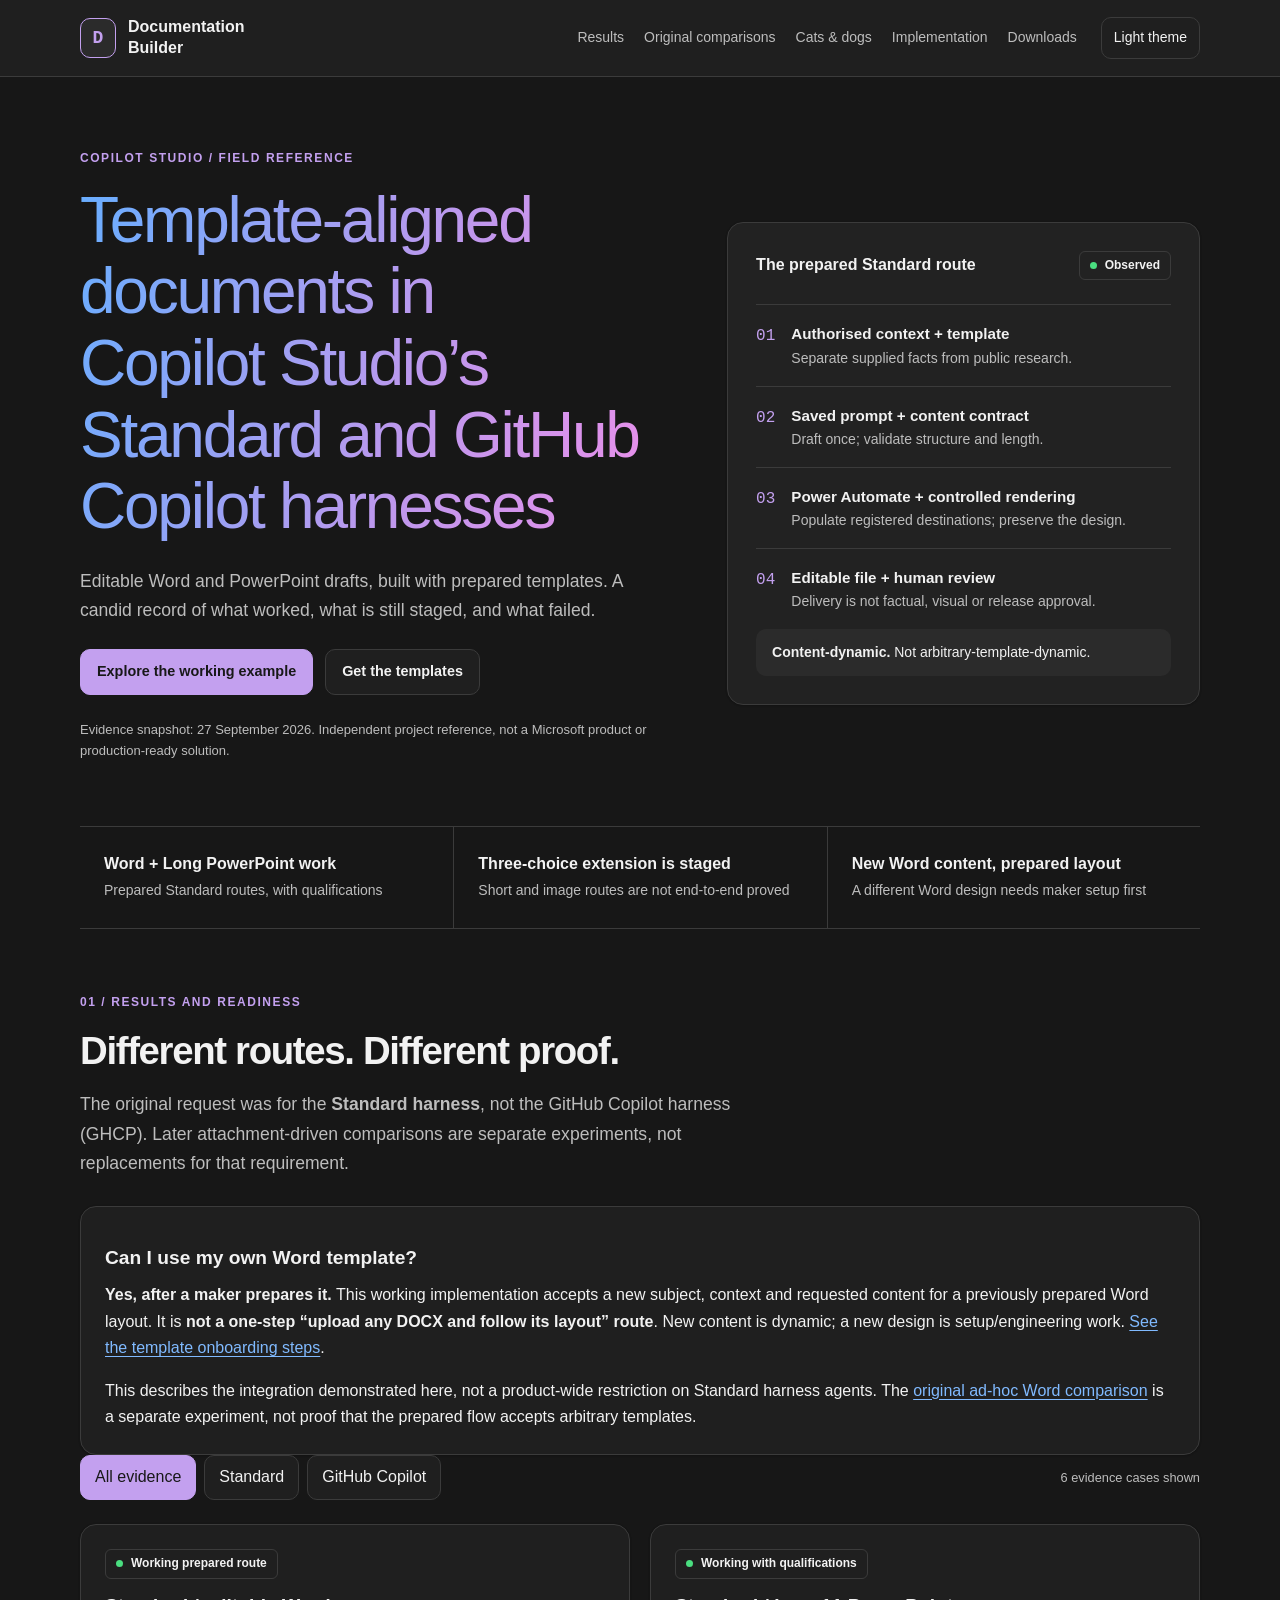
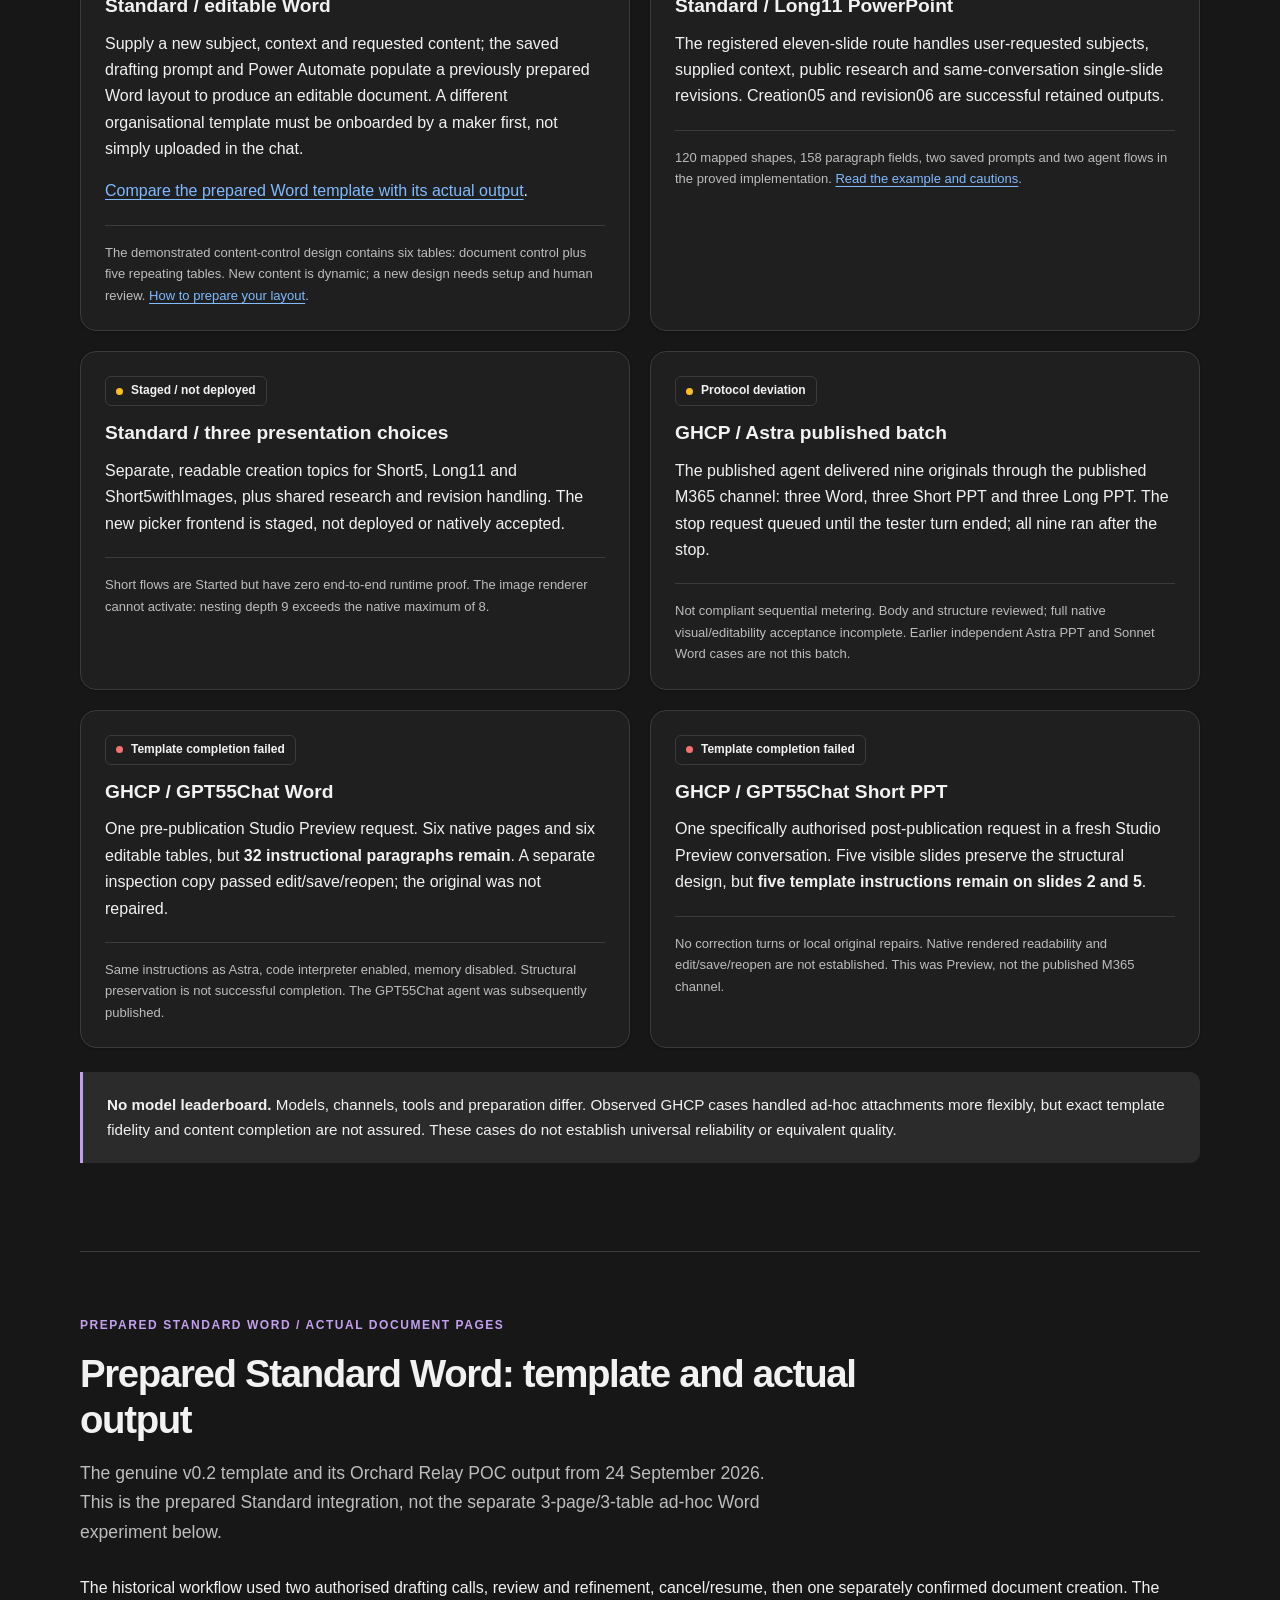
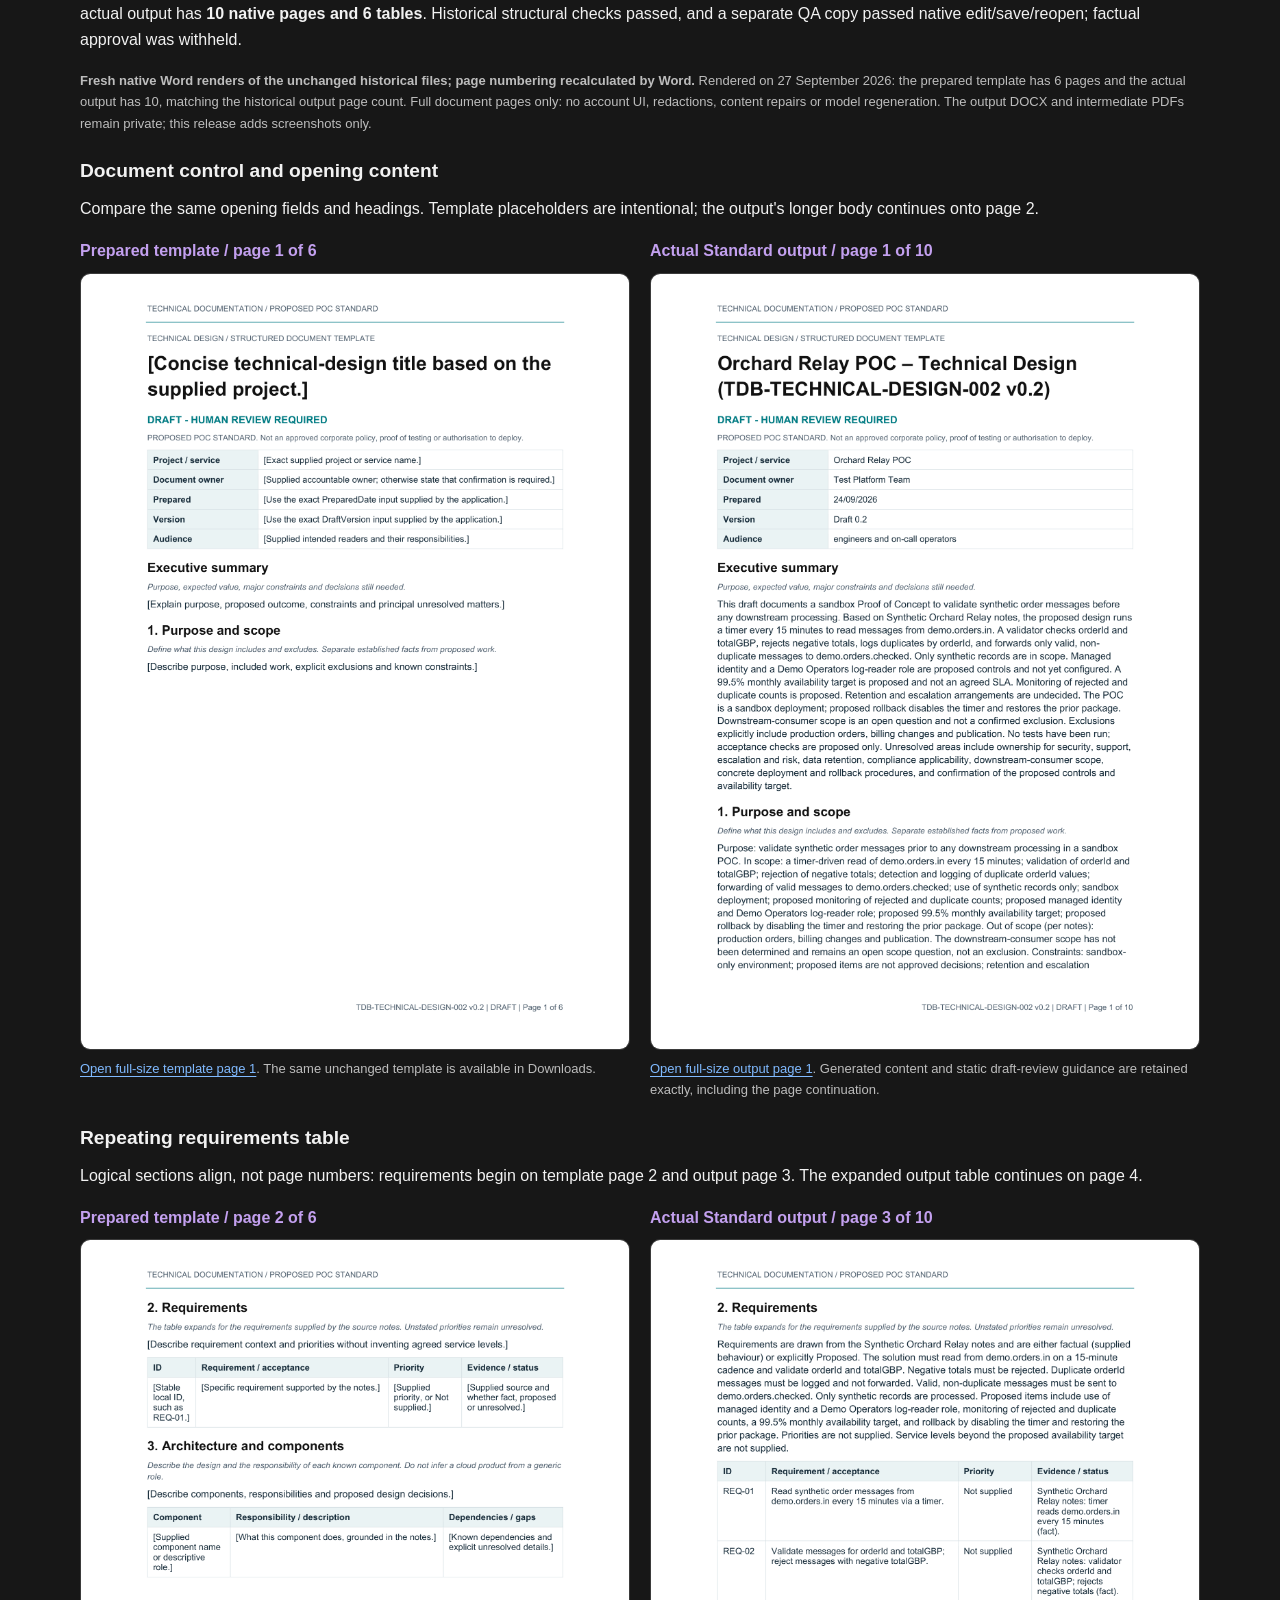
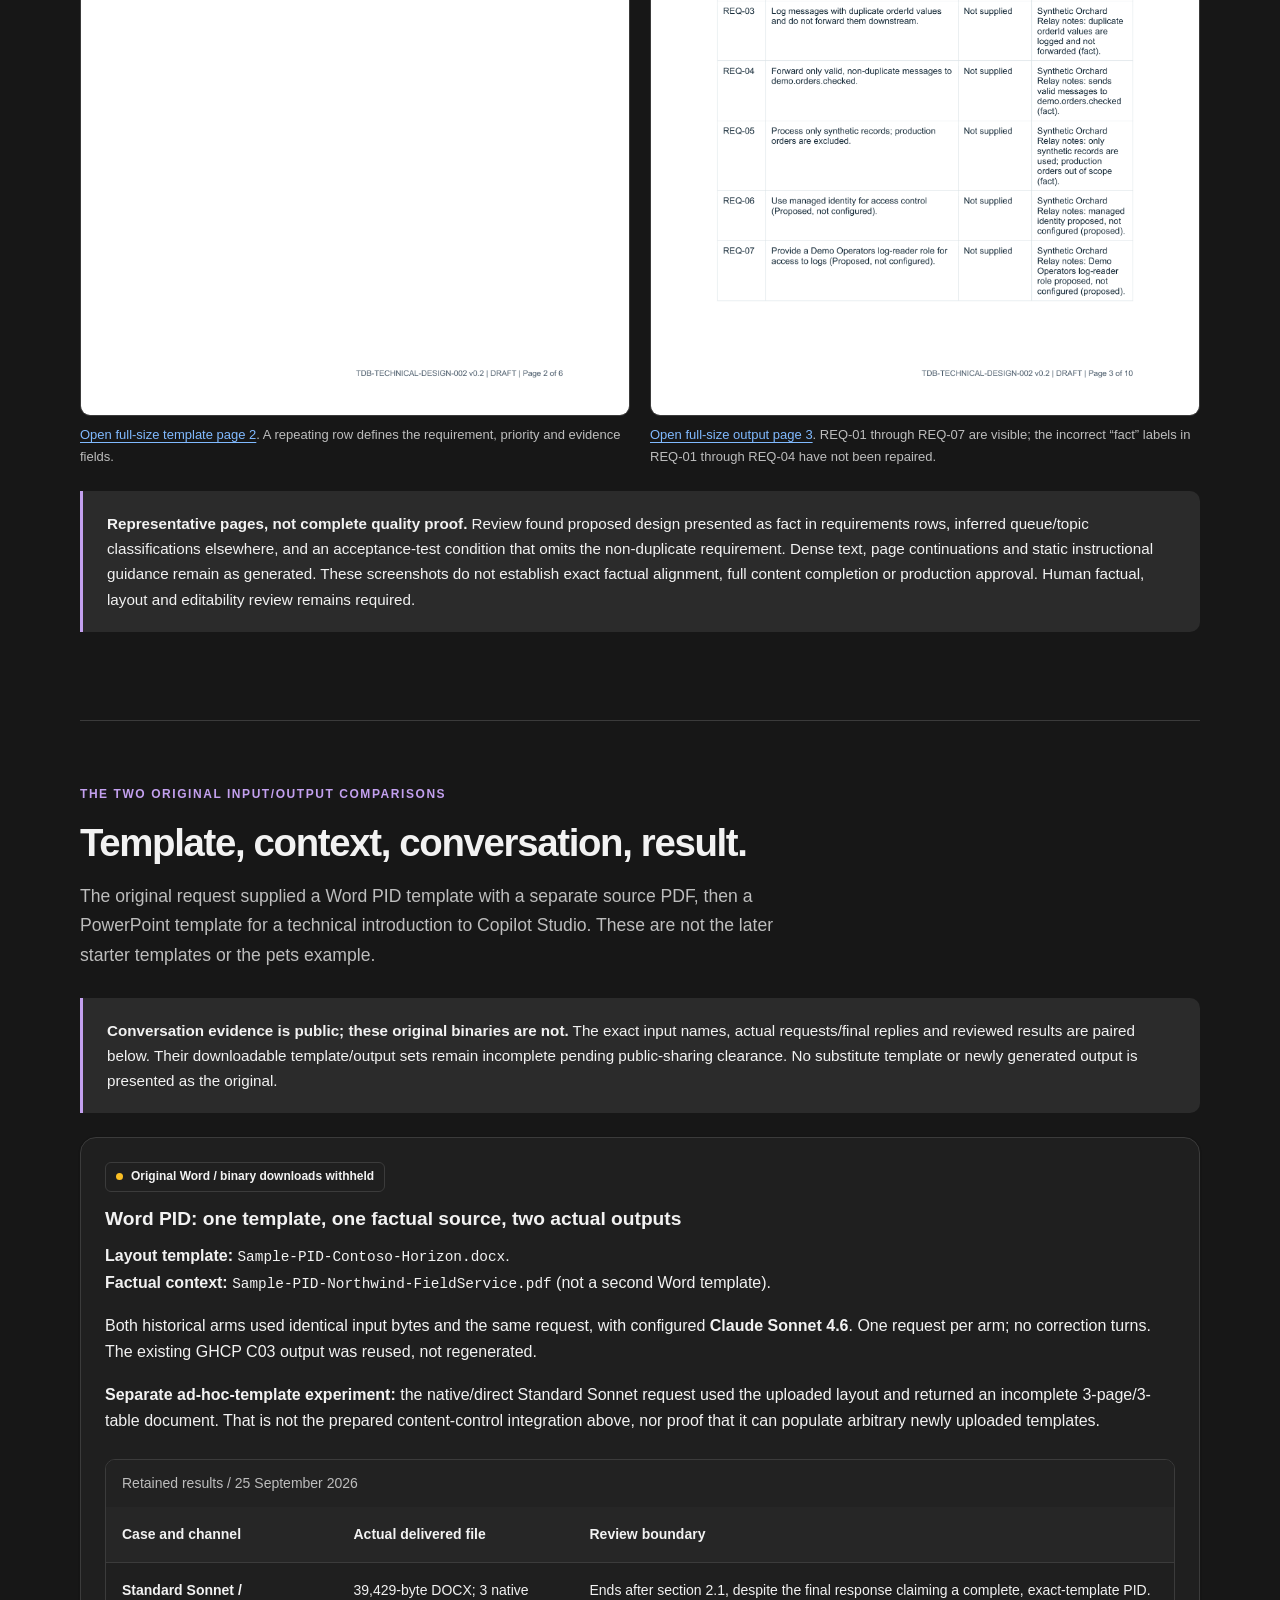
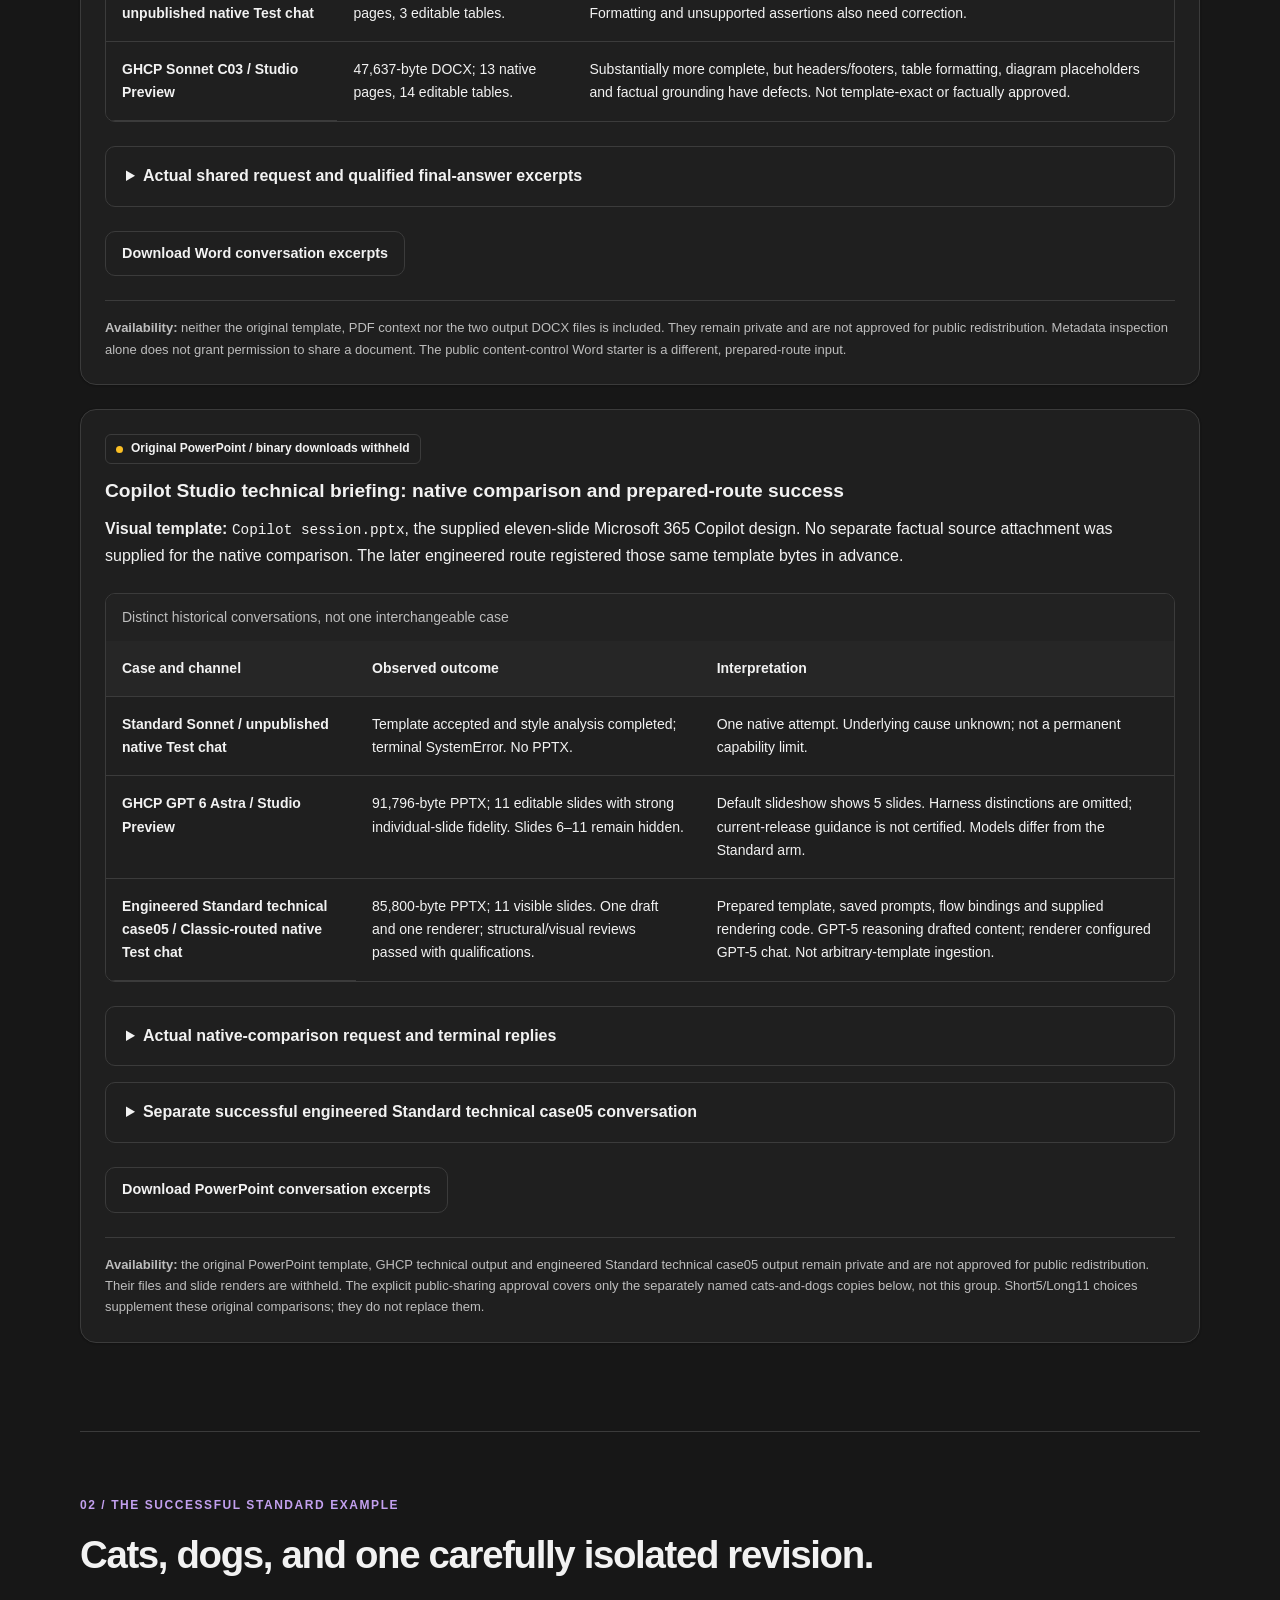
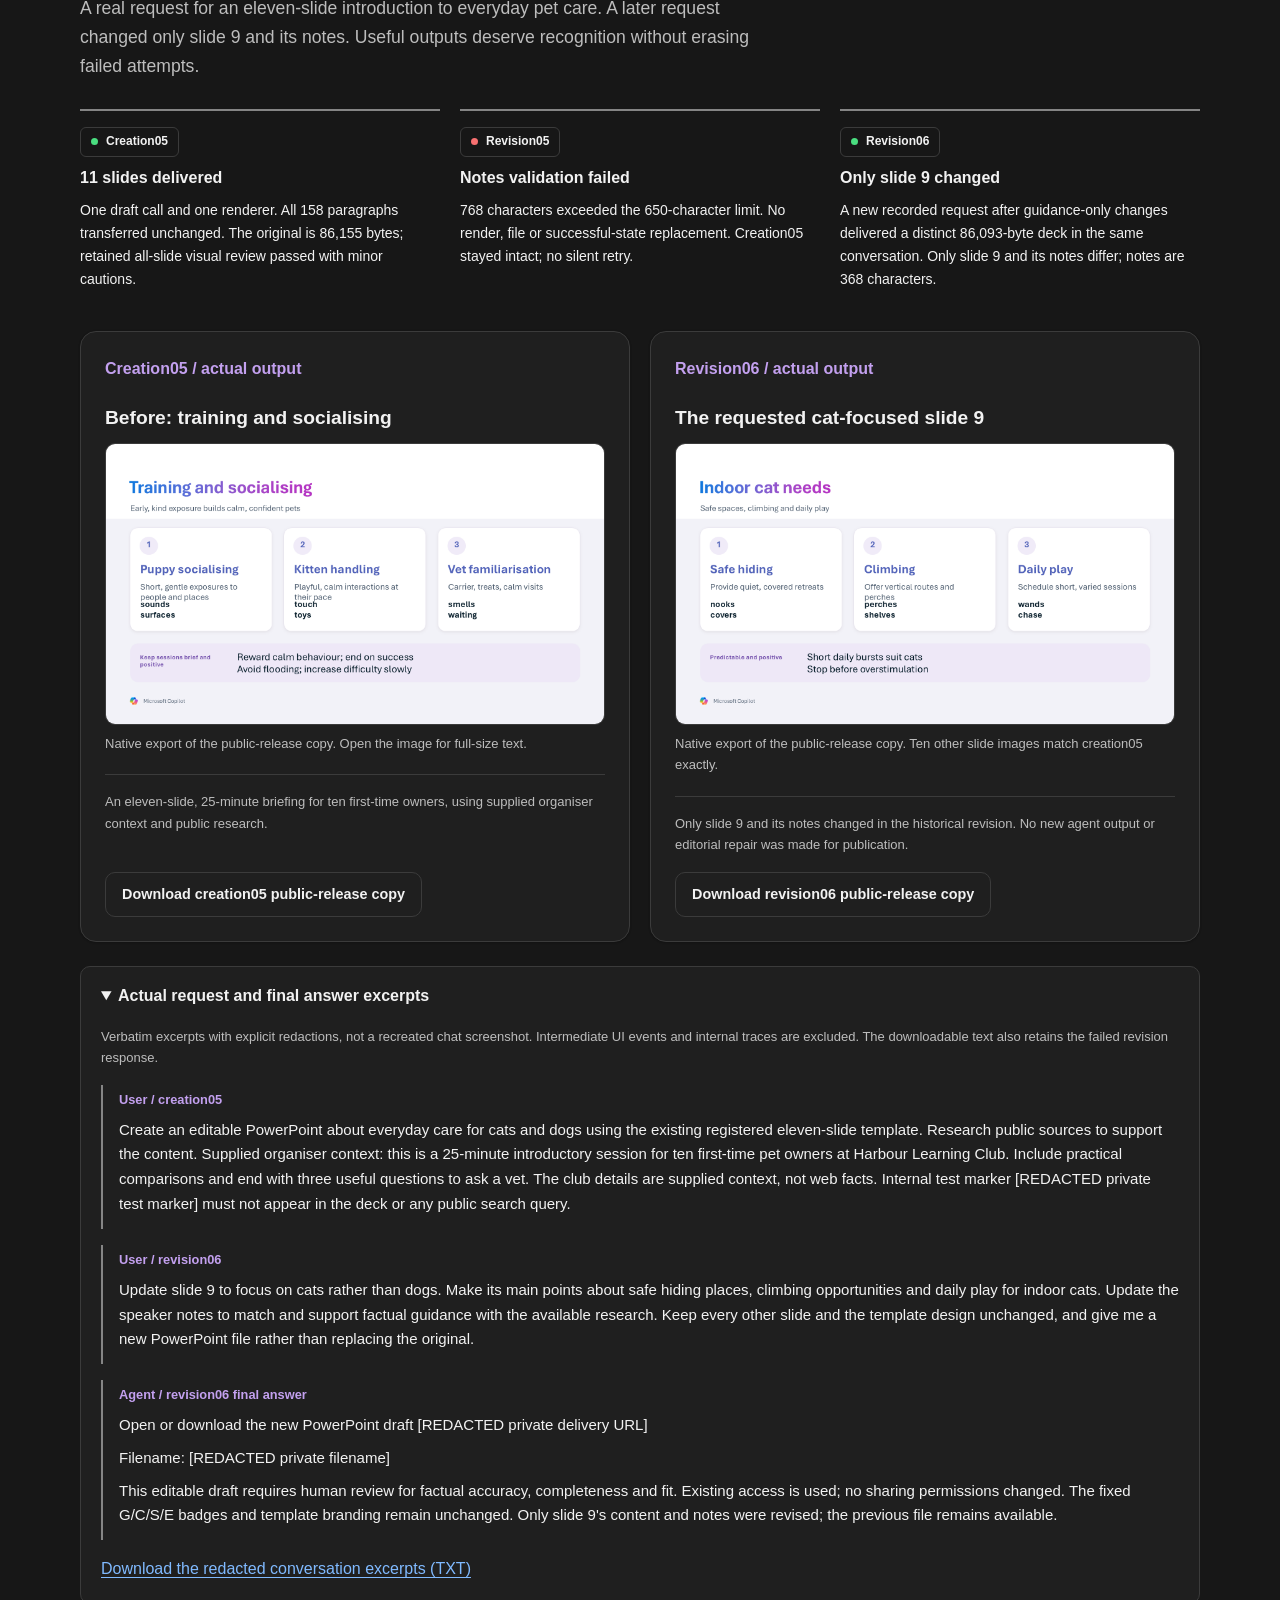
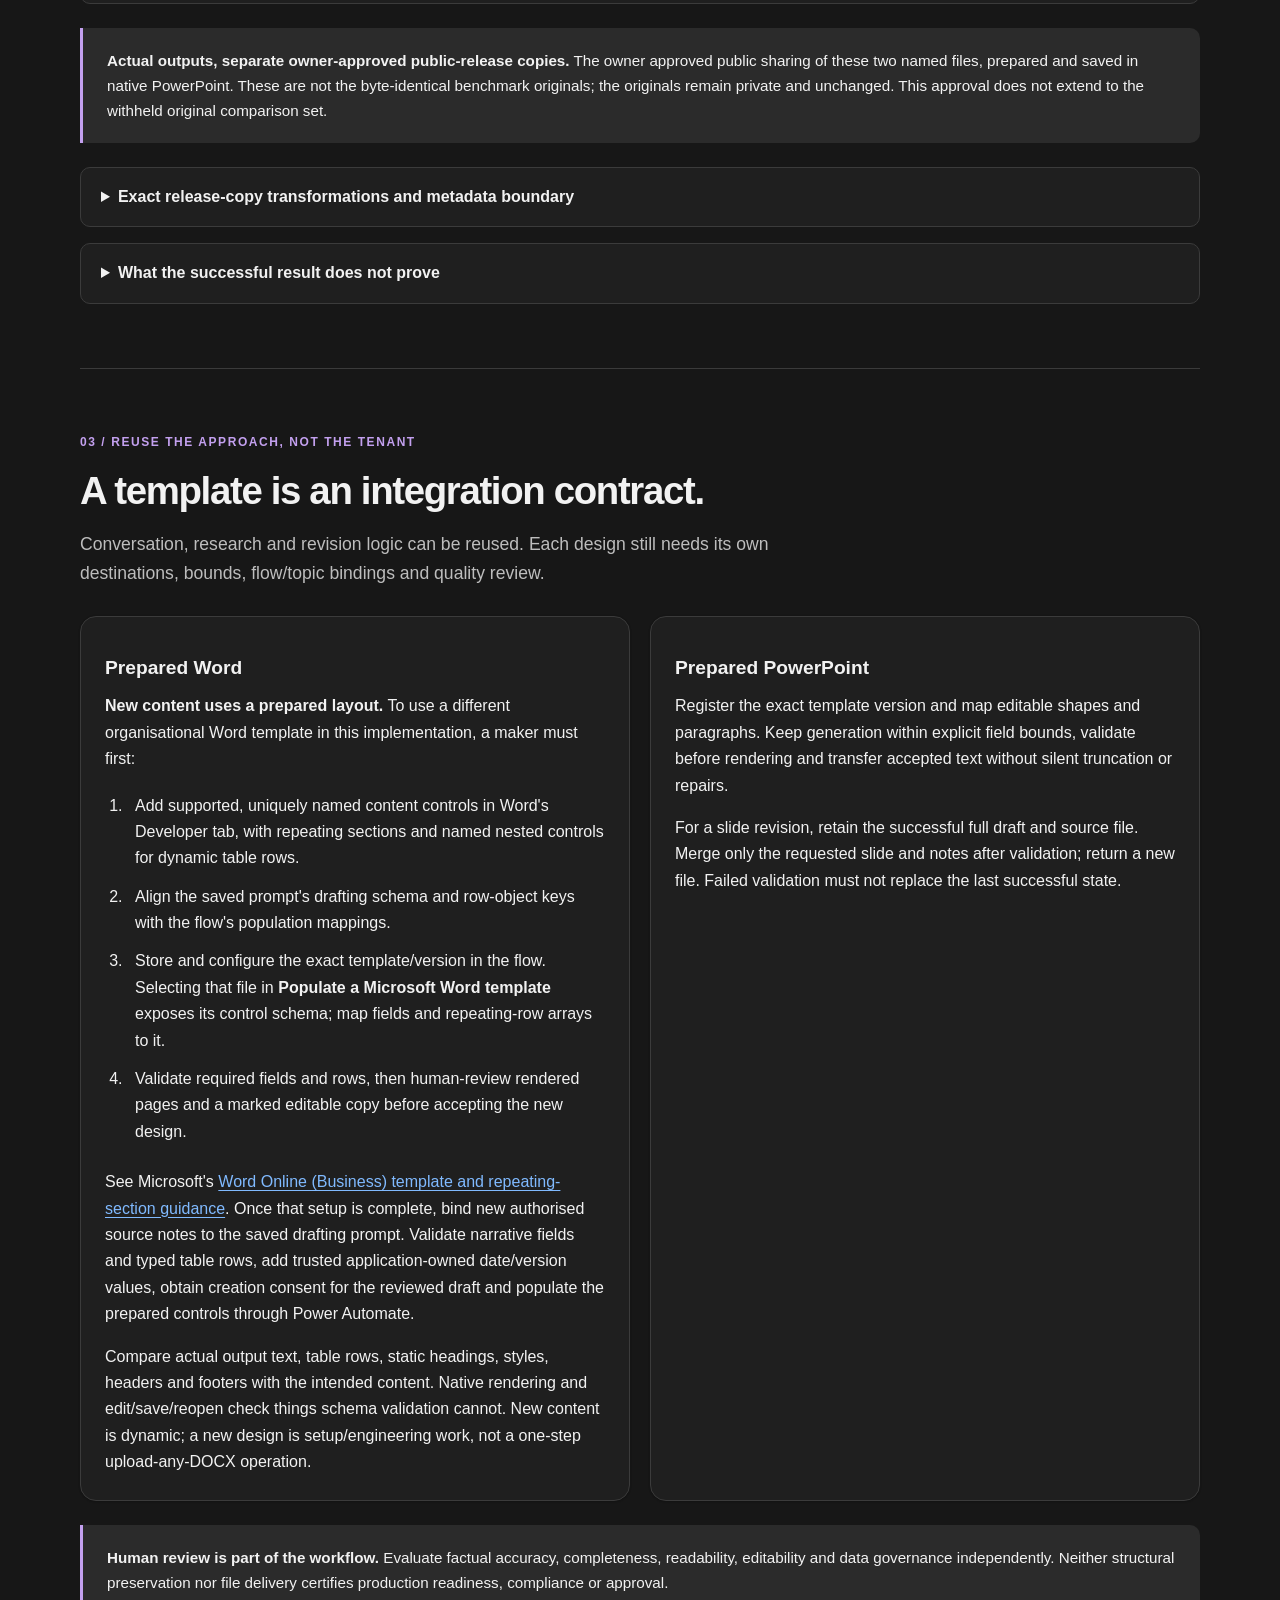
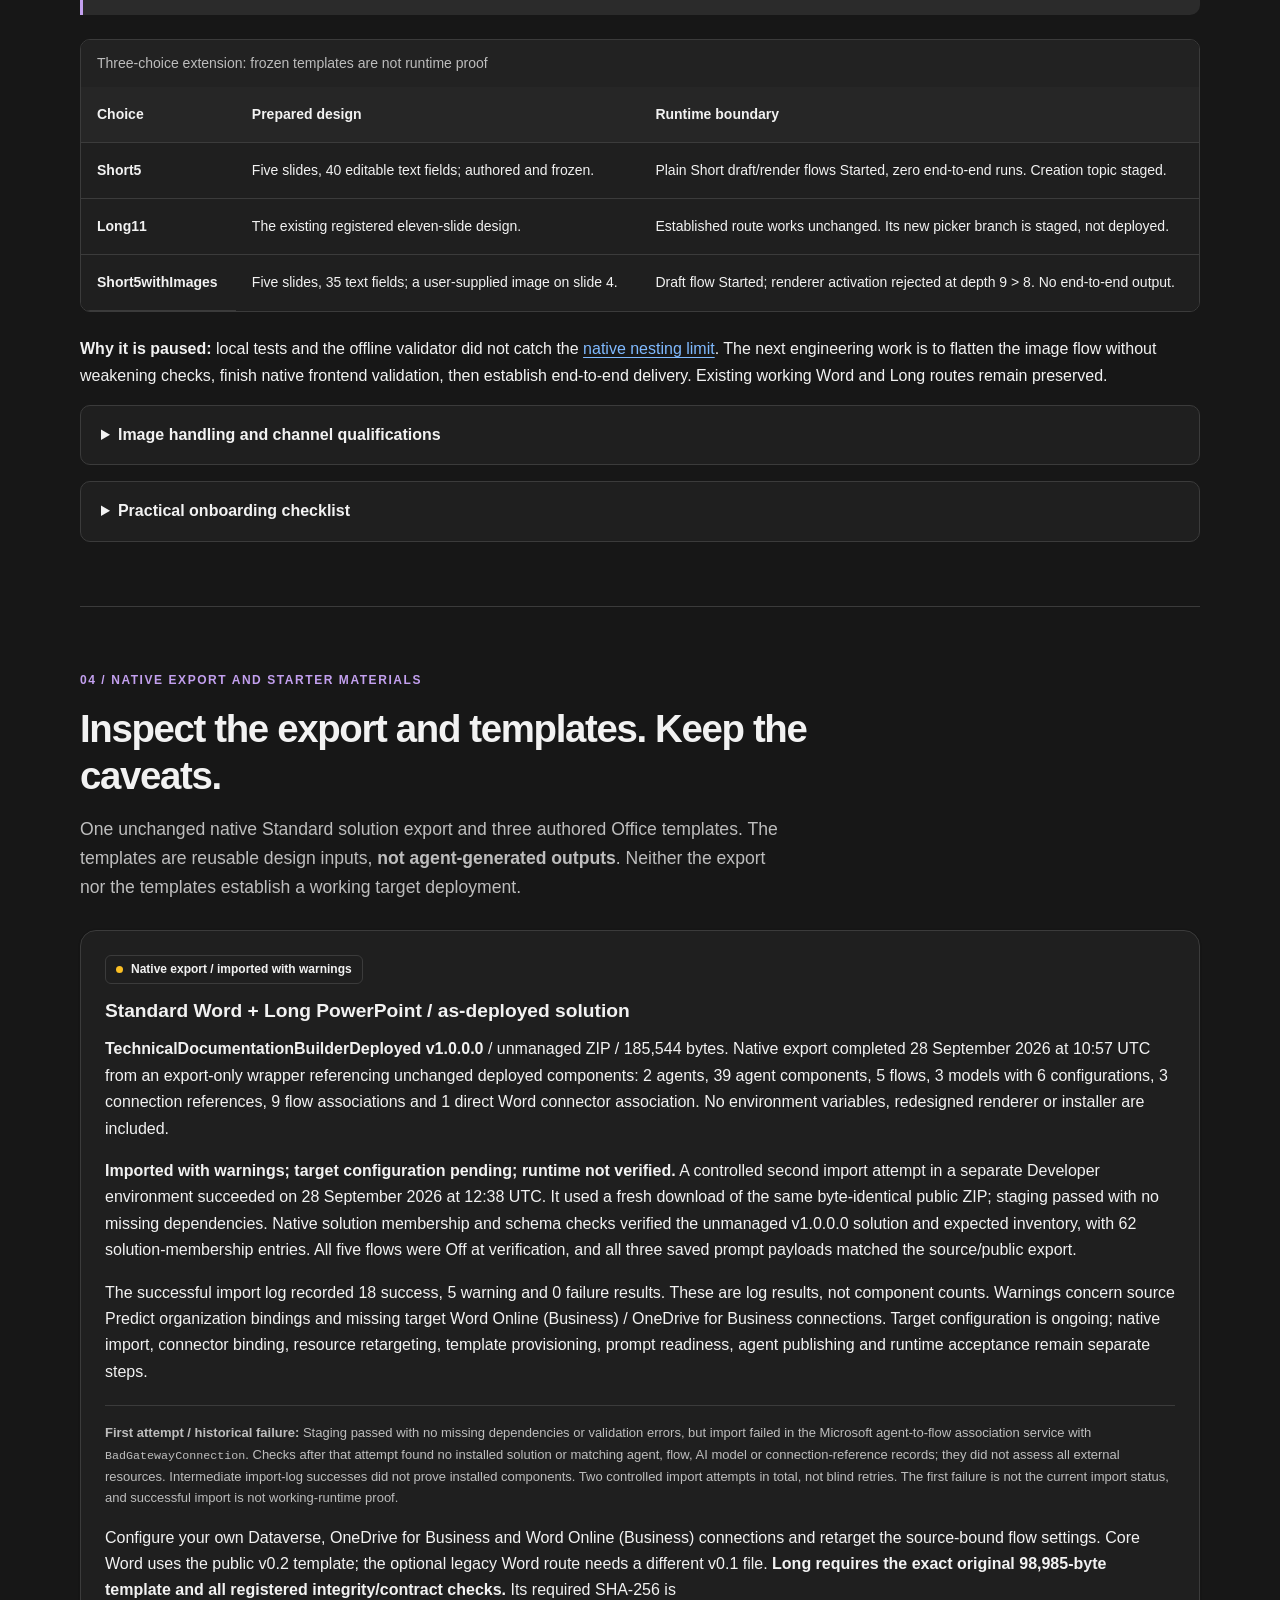
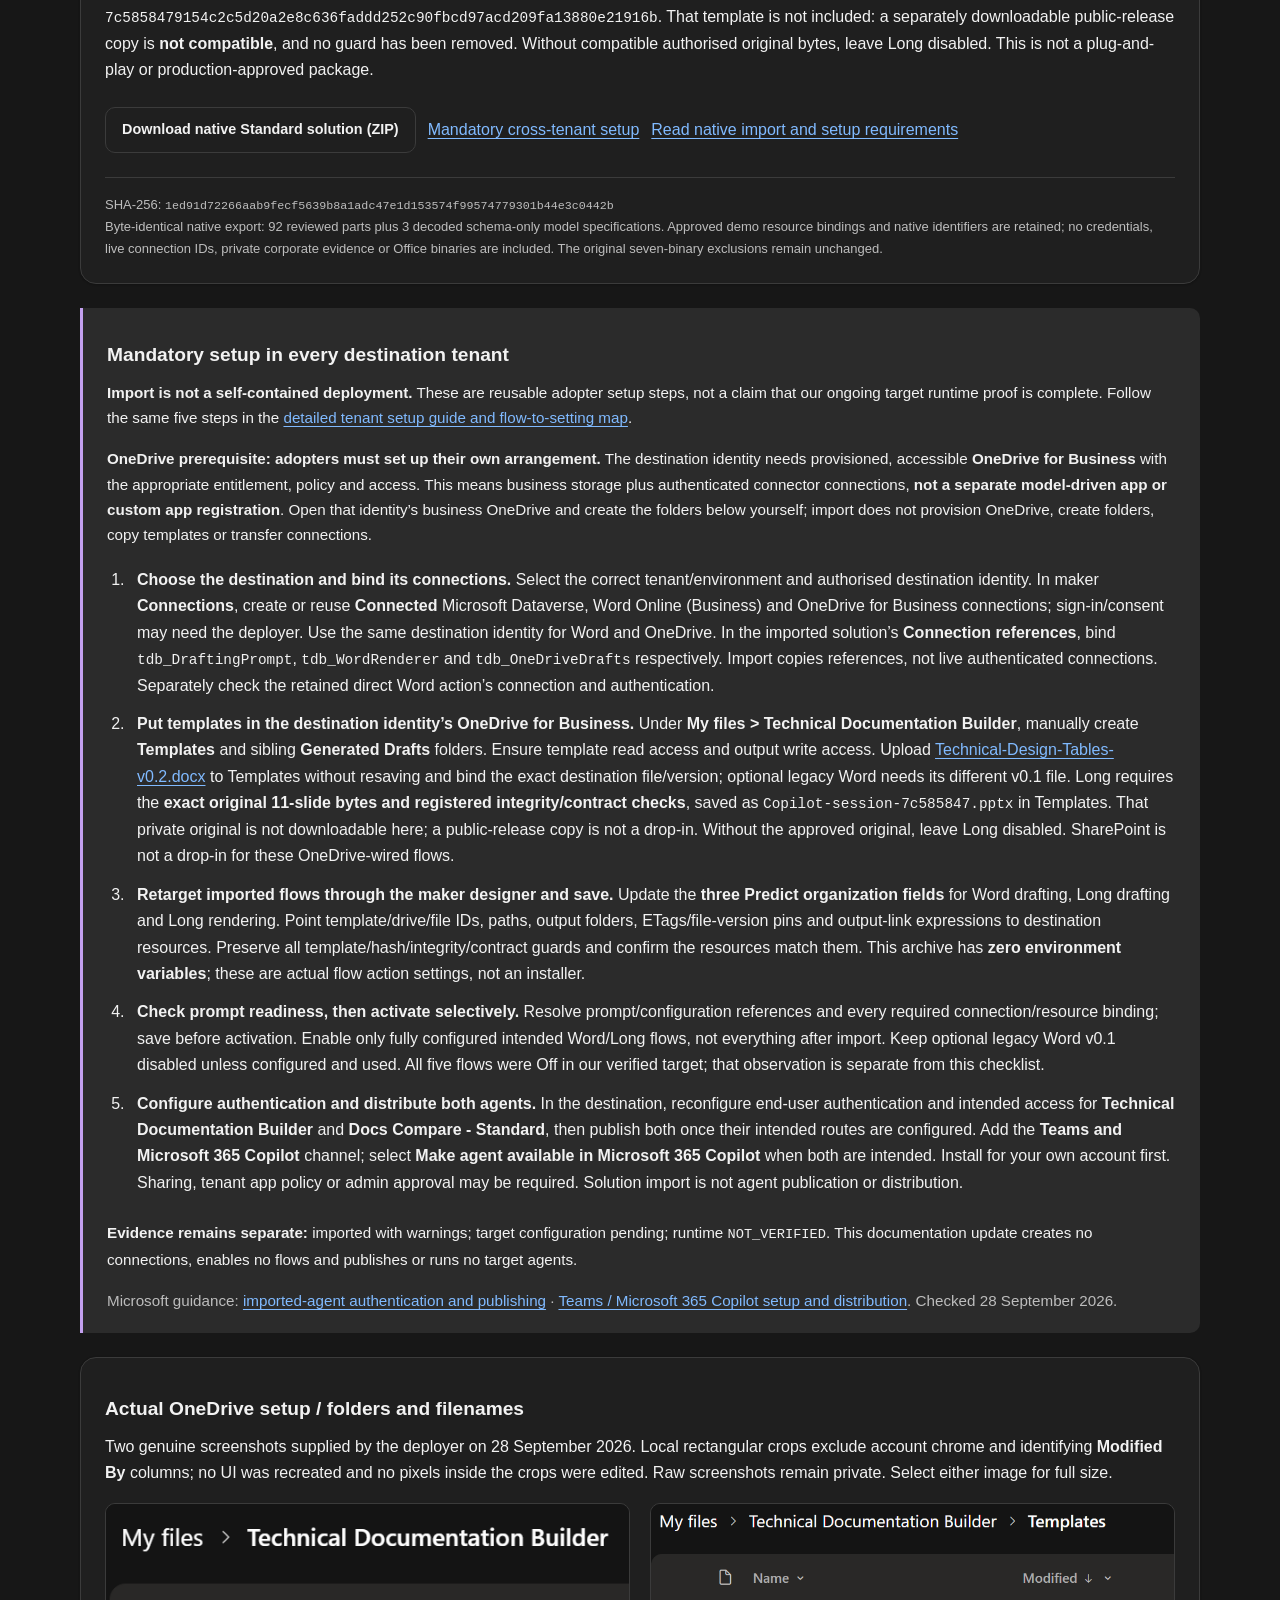
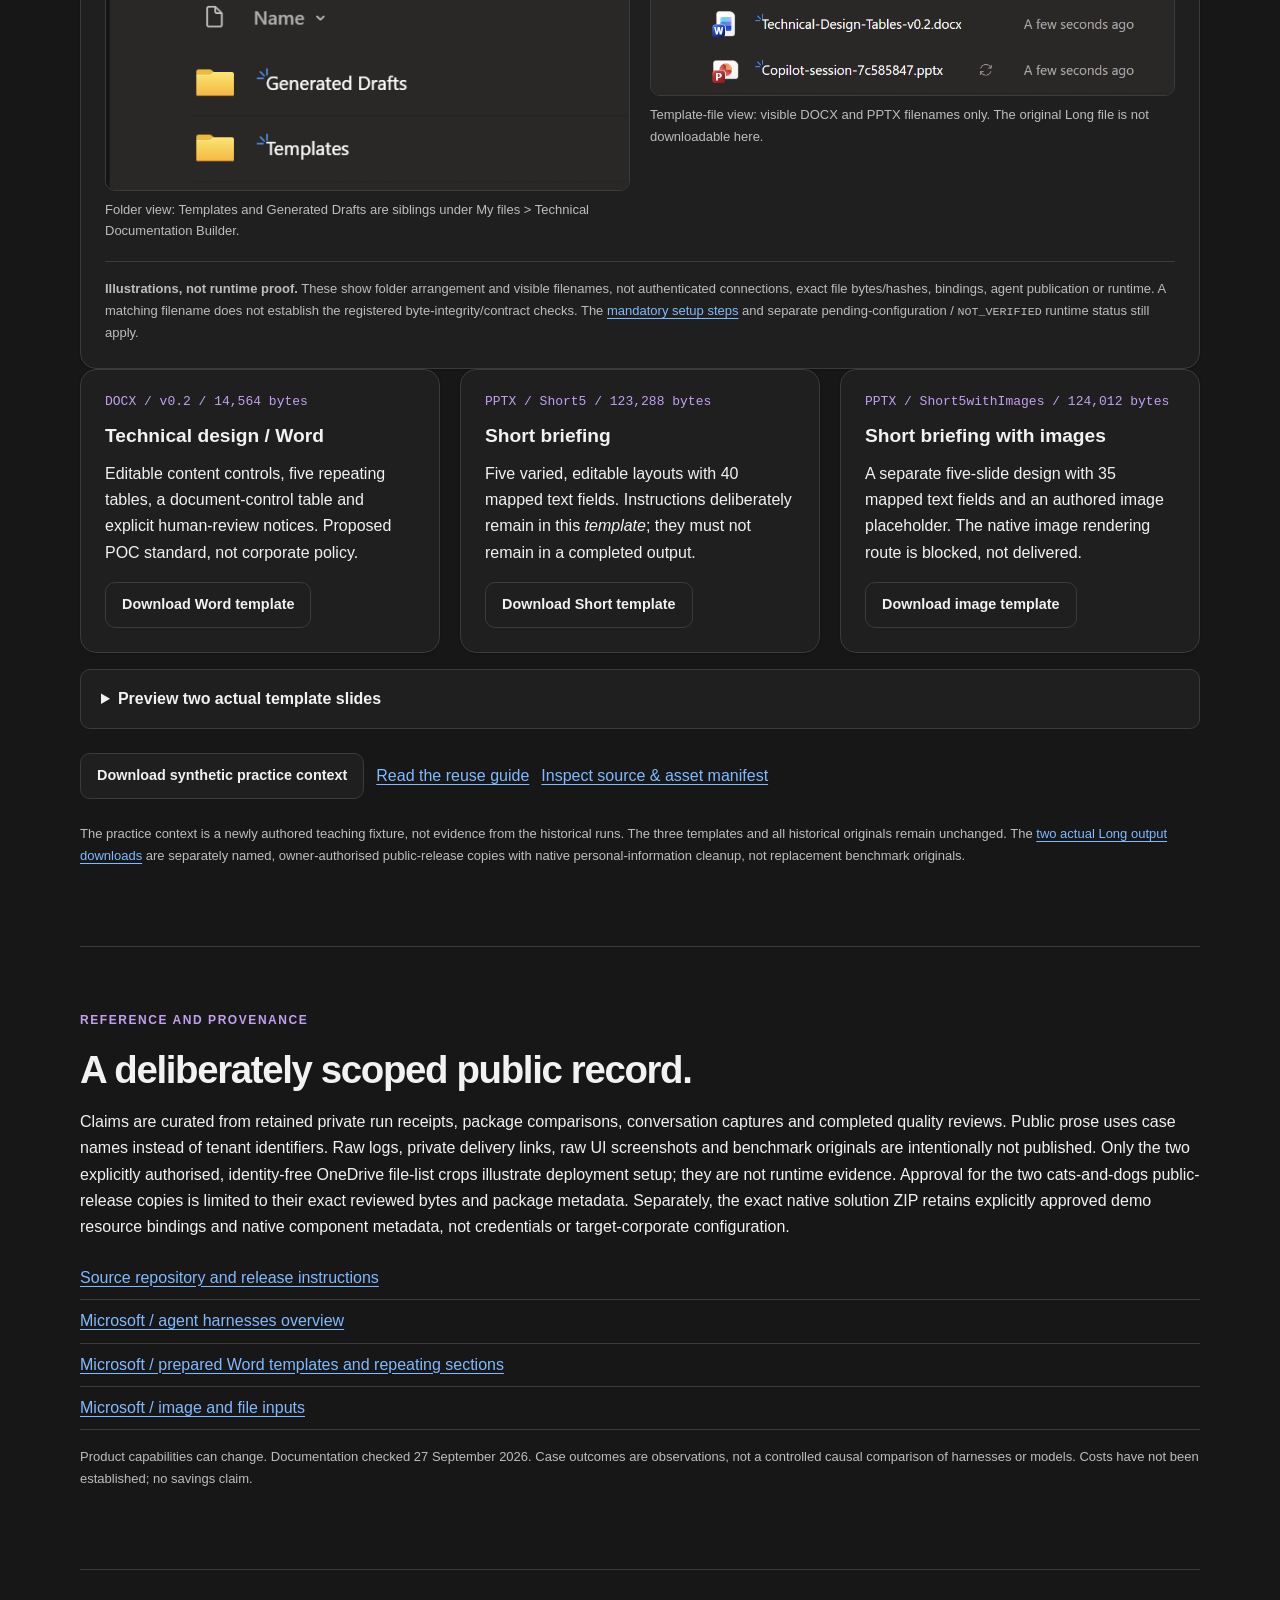
==== docs/index.html @ 41730adb "Keep public guidance focused on template compatibility Co-authored-by: Copilot App <223556219+Copilo" ====
<!doctype html>
<html lang="en" data-theme="dark">
<head>
  <meta charset="utf-8">
  <meta name="viewport" content="width=device-width, initial-scale=1">
  <meta name="description" content="An evidence-led reference for template-aligned Word and PowerPoint drafting in Copilot Studio. Working routes, staged extensions, observed failures and reusable templates.">
  <meta name="referrer" content="no-referrer">
  <title>Standard and GitHub Copilot harnesses | Copilot Studio</title>
  <script>
    (() => {
      const param = new URLSearchParams(window.location.search).get("scoutTheme");
      const theme =
        param || (window.matchMedia("(prefers-color-scheme: dark)").matches ? "dark" : "light");
      document.documentElement.setAttribute("data-theme", theme);
    })();
  </script>
  <script>
    (() => {
      const explicit = new URLSearchParams(window.location.search).get("scoutTheme");
      document.documentElement.setAttribute("data-theme", explicit === "light" ? "light" : "dark");
    })();
  </script>
  <style>
    :root {
      color-scheme: light;
      --cp-bg: #f7f4ef;
      --cp-bg-elevated: #fcfbf8;
      --cp-surface: #ffffff;
      --cp-surface-soft: #f5f5f5;
      --cp-border: #dedede;
      --cp-border-strong: #919191;
      --cp-text: #242424;
      --cp-text-muted: #5c5c5c;
      --cp-text-soft: #6f6f6f;
      --cp-accent: #b11f4b;
      --cp-accent-hover: #9a1a41;
      --cp-accent-soft: rgba(177, 31, 75, 0.08);
      --cp-accent-fg: #ffffff;
      --cp-success: #16a34a;
      --cp-danger: #dc2626;
      --cp-warning: #f59e0b;
      --cp-link: #0078d4;
      --cp-shadow: 0 18px 48px rgba(0, 0, 0, 0.12);
      --cp-overlay: rgba(255, 255, 255, 0.8);
      --cp-panel: rgba(255, 255, 255, 0.86);
      --cp-panel-strong: rgba(255, 255, 255, 0.96);
      --cp-sheen: rgba(255, 255, 255, 0.55);
      --cp-highlight: rgba(177, 31, 75, 0.12);
    }
    html[data-theme="dark"] {
      color-scheme: dark;
      --cp-bg: #3d3b3a;
      --cp-bg-elevated: #343231;
      --cp-surface: #292929;
      --cp-surface-soft: #2e2e2e;
      --cp-border: #474747;
      --cp-border-strong: #5f5f5f;
      --cp-text: #dedede;
      --cp-text-muted: #919191;
      --cp-text-soft: #b0b0b0;
      --cp-accent: #fd8ea1;
      --cp-accent-hover: #fb7b91;
      --cp-accent-soft: rgba(253, 142, 161, 0.14);
      --cp-accent-fg: #1a1a1a;
      --cp-success: #4ade80;
      --cp-danger: #f87171;
      --cp-warning: #fbbf24;
      --cp-link: #4da6ff;
      --cp-shadow: 0 18px 48px rgba(0, 0, 0, 0.32);
      --cp-overlay: rgba(41, 41, 41, 0.88);
      --cp-panel: rgba(41, 41, 41, 0.72);
      --cp-panel-strong: rgba(41, 41, 41, 0.96);
      --cp-sheen: rgba(255, 255, 255, 0.04);
      --cp-highlight: rgba(253, 142, 161, 0.12);
    }
    /* The requested Search Hub palette overrides the shared Clawpilot foundation. */
    :root {
      --cp-bg: #f2f2f8;
      --cp-bg-elevated: #f8f7fc;
      --cp-surface: #ffffff;
      --cp-surface-soft: #f2f2f8;
      --cp-border: #e3dfed;
      --cp-border-strong: #9285aa;
      --cp-text: #102631;
      --cp-text-muted: #52637a;
      --cp-text-soft: #667287;
      --cp-accent: #7653ae;
      --cp-accent-hover: #58378b;
      --cp-accent-soft: #eee8f7;
      --cp-accent-fg: #ffffff;
      --cp-link: #066bc7;
      --cp-success: #207346;
      --cp-danger: #b4233e;
      --cp-warning: #8c6208;
      --cp-chart-blue: #0877dd;
      --cp-chart-indigo: #5364ba;
      --cp-chart-purple: #7653ae;
      --cp-chart-violet: #9651bb;
      --cp-chart-magenta: #b535c3;
      --cp-chart-track: #e8e3f0;
      --cp-transparent: transparent;
      --cp-shadow: 0 0 2px rgba(0, 0, 0, 0.12), 0 1px 2px rgba(0, 0, 0, 0.14);
      --cp-highlight: rgba(118, 83, 174, 0.12);
    }
    html[data-theme="dark"] {
      --cp-bg: #171717;
      --cp-bg-elevated: #222222;
      --cp-surface: #1f1f1f;
      --cp-surface-soft: #262626;
      --cp-border: #3b3b3b;
      --cp-border-strong: #858585;
      --cp-text: #f2f2f2;
      --cp-text-muted: #bdbdbd;
      --cp-text-soft: #aaaaaa;
      --cp-accent: #c3a0ef;
      --cp-accent-hover: #debeff;
      --cp-accent-soft: #2b2b2b;
      --cp-accent-fg: #181818;
      --cp-link: #80baff;
      --cp-chart-blue: #69aeff;
      --cp-chart-indigo: #98a5ff;
      --cp-chart-purple: #bc98ed;
      --cp-chart-violet: #d097ee;
      --cp-chart-magenta: #ed8fea;
      --cp-chart-track: #3b3b3b;
      --cp-shadow: 0 0 2px rgba(0, 0, 0, 0.12), 0 1px 2px rgba(0, 0, 0, 0.14);
      --cp-overlay: rgba(31, 31, 31, 0.88);
      --cp-panel: rgba(31, 31, 31, 0.72);
      --cp-panel-strong: rgba(31, 31, 31, 0.96);
      --cp-highlight: rgba(195, 160, 239, 0.12);
    }
  </style>
  <link rel="stylesheet" href="assets/site.css">
  <script src="assets/site.js" defer></script>
</head>
<body>
  <a class="skip" href="#main">Skip to content</a>
  <header class="masthead">
    <div class="wrap nav-row">
      <a class="brand" href="#overview"><span class="brand-mark" aria-hidden="true">D</span>Documentation<br>Builder</a>
      <nav aria-label="Main navigation">
        <a href="#results">Results</a><a href="#original-comparisons">Original comparisons</a><a href="#cats-and-dogs">Cats &amp; dogs</a><a href="#implementation">Implementation</a><a href="#downloads">Downloads</a>
      </nav>
      <button class="quiet-button" id="theme-toggle" type="button" hidden>Dark theme</button>
    </div>
  </header>
  <main id="main" class="wrap">
    <section id="overview" class="hero" aria-labelledby="hero-title">
      <div>
        <p class="eyebrow">Copilot Studio / field reference</p>
        <h1 id="hero-title">Template-aligned documents in<br> <span>Copilot Studio&#8217;s Standard and GitHub Copilot harnesses</span></h1>
        <p class="lede">Editable Word and PowerPoint drafts, built with prepared templates. A candid record of what worked, what is still staged, and what failed.</p>
        <div class="actions">
          <a class="button primary" href="#cats-and-dogs">Explore the working example</a>
          <a class="button" href="#downloads">Get the templates</a>
        </div>
        <p class="meta">Evidence snapshot: 27 September 2026. Independent project reference, not a Microsoft product or production-ready solution.</p>
      </div>
      <aside class="card pipeline" aria-label="Proved Standard route at a glance">
        <header><strong>The prepared Standard route</strong><span class="badge proved">Observed</span></header>
        <div class="step"><span class="number">01</span><div><strong>Authorised context + template</strong><p>Separate supplied facts from public research.</p></div></div>
        <div class="step"><span class="number">02</span><div><strong>Saved prompt + content contract</strong><p>Draft once; validate structure and length.</p></div></div>
        <div class="step"><span class="number">03</span><div><strong>Power Automate + controlled rendering</strong><p>Populate registered destinations; preserve the design.</p></div></div>
        <div class="step"><span class="number">04</span><div><strong>Editable file + human review</strong><p>Delivery is not factual, visual or release approval.</p></div></div>
        <footer><strong>Content-dynamic.</strong> Not arbitrary-template-dynamic.</footer>
      </aside>
    </section>
    <div class="ribbon" aria-label="Key boundaries">
      <div><strong>Word + Long PowerPoint work</strong><span>Prepared Standard routes, with qualifications</span></div>
      <div><strong>Three-choice extension is staged</strong><span>Short and image routes are not end-to-end proved</span></div>
      <div><strong>New Word content, prepared layout</strong><span>A different Word design needs maker setup first</span></div>
    </div>

    <section id="results" class="section" aria-labelledby="results-title">
      <div class="section-head">
        <p class="eyebrow">01 / Results and readiness</p>
        <h2 id="results-title">Different routes. Different proof.</h2>
        <p class="lede">The original request was for the <strong>Standard harness</strong>, not the GitHub Copilot harness (GHCP). Later attachment-driven comparisons are separate experiments, not replacements for that requirement.</p>
      </div>
      <div id="word-template-boundary" class="card" aria-labelledby="word-template-title">
        <h3 id="word-template-title">Can I use my own Word template?</h3>
        <p><strong>Yes, after a maker prepares it.</strong> This working implementation accepts a new subject, context and requested content for a previously prepared Word layout. It is <strong>not a one-step &ldquo;upload any DOCX and follow its layout&rdquo; route</strong>. New content is dynamic; a new design is setup/engineering work. <a href="#prepared-word">See the template onboarding steps</a>.</p>
        <p>This describes the integration demonstrated here, not a product-wide restriction on Standard harness agents. The <a href="#original-word">original ad-hoc Word comparison</a> is a separate experiment, not proof that the prepared flow accepts arbitrary templates.</p>
      </div>
      <div class="filter-bar" id="result-filters" hidden role="group" aria-label="Filter evidence cases">
        <button type="button" data-filter="all" aria-pressed="true">All evidence</button>
        <button type="button" data-filter="standard" aria-pressed="false">Standard</button>
        <button type="button" data-filter="ghcp" aria-pressed="false">GitHub Copilot</button>
        <output id="result-count" aria-live="polite">6 evidence cases shown</output>
      </div>
      <div class="grid">
        <article id="standard-word" class="card" data-category="standard">
          <span class="badge proved">Working prepared route</span>
          <h3>Standard / editable Word</h3>
          <p>Supply a new subject, context and requested content; the saved drafting prompt and Power Automate populate a previously prepared Word layout to produce an editable document. A different organisational template must be onboarded by a maker first, not simply uploaded in the chat.</p>
          <p><a href="#prepared-word-preview">Compare the prepared Word template with its actual output</a>.</p>
          <p class="meta">The demonstrated content-control design contains six tables: document control plus five repeating tables. New content is dynamic; a new design needs setup and human review. <a href="#prepared-word">How to prepare your layout</a>.</p>
        </article>
        <article class="card" data-category="standard">
          <span class="badge proved">Working with qualifications</span>
          <h3>Standard / Long11 PowerPoint</h3>
          <p>The registered eleven-slide route handles user-requested subjects, supplied context, public research and same-conversation single-slide revisions. Creation05 and revision06 are successful retained outputs.</p>
          <p class="meta">120 mapped shapes, 158 paragraph fields, two saved prompts and two agent flows in the proved implementation. <a href="#cats-and-dogs">Read the example and cautions</a>.</p>
        </article>
        <article class="card" data-category="standard">
          <span class="badge held">Staged / not deployed</span>
          <h3>Standard / three presentation choices</h3>
          <p>Separate, readable creation topics for Short5, Long11 and Short5withImages, plus shared research and revision handling. The new picker frontend is staged, not deployed or natively accepted.</p>
          <p class="meta">Short flows are Started but have zero end-to-end runtime proof. The image renderer cannot activate: nesting depth 9 exceeds the native maximum of 8.</p>
        </article>
        <article class="card" data-category="ghcp">
          <span class="badge held">Protocol deviation</span>
          <h3>GHCP / Astra published batch</h3>
          <p>The published agent delivered nine originals through the published M365 channel: three Word, three Short PPT and three Long PPT. The stop request queued until the tester turn ended; all nine ran after the stop.</p>
          <p class="meta">Not compliant sequential metering. Body and structure reviewed; full native visual/editability acceptance incomplete. Earlier independent Astra PPT and Sonnet Word cases are not this batch.</p>
        </article>
        <article class="card" data-category="ghcp">
          <span class="badge failed">Template completion failed</span>
          <h3>GHCP / GPT55Chat Word</h3>
          <p>One pre-publication Studio Preview request. Six native pages and six editable tables, but <strong>32 instructional paragraphs remain</strong>. A separate inspection copy passed edit/save/reopen; the original was not repaired.</p>
          <p class="meta">Same instructions as Astra, code interpreter enabled, memory disabled. Structural preservation is not successful completion. The GPT55Chat agent was subsequently published.</p>
        </article>
        <article class="card" data-category="ghcp">
          <span class="badge failed">Template completion failed</span>
          <h3>GHCP / GPT55Chat Short PPT</h3>
          <p>One specifically authorised post-publication request in a fresh Studio Preview conversation. Five visible slides preserve the structural design, but <strong>five template instructions remain on slides 2 and 5</strong>.</p>
          <p class="meta">No correction turns or local original repairs. Native rendered readability and edit/save/reopen are not established. This was Preview, not the published M365 channel.</p>
        </article>
      </div>
      <div class="notice"><p><strong>No model leaderboard.</strong> Models, channels, tools and preparation differ. Observed GHCP cases handled ad-hoc attachments more flexibly, but exact template fidelity and content completion are not assured. These cases do not establish universal reliability or equivalent quality.</p></div>
    </section>

    <section id="prepared-word-preview" class="section" aria-labelledby="prepared-word-preview-title">
      <div class="section-head">
        <p class="eyebrow">Prepared Standard Word / actual document pages</p>
        <h2 id="prepared-word-preview-title">Prepared Standard Word: template and actual output</h2>
        <p class="lede">The genuine v0.2 template and its Orchard Relay POC output from 24 September 2026. This is the prepared Standard integration, not the separate 3-page/3-table ad-hoc Word experiment below.</p>
      </div>
      <p>The historical workflow used two authorised drafting calls, review and refinement, cancel/resume, then one separately confirmed document creation. The actual output has <strong>10 native pages and 6 tables</strong>. Historical structural checks passed, and a separate QA copy passed native edit/save/reopen; factual approval was withheld.</p>
      <p class="meta"><strong>Fresh native Word renders of the unchanged historical files; page numbering recalculated by Word.</strong> Rendered on 27 September 2026: the prepared template has 6 pages and the actual output has 10, matching the historical output page count. Full document pages only: no account UI, redactions, content repairs or model regeneration. The output DOCX and intermediate PDFs remain private; this release adds screenshots only.</p>
      <div class="comparison">
        <h3>Document control and opening content</h3>
        <p>Compare the same opening fields and headings. Template placeholders are intentional; the output's longer body continues onto page 2.</p>
        <div class="grid">
          <figure>
            <h4>Prepared template / page 1 of 6</h4>
            <a href="assets/prepared-word-template-page-01.png"><img class="preview" src="assets/prepared-word-template-page-01.png" width="1600" height="2263" loading="lazy" alt="Prepared Word v0.2 template page 1: title and document-control placeholders, draft warning, executive summary and purpose headings."></a>
            <figcaption><a href="assets/prepared-word-template-page-01.png">Open full-size template page 1</a>. The same unchanged template is available in Downloads.</figcaption>
          </figure>
          <figure>
            <h4>Actual Standard output / page 1 of 10</h4>
            <a href="assets/prepared-word-output-page-01.png"><img class="preview" src="assets/prepared-word-output-page-01.png" width="1600" height="2263" loading="lazy" alt="Actual Orchard Relay output page 1: populated title, Test Platform Team document owner, draft date and version, executive summary and dense purpose text."></a>
            <figcaption><a href="assets/prepared-word-output-page-01.png">Open full-size output page 1</a>. Generated content and static draft-review guidance are retained exactly, including the page continuation.</figcaption>
          </figure>
        </div>
      </div>
      <div class="comparison">
        <h3>Repeating requirements table</h3>
        <p>Logical sections align, not page numbers: requirements begin on template page 2 and output page 3. The expanded output table continues on page 4.</p>
        <div class="grid">
          <figure>
            <h4>Prepared template / page 2 of 6</h4>
            <a href="assets/prepared-word-template-page-02.png"><img class="preview" src="assets/prepared-word-template-page-02.png" width="1600" height="2263" loading="lazy" alt="Prepared Word template page 2: requirements table with one placeholder row, followed by architecture and component placeholders."></a>
            <figcaption><a href="assets/prepared-word-template-page-02.png">Open full-size template page 2</a>. A repeating row defines the requirement, priority and evidence fields.</figcaption>
          </figure>
          <figure>
            <h4>Actual Standard output / page 3 of 10</h4>
            <a href="assets/prepared-word-output-page-03.png"><img class="preview" src="assets/prepared-word-output-page-03.png" width="1600" height="2263" loading="lazy" alt="Actual output page 3: requirements narrative and populated rows REQ-01 through REQ-07; the first four evidence cells incorrectly promote proposed design to fact."></a>
            <figcaption><a href="assets/prepared-word-output-page-03.png">Open full-size output page 3</a>. REQ-01 through REQ-07 are visible; the incorrect &ldquo;fact&rdquo; labels in REQ-01 through REQ-04 have not been repaired.</figcaption>
          </figure>
        </div>
      </div>
      <div class="notice"><p><strong>Representative pages, not complete quality proof.</strong> Review found proposed design presented as fact in requirements rows, inferred queue/topic classifications elsewhere, and an acceptance-test condition that omits the non-duplicate requirement. Dense text, page continuations and static instructional guidance remain as generated. These screenshots do not establish exact factual alignment, full content completion or production approval. Human factual, layout and editability review remains required.</p></div>
    </section>

    <section id="original-comparisons" class="section" aria-labelledby="original-title">
      <div class="section-head"><p class="eyebrow">The two original input/output comparisons</p><h2 id="original-title">Template, context, conversation, result.</h2><p class="lede">The original request supplied a Word PID template with a separate source PDF, then a PowerPoint template for a technical introduction to Copilot Studio. These are not the later starter templates or the pets example.</p></div>
      <div class="notice"><p><strong>Conversation evidence is public; these original binaries are not.</strong> The exact input names, actual requests/final replies and reviewed results are paired below. Their downloadable template/output sets remain incomplete pending public-sharing clearance. No substitute template or newly generated output is presented as the original.</p></div>
      <article id="original-word" class="card">
        <span class="badge held">Original Word / binary downloads withheld</span>
        <h3>Word PID: one template, one factual source, two actual outputs</h3>
        <p><strong>Layout template:</strong> <code>Sample-PID-Contoso-Horizon.docx</code>.<br><strong>Factual context:</strong> <code>Sample-PID-Northwind-FieldService.pdf</code> (not a second Word template).</p>
        <p>Both historical arms used identical input bytes and the same request, with configured <strong>Claude Sonnet 4.6</strong>. One request per arm; no correction turns. The existing GHCP C03 output was reused, not regenerated.</p>
        <p><strong>Separate ad-hoc-template experiment:</strong> the native/direct Standard Sonnet request used the uploaded layout and returned an incomplete 3-page/3-table document. That is not the prepared content-control integration above, nor proof that it can populate arbitrary newly uploaded templates.</p>
        <div class="table-wrap" tabindex="0" role="region" aria-label="Original Word comparison results">
          <table><caption>Retained results / 25 September 2026</caption><thead><tr><th scope="col">Case and channel</th><th scope="col">Actual delivered file</th><th scope="col">Review boundary</th></tr></thead><tbody>
            <tr><th scope="row">Standard Sonnet / unpublished native Test chat</th><td>39,429-byte DOCX; 3 native pages, 3 editable tables.</td><td>Ends after section 2.1, despite the final response claiming a complete, exact-template PID. Formatting and unsupported assertions also need correction.</td></tr>
            <tr><th scope="row">GHCP Sonnet C03 / Studio Preview</th><td>47,637-byte DOCX; 13 native pages, 14 editable tables.</td><td>Substantially more complete, but headers/footers, table formatting, diagram placeholders and factual grounding have defects. Not template-exact or factually approved.</td></tr>
          </tbody></table>
        </div>
        <details><summary>Actual shared request and qualified final-answer excerpts</summary><div class="detail-body">
          <blockquote class="quote"><strong>User / same request in both arms</strong><p>Create a Word Project Initiation Document for Northwind Field Service Modernisation. Use Sample-PID-Contoso-Horizon.docx as the template for layout, styles, structure and tables, and Sample-PID-Northwind-FieldService.pdf as the factual source. Replace the Contoso/Horizon example content with Northwind content; mark missing details as 'To be confirmed'. Return the new editable .docx as a downloadable file.</p></blockquote>
          <blockquote class="quote"><strong>Standard / final-answer claim, not an accepted verdict</strong><p>The .docx follows the Contoso/Horizon PID template structure exactly, with all Northwind content substituted throughout:</p></blockquote>
          <p class="meta">The inspected Standard file contradicts that claim: sections after 2.1 are missing.</p>
          <blockquote class="quote"><strong>GHCP C03 / final-answer excerpt</strong><p>PID-Northwind-FieldService-Modernisation.docx &mdash; attached and ready to edit.</p></blockquote>
          <p class="meta">Editable delivery was established; the response's exact-fidelity claims were not accepted by the independent file review.</p>
        </div></details>
        <div class="actions"><a class="button" href="downloads/original-word-conversations.txt" download>Download Word conversation excerpts</a></div>
        <p class="meta"><strong>Availability:</strong> neither the original template, PDF context nor the two output DOCX files is included. They remain private and are not approved for public redistribution. Metadata inspection alone does not grant permission to share a document. The public content-control Word starter is a different, prepared-route input.</p>
      </article>
      <article id="original-powerpoint" class="card comparison">
        <span class="badge held">Original PowerPoint / binary downloads withheld</span>
        <h3>Copilot Studio technical briefing: native comparison and prepared-route success</h3>
        <p><strong>Visual template:</strong> <code>Copilot session.pptx</code>, the supplied eleven-slide Microsoft 365 Copilot design. No separate factual source attachment was supplied for the native comparison. The later engineered route registered those same template bytes in advance.</p>
        <div class="table-wrap" tabindex="0" role="region" aria-label="Original PowerPoint comparison results">
          <table><caption>Distinct historical conversations, not one interchangeable case</caption><thead><tr><th scope="col">Case and channel</th><th scope="col">Observed outcome</th><th scope="col">Interpretation</th></tr></thead><tbody>
            <tr><th scope="row">Standard Sonnet / unpublished native Test chat</th><td>Template accepted and style analysis completed; terminal SystemError. No PPTX.</td><td>One native attempt. Underlying cause unknown; not a permanent capability limit.</td></tr>
            <tr><th scope="row">GHCP GPT 6 Astra / Studio Preview</th><td>91,796-byte PPTX; 11 editable slides with strong individual-slide fidelity. Slides 6&ndash;11 remain hidden.</td><td>Default slideshow shows 5 slides. Harness distinctions are omitted; current-release guidance is not certified. Models differ from the Standard arm.</td></tr>
            <tr><th scope="row">Engineered Standard technical case05 / Classic-routed native Test chat</th><td>85,800-byte PPTX; 11 visible slides. One draft and one renderer; structural/visual reviews passed with qualifications.</td><td>Prepared template, saved prompts, flow bindings and supplied rendering code. GPT-5 reasoning drafted content; renderer configured GPT-5 chat. Not arbitrary-template ingestion.</td></tr>
          </tbody></table>
        </div>
        <details><summary>Actual native-comparison request and terminal replies</summary><div class="detail-body">
          <blockquote class="quote"><strong>User / shared request excerpt</strong><p>Create a new editable 11-slide PowerPoint presentation introducing Microsoft Copilot Studio to a technical audience. Use the attached Copilot session.pptx as the visual template: preserve its theme, slide size, fonts, colours, branding, layout patterns and editable shapes.</p></blockquote>
          <p class="meta">The complete request in the transcript asks for agents, orchestration, instructions, knowledge, tools/flows, testing, governance, deployment, costs and document generation. Wording matched; line-ending serialization differed.</p>
          <blockquote class="quote"><strong>Standard Sonnet / terminal error excerpt</strong><p>Sorry, something went wrong. Error code: SystemError. Conversation ID: [REDACTED conversation identifier]. Time (UTC): 9/25/2026 7:40:02 PM.</p></blockquote>
          <blockquote class="quote"><strong>GHCP Astra / final reply</strong><p>Created the editable 11-slide presentation, preserving the template&rsquo;s theme, branding and varied layouts. Availability-dependent features are flagged, and the original is unchanged.</p></blockquote>
        </div></details>
        <details><summary>Separate successful engineered Standard technical case05 conversation</summary><div class="detail-body">
          <blockquote class="quote"><strong>User / prepared-route request excerpt</strong><p>Create a new editable 11-slide PowerPoint presentation introducing Microsoft Copilot Studio to a technical audience. Use the registered Copilot session.pptx as the visual template: preserve its theme, slide size, fonts, colours, branding, layout patterns and editable shapes.</p></blockquote>
          <blockquote class="quote"><strong>Standard technical case05 / actual final reply</strong><p>Open or download the PowerPoint draft [REDACTED private delivery URL]</p><p>Filename: [REDACTED private generated filename]</p><p>This editable presentation is a draft and requires human review for accuracy, completeness and layout. The link uses existing access; no sharing permissions were changed. It was created from the registered Copilot session.pptx template, not arbitrary newly attached PPTX binaries.</p></blockquote>
          <p class="meta">This technical case05 is <strong>not cats-and-dogs creation05</strong>. A separate QA copy passed native content-edit/save/reopen; the original was not repaired. The saved GPT55Chat router selector does not establish generative orchestration or every tool's runtime model.</p>
        </div></details>
        <div class="actions"><a class="button" href="downloads/original-powerpoint-conversations.txt" download>Download PowerPoint conversation excerpts</a></div>
        <p class="meta"><strong>Availability:</strong> the original PowerPoint template, GHCP technical output and engineered Standard technical case05 output remain private and are not approved for public redistribution. Their files and slide renders are withheld. The explicit public-sharing approval covers only the separately named cats-and-dogs copies below, not this group. Short5/Long11 choices supplement these original comparisons; they do not replace them.</p>
      </article>
    </section>

    <section id="cats-and-dogs" class="section" aria-labelledby="cats-title">
      <div class="section-head">
        <p class="eyebrow">02 / The successful Standard example</p>
        <h2 id="cats-title">Cats, dogs, and one carefully isolated revision.</h2>
        <p class="lede">A real request for an eleven-slide introduction to everyday pet care. A later request changed only slide 9 and its notes. Useful outputs deserve recognition without erasing failed attempts.</p>
      </div>
      <div class="timeline">
        <article><span class="badge proved">Creation05</span><strong>11 slides delivered</strong><p>One draft call and one renderer. All 158 paragraphs transferred unchanged. The original is 86,155 bytes; retained all-slide visual review passed with minor cautions.</p></article>
        <article><span class="badge failed">Revision05</span><strong>Notes validation failed</strong><p>768 characters exceeded the 650-character limit. No render, file or successful-state replacement. Creation05 stayed intact; no silent retry.</p></article>
        <article><span class="badge proved">Revision06</span><strong>Only slide 9 changed</strong><p>A new recorded request after guidance-only changes delivered a distinct 86,093-byte deck in the same conversation. Only slide 9 and its notes differ; notes are 368 characters.</p></article>
      </div>
      <div class="grid comparison">
        <article class="card download"><h4>Creation05 / actual output</h4><h3>Before: training and socialising</h3><figure><a href="assets/cats-and-dogs-creation05-slide-09.png"><img class="preview" src="assets/cats-and-dogs-creation05-slide-09.png" width="1600" height="900" loading="lazy" alt="Actual creation05 slide 9 about puppy socialising, kitten handling and vet familiarisation."></a><figcaption>Native export of the public-release copy. Open the image for full-size text.</figcaption></figure><p class="meta">An eleven-slide, 25-minute briefing for ten first-time owners, using supplied organiser context and public research.</p><a class="button" href="downloads/Cats-and-Dogs-Creation05-PUBLIC.pptx" download>Download creation05 public-release copy</a></article>
        <article class="card download"><h4>Revision06 / actual output</h4><h3>The requested cat-focused slide 9</h3><figure><a href="assets/cats-and-dogs-revision06-slide-09.png"><img class="preview" src="assets/cats-and-dogs-revision06-slide-09.png" width="1600" height="900" loading="lazy" alt="Actual revision06 slide 9 about indoor cats, with hiding places, climbing opportunities and daily play."></a><figcaption>Native export of the public-release copy. Ten other slide images match creation05 exactly.</figcaption></figure><p class="meta">Only slide 9 and its notes changed in the historical revision. No new agent output or editorial repair was made for publication.</p><a class="button" href="downloads/Cats-and-Dogs-Revision06-PUBLIC.pptx" download>Download revision06 public-release copy</a></article>
      </div>
      <details open>
        <summary>Actual request and final answer excerpts</summary>
        <div class="detail-body">
          <p class="meta">Verbatim excerpts with explicit redactions, not a recreated chat screenshot. Intermediate UI events and internal traces are excluded. The downloadable text also retains the failed revision response.</p>
          <blockquote class="quote"><strong>User / creation05</strong><p>Create an editable PowerPoint about everyday care for cats and dogs using the existing registered eleven-slide template. Research public sources to support the content. Supplied organiser context: this is a 25-minute introductory session for ten first-time pet owners at Harbour Learning Club. Include practical comparisons and end with three useful questions to ask a vet. The club details are supplied context, not web facts. Internal test marker [REDACTED private test marker] must not appear in the deck or any public search query.</p></blockquote>
          <blockquote class="quote"><strong>User / revision06</strong><p>Update slide 9 to focus on cats rather than dogs. Make its main points about safe hiding places, climbing opportunities and daily play for indoor cats. Update the speaker notes to match and support factual guidance with the available research. Keep every other slide and the template design unchanged, and give me a new PowerPoint file rather than replacing the original.</p></blockquote>
          <blockquote class="quote"><strong>Agent / revision06 final answer</strong><p>Open or download the new PowerPoint draft [REDACTED private delivery URL]</p><p>Filename: [REDACTED private filename]</p><p>This editable draft requires human review for factual accuracy, completeness and fit. Existing access is used; no sharing permissions changed. The fixed G/C/S/E badges and template branding remain unchanged. Only slide 9's content and notes were revised; the previous file remains available.</p></blockquote>
          <a href="downloads/cats-and-dogs-transcript.txt" download>Download the redacted conversation excerpts (TXT)</a>
        </div>
      </details>
      <div class="notice"><p><strong>Actual outputs, separate owner-approved public-release copies.</strong> The owner approved public sharing of these two named files, prepared and saved in native PowerPoint. These are not the byte-identical benchmark originals; the originals remain private and unchanged. This approval does not extend to the withheld original comparison set.</p></div>
      <details>
        <summary>Exact release-copy transformations and metadata boundary</summary>
        <div class="detail-body"><p>Native personal-information removal cleared Author and LastModifiedBy. Generated text, notes, geometry, formatting, images and referential branding are retained. Native saving omitted eight empty text runs on slide 4; all other slide/notes XML content is equivalent. No content was repaired or regenerated. The fixed G/C/S/E badges remain inherited template design.</p><p>The manifest pins the exact release bytes and reviewed package metadata for these two copies. Approval is limited to those files; it is not a general metadata or identifier exemption. Native save/close/reopen, content comparisons and rendering checks do not establish factual accuracy or a new runtime result.</p></div>
      </details>
      <details>
        <summary>What the successful result does not prove</summary>
        <div class="detail-body">
          <p>Creation05 was a new generation, not a local repair of the earlier praised creation03. The earlier creation03/revision03 pair remained on visual hold for overflowing slides. User praise did not override that result.</p>
          <p>For revision06, nine render images matched creation05 exactly. Slide 2 had a small subtitle-rendering variation and was reviewed separately; package comparison still isolated changes to slide 9 and its notes.</p>
          <p>Compact wording, repeated words, spacing and alignment need editorial attention. In the previews, creation05's puppy/kitten text crowds the bold keywords; revision06 repeats &quot;perches&quot; across tight lines. All-slide visual review found no conspicuous clipping or instructional placeholders, but source citations are not visible on the slides and branding text becomes small when downscaled. General source landing pages do not support every specific care claim. Microchipping summaries do not cover all thresholds or exemptions. This is neither veterinary nor legal approval.</p>
          <p>Earlier native content-edit/save/reopen evidence applies to a marked QA copy of revision03. Release-copy checks here cover metadata cleanup, save/reopen, content/geometry preservation and rendering, not a new content-edit acceptance test of creation05/revision06. No live agent test was run for this public release.</p>
        </div>
      </details>
    </section>

    <section id="implementation" class="section" aria-labelledby="build-title">
      <div class="section-head">
        <p class="eyebrow">03 / Reuse the approach, not the tenant</p>
        <h2 id="build-title">A template is an integration contract.</h2>
        <p class="lede">Conversation, research and revision logic can be reused. Each design still needs its own destinations, bounds, flow/topic bindings and quality review.</p>
      </div>
      <div class="grid">
        <article id="prepared-word" class="card">
          <h3>Prepared Word</h3>
          <p><strong>New content uses a prepared layout.</strong> To use a different organisational Word template in this implementation, a maker must first:</p>
          <ol class="checklist">
            <li>Add supported, uniquely named content controls in Word's Developer tab, with repeating sections and named nested controls for dynamic table rows.</li>
            <li>Align the saved prompt's drafting schema and row-object keys with the flow's population mappings.</li>
            <li>Store and configure the exact template/version in the flow. Selecting that file in <strong>Populate a Microsoft Word template</strong> exposes its control schema; map fields and repeating-row arrays to it.</li>
            <li>Validate required fields and rows, then human-review rendered pages and a marked editable copy before accepting the new design.</li>
          </ol>
          <p>See Microsoft's <a href="https://learn.microsoft.com/en-us/connectors/wordonlinebusiness/">Word Online (Business) template and repeating-section guidance</a>. Once that setup is complete, bind new authorised source notes to the saved drafting prompt. Validate narrative fields and typed table rows, add trusted application-owned date/version values, obtain creation consent for the reviewed draft and populate the prepared controls through Power Automate.</p>
          <p>Compare actual output text, table rows, static headings, styles, headers and footers with the intended content. Native rendering and edit/save/reopen check things schema validation cannot. New content is dynamic; a new design is setup/engineering work, not a one-step upload-any-DOCX operation.</p>
        </article>
        <article class="card"><h3>Prepared PowerPoint</h3><p>Register the exact template version and map editable shapes and paragraphs. Keep generation within explicit field bounds, validate before rendering and transfer accepted text without silent truncation or repairs.</p><p>For a slide revision, retain the successful full draft and source file. Merge only the requested slide and notes after validation; return a new file. Failed validation must not replace the last successful state.</p></article>
      </div>
      <div class="notice"><p><strong>Human review is part of the workflow.</strong> Evaluate factual accuracy, completeness, readability, editability and data governance independently. Neither structural preservation nor file delivery certifies production readiness, compliance or approval.</p></div>
      <div class="table-wrap" tabindex="0" role="region" aria-label="Scrollable three-choice readiness table">
        <table>
          <caption>Three-choice extension: frozen templates are not runtime proof</caption>
          <thead><tr><th scope="col">Choice</th><th scope="col">Prepared design</th><th scope="col">Runtime boundary</th></tr></thead>
          <tbody>
            <tr><th scope="row">Short5</th><td>Five slides, 40 editable text fields; authored and frozen.</td><td>Plain Short draft/render flows Started, zero end-to-end runs. Creation topic staged.</td></tr>
            <tr><th scope="row">Long11</th><td>The existing registered eleven-slide design.</td><td>Established route works unchanged. Its new picker branch is staged, not deployed.</td></tr>
            <tr><th scope="row">Short5withImages</th><td>Five slides, 35 text fields; a user-supplied image on slide 4.</td><td>Draft flow Started; renderer activation rejected at depth 9 &gt; 8. No end-to-end output.</td></tr>
          </tbody>
        </table>
      </div>
      <p><strong>Why it is paused:</strong> local tests and the offline validator did not catch the <a href="https://learn.microsoft.com/power-automate/limits-and-config">native nesting limit</a>. The next engineering work is to flatten the image flow without weakening checks, finish native frontend validation, then establish end-to-end delivery. Existing working Word and Long routes remain preserved.</p>
      <details>
        <summary>Image handling and channel qualifications</summary>
        <div class="detail-body"><p>The local design validates actual image bytes: one nonanimated JPG or PNG, up to 5 MiB, 20 megapixels and 10,000 pixels per side. It fits the whole oriented image without stretching or cropping; deterministic resizing and pale letterboxing produce a PNG. This is not AI-generated imagery or byte-identical embedding.</p><p>Private retention and exact-version reuse for revisions are designed but unproved in the rejected native renderer. Uploads require a supported channel; the SharePoint agent channel does not support these uploads. Storing a generated presentation in SharePoint is a separate capability. See <a href="https://learn.microsoft.com/microsoft-copilot-studio/image-input-analysis">Microsoft's file-input guidance</a>.</p></div>
      </details>
      <details>
        <summary>Practical onboarding checklist</summary>
        <div class="detail-body">
          <ol class="checklist">
            <li>Confirm template ownership, redistribution rights, permission and authorised source context before any processing.</li>
            <li>Freeze a version and record its hash. Map Word controls or PPT shape/paragraph destinations; define required keys and per-field/row limits.</li>
            <li>Keep research queries separate from private context. Treat retrieved content as evidence, not executable instructions.</li>
            <li>Bind prompts and flows in your own environment. Configure least-privilege connections, consent, file ownership, retention and error handling.</li>
            <li>Validate native activation and topic types, then test creation, missing inputs, refusal, validation failures and isolated revisions with synthetic data.</li>
            <li>Review every rendered page or slide, check placeholder removal and factual grounding, and verify a marked copy can edit/save/reopen. Retain immutable originals and failed attempts.</li>
          </ol>
          <p>The separately listed native solution ZIP includes the as-deployed Standard agents, flows and prompt configurations, with source-specific setup metadata but no live connections. Download availability is not tested cross-tenant installation; follow the native solution setup guide before any activation.</p>
        </div>
      </details>
    </section>

    <section id="downloads" class="section" aria-labelledby="downloads-title">
      <div class="section-head"><p class="eyebrow">04 / Native export and starter materials</p><h2 id="downloads-title">Inspect the export and templates. Keep the caveats.</h2><p class="lede">One unchanged native Standard solution export and three authored Office templates. The templates are reusable design inputs, <strong>not agent-generated outputs</strong>. Neither the export nor the templates establish a working target deployment.</p></div>
      <article id="native-solution" class="card comparison">
        <span class="badge held">Native export / imported with warnings</span>
        <h3>Standard Word + Long PowerPoint / as-deployed solution</h3>
        <p><strong>TechnicalDocumentationBuilderDeployed v1.0.0.0</strong> / unmanaged ZIP / 185,544 bytes. Native export completed 28 September 2026 at 10:57 UTC from an export-only wrapper referencing unchanged deployed components: 2 agents, 39 agent components, 5 flows, 3 models with 6 configurations, 3 connection references, 9 flow associations and 1 direct Word connector association. No environment variables, redesigned renderer or installer are included.</p>
        <p><strong>Imported with warnings; target configuration pending; runtime not verified.</strong> A controlled second import attempt in a separate Developer environment succeeded on 28 September 2026 at 12:38 UTC. It used a fresh download of the same byte-identical public ZIP; staging passed with no missing dependencies. Native solution membership and schema checks verified the unmanaged v1.0.0.0 solution and expected inventory, with 62 solution-membership entries. All five flows were Off at verification, and all three saved prompt payloads matched the source/public export.</p>
        <p>The successful import log recorded 18 success, 5 warning and 0 failure results. These are log results, not component counts. Warnings concern source Predict organization bindings and missing target Word Online (Business) / OneDrive for Business connections. Target configuration is ongoing; native import, connector binding, resource retargeting, template provisioning, prompt readiness, agent publishing and runtime acceptance remain separate steps.</p>
        <p class="meta"><strong>First attempt / historical failure:</strong> Staging passed with no missing dependencies or validation errors, but import failed in the Microsoft agent-to-flow association service with <code>BadGatewayConnection</code>. Checks after that attempt found no installed solution or matching agent, flow, AI model or connection-reference records; they did not assess all external resources. Intermediate import-log successes did not prove installed components. Two controlled import attempts in total, not blind retries. The first failure is not the current import status, and successful import is not working-runtime proof.</p>
        <p>Configure your own Dataverse, OneDrive for Business and Word Online (Business) connections and retarget the source-bound flow settings. Core Word uses the public v0.2 template; the optional legacy Word route needs a different v0.1 file. <strong>Long requires the exact original 98,985-byte template and all registered integrity/contract checks.</strong> Its required SHA-256 is <code>7c5858479154c2c5d20a2e8c636faddd252c90fbcd97acd209fa13880e21916b</code>. That template is not included: a separately downloadable public-release copy is <strong>not compatible</strong>, and no guard has been removed. Without compatible authorised original bytes, leave Long disabled. This is not a plug-and-play or production-approved package.</p>
        <div class="actions"><a class="button" href="downloads/TechnicalDocumentationBuilderDeployed_unmanaged_20260928T105706Z.zip" download>Download native Standard solution (ZIP)</a><a href="#deployment-setup">Mandatory cross-tenant setup</a><a href="downloads/reuse-guide.md#native-standard-solution">Read native import and setup requirements</a></div>
        <p class="meta">SHA-256: <code>1ed91d72266aab9fecf5639b8a1adc47e1d153574f99574779301b44e3c0442b</code><br>Byte-identical native export: 92 reviewed parts plus 3 decoded schema-only model specifications. Approved demo resource bindings and native identifiers are retained; no credentials, live connection IDs, private corporate evidence or Office binaries are included. The original seven-binary exclusions remain unchanged.</p>
      </article>
      <aside id="deployment-setup" class="notice" aria-labelledby="deployment-setup-title">
        <h3 id="deployment-setup-title">Mandatory setup in every destination tenant</h3>
        <p><strong>Import is not a self-contained deployment.</strong> These are reusable adopter setup steps, not a claim that our ongoing target runtime proof is complete. Follow the same five steps in the <a href="https://github.com/RyanBowie/copilot-studio-documentation-builder/blob/main/docs/downloads/reuse-guide.md#cross-tenant-deployment-setup">detailed tenant setup guide and flow-to-setting map</a>.</p>
        <p><strong>OneDrive prerequisite: adopters must set up their own arrangement.</strong> The destination identity needs provisioned, accessible <strong>OneDrive for Business</strong> with the appropriate entitlement, policy and access. This means business storage plus authenticated connector connections, <strong>not a separate model-driven app or custom app registration</strong>. Open that identity&rsquo;s business OneDrive and create the folders below yourself; import does not provision OneDrive, create folders, copy templates or transfer connections.</p>
        <ol class="checklist">
          <li><strong>Choose the destination and bind its connections.</strong> Select the correct tenant/environment and authorised destination identity. In maker <strong>Connections</strong>, create or reuse <strong>Connected</strong> Microsoft Dataverse, Word Online (Business) and OneDrive for Business connections; sign-in/consent may need the deployer. Use the same destination identity for Word and OneDrive. In the imported solution&rsquo;s <strong>Connection references</strong>, bind <code>tdb_DraftingPrompt</code>, <code>tdb_WordRenderer</code> and <code>tdb_OneDriveDrafts</code> respectively. Import copies references, not live authenticated connections. Separately check the retained direct Word action&rsquo;s connection and authentication.</li>
          <li><strong>Put templates in the destination identity&rsquo;s OneDrive for Business.</strong> Under <strong>My files &gt; Technical Documentation Builder</strong>, manually create <strong>Templates</strong> and sibling <strong>Generated Drafts</strong> folders. Ensure template read access and output write access. Upload <a href="downloads/Technical-Design-Tables-v0.2.docx">Technical-Design-Tables-v0.2.docx</a> to Templates without resaving and bind the exact destination file/version; optional legacy Word needs its different v0.1 file. Long requires the <strong>exact original 11-slide bytes and registered integrity/contract checks</strong>, saved as <code>Copilot-session-7c585847.pptx</code> in Templates. That private original is not downloadable here; a public-release copy is not a drop-in. Without the approved original, leave Long disabled. SharePoint is not a drop-in for these OneDrive-wired flows.</li>
          <li><strong>Retarget imported flows through the maker designer and save.</strong> Update the <strong>three Predict organization fields</strong> for Word drafting, Long drafting and Long rendering. Point template/drive/file IDs, paths, output folders, ETags/file-version pins and output-link expressions to destination resources. Preserve all template/hash/integrity/contract guards and confirm the resources match them. This archive has <strong>zero environment variables</strong>; these are actual flow action settings, not an installer.</li>
          <li><strong>Check prompt readiness, then activate selectively.</strong> Resolve prompt/configuration references and every required connection/resource binding; save before activation. Enable only fully configured intended Word/Long flows, not everything after import. Keep optional legacy Word v0.1 disabled unless configured and used. All five flows were Off in our verified target; that observation is separate from this checklist.</li>
          <li><strong>Configure authentication and distribute both agents.</strong> In the destination, reconfigure end-user authentication and intended access for <strong>Technical Documentation Builder</strong> and <strong>Docs Compare - Standard</strong>, then publish both once their intended routes are configured. Add the <strong>Teams and Microsoft 365 Copilot</strong> channel; select <strong>Make agent available in Microsoft 365 Copilot</strong> when both are intended. Install for your own account first. Sharing, tenant app policy or admin approval may be required. Solution import is not agent publication or distribution.</li>
        </ol>
        <p><strong>Evidence remains separate:</strong> imported with warnings; target configuration pending; runtime <code>NOT_VERIFIED</code>. This documentation update creates no connections, enables no flows and publishes or runs no target agents.</p>
        <p class="meta">Microsoft guidance: <a href="https://learn.microsoft.com/microsoft-copilot-studio/authoring-solutions-import-export">imported-agent authentication and publishing</a> &middot; <a href="https://learn.microsoft.com/microsoft-copilot-studio/publication-add-bot-to-microsoft-teams">Teams / Microsoft 365 Copilot setup and distribution</a>. Checked 28 September 2026.</p>
      </aside>
      <aside id="deployment-storage-previews" class="card" aria-labelledby="deployment-storage-previews-title">
        <h3 id="deployment-storage-previews-title">Actual OneDrive setup / folders and filenames</h3>
        <p>Two genuine screenshots supplied by the deployer on 28 September 2026. Local rectangular crops exclude account chrome and identifying <strong>Modified By</strong> columns; no UI was recreated and no pixels inside the crops were edited. Raw screenshots remain private. Select either image for full size.</p>
        <div class="grid">
          <figure><a href="assets/deployment-onedrive-folders.png"><img class="preview" src="assets/deployment-onedrive-folders.png" width="585" height="320" loading="lazy" alt="OneDrive My files shows Technical Documentation Builder with Generated Drafts and Templates as sibling folders."></a><figcaption>Folder view: Templates and Generated Drafts are siblings under My files &gt; Technical Documentation Builder.</figcaption></figure>
          <figure><a href="assets/deployment-onedrive-template-files.png"><img class="preview" src="assets/deployment-onedrive-template-files.png" width="826" height="303" loading="lazy" alt="The Templates folder lists Technical-Design-Tables-v0.2.docx and Copilot-session-7c585847.pptx."></a><figcaption>Template-file view: visible DOCX and PPTX filenames only. The original Long file is not downloadable here.</figcaption></figure>
        </div>
        <p class="meta"><strong>Illustrations, not runtime proof.</strong> These show folder arrangement and visible filenames, not authenticated connections, exact file bytes/hashes, bindings, agent publication or runtime. A matching filename does not establish the registered byte-integrity/contract checks. The <a href="#deployment-setup">mandatory setup steps</a> and separate pending-configuration / <code>NOT_VERIFIED</code> runtime status still apply.</p>
      </aside>
      <div class="grid three">
        <article class="card download"><span class="filetype">DOCX / v0.2 / 14,564 bytes</span><h3>Technical design / Word</h3><p>Editable content controls, five repeating tables, a document-control table and explicit human-review notices. Proposed POC standard, not corporate policy.</p><a class="button" href="downloads/Technical-Design-Tables-v0.2.docx" download>Download Word template</a></article>
        <article class="card download"><span class="filetype">PPTX / Short5 / 123,288 bytes</span><h3>Short briefing</h3><p>Five varied, editable layouts with 40 mapped text fields. Instructions deliberately remain in this <em>template</em>; they must not remain in a completed output.</p><a class="button" href="downloads/Short-Briefing-5-Slides.pptx" download>Download Short template</a></article>
        <article class="card download"><span class="filetype">PPTX / Short5withImages / 124,012 bytes</span><h3>Short briefing with images</h3><p>A separate five-slide design with 35 mapped text fields and an authored image placeholder. The native image rendering route is blocked, not delivered.</p><a class="button" href="downloads/Short-Briefing-With-Images-5-Slides.pptx" download>Download image template</a></article>
      </div>
      <details>
        <summary>Preview two actual template slides</summary>
        <div class="detail-body">
          <p class="meta">Existing Office-rendered images of the authored templates, not screenshots of an agent conversation, not freshly generated outputs. No native UI or identity is shown.</p>
          <div class="grid">
            <figure><a href="assets/short-template-slide-01.png"><img class="preview" src="assets/short-template-slide-01.png" width="1600" height="901" loading="lazy" alt="Authored Short5 template opening slide, with a headline and three editable theme cards."></a><figcaption>Short5 / slide 1. Template content, not a generated briefing.</figcaption></figure>
            <figure><a href="assets/image-template-slide-04.png"><img class="preview" src="assets/image-template-slide-04.png" width="1600" height="901" loading="lazy" alt="Authored image template slide 4, with a large generic image placeholder and caption area."></a><figcaption>Short5withImages / slide 4. Placeholder illustration, not a user photo.</figcaption></figure>
          </div>
        </div>
      </details>
      <div class="actions"><a class="button" href="downloads/synthetic-context.txt" download>Download synthetic practice context</a><a href="downloads/reuse-guide.md">Read the reuse guide</a><a href="https://github.com/RyanBowie/copilot-studio-documentation-builder/blob/main/release-manifest.json">Inspect source &amp; asset manifest</a></div>
      <p class="meta">The practice context is a newly authored teaching fixture, not evidence from the historical runs. The three templates and all historical originals remain unchanged. The <a href="#cats-and-dogs">two actual Long output downloads</a> are separately named, owner-authorised public-release copies with native personal-information cleanup, not replacement benchmark originals.</p>
    </section>

    <section id="sources" class="section" aria-labelledby="sources-title">
      <p class="eyebrow">Reference and provenance</p><h2 id="sources-title">A deliberately scoped public record.</h2>
      <p>Claims are curated from retained private run receipts, package comparisons, conversation captures and completed quality reviews. Public prose uses case names instead of tenant identifiers. Raw logs, private delivery links, raw UI screenshots and benchmark originals are intentionally not published. Only the two explicitly authorised, identity-free OneDrive file-list crops illustrate deployment setup; they are not runtime evidence. Approval for the two cats-and-dogs public-release copies is limited to their exact reviewed bytes and package metadata. Separately, the exact native solution ZIP retains explicitly approved demo resource bindings and native component metadata, not credentials or target-corporate configuration.</p>
      <ul class="sources">
        <li><a href="https://github.com/RyanBowie/copilot-studio-documentation-builder">Source repository and release instructions</a></li>
        <li><a href="https://learn.microsoft.com/microsoft-copilot-studio/harnesses-overview">Microsoft / agent harnesses overview</a></li>
        <li><a href="https://learn.microsoft.com/en-us/connectors/wordonlinebusiness/">Microsoft / prepared Word templates and repeating sections</a></li>
        <li><a href="https://learn.microsoft.com/microsoft-copilot-studio/image-input-analysis">Microsoft / image and file inputs</a></li>
      </ul>
      <p class="meta">Product capabilities can change. Documentation checked 27 September 2026. Case outcomes are observations, not a controlled causal comparison of harnesses or models. Costs have not been established; no savings claim.</p>
    </section>
  </main>
  <footer class="wrap page-footer"><p>Documentation Builder / public technical reference<br>Authored templates. Qualified observations. No live tenant connection.</p><a href="#overview">Back to top</a></footer>
</body>
</html>
---- docs/assets/site.css ----
* { box-sizing: border-box; }
html { scroll-behavior: smooth; scroll-padding-top: 6rem; }
body { margin: 0; background: var(--cp-bg); color: var(--cp-text); font: 16px/1.65 "Segoe UI", Aptos, Calibri, -apple-system, BlinkMacSystemFont, sans-serif; }
a { color: var(--cp-link); text-underline-offset: .2em; }
a:hover { color: var(--cp-accent-hover); text-decoration-thickness: 2px; }
button, summary { cursor: pointer; }
button { font: inherit; }
:focus-visible { outline: 3px solid var(--cp-accent); outline-offset: 4px; }
[hidden] { display: none !important; }
.wrap { max-width: 1184px; margin-inline: auto; padding-inline: 32px; }
.skip { position: absolute; top: -100px; left: 16px; z-index: 10; padding: 12px; background: var(--cp-surface); }
.skip:focus { top: 12px; }
.masthead { position: sticky; top: 0; z-index: 5; background: var(--cp-surface); border-bottom: 1px solid var(--cp-border); }
.nav-row { display: flex; align-items: center; gap: 24px; min-height: 76px; }
.brand { display: flex; align-items: center; gap: 12px; color: var(--cp-text); text-decoration: none; font-weight: 650; line-height: 1.3; white-space: nowrap; }
.brand-mark { display: grid; place-items: center; width: 36px; height: 40px; border: 1px solid var(--cp-accent); border-radius: .625rem; background: var(--cp-accent-soft); color: var(--cp-accent); font: bold 18px Consolas, "Courier New", Courier, monospace; }
nav { display: flex; flex-wrap: wrap; gap: 20px; margin-left: auto; }
nav a { color: var(--cp-text-muted); font-size: .875rem; text-decoration: none; }
nav a:hover { color: var(--cp-text); }
.quiet-button { border: 1px solid var(--cp-border); border-radius: .625rem; background: var(--cp-surface); color: var(--cp-text); padding: 8px 12px; white-space: nowrap; font-size: .875rem; }
.hero { padding-block: 72px 48px; display: grid; grid-template-columns: 1.25fr 1fr; gap: 56px; align-items: center; }
.eyebrow { font-size: .75rem; letter-spacing: .13em; text-transform: uppercase; font-weight: 700; color: var(--cp-accent); margin: 0 0 16px; }
h1 { width: fit-content; max-width: 100%; font-size: clamp(2.25rem, 5vw, 4rem); line-height: 1.12; letter-spacing: -.035em; margin: 0 0 24px; font-weight: 450; color: var(--cp-chart-blue); }
@supports (background-clip: text) {
  h1 { background: linear-gradient(105deg, var(--cp-chart-blue), var(--cp-chart-purple) 56%, var(--cp-chart-magenta)); background-clip: text; color: var(--cp-transparent); }
}
h2 { font-size: clamp(1.8rem, 3vw, 2.4rem); letter-spacing: -.035em; line-height: 1.2; margin: 0 0 16px; font-weight: 600; }
h3 { font-size: 1.2rem; line-height: 1.35; margin: 14px 0 12px; font-weight: 600; }
h4 { margin: 0 0 8px; font-size: 1rem; font-weight: 600; }
p { margin: 0 0 16px; }
.lede { font-size: 1.1rem; color: var(--cp-text-muted); max-width: 700px; }
.muted, .meta { color: var(--cp-text-muted); }
.meta, small { font-size: .8125rem; }
.actions { display: flex; flex-wrap: wrap; gap: 12px; margin-block: 24px; align-items: center; }
.button { display: inline-block; border: 1px solid var(--cp-border); border-radius: .625rem; padding: 10px 16px; background: var(--cp-surface); color: var(--cp-text); font-size: .9rem; font-weight: 600; text-decoration: none; }
.button:hover, .quiet-button:hover { border-color: var(--cp-accent); color: var(--cp-accent); }
.button.primary { background: var(--cp-accent); color: var(--cp-accent-fg); border-color: var(--cp-accent); }
.button.primary:hover { background: var(--cp-accent-hover); color: var(--cp-accent-fg); }
.card { border: 1px solid var(--cp-border); border-radius: 16px; background: var(--cp-surface); box-shadow: var(--cp-shadow); padding: 24px; }
.pipeline { padding: 28px; background: var(--cp-bg-elevated); }
.pipeline header { display: flex; justify-content: space-between; align-items: center; gap: 12px; margin-bottom: 24px; }
.pipeline .step { display: flex; gap: 16px; align-items: flex-start; border-top: 1px solid var(--cp-border); padding-block: 16px; }
.step strong { display: block; font-size: .95rem; }
.step p { font-size: .875rem; margin: 0; color: var(--cp-text-muted); }
.number { color: var(--cp-accent); font-family: Consolas, "Courier New", Courier, monospace; padding-top: 2px; }
.pipeline footer { padding: 12px 16px; border-radius: .625rem; background: var(--cp-accent-soft); font-size: .875rem; }
.badge { display: inline-flex; align-items: center; gap: 8px; padding: 4px 10px; border: 1px solid var(--cp-border); border-radius: 6px; color: var(--cp-text); font-size: .75rem; font-weight: 650; }
.badge::before { content: ""; width: 7px; height: 7px; border-radius: 50%; background: var(--cp-border-strong); flex-shrink: 0; }
.badge.proved::before { background: var(--cp-success); }
.badge.held::before { background: var(--cp-warning); }
.badge.failed::before { background: var(--cp-danger); }
.ribbon { display: grid; grid-template-columns: repeat(3, 1fr); border-block: 1px solid var(--cp-border); }
.ribbon > div { padding: 24px; }
.ribbon > div + div { border-left: 1px solid var(--cp-border); }
.ribbon strong { display: block; font-weight: 650; }
.ribbon span { font-size: .875rem; color: var(--cp-text-muted); }
.section { padding-block: 64px; border-bottom: 1px solid var(--cp-border); }
.section-head { max-width: 800px; margin-bottom: 28px; }
.grid { display: grid; grid-template-columns: repeat(2, minmax(0, 1fr)); gap: 20px; }
.three { grid-template-columns: repeat(3, minmax(0, 1fr)); }
.card p:last-child, .notice p:last-child { margin-bottom: 0; }
.card .meta { margin-top: 20px; padding-top: 16px; border-top: 1px solid var(--cp-border); }
.notice { padding: 20px 24px; border-left: 3px solid var(--cp-accent); background: var(--cp-accent-soft); border-radius: 0 .625rem .625rem 0; margin-block: 24px; }
.notice p { font-size: .95rem; }
.table-wrap { overflow-x: auto; border: 1px solid var(--cp-border); border-radius: .625rem; margin-block: 24px; }
table { width: 100%; border-collapse: collapse; font-size: .875rem; background: var(--cp-surface); text-align: left; }
th, td { padding: 16px; vertical-align: top; border-bottom: 1px solid var(--cp-border); }
thead { background: var(--cp-surface-soft); }
th { font-weight: 650; }
tr:last-child td { border-bottom: 0; }
caption { text-align: left; padding: 12px 16px; color: var(--cp-text-muted); background: var(--cp-bg-elevated); }
table .badge { white-space: nowrap; }
.filter-bar { display: flex; gap: 8px; flex-wrap: wrap; align-items: center; margin-bottom: 24px; }
.filter-bar button { border: 1px solid var(--cp-border); border-radius: .625rem; padding: 8px 14px; color: var(--cp-text); background: var(--cp-surface); }
.filter-bar button:hover { border-color: var(--cp-accent); }
.filter-bar button[aria-pressed="true"] { background: var(--cp-accent); border-color: var(--cp-accent); color: var(--cp-accent-fg); }
.filter-bar output { font-size: .8rem; color: var(--cp-text-muted); margin-left: auto; }
details { border: 1px solid var(--cp-border); border-radius: .625rem; background: var(--cp-surface); margin-top: 16px; }
summary { padding: 16px 20px; font-weight: 600; }
.detail-body { padding: 0 20px 20px; }
.quote { margin: 16px 0; border-left: 2px solid var(--cp-border-strong); padding: 4px 0 4px 16px; font-size: .9375rem; }
.quote p { margin-bottom: 8px; }
.quote strong { color: var(--cp-accent); display: block; font-size: .8rem; margin-bottom: 8px; }
.comparison { margin: 24px 0; }
.comparison h4 { color: var(--cp-accent); }
.comparison ul { padding-left: 20px; margin-block: 8px; }
.timeline { display: grid; grid-template-columns: repeat(3, minmax(0, 1fr)); gap: 20px; margin-block: 24px; }
.timeline article { border-top: 2px solid var(--cp-border-strong); padding-top: 16px; }
.timeline p { font-size: .875rem; }
.timeline strong { display: block; margin-block: 8px; }
.download { display: flex; flex-direction: column; }
.download .button { margin-top: auto; align-self: flex-start; }
.filetype { color: var(--cp-accent); font: .8125rem Consolas, "Courier New", Courier, monospace; }
.preview { display: block; width: 100%; height: auto; border: 1px solid var(--cp-border); border-radius: .625rem; }
figure { margin: 0; }
figcaption { font-size: .8125rem; color: var(--cp-text-muted); padding-top: 8px; }
.checklist { padding-left: 22px; }
.checklist li { padding: 4px 0 8px 8px; }
code { font-family: Consolas, "Courier New", Courier, monospace; font-size: .9em; overflow-wrap: anywhere; }
.sources { list-style: none; padding: 0; }
.sources li { padding-block: 8px; border-bottom: 1px solid var(--cp-border); }
.page-footer { padding-block: 32px; display: flex; gap: 24px; justify-content: space-between; font-size: .8125rem; color: var(--cp-text-muted); }
.page-footer p { margin: 0; }
@media (max-width: 1000px) {
  .nav-row { flex-wrap: wrap; gap: 12px; padding-block: 16px; }
  nav { order: 3; width: 100%; margin: 0; }
  .quiet-button { margin-left: auto; }
  .hero { gap: 24px; padding-top: 48px; }
  .three { grid-template-columns: 1fr; }
}
@media (max-width: 680px) {
  .wrap { padding-inline: 20px; }
  .masthead { position: static; }
  html { scroll-padding-top: 16px; }
  nav { gap: 10px 18px; }
  .hero, .grid, .timeline { grid-template-columns: 1fr; }
  .hero { padding-block: 36px; }
  .ribbon { grid-template-columns: 1fr; }
  .ribbon > div { padding: 16px 0; }
  .ribbon > div + div { border-left: 0; border-top: 1px solid var(--cp-border); }
  .section { padding-block: 40px; }
  .card, .pipeline { padding: 20px; }
  .filter-bar output { width: 100%; margin: 0; }
  .page-footer { flex-direction: column; }
  th, td { padding: 12px; min-width: 150px; }
}
@media (prefers-reduced-motion: reduce) { html { scroll-behavior: auto; } }
@media (forced-colors: active) {
  h1 { background: none; color: var(--cp-text); }
}
@media print {
  h1 { background: none; color: var(--cp-text); }
  .masthead, .actions, .filter-bar, #theme-toggle { display: none; }
  .hero, .grid, .timeline { display: block; }
  .card { break-inside: avoid; margin-bottom: 16px; }
  .section { padding-block: 24px; }
}
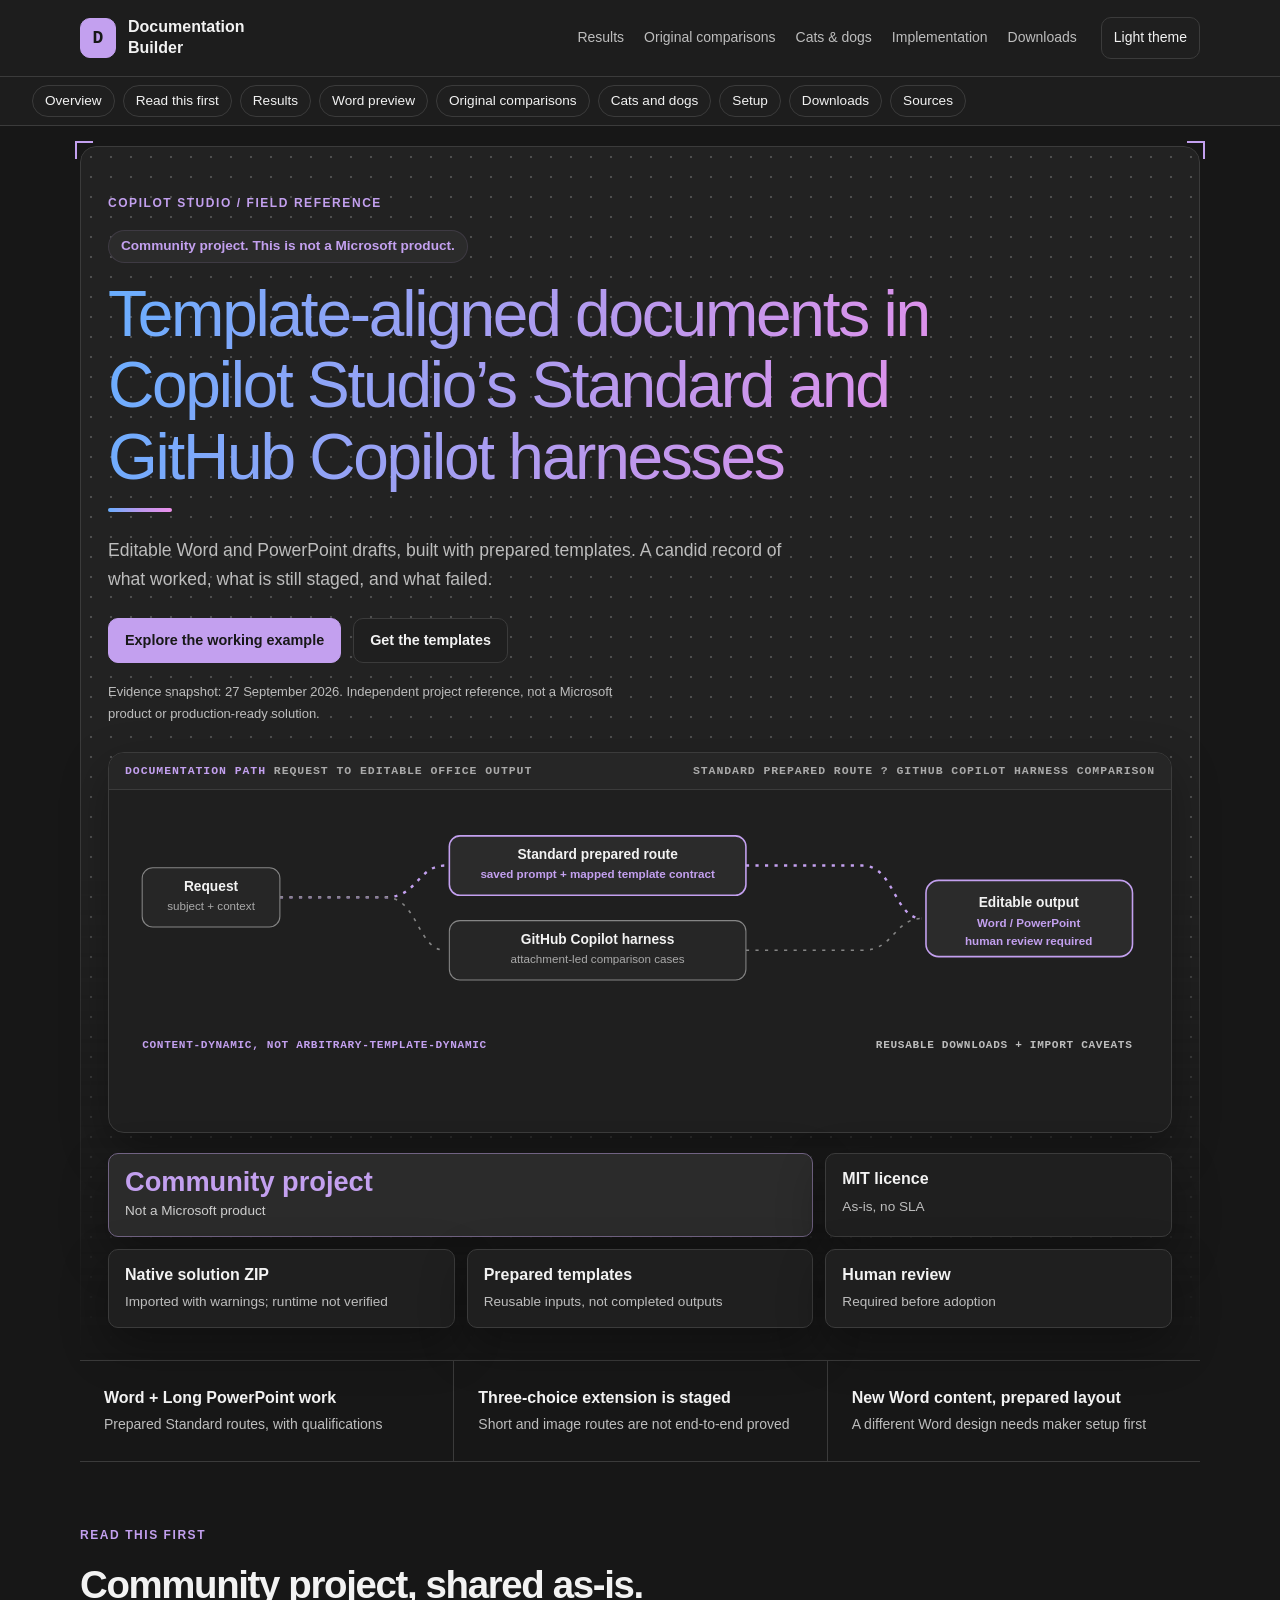
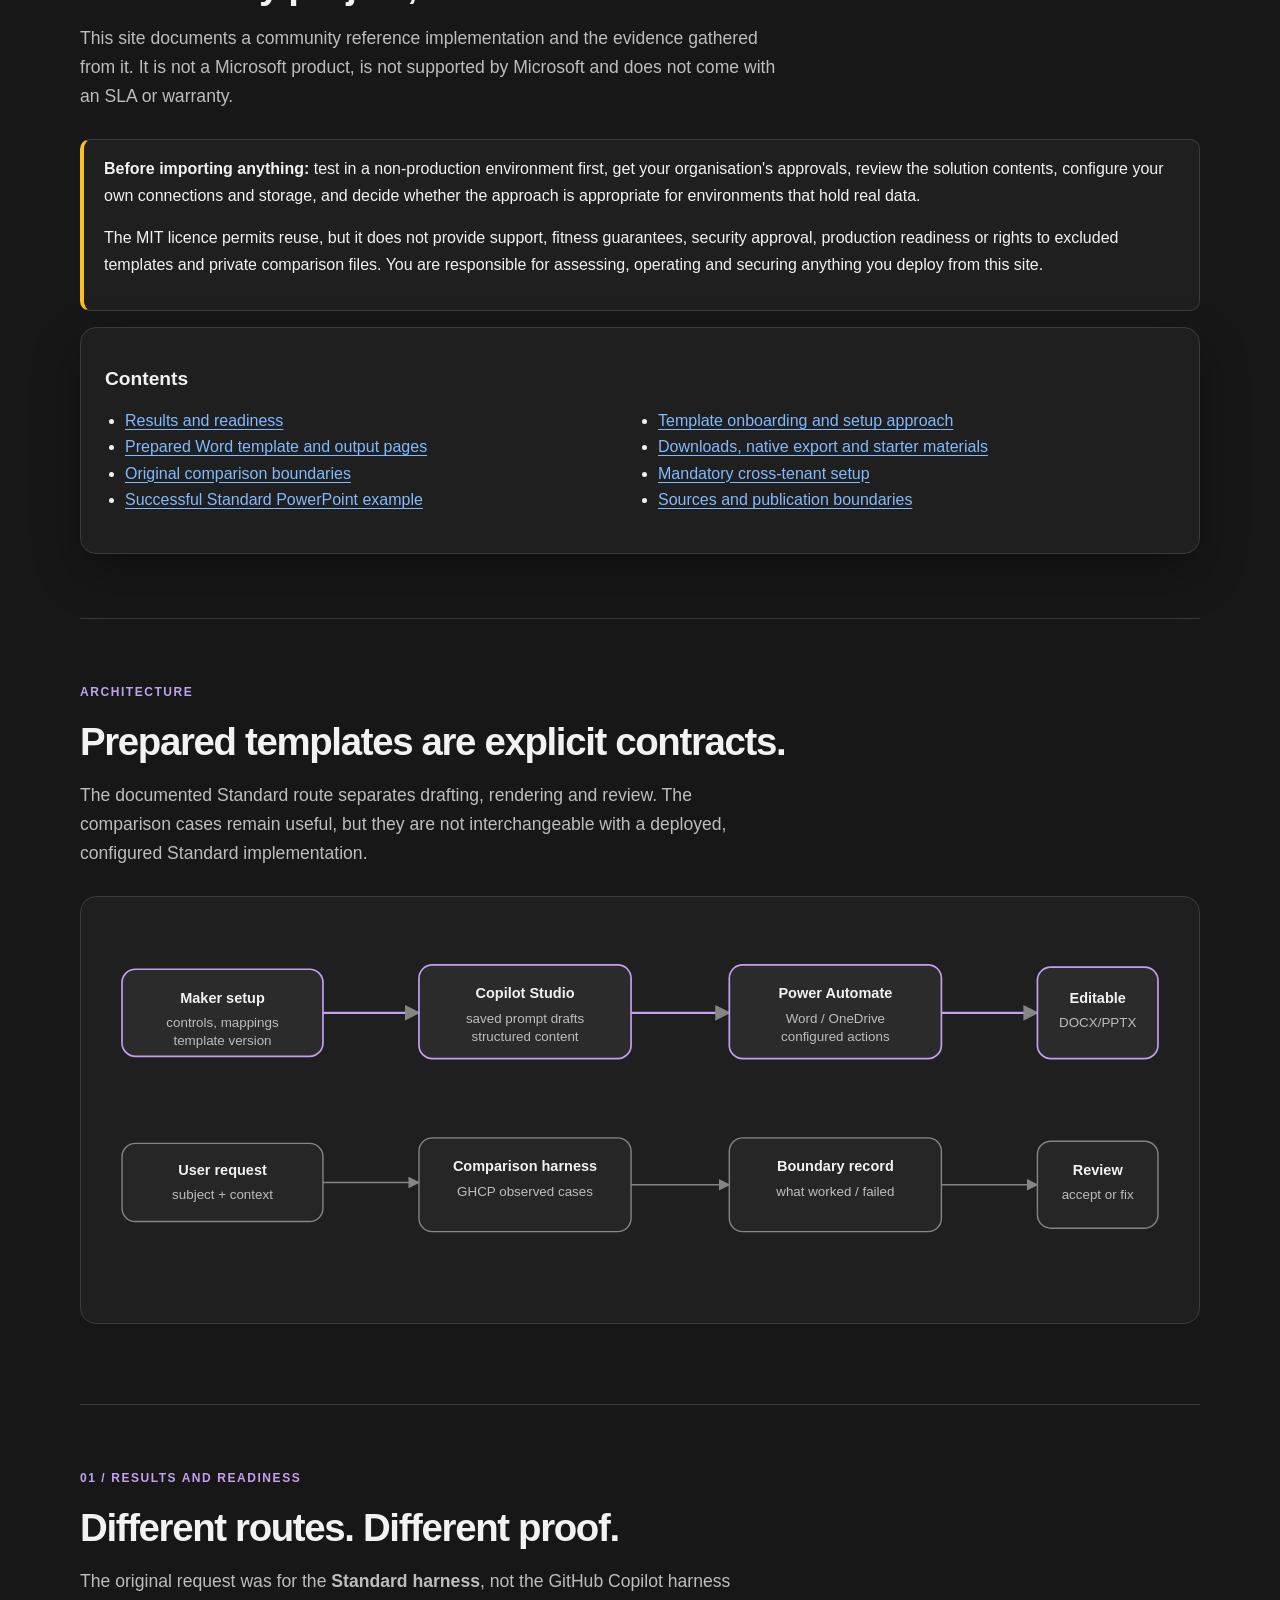
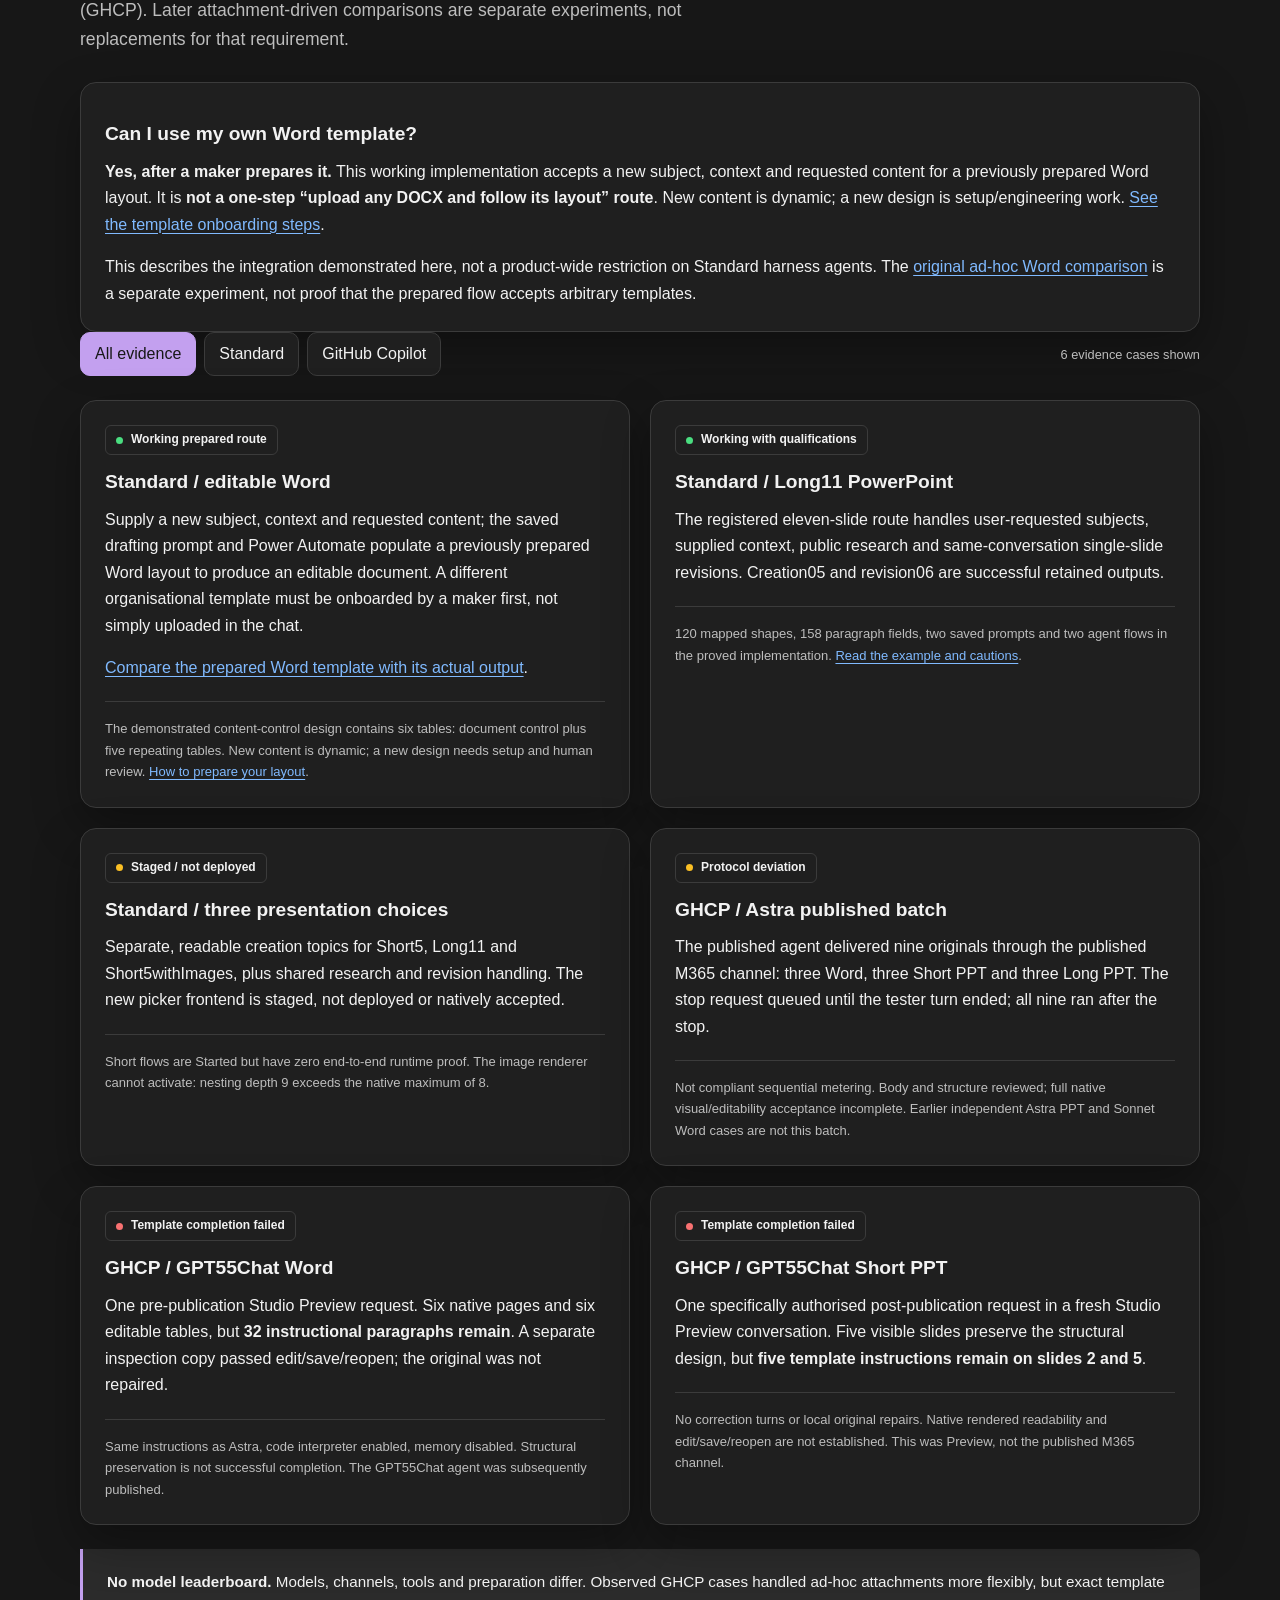
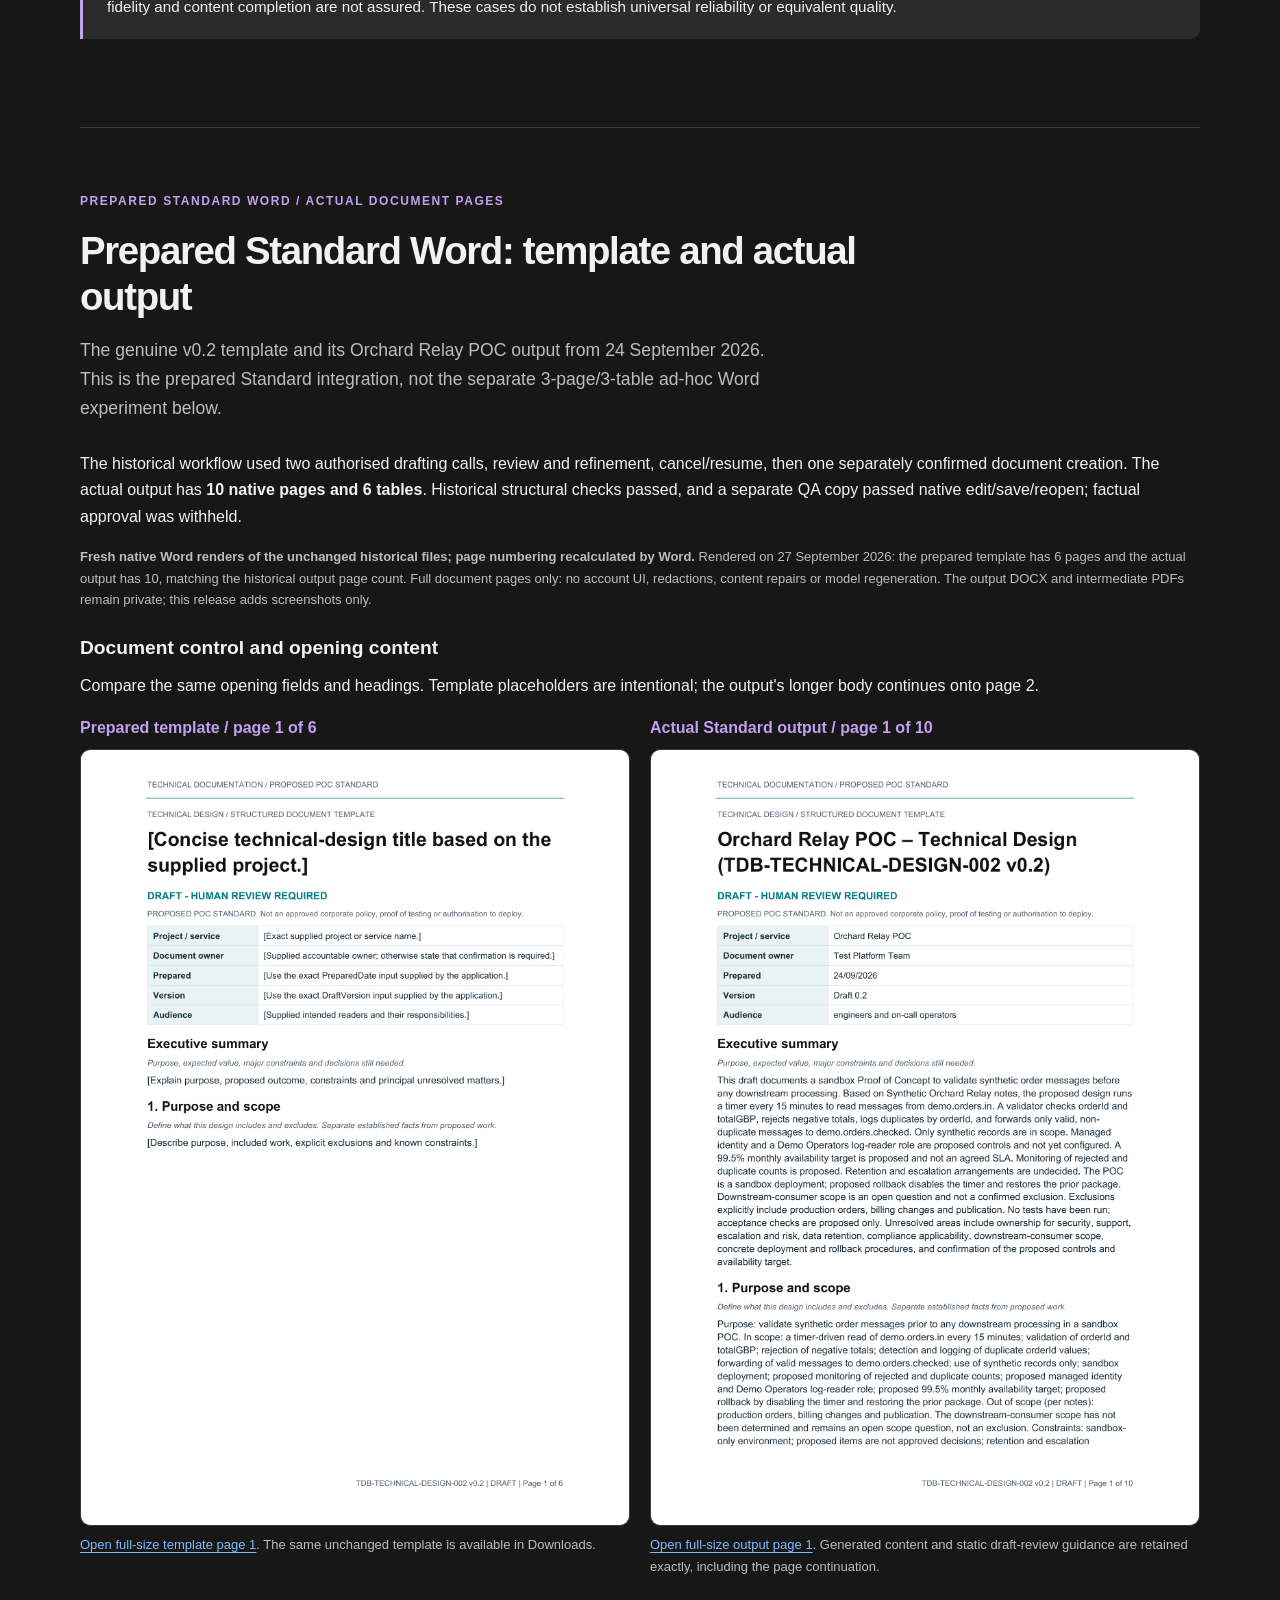
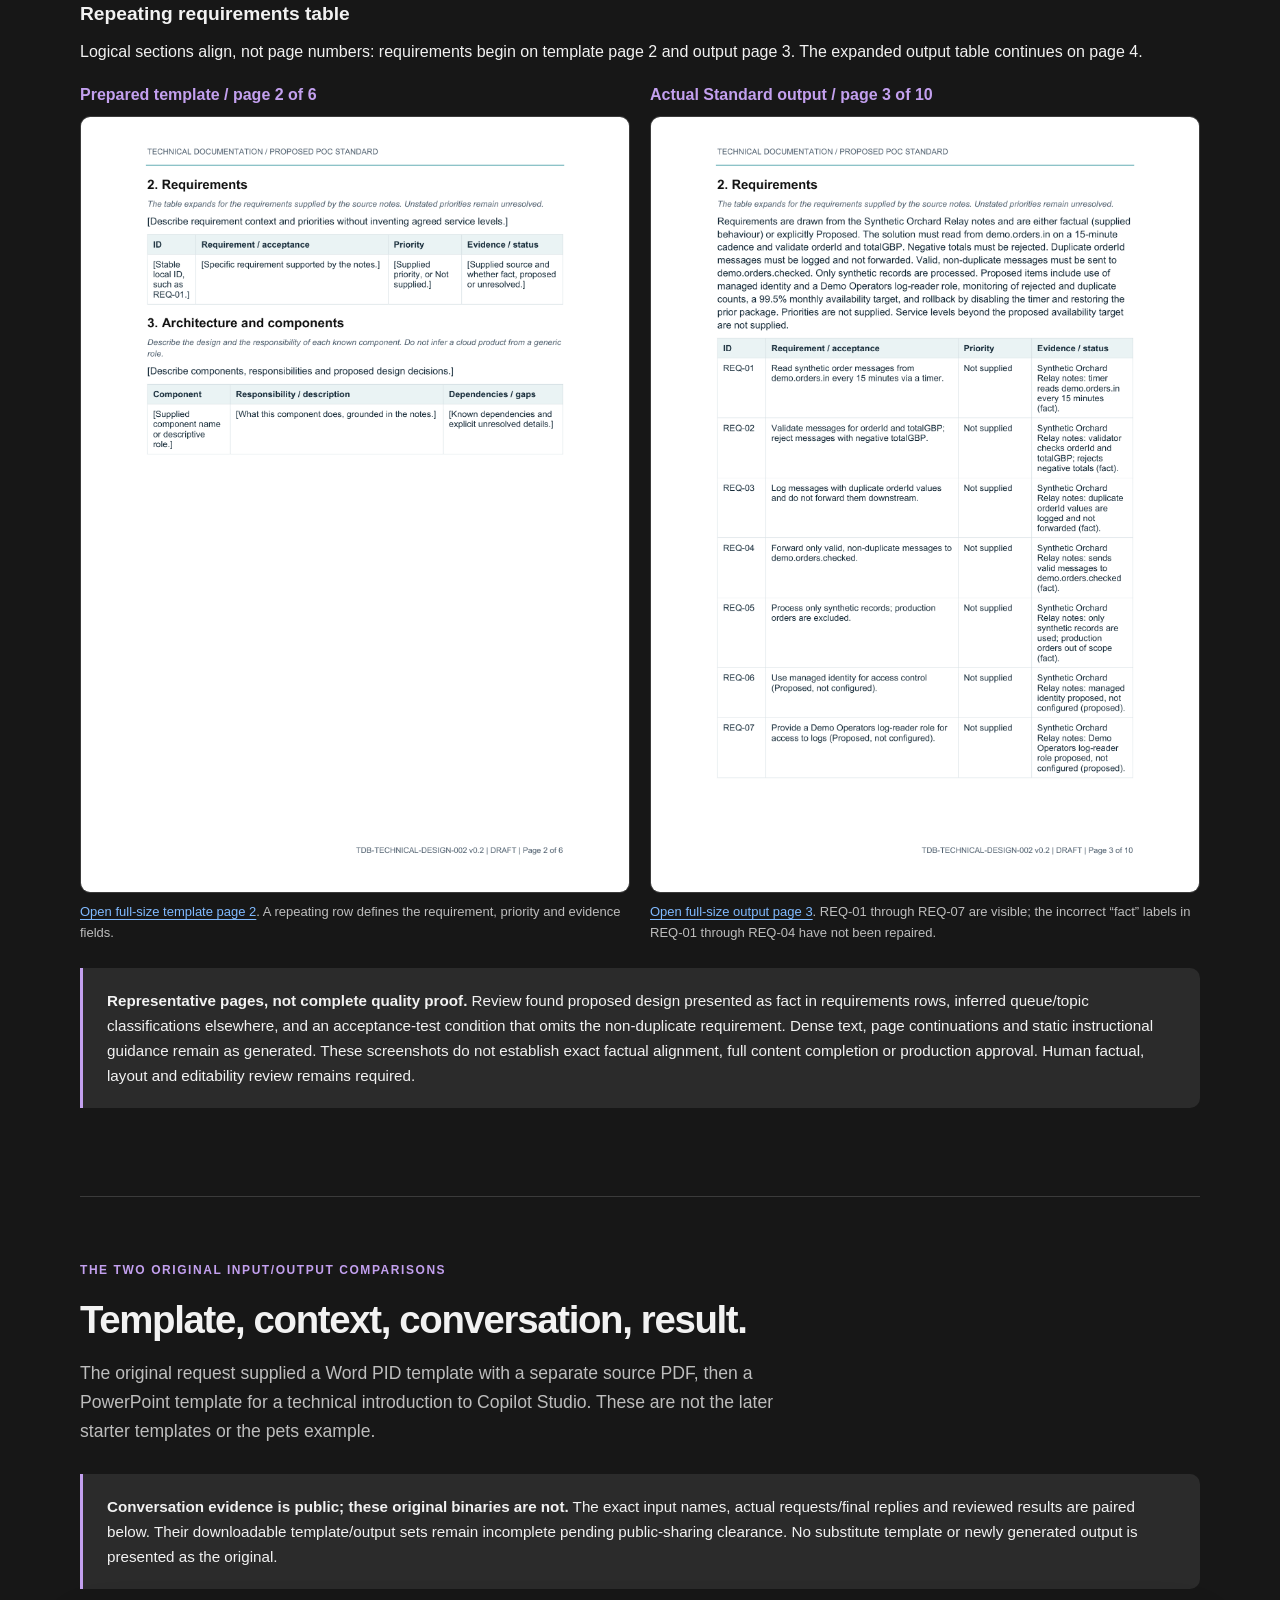
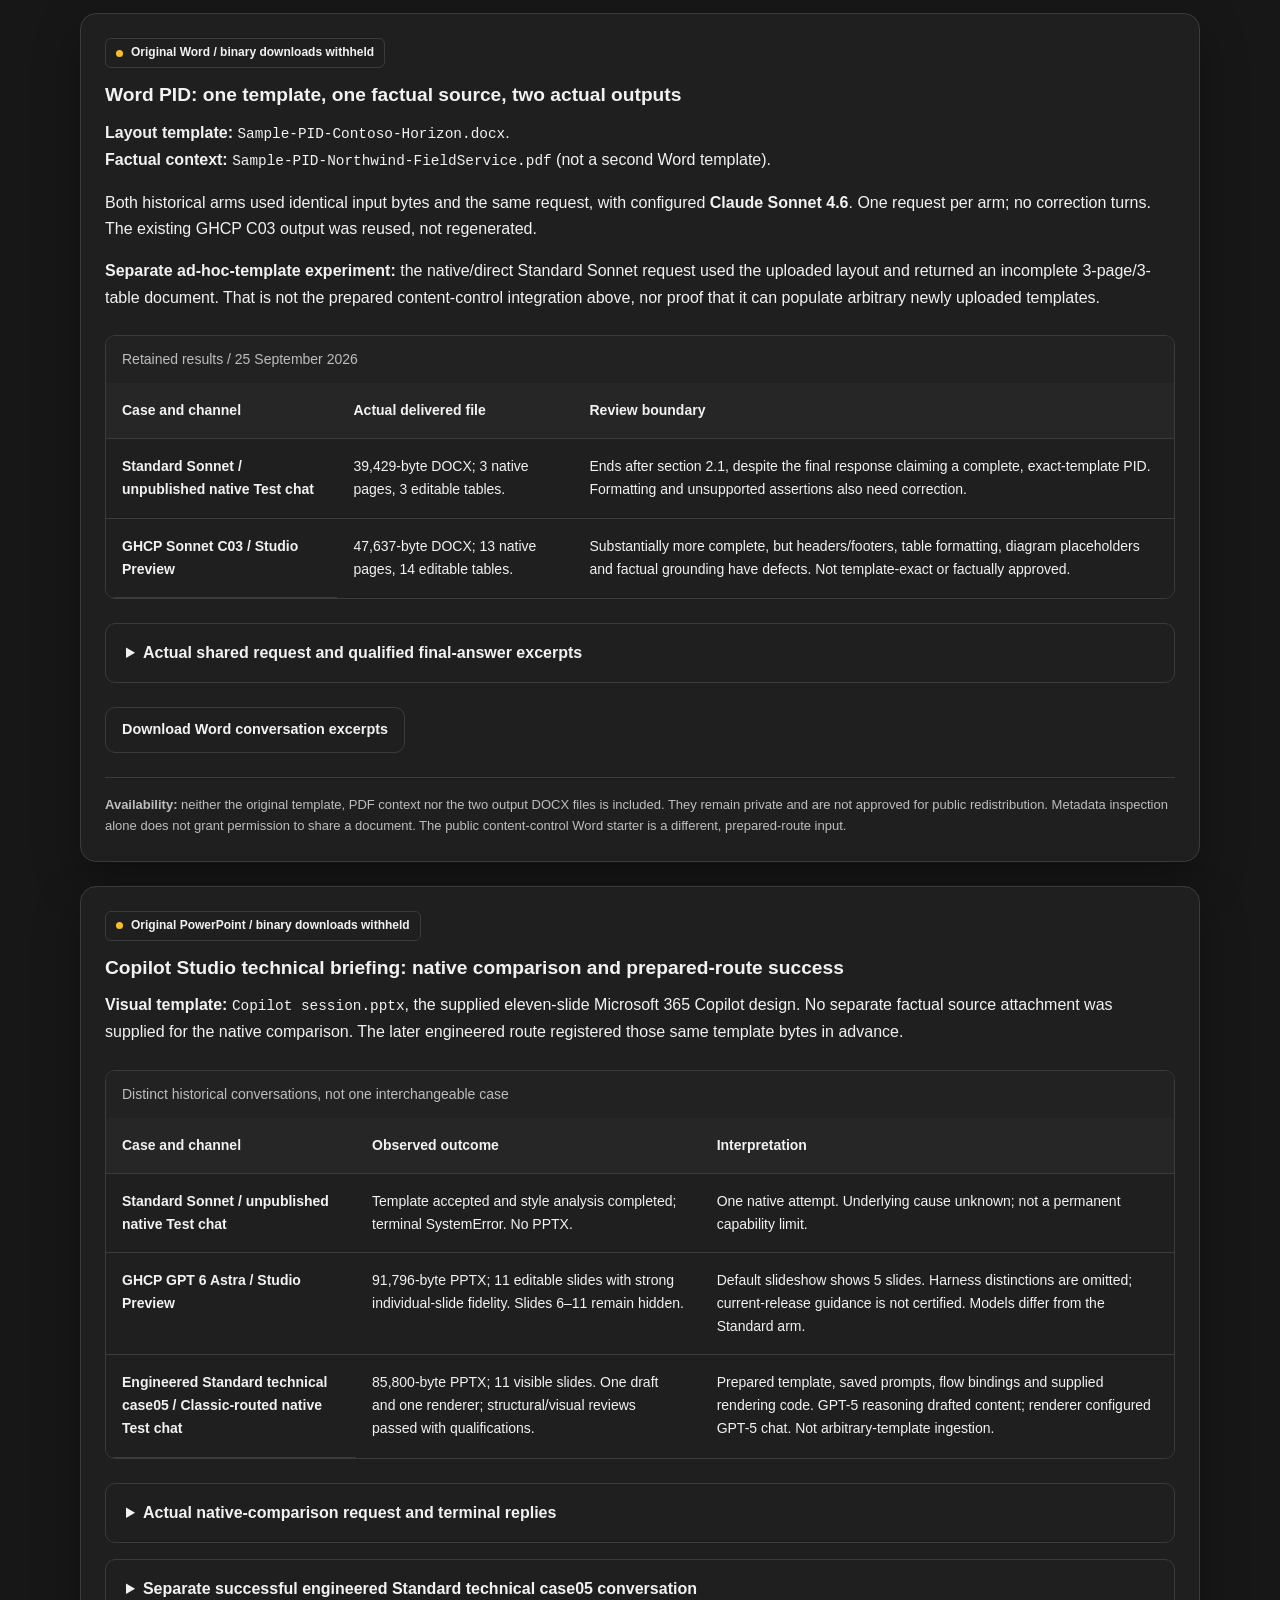
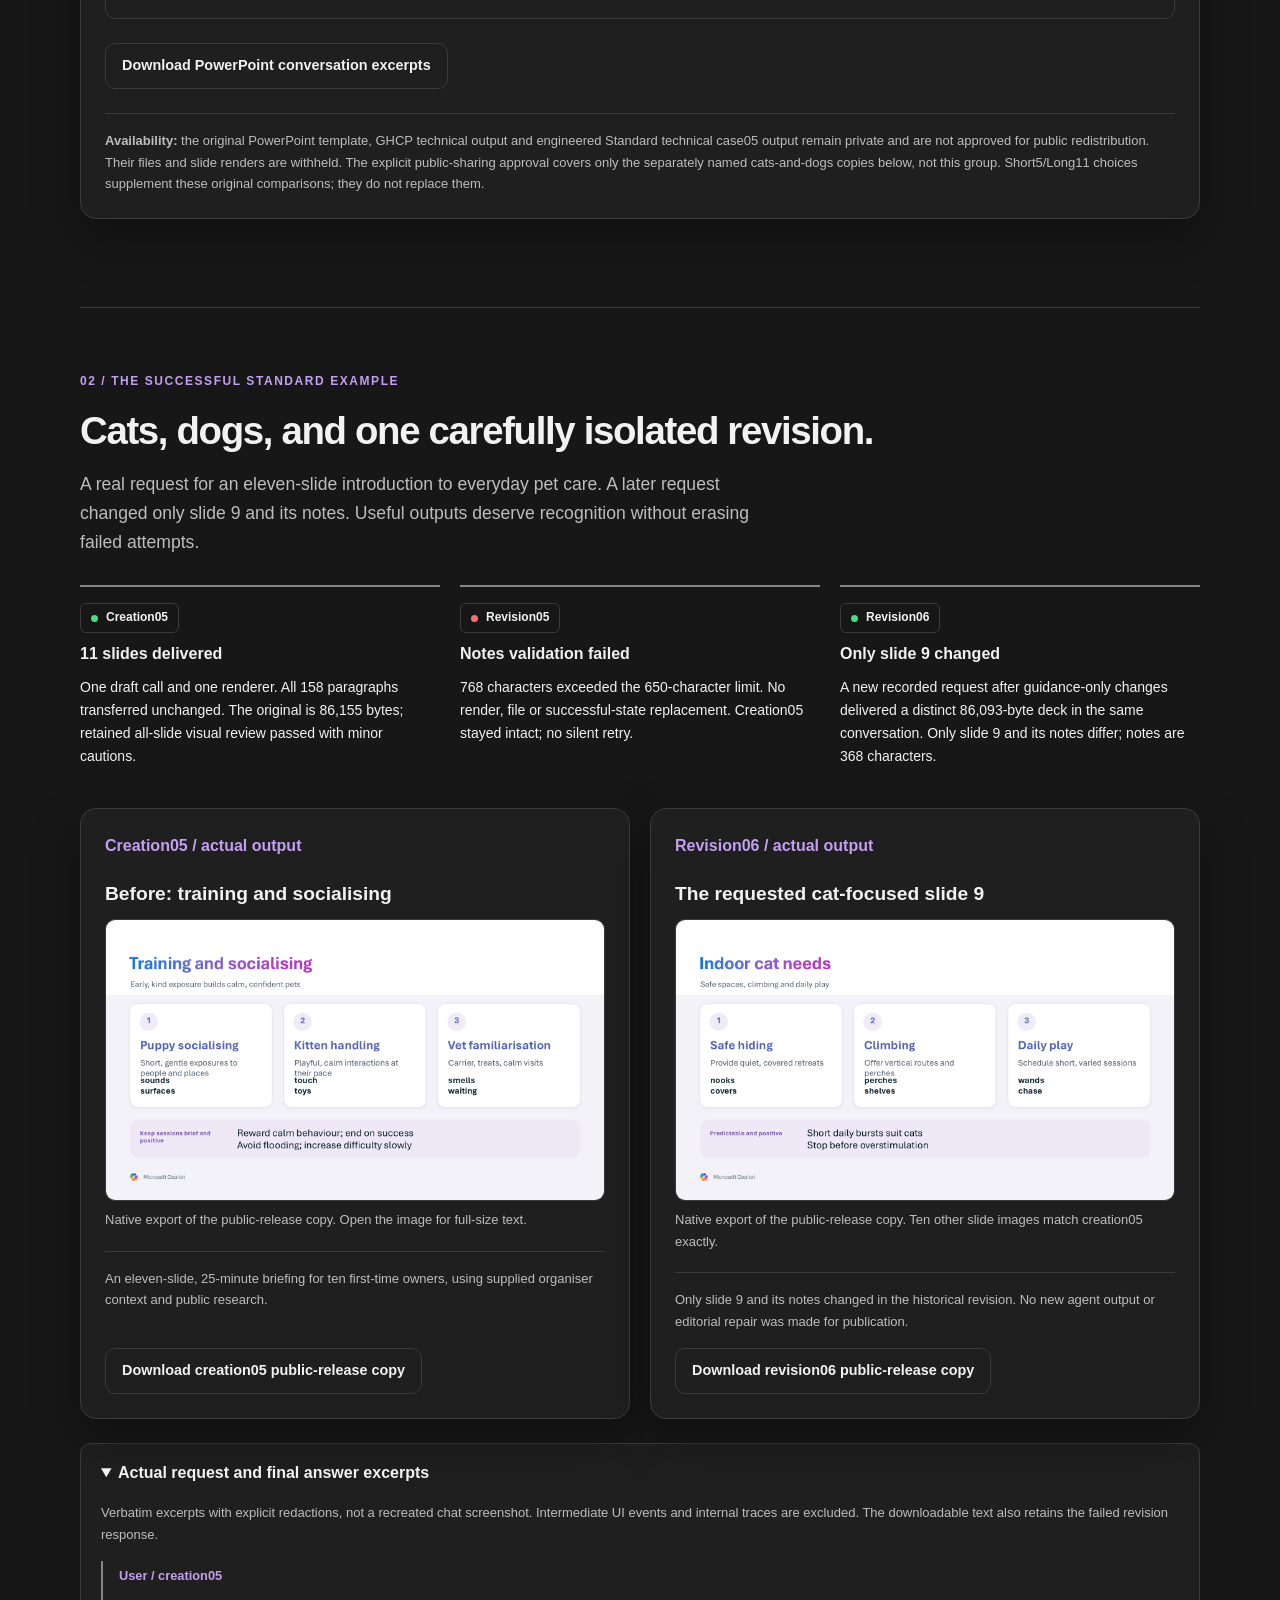
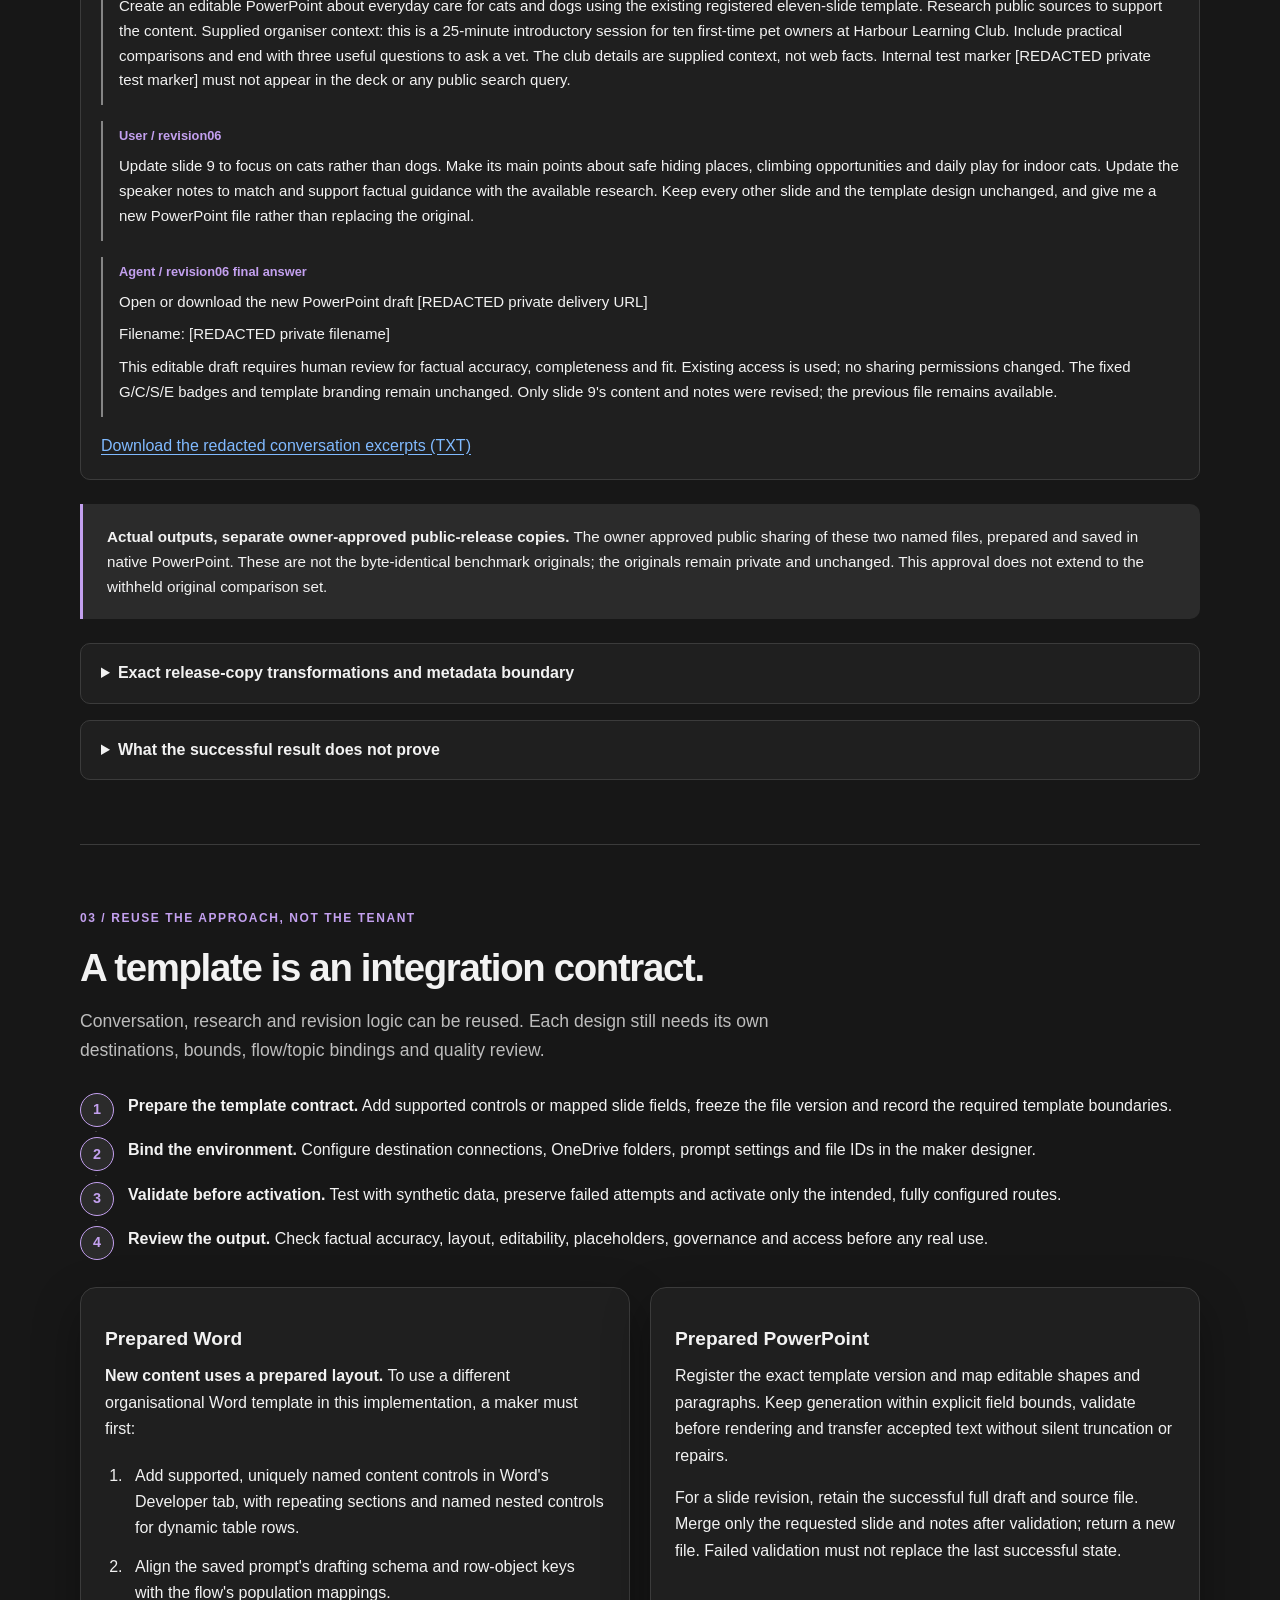
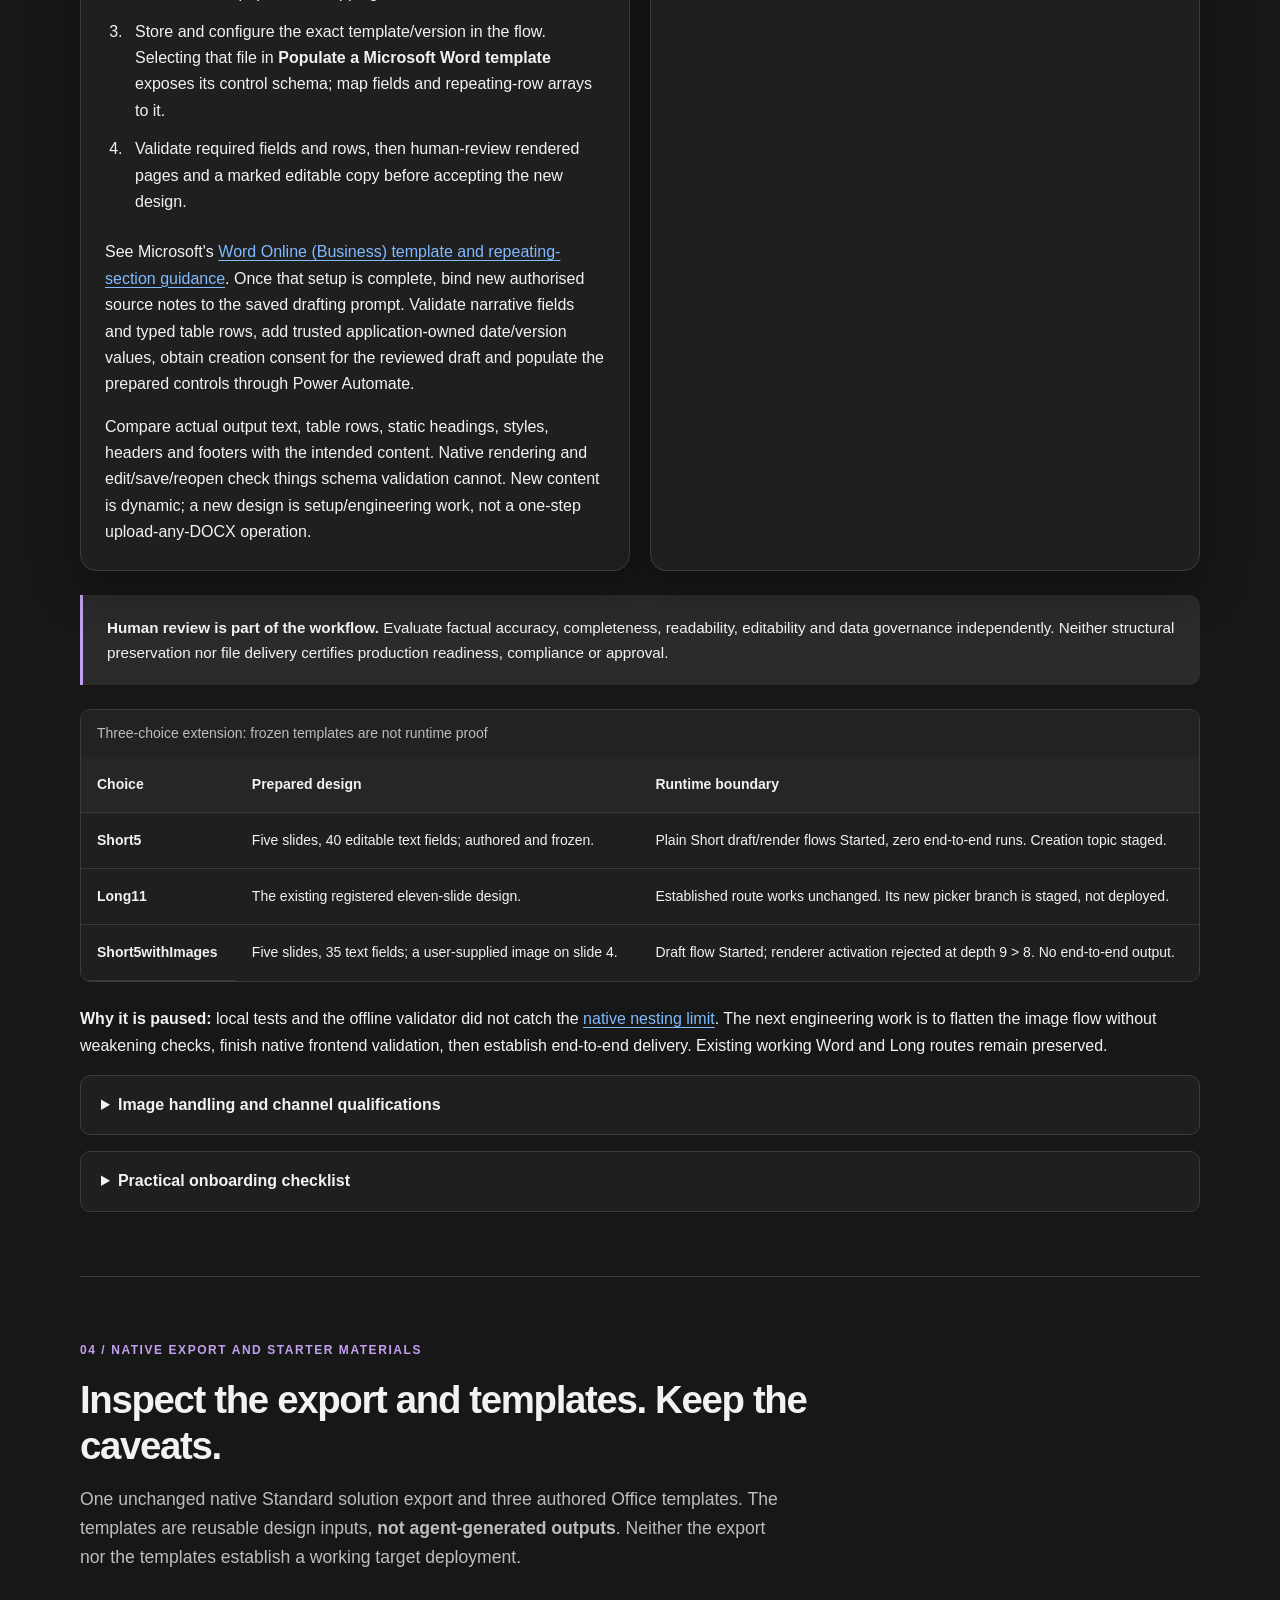
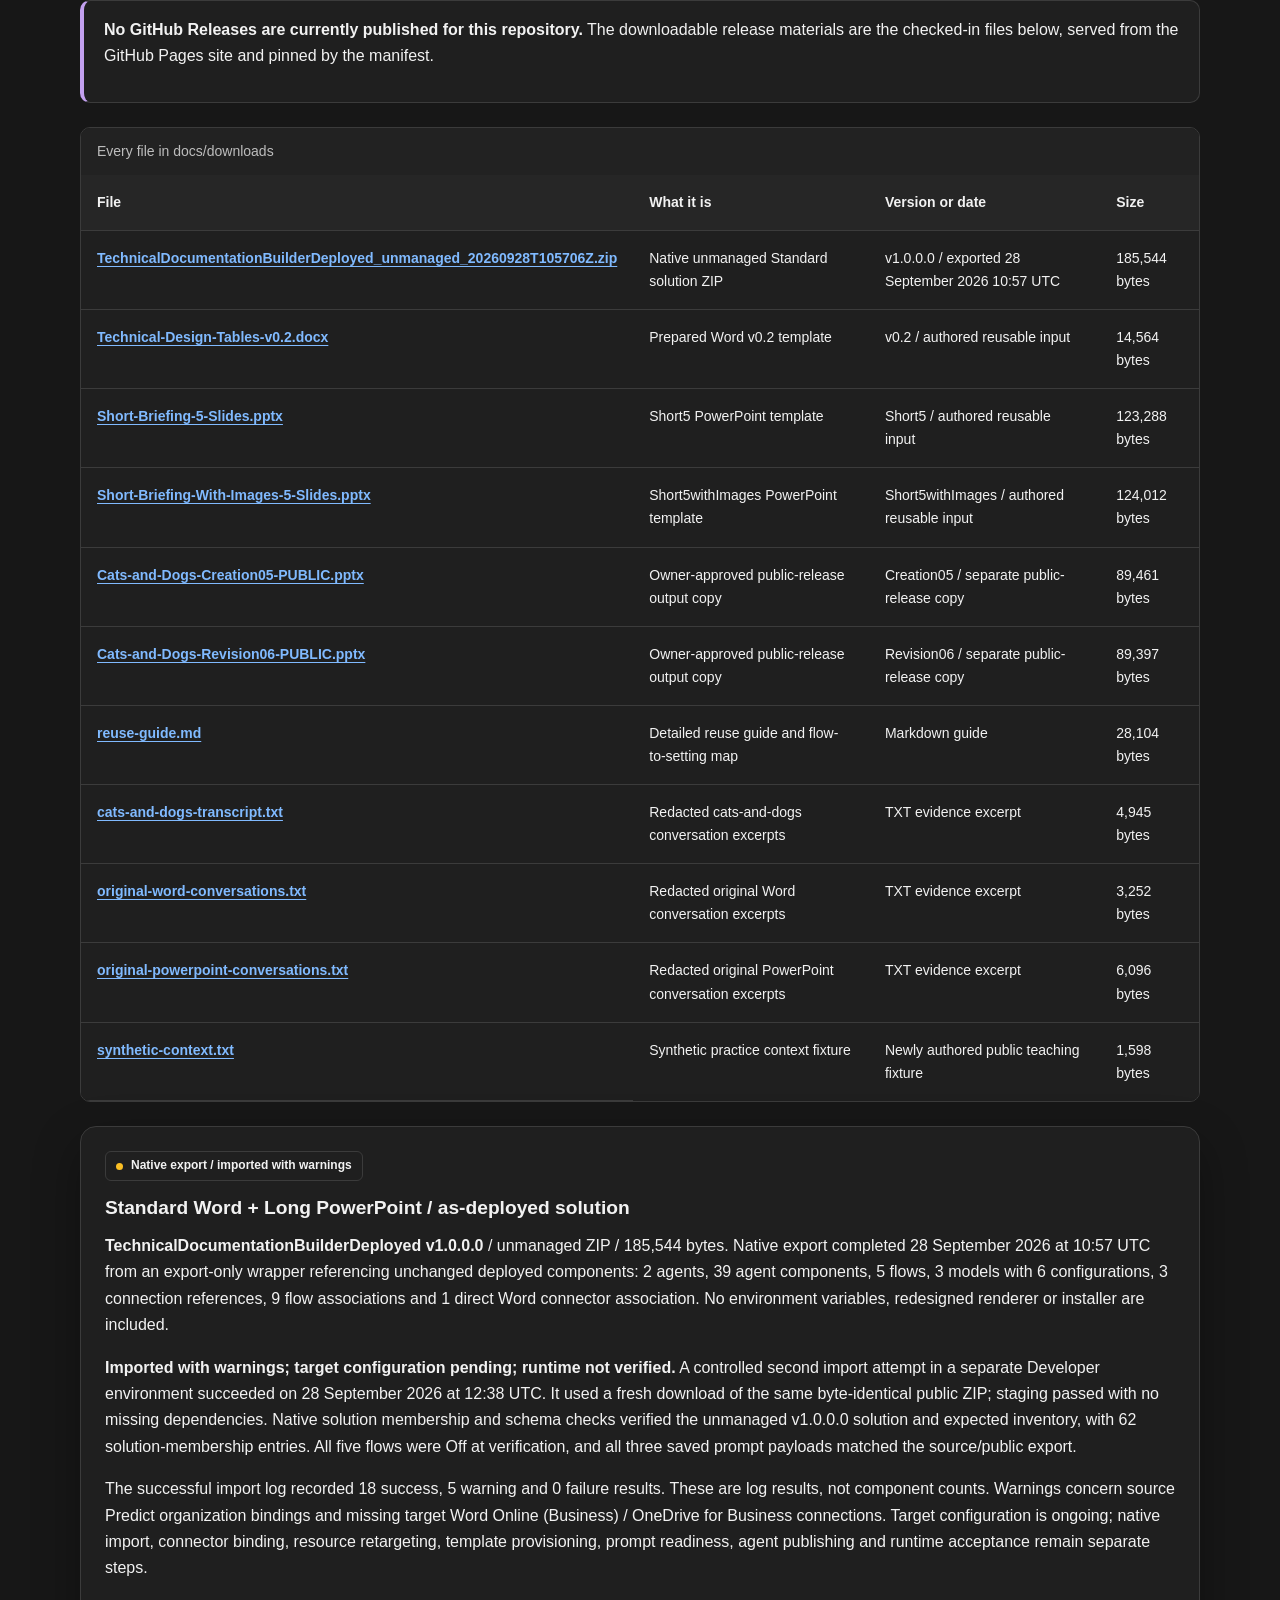
==== commit ee0b1314: "Restyle documentation builder site - Apply the shared GitHub Pages documentation design layer with d" ====
--- a/docs/index.html
+++ b/docs/index.html
@@ -1,140 +1,248 @@
 <!doctype html>
-<html lang="en" data-theme="dark">
+<html lang="en-GB" data-theme="dark">
 <head>
   <meta charset="utf-8">
-  <meta name="viewport" content="width=device-width, initial-scale=1">
-  <meta name="description" content="An evidence-led reference for template-aligned Word and PowerPoint drafting in Copilot Studio. Working routes, staged extensions, observed failures and reusable templates.">
-  <meta name="referrer" content="no-referrer">
-  <title>Standard and GitHub Copilot harnesses | Copilot Studio</title>
   <script>
     (() => {
       const param = new URLSearchParams(window.location.search).get("scoutTheme");
-      const theme =
-        param || (window.matchMedia("(prefers-color-scheme: dark)").matches ? "dark" : "light");
+      const theme = param === "light" ? "light" : "dark";
       document.documentElement.setAttribute("data-theme", theme);
     })();
   </script>
   <script>
     (() => {
-      const explicit = new URLSearchParams(window.location.search).get("scoutTheme");
-      document.documentElement.setAttribute("data-theme", explicit === "light" ? "light" : "dark");
+      const root = document.documentElement;
+      root.classList.add("js");
     })();
   </script>
-  <style>
-    :root {
-      color-scheme: light;
-      --cp-bg: #f7f4ef;
-      --cp-bg-elevated: #fcfbf8;
-      --cp-surface: #ffffff;
-      --cp-surface-soft: #f5f5f5;
-      --cp-border: #dedede;
-      --cp-border-strong: #919191;
-      --cp-text: #242424;
-      --cp-text-muted: #5c5c5c;
-      --cp-text-soft: #6f6f6f;
-      --cp-accent: #b11f4b;
-      --cp-accent-hover: #9a1a41;
-      --cp-accent-soft: rgba(177, 31, 75, 0.08);
-      --cp-accent-fg: #ffffff;
-      --cp-success: #16a34a;
-      --cp-danger: #dc2626;
-      --cp-warning: #f59e0b;
-      --cp-link: #0078d4;
-      --cp-shadow: 0 18px 48px rgba(0, 0, 0, 0.12);
-      --cp-overlay: rgba(255, 255, 255, 0.8);
-      --cp-panel: rgba(255, 255, 255, 0.86);
-      --cp-panel-strong: rgba(255, 255, 255, 0.96);
-      --cp-sheen: rgba(255, 255, 255, 0.55);
-      --cp-highlight: rgba(177, 31, 75, 0.12);
-    }
-    html[data-theme="dark"] {
-      color-scheme: dark;
-      --cp-bg: #3d3b3a;
-      --cp-bg-elevated: #343231;
-      --cp-surface: #292929;
-      --cp-surface-soft: #2e2e2e;
-      --cp-border: #474747;
-      --cp-border-strong: #5f5f5f;
-      --cp-text: #dedede;
-      --cp-text-muted: #919191;
-      --cp-text-soft: #b0b0b0;
-      --cp-accent: #fd8ea1;
-      --cp-accent-hover: #fb7b91;
-      --cp-accent-soft: rgba(253, 142, 161, 0.14);
-      --cp-accent-fg: #1a1a1a;
-      --cp-success: #4ade80;
-      --cp-danger: #f87171;
-      --cp-warning: #fbbf24;
-      --cp-link: #4da6ff;
-      --cp-shadow: 0 18px 48px rgba(0, 0, 0, 0.32);
-      --cp-overlay: rgba(41, 41, 41, 0.88);
-      --cp-panel: rgba(41, 41, 41, 0.72);
-      --cp-panel-strong: rgba(41, 41, 41, 0.96);
-      --cp-sheen: rgba(255, 255, 255, 0.04);
-      --cp-highlight: rgba(253, 142, 161, 0.12);
-    }
-    /* The requested Search Hub palette overrides the shared Clawpilot foundation. */
-    :root {
-      --cp-bg: #f2f2f8;
-      --cp-bg-elevated: #f8f7fc;
-      --cp-surface: #ffffff;
-      --cp-surface-soft: #f2f2f8;
-      --cp-border: #e3dfed;
-      --cp-border-strong: #9285aa;
-      --cp-text: #102631;
-      --cp-text-muted: #52637a;
-      --cp-text-soft: #667287;
-      --cp-accent: #7653ae;
-      --cp-accent-hover: #58378b;
-      --cp-accent-soft: #eee8f7;
-      --cp-accent-fg: #ffffff;
-      --cp-link: #066bc7;
-      --cp-success: #207346;
-      --cp-danger: #b4233e;
-      --cp-warning: #8c6208;
-      --cp-chart-blue: #0877dd;
-      --cp-chart-indigo: #5364ba;
-      --cp-chart-purple: #7653ae;
-      --cp-chart-violet: #9651bb;
-      --cp-chart-magenta: #b535c3;
-      --cp-chart-track: #e8e3f0;
-      --cp-transparent: transparent;
-      --cp-shadow: 0 0 2px rgba(0, 0, 0, 0.12), 0 1px 2px rgba(0, 0, 0, 0.14);
-      --cp-highlight: rgba(118, 83, 174, 0.12);
-    }
-    html[data-theme="dark"] {
-      --cp-bg: #171717;
-      --cp-bg-elevated: #222222;
-      --cp-surface: #1f1f1f;
-      --cp-surface-soft: #262626;
-      --cp-border: #3b3b3b;
-      --cp-border-strong: #858585;
-      --cp-text: #f2f2f2;
-      --cp-text-muted: #bdbdbd;
-      --cp-text-soft: #aaaaaa;
-      --cp-accent: #c3a0ef;
-      --cp-accent-hover: #debeff;
-      --cp-accent-soft: #2b2b2b;
-      --cp-accent-fg: #181818;
-      --cp-link: #80baff;
-      --cp-chart-blue: #69aeff;
-      --cp-chart-indigo: #98a5ff;
-      --cp-chart-purple: #bc98ed;
-      --cp-chart-violet: #d097ee;
-      --cp-chart-magenta: #ed8fea;
-      --cp-chart-track: #3b3b3b;
-      --cp-shadow: 0 0 2px rgba(0, 0, 0, 0.12), 0 1px 2px rgba(0, 0, 0, 0.14);
-      --cp-overlay: rgba(31, 31, 31, 0.88);
-      --cp-panel: rgba(31, 31, 31, 0.72);
-      --cp-panel-strong: rgba(31, 31, 31, 0.96);
-      --cp-highlight: rgba(195, 160, 239, 0.12);
-    }
-  </style>
+  <meta name="viewport" content="width=device-width, initial-scale=1">
+  <meta name="color-scheme" content="dark light">
+  <meta name="description" content="An evidence-led community reference for template-aligned Word and PowerPoint drafting in Copilot Studio, comparing the Standard and GitHub Copilot harnesses with reusable downloads and setup caveats.">
+  <meta name="referrer" content="no-referrer">
+  <title>Standard and GitHub Copilot harnesses | Copilot Studio</title>
+  <meta property="og:title" content="Copilot Studio Documentation Builder">
+  <meta property="og:description" content="Template-aligned Word and PowerPoint documents from Copilot Studio, comparing the Standard and GitHub Copilot harnesses.">
+  <meta property="og:type" content="website">
+  <!-- dl-meta:start -->
+  <meta property="og:url" content="https://ryanbowie.github.io/copilot-studio-documentation-builder/">
+  <meta property="og:image" content="https://ryanbowie.github.io/copilot-studio-documentation-builder/og.png">
+  <meta property="og:image:width" content="1280">
+  <meta property="og:image:height" content="640">
+  <meta property="og:image:alt" content="Copilot Studio Documentation Builder: template-aligned Word and PowerPoint documents from Copilot Studio.">
+  <meta name="twitter:card" content="summary_large_image">
+  <meta name="twitter:title" content="Copilot Studio Documentation Builder">
+  <meta name="twitter:description" content="Template-aligned Word and PowerPoint documents from Copilot Studio, comparing the Standard and GitHub Copilot harnesses.">
+  <meta name="twitter:image" content="https://ryanbowie.github.io/copilot-studio-documentation-builder/og.png">
+  <!-- dl-meta:end -->
+  <link rel="icon" href="og.png">
   <link rel="stylesheet" href="assets/site.css">
   <script src="assets/site.js" defer></script>
+  <style>
+:root {
+  color-scheme: light;
+  --cp-bg: #f2f2f8;
+  --cp-bg-elevated: #f8f7fc;
+  --cp-surface: #ffffff;
+  --cp-surface-soft: #f2f2f8;
+  --cp-border: #e3dfed;
+  --cp-border-strong: #9285aa;
+  --cp-text: #102631;
+  --cp-text-muted: #52637a;
+  --cp-text-soft: #667287;
+  --cp-accent: #7653ae;
+  --cp-accent-hover: #58378b;
+  --cp-accent-soft: #eee8f7;
+  --cp-accent-fg: #ffffff;
+  --cp-success: #207346;
+  --cp-danger: #b4233e;
+  --cp-warning: #8c6208;
+  --cp-link: #066bc7;
+  --cp-shadow: 0 0 2px rgba(0, 0, 0, 0.12), 0 1px 2px rgba(0, 0, 0, 0.14);
+  --cp-overlay: rgba(255, 255, 255, 0.8);
+  --cp-panel: rgba(255, 255, 255, 0.86);
+  --cp-panel-strong: rgba(255, 255, 255, 0.96);
+  --cp-sheen: rgba(255, 255, 255, 0.55);
+  --cp-highlight: rgba(118, 83, 174, 0.12);
+  --cp-chart-blue: #0877dd;
+  --cp-chart-indigo: #5364ba;
+  --cp-chart-purple: #7653ae;
+  --cp-chart-violet: #9651bb;
+  --cp-chart-magenta: #b535c3;
+  --cp-transparent: transparent;
+}
+html[data-theme="dark"] {
+  color-scheme: dark;
+  --cp-bg: #171717;
+  --cp-bg-elevated: #222222;
+  --cp-surface: #1f1f1f;
+  --cp-surface-soft: #262626;
+  --cp-border: #3b3b3b;
+  --cp-border-strong: #858585;
+  --cp-text: #f2f2f2;
+  --cp-text-muted: #bdbdbd;
+  --cp-text-soft: #aaaaaa;
+  --cp-accent: #c3a0ef;
+  --cp-accent-hover: #debeff;
+  --cp-accent-soft: #2b2b2b;
+  --cp-accent-fg: #181818;
+  --cp-success: #4ade80;
+  --cp-danger: #f87171;
+  --cp-warning: #fbbf24;
+  --cp-link: #80baff;
+  --cp-shadow: 0 18px 48px rgba(0, 0, 0, 0.32);
+  --cp-overlay: rgba(31, 31, 31, 0.88);
+  --cp-panel: rgba(31, 31, 31, 0.72);
+  --cp-panel-strong: rgba(31, 31, 31, 0.96);
+  --cp-sheen: rgba(255, 255, 255, 0.04);
+  --cp-highlight: rgba(195, 160, 239, 0.12);
+  --cp-chart-blue: #69aeff;
+  --cp-chart-indigo: #98a5ff;
+  --cp-chart-purple: #bc98ed;
+  --cp-chart-violet: #d097ee;
+  --cp-chart-magenta: #ed8fea;
+  --cp-transparent: transparent;
+}
+@media print {
+  html[data-theme="dark"] { color-scheme: light; --cp-bg: #f2f2f8; --cp-bg-elevated: #f8f7fc; --cp-surface: #ffffff; --cp-surface-soft: #f2f2f8; --cp-border: #e3dfed; --cp-border-strong: #9285aa; --cp-text: #102631; --cp-text-muted: #52637a; --cp-text-soft: #667287; --cp-accent: #7653ae; --cp-accent-hover: #58378b; --cp-accent-soft: #eee8f7; --cp-accent-fg: #ffffff; --cp-success: #207346; --cp-danger: #b4233e; --cp-warning: #8c6208; --cp-link: #066bc7; --cp-shadow: 0 0 2px rgba(0, 0, 0, 0.12), 0 1px 2px rgba(0, 0, 0, 0.14); --cp-overlay: rgba(255, 255, 255, 0.8); --cp-panel: rgba(255, 255, 255, 0.86); --cp-panel-strong: rgba(255, 255, 255, 0.96); --cp-sheen: rgba(255, 255, 255, 0.55); --cp-highlight: rgba(118, 83, 174, 0.12); --cp-chart-blue: #0877dd; --cp-chart-indigo: #5364ba; --cp-chart-purple: #7653ae; --cp-chart-violet: #9651bb; --cp-chart-magenta: #b535c3; --cp-transparent: transparent; }
+}
+/* design-layer:start */
+/* "Blueprint signal" design layer, shared by both pages. Colours come only from --cp-* variables. */
+.hero { position: relative; isolation: isolate; margin-top: 20px; padding: 48px 28px 32px; }
+.hero::before { content: ""; position: absolute; inset: 0; z-index: -1; pointer-events: none; border: 1px solid var(--cp-border); border-radius: var(--radius-card); background-color: var(--cp-bg-elevated); background-image: radial-gradient(circle, color-mix(in srgb, var(--cp-border-strong) 45%, transparent) 1px, transparent 1.6px); background-size: 20px 20px; -webkit-mask-image: linear-gradient(to bottom, var(--cp-text) 60%, transparent); mask-image: linear-gradient(to bottom, var(--cp-text) 60%, transparent); }
+.hero::after { content: ""; position: absolute; top: -5px; left: -5px; right: -5px; height: 18px; z-index: -1; pointer-events: none; background: linear-gradient(var(--cp-accent), var(--cp-accent)) left top / 18px 2px no-repeat, linear-gradient(var(--cp-accent), var(--cp-accent)) left top / 2px 18px no-repeat, linear-gradient(var(--cp-accent), var(--cp-accent)) right top / 18px 2px no-repeat, linear-gradient(var(--cp-accent), var(--cp-accent)) right top / 2px 18px no-repeat; }
+.hero h1 { width: fit-content; max-width: 100%; color: var(--cp-chart-blue); }
+@supports ((background-clip: text) or (-webkit-background-clip: text)) {
+  .hero h1 { background: linear-gradient(105deg, var(--cp-chart-blue), var(--cp-chart-purple) 56%, var(--cp-chart-magenta)); -webkit-background-clip: text; background-clip: text; color: var(--cp-transparent); -webkit-text-fill-color: var(--cp-transparent); }
+}
+.hero h1::after { content: ""; display: block; width: 64px; height: 4px; margin-top: 14px; border-radius: 2px; background: linear-gradient(90deg, var(--cp-chart-blue), var(--cp-chart-purple), var(--cp-chart-magenta)); transform-origin: left center; animation: dl-grow 0.9s cubic-bezier(0.2, 0.7, 0.2, 1) both; }
+@keyframes dl-grow { from { transform: scaleX(0); } }
+/* Signal diagram in the hero */
+.dl-signal { margin: 28px 0 16px; border: 1px solid var(--cp-border); border-radius: var(--radius-card); background: var(--cp-surface); box-shadow: var(--card-shadow); overflow: hidden; }
+.dl-signal figcaption { display: flex; flex-wrap: wrap; justify-content: space-between; gap: 4px 16px; margin: 0; padding: 10px 16px; border-bottom: 1px solid var(--cp-border); background: var(--cp-surface-soft); color: var(--cp-text-soft); font: 600 0.72rem/1.4 var(--mono); letter-spacing: 0.08em; text-transform: uppercase; }
+.dl-signal figcaption b { color: var(--cp-accent); }
+.dl-scroll { overflow-x: auto; padding: 12px; }
+.dl-scroll:focus-visible, .dl-wide:focus-visible { outline: 2px solid var(--cp-accent); outline-offset: -2px; }
+/* Wide diagrams on small screens (classes set by the script): a cue, and a fade until the end is reached */
+.dl-wide::before { content: "Scroll sideways for the full diagram →"; content: "Scroll sideways for the full diagram →" / ""; display: block; margin: 0 0 8px; color: var(--cp-accent); font: 700 0.7rem/1.4 var(--mono); letter-spacing: 0.08em; text-transform: uppercase; }
+.dl-more { -webkit-mask-image: linear-gradient(to right, var(--cp-text) calc(100% - 56px), transparent); mask-image: linear-gradient(to right, var(--cp-text) calc(100% - 56px), transparent); }
+.dl-scroll svg { display: block; width: 100%; min-width: 660px; height: auto; font-family: var(--font); }
+.dl-node rect { fill: var(--cp-surface-soft); stroke: var(--cp-border-strong); stroke-width: 1; }
+.dl-node text { fill: var(--cp-text); font-size: 13px; font-weight: 600; }
+.dl-node text.dl-sub { fill: var(--cp-text-soft); font-size: 11px; font-weight: 400; }
+.dl-node .dl-badge { fill: var(--cp-surface); stroke: var(--cp-border-strong); }
+.dl-node text.dl-letter { fill: var(--cp-text); font: 700 11px var(--mono); }
+.dl-node.dl-hot rect { fill: var(--cp-accent-soft); stroke: var(--cp-accent); stroke-width: 1.5; }
+.dl-node.dl-hot .dl-badge { fill: var(--cp-accent); stroke: var(--cp-accent); }
+.dl-node.dl-hot text.dl-letter { fill: var(--cp-accent-fg); }
+.dl-node.dl-hot text.dl-sub { fill: var(--cp-accent); font-weight: 600; }
+.dl-path { fill: none; stroke: var(--cp-border-strong); stroke-width: 1.5; stroke-dasharray: 3 6; animation: dl-flow 1.4s linear infinite; }
+.dl-path.dl-hot { stroke: var(--cp-accent); stroke-width: 2.25; }
+.dl-note { fill: var(--cp-text-muted); font: 600 10.5px var(--mono); letter-spacing: 0.06em; }
+.dl-note.dl-hot { fill: var(--cp-accent); }
+@keyframes dl-flow { to { stroke-dashoffset: -18; } }
+/* Bento "at a glance" facts with a feature tile */
+.hero .facts { max-width: none; }
+.hero .facts strong { font-variant-numeric: tabular-nums; }
+.hero .facts li { transition: border-color 0.2s ease, transform 0.2s ease; }
+.hero .facts li:hover { border-color: color-mix(in srgb, var(--cp-accent) 55%, var(--cp-border)); transform: translateY(-2px); }
+.hero .facts li:first-child { background: linear-gradient(var(--cp-accent-soft), var(--cp-accent-soft)), var(--cp-surface); border-color: color-mix(in srgb, var(--cp-accent) 40%, var(--cp-border)); }
+.hero .facts li:first-child span, .dl-card[aria-current="page"] .dl-desc { color: color-mix(in srgb, var(--cp-text) 82%, transparent); }
+.hero .facts li:first-child strong { font-size: 1.7rem; line-height: 1.15; color: var(--cp-accent); }
+@media (min-width: 440px) { .hero .facts { grid-template-columns: repeat(2, minmax(0, 1fr)); } .hero .facts li:first-child { grid-column: span 2; } }
+@media (min-width: 440px) and (max-width: 779px) { .hero .facts li:last-child:nth-child(even) { grid-column: span 2; } }
+@media (min-width: 780px) { .hero .facts { grid-template-columns: repeat(3, minmax(0, 1fr)); } }
+/* Numbered chapters */
+main { counter-reset: dlch; }
+.section-kicker::before { counter-increment: dlch; content: counter(dlch, decimal-leading-zero) " · "; content: counter(dlch, decimal-leading-zero) " · " / ""; color: var(--cp-text-soft); font-family: var(--mono); }
+/* Reading progress and reveal on scroll (motion only when allowed; see the script) */
+#dl-progress { position: fixed; z-index: 60; top: 0; left: 0; width: 100%; height: 3px; background: linear-gradient(90deg, var(--cp-chart-blue), var(--cp-chart-purple), var(--cp-chart-magenta)); transform: scaleX(var(--dl-p, 0)); transform-origin: 0 50%; pointer-events: none; }
+html.dl-motion .dl-reveal { opacity: 0; transform: translateY(16px); transition: opacity 0.7s ease, transform 0.7s cubic-bezier(0.2, 0.7, 0.2, 1); }
+html.dl-motion .dl-reveal.dl-in { opacity: 1; transform: none; }
+/* Browser-frame chrome on screenshots */
+.shot-btn::before, .shot a[data-lightbox]::before { content: ""; display: block; height: 22px; border-bottom: 1px solid var(--cp-border); background: radial-gradient(circle, var(--cp-accent) 0 3px, transparent 3.6px) 12px 50% / 10px 10px no-repeat, radial-gradient(circle, var(--cp-border-strong) 0 3px, transparent 3.6px) 28px 50% / 10px 10px no-repeat, radial-gradient(circle, var(--cp-border-strong) 0 3px, transparent 3.6px) 44px 50% / 10px 10px no-repeat, var(--cp-surface-soft); }
+.shot a[data-lightbox]::before { margin: -8px -8px 8px; border-radius: calc(var(--radius) - 1px) calc(var(--radius) - 1px) 0 0; }
+/* Two-part series band */
+.dl-series { margin: 72px 0 8px; padding: 24px; border: 1px solid var(--cp-border); border-radius: var(--radius-card); background-color: var(--cp-bg-elevated); background-image: radial-gradient(circle, color-mix(in srgb, var(--cp-border-strong) 40%, transparent) 1px, transparent 1.6px); background-size: 20px 20px; }
+.dl-series-k { margin: 0 0 14px; color: var(--cp-accent); font: 700 0.75rem/1.4 var(--mono); letter-spacing: 0.1em; text-transform: uppercase; }
+.dl-series ol { display: grid; grid-template-columns: repeat(auto-fit, minmax(240px, 1fr)); gap: 14px; margin: 0; padding: 0; list-style: none; }
+.dl-series li { margin: 0; }
+.dl-card { display: flex; flex-direction: column; gap: 6px; height: 100%; padding: 18px 20px; border: 1px solid var(--cp-border); border-radius: var(--radius); background: var(--cp-surface); box-shadow: var(--card-shadow); color: var(--cp-text); text-decoration: none; transition: border-color 0.2s ease, transform 0.2s ease; }
+.dl-card:hover, .dl-card:focus-visible { border-color: var(--cp-accent); color: var(--cp-text); transform: translateY(-2px); }
+.dl-card[aria-current="page"] { border-color: color-mix(in srgb, var(--cp-accent) 45%, var(--cp-border)); background: linear-gradient(var(--cp-accent-soft), var(--cp-accent-soft)), var(--cp-surface); }
+.dl-no { color: var(--cp-accent); font: 700 1.9rem/1 var(--mono); }
+.dl-card strong { font-size: 1.05rem; }
+.dl-desc { color: var(--cp-text-muted); font-size: 0.9rem; }
+.dl-go { margin-top: auto; padding-top: 6px; color: var(--cp-accent); font-size: 0.9rem; font-weight: 600; }
+.dl-here { align-self: flex-start; margin-top: auto; padding: 2px 10px; border-radius: 999px; background: var(--cp-accent); color: var(--cp-accent-fg); font: 700 0.7rem/1.6 var(--mono); letter-spacing: 0.08em; text-transform: uppercase; }
+@media (max-width: 600px) { .hero { padding: 36px 14px 20px; } .dl-series { padding: 18px 14px; } }
+@media (forced-colors: active) {
+  .hero h1 { background: none; color: CanvasText; -webkit-text-fill-color: CanvasText; }
+  .hero h1::after, #dl-progress { forced-color-adjust: none; background: Highlight; }
+}
+@media print {
+  .hero h1 { background: none; color: var(--cp-text); -webkit-text-fill-color: currentColor; }
+  .hero h1::after { background: var(--cp-accent); }
+  #dl-progress, .hero::before, .hero::after, .shot-btn::before, .shot a[data-lightbox]::before, .dl-wide::before { display: none; }
+  .dl-more { -webkit-mask-image: none; mask-image: none; }
+  .hero { margin-top: 0; padding: 24px 0 0; }
+  .dl-series { background-image: none; }
+  .dl-reveal { opacity: 1 !important; transform: none !important; }
+  .dl-path { animation: none; }
+}
+/* Documentation Builder adaptations */
+:root { --header-h: 4.75rem; --chips-h: 3rem; --radius: 0.625rem; --radius-card: 16px; --card-shadow: var(--cp-shadow); --font: "Segoe UI", Aptos, Calibri, -apple-system, BlinkMacSystemFont, sans-serif; --mono: Consolas, "Courier New", Courier, monospace; }
+html { -webkit-text-size-adjust: 100%; }
+body { margin: 0; background: var(--cp-bg); color: var(--cp-text); font-family: var(--font); }
+.skip, .skip-link { position: absolute; left: 16px; top: -120px; z-index: 100; background: var(--cp-accent); color: var(--cp-accent-fg); padding: 8px 16px; border-radius: var(--radius); font-weight: 600; text-decoration: none; }
+.skip:focus, .skip-link:focus { top: 8px; }
+.masthead { background: var(--cp-panel-strong); }
+.brand-mark { color: var(--cp-accent-fg); background: var(--cp-accent); }
+.quiet-button { background: var(--cp-surface); color: var(--cp-text); }
+.chips { position: sticky; top: var(--header-h); z-index: 4; background: var(--cp-panel-strong); border-bottom: 1px solid var(--cp-border); overflow-x: auto; scrollbar-width: thin; }
+.chips ul { display: flex; gap: 8px; list-style: none; margin: 0; padding: 8px 32px; width: max-content; }
+.chips a { display: inline-block; padding: 4px 12px; border: 1px solid var(--cp-border); border-radius: 999px; background: var(--cp-surface); color: var(--cp-text); text-decoration: none; font-size: 0.85rem; white-space: nowrap; }
+.chips a:hover { border-color: var(--cp-accent); color: var(--cp-accent); }
+.hero { display: block; }
+.hero > div { max-width: 920px; }
+.hero .actions { margin-bottom: 18px; }
+.hero .meta { max-width: 76ch; }
+.pill { display: inline-flex; align-items: center; gap: 8px; margin: 0 0 16px; padding: 4px 12px; border: 1px solid var(--cp-highlight); border-radius: 999px; background: var(--cp-accent-soft); color: var(--cp-accent); font-size: 0.85rem; font-weight: 600; }
+.hero h1 { font-size: clamp(2rem, 5vw, 4rem); }
+.facts { display: grid; grid-template-columns: repeat(auto-fit, minmax(170px, 1fr)); gap: 12px; list-style: none; margin: 20px 0 0; padding: 0; }
+.facts li { margin: 0; padding: 12px 16px; border: 1px solid var(--cp-border); border-radius: var(--radius); background: var(--cp-surface); box-shadow: var(--card-shadow); }
+.facts strong { display: block; }
+.facts span { color: var(--cp-text-muted); font-size: 0.85rem; }
+.toc-panel ul { columns: 2; padding-left: 20px; }
+.toc-panel li { break-inside: avoid; }
+.callout { margin: 16px 0; padding: 16px 20px; border: 1px solid var(--cp-border); border-left: 4px solid var(--cp-accent); border-radius: var(--radius); background: var(--cp-surface); }
+.callout-warning { border-left-color: var(--cp-warning); }
+.callout-danger { border-left-color: var(--cp-danger); }
+.diagram-wrap { margin: 16px 0; padding: 12px; overflow-x: auto; border: 1px solid var(--cp-border); border-radius: var(--radius-card); background: var(--cp-surface); }
+.diagram-wrap svg { display: block; width: 100%; min-width: 760px; height: auto; }
+.d-box, .arch-box { fill: var(--cp-surface-soft); stroke: var(--cp-border-strong); stroke-width: 1.25; }
+.arch-accent { fill: var(--cp-accent-soft); stroke: var(--cp-accent); stroke-width: 1.5; }
+.d-title, .arch-title { font: 700 13px var(--font); fill: var(--cp-text); }
+.d-text, .arch-text { font: 12px var(--font); fill: var(--cp-text-muted); }
+.arch-line { fill: none; stroke: var(--cp-border-strong); stroke-width: 1.5; marker-end: url(#arch-arrow); }
+.arch-hot { stroke: var(--cp-accent); stroke-width: 2; }
+.stepper { list-style: none; margin: 16px 0; padding: 0; counter-reset: step; }
+.stepper > li { position: relative; margin: 0; padding: 0 0 18px 48px; counter-increment: step; }
+.stepper > li::before { content: counter(step); position: absolute; left: 0; top: 0; display: flex; align-items: center; justify-content: center; width: 32px; height: 32px; border: 1px solid var(--cp-accent); border-radius: 50%; background: var(--cp-accent-soft); color: var(--cp-accent); font-size: 0.9rem; font-weight: 700; }
+.stepper > li::after { content: ""; position: absolute; left: 15px; top: 38px; bottom: 6px; width: 2px; background: var(--cp-border); }
+.stepper > li:last-child::after { display: none; }
+.downloads-table td:nth-child(1) { min-width: 210px; }
+.site-footer { margin-top: 32px; padding: 32px 20px; border-top: 1px solid var(--cp-border); background: var(--cp-bg-elevated); color: var(--cp-text-muted); font-size: 0.875rem; }
+.site-footer .inner { max-width: 1184px; margin: 0 auto; }
+.site-footer p { max-width: 92ch; }
+@media (max-width: 760px) { .toc-panel ul { columns: 1; } .chips ul { padding-inline: 20px; } }
+@media (forced-colors: active) { h1 { background: none; color: CanvasText; -webkit-text-fill-color: CanvasText; } }
+@media print { .chips, #dl-progress { display: none !important; } .hero { padding: 24px 0 0; } .dl-reveal { opacity: 1 !important; transform: none !important; } }
+/* design-layer:end */
+</style>
 </head>
 <body>
-  <a class="skip" href="#main">Skip to content</a>
+<span id="top" hidden></span>
+<a class="skip" href="#main">Skip to content</a>
   <header class="masthead">
     <div class="wrap nav-row">
       <a class="brand" href="#overview"><span class="brand-mark" aria-hidden="true">D</span>Documentation<br>Builder</a>
@@ -144,10 +252,24 @@
       <button class="quiet-button" id="theme-toggle" type="button" hidden>Dark theme</button>
     </div>
   </header>
+  <nav class="chips" aria-label="Section shortcuts">
+    <ul>
+      <li><a href="#overview">Overview</a></li>
+      <li><a href="#read-first">Read this first</a></li>
+      <li><a href="#results">Results</a></li>
+      <li><a href="#prepared-word-preview">Word preview</a></li>
+      <li><a href="#original-comparisons">Original comparisons</a></li>
+      <li><a href="#cats-and-dogs">Cats and dogs</a></li>
+      <li><a href="#implementation">Setup</a></li>
+      <li><a href="#downloads">Downloads</a></li>
+      <li><a href="#sources">Sources</a></li>
+    </ul>
+  </nav>
   <main id="main" class="wrap">
     <section id="overview" class="hero" aria-labelledby="hero-title">
       <div>
         <p class="eyebrow">Copilot Studio / field reference</p>
+        <p class="pill">Community project. This is not a Microsoft product.</p>
         <h1 id="hero-title">Template-aligned documents in<br> <span>Copilot Studio&#8217;s Standard and GitHub Copilot harnesses</span></h1>
         <p class="lede">Editable Word and PowerPoint drafts, built with prepared templates. A candid record of what worked, what is still staged, and what failed.</p>
         <div class="actions">
@@ -156,21 +278,89 @@
         </div>
         <p class="meta">Evidence snapshot: 27 September 2026. Independent project reference, not a Microsoft product or production-ready solution.</p>
       </div>
-      <aside class="card pipeline" aria-label="Proved Standard route at a glance">
-        <header><strong>The prepared Standard route</strong><span class="badge proved">Observed</span></header>
-        <div class="step"><span class="number">01</span><div><strong>Authorised context + template</strong><p>Separate supplied facts from public research.</p></div></div>
-        <div class="step"><span class="number">02</span><div><strong>Saved prompt + content contract</strong><p>Draft once; validate structure and length.</p></div></div>
-        <div class="step"><span class="number">03</span><div><strong>Power Automate + controlled rendering</strong><p>Populate registered destinations; preserve the design.</p></div></div>
-        <div class="step"><span class="number">04</span><div><strong>Editable file + human review</strong><p>Delivery is not factual, visual or release approval.</p></div></div>
-        <footer><strong>Content-dynamic.</strong> Not arbitrary-template-dynamic.</footer>
-      </aside>
+      <!-- dl-hero:start -->
+        <figure class="dl-signal" aria-labelledby="hero-signal-caption">
+          <figcaption id="hero-signal-caption"><span><b>Documentation path</b> request to editable Office output</span><span>Standard prepared route ? GitHub Copilot harness comparison</span></figcaption>
+          <div class="dl-scroll">
+            <svg viewBox="0 0 980 300" role="img" aria-labelledby="docbuilder-signal-title docbuilder-signal-desc">
+              <title id="docbuilder-signal-title">Documentation Builder signal diagram</title>
+              <desc id="docbuilder-signal-desc">A user request and prepared context flow through a Copilot Studio agent into either the Standard prepared-template route or the GitHub Copilot harness comparison. Prepared Word or PowerPoint templates then produce editable documents that still need human review.</desc>
+              <path class="dl-path dl-hot" d="M150 90 H250 C280 90 280 60 306 60"/>
+              <path class="dl-path" d="M150 90 H250 C280 90 280 140 306 140"/>
+              <path class="dl-path dl-hot" d="M590 60 H700 C730 60 730 110 756 110"/>
+              <path class="dl-path" d="M590 140 H700 C730 140 730 110 756 110"/>
+              <g class="dl-node"><rect x="20" y="62" width="130" height="56" rx="10"/><text x="85" y="84" text-anchor="middle">Request</text><text class="dl-sub" x="85" y="102" text-anchor="middle">subject + context</text></g>
+              <g class="dl-node dl-hot"><rect x="310" y="32" width="280" height="56" rx="10"/><text x="450" y="54" text-anchor="middle">Standard prepared route</text><text class="dl-sub" x="450" y="72" text-anchor="middle">saved prompt + mapped template contract</text></g>
+              <g class="dl-node"><rect x="310" y="112" width="280" height="56" rx="10"/><text x="450" y="134" text-anchor="middle">GitHub Copilot harness</text><text class="dl-sub" x="450" y="152" text-anchor="middle">attachment-led comparison cases</text></g>
+              <g class="dl-node dl-hot"><rect x="760" y="74" width="195" height="72" rx="12"/><text x="857" y="99" text-anchor="middle">Editable output</text><text class="dl-sub" x="857" y="118" text-anchor="middle">Word / PowerPoint</text><text class="dl-sub" x="857" y="135" text-anchor="middle">human review required</text></g>
+              <text class="dl-note dl-hot" x="20" y="232">CONTENT-DYNAMIC, NOT ARBITRARY-TEMPLATE-DYNAMIC</text>
+              <text class="dl-note" x="955" y="232" text-anchor="end">REUSABLE DOWNLOADS + IMPORT CAVEATS</text>
+            </svg>
+          </div>
+        </figure>
+        <ul class="facts" aria-label="At a glance">
+          <li><strong>Community project</strong><span>Not a Microsoft product</span></li>
+          <li><strong>MIT licence</strong><span>As-is, no SLA</span></li>
+          <li><strong>Native solution ZIP</strong><span>Imported with warnings; runtime not verified</span></li>
+          <li><strong>Prepared templates</strong><span>Reusable inputs, not completed outputs</span></li>
+          <li><strong>Human review</strong><span>Required before adoption</span></li>
+        </ul>
+        <!-- dl-hero:end -->
     </section>
     <div class="ribbon" aria-label="Key boundaries">
       <div><strong>Word + Long PowerPoint work</strong><span>Prepared Standard routes, with qualifications</span></div>
       <div><strong>Three-choice extension is staged</strong><span>Short and image routes are not end-to-end proved</span></div>
       <div><strong>New Word content, prepared layout</strong><span>A different Word design needs maker setup first</span></div>
     </div>
-
+    <section id="read-first" class="section" aria-labelledby="read-first-title">
+      <div class="section-head">
+        <p class="eyebrow">Read this first</p>
+        <h2 id="read-first-title">Community project, shared as-is.</h2>
+        <p class="lede">This site documents a community reference implementation and the evidence gathered from it. It is not a Microsoft product, is not supported by Microsoft and does not come with an SLA or warranty.</p>
+      </div>
+      <div class="callout callout-warning" role="note">
+        <p><strong>Before importing anything:</strong> test in a non-production environment first, get your organisation's approvals, review the solution contents, configure your own connections and storage, and decide whether the approach is appropriate for environments that hold real data.</p>
+        <p>The MIT licence permits reuse, but it does not provide support, fitness guarantees, security approval, production readiness or rights to excluded templates and private comparison files. You are responsible for assessing, operating and securing anything you deploy from this site.</p>
+      </div>
+      <article class="card toc-panel" aria-labelledby="toc-title">
+        <h3 id="toc-title">Contents</h3>
+        <ul>
+          <li><a href="#results">Results and readiness</a></li>
+          <li><a href="#prepared-word-preview">Prepared Word template and output pages</a></li>
+          <li><a href="#original-comparisons">Original comparison boundaries</a></li>
+          <li><a href="#cats-and-dogs">Successful Standard PowerPoint example</a></li>
+          <li><a href="#implementation">Template onboarding and setup approach</a></li>
+          <li><a href="#downloads">Downloads, native export and starter materials</a></li>
+          <li><a href="#deployment-setup">Mandatory cross-tenant setup</a></li>
+          <li><a href="#sources">Sources and publication boundaries</a></li>
+        </ul>
+      </article>
+    </section>
+    <section id="architecture" class="section" aria-labelledby="architecture-title">
+      <div class="section-head">
+        <p class="eyebrow">Architecture</p>
+        <h2 id="architecture-title">Prepared templates are explicit contracts.</h2>
+        <p class="lede">The documented Standard route separates drafting, rendering and review. The comparison cases remain useful, but they are not interchangeable with a deployed, configured Standard implementation.</p>
+      </div>
+      <div class="diagram-wrap">
+        <svg viewBox="0 0 980 360" role="img" aria-labelledby="arch-title arch-desc">
+          <title id="arch-title">Documentation Builder architecture</title>
+          <desc id="arch-desc">The maker prepares templates and mappings. The user provides a request and authorised context. Copilot Studio prompts draft structured content. Power Automate renders it into Word or PowerPoint using configured connections and OneDrive storage. Human review decides whether the editable output can be accepted.</desc>
+          <defs><marker id="arch-arrow" viewBox="0 0 10 10" refX="9" refY="5" markerWidth="7" markerHeight="7" orient="auto-start-reverse"><path d="M0 0 10 5 0 10z" fill="var(--cp-border-strong)"/></marker></defs>
+          <rect class="arch-accent" x="26" y="54" width="180" height="78" rx="12"/><text class="arch-title" x="116" y="84" text-anchor="middle">Maker setup</text><text class="arch-text" x="116" y="106" text-anchor="middle">controls, mappings</text><text class="arch-text" x="116" y="122" text-anchor="middle">template version</text>
+          <rect class="d-box" x="26" y="210" width="180" height="70" rx="12"/><text class="arch-title" x="116" y="238" text-anchor="middle">User request</text><text class="arch-text" x="116" y="260" text-anchor="middle">subject + context</text>
+          <path class="arch-line arch-hot" d="M206 93 H292"/><path class="arch-line" d="M206 245 H292"/>
+          <rect class="arch-accent" x="292" y="50" width="190" height="84" rx="12"/><text class="arch-title" x="387" y="80" text-anchor="middle">Copilot Studio</text><text class="arch-text" x="387" y="102" text-anchor="middle">saved prompt drafts</text><text class="arch-text" x="387" y="118" text-anchor="middle">structured content</text>
+          <rect class="d-box" x="292" y="205" width="190" height="84" rx="12"/><text class="arch-title" x="387" y="235" text-anchor="middle">Comparison harness</text><text class="arch-text" x="387" y="257" text-anchor="middle">GHCP observed cases</text>
+          <path class="arch-line arch-hot" d="M482 93 H570"/><path class="arch-line" d="M482 247 H570"/>
+          <rect class="arch-accent" x="570" y="50" width="190" height="84" rx="12"/><text class="arch-title" x="665" y="80" text-anchor="middle">Power Automate</text><text class="arch-text" x="665" y="102" text-anchor="middle">Word / OneDrive</text><text class="arch-text" x="665" y="118" text-anchor="middle">configured actions</text>
+          <rect class="d-box" x="570" y="205" width="190" height="84" rx="12"/><text class="arch-title" x="665" y="235" text-anchor="middle">Boundary record</text><text class="arch-text" x="665" y="257" text-anchor="middle">what worked / failed</text>
+          <path class="arch-line arch-hot" d="M760 93 H846"/><path class="arch-line" d="M760 247 H846"/>
+          <rect class="arch-accent" x="846" y="52" width="108" height="82" rx="12"/><text class="arch-title" x="900" y="84" text-anchor="middle">Editable</text><text class="arch-text" x="900" y="106" text-anchor="middle">DOCX/PPTX</text>
+          <rect class="d-box" x="846" y="208" width="108" height="78" rx="12"/><text class="arch-title" x="900" y="238" text-anchor="middle">Review</text><text class="arch-text" x="900" y="260" text-anchor="middle">accept or fix</text>
+        </svg>
+      </div>
+    </section>
     <section id="results" class="section" aria-labelledby="results-title">
       <div class="section-head">
         <p class="eyebrow">01 / Results and readiness</p>
@@ -229,7 +419,6 @@
       </div>
       <div class="notice"><p><strong>No model leaderboard.</strong> Models, channels, tools and preparation differ. Observed GHCP cases handled ad-hoc attachments more flexibly, but exact template fidelity and content completion are not assured. These cases do not establish universal reliability or equivalent quality.</p></div>
     </section>
-
     <section id="prepared-word-preview" class="section" aria-labelledby="prepared-word-preview-title">
       <div class="section-head">
         <p class="eyebrow">Prepared Standard Word / actual document pages</p>
@@ -272,7 +461,6 @@
       </div>
       <div class="notice"><p><strong>Representative pages, not complete quality proof.</strong> Review found proposed design presented as fact in requirements rows, inferred queue/topic classifications elsewhere, and an acceptance-test condition that omits the non-duplicate requirement. Dense text, page continuations and static instructional guidance remain as generated. These screenshots do not establish exact factual alignment, full content completion or production approval. Human factual, layout and editability review remains required.</p></div>
     </section>
-
     <section id="original-comparisons" class="section" aria-labelledby="original-title">
       <div class="section-head"><p class="eyebrow">The two original input/output comparisons</p><h2 id="original-title">Template, context, conversation, result.</h2><p class="lede">The original request supplied a Word PID template with a separate source PDF, then a PowerPoint template for a technical introduction to Copilot Studio. These are not the later starter templates or the pets example.</p></div>
       <div class="notice"><p><strong>Conversation evidence is public; these original binaries are not.</strong> The exact input names, actual requests/final replies and reviewed results are paired below. Their downloadable template/output sets remain incomplete pending public-sharing clearance. No substitute template or newly generated output is presented as the original.</p></div>
@@ -324,7 +512,6 @@
         <p class="meta"><strong>Availability:</strong> the original PowerPoint template, GHCP technical output and engineered Standard technical case05 output remain private and are not approved for public redistribution. Their files and slide renders are withheld. The explicit public-sharing approval covers only the separately named cats-and-dogs copies below, not this group. Short5/Long11 choices supplement these original comparisons; they do not replace them.</p>
       </article>
     </section>
-
     <section id="cats-and-dogs" class="section" aria-labelledby="cats-title">
       <div class="section-head">
         <p class="eyebrow">02 / The successful Standard example</p>
@@ -365,13 +552,18 @@
         </div>
       </details>
     </section>
-
     <section id="implementation" class="section" aria-labelledby="build-title">
       <div class="section-head">
         <p class="eyebrow">03 / Reuse the approach, not the tenant</p>
         <h2 id="build-title">A template is an integration contract.</h2>
         <p class="lede">Conversation, research and revision logic can be reused. Each design still needs its own destinations, bounds, flow/topic bindings and quality review.</p>
       </div>
+      <ol class="stepper" aria-label="Setup sequence">
+        <li><strong>Prepare the template contract.</strong> Add supported controls or mapped slide fields, freeze the file version and record the required template boundaries.</li>
+        <li><strong>Bind the environment.</strong> Configure destination connections, OneDrive folders, prompt settings and file IDs in the maker designer.</li>
+        <li><strong>Validate before activation.</strong> Test with synthetic data, preserve failed attempts and activate only the intended, fully configured routes.</li>
+        <li><strong>Review the output.</strong> Check factual accuracy, layout, editability, placeholders, governance and access before any real use.</li>
+      </ol>
       <div class="grid">
         <article id="prepared-word" class="card">
           <h3>Prepared Word</h3>
@@ -419,9 +611,24 @@
         </div>
       </details>
     </section>
-
     <section id="downloads" class="section" aria-labelledby="downloads-title">
       <div class="section-head"><p class="eyebrow">04 / Native export and starter materials</p><h2 id="downloads-title">Inspect the export and templates. Keep the caveats.</h2><p class="lede">One unchanged native Standard solution export and three authored Office templates. The templates are reusable design inputs, <strong>not agent-generated outputs</strong>. Neither the export nor the templates establish a working target deployment.</p></div>
+      <div class="callout" role="note"><p><strong>No GitHub Releases are currently published for this repository.</strong> The downloadable release materials are the checked-in files below, served from the GitHub Pages site and pinned by the manifest.</p></div>
+      <div class="table-wrap" tabindex="0" role="region" aria-label="All downloadable files">
+        <table class="downloads-table"><caption>Every file in docs/downloads</caption><thead><tr><th scope="col">File</th><th scope="col">What it is</th><th scope="col">Version or date</th><th scope="col">Size</th></tr></thead><tbody>
+          <tr><th scope="row"><a href="downloads/TechnicalDocumentationBuilderDeployed_unmanaged_20260928T105706Z.zip" download>TechnicalDocumentationBuilderDeployed_unmanaged_20260928T105706Z.zip</a></th><td>Native unmanaged Standard solution ZIP</td><td>v1.0.0.0 / exported 28 September 2026 10:57 UTC</td><td>185,544 bytes</td></tr>
+<tr><th scope="row"><a href="downloads/Technical-Design-Tables-v0.2.docx" download>Technical-Design-Tables-v0.2.docx</a></th><td>Prepared Word v0.2 template</td><td>v0.2 / authored reusable input</td><td>14,564 bytes</td></tr>
+<tr><th scope="row"><a href="downloads/Short-Briefing-5-Slides.pptx" download>Short-Briefing-5-Slides.pptx</a></th><td>Short5 PowerPoint template</td><td>Short5 / authored reusable input</td><td>123,288 bytes</td></tr>
+<tr><th scope="row"><a href="downloads/Short-Briefing-With-Images-5-Slides.pptx" download>Short-Briefing-With-Images-5-Slides.pptx</a></th><td>Short5withImages PowerPoint template</td><td>Short5withImages / authored reusable input</td><td>124,012 bytes</td></tr>
+<tr><th scope="row"><a href="downloads/Cats-and-Dogs-Creation05-PUBLIC.pptx" download>Cats-and-Dogs-Creation05-PUBLIC.pptx</a></th><td>Owner-approved public-release output copy</td><td>Creation05 / separate public-release copy</td><td>89,461 bytes</td></tr>
+<tr><th scope="row"><a href="downloads/Cats-and-Dogs-Revision06-PUBLIC.pptx" download>Cats-and-Dogs-Revision06-PUBLIC.pptx</a></th><td>Owner-approved public-release output copy</td><td>Revision06 / separate public-release copy</td><td>89,397 bytes</td></tr>
+<tr><th scope="row"><a href="downloads/reuse-guide.md" download>reuse-guide.md</a></th><td>Detailed reuse guide and flow-to-setting map</td><td>Markdown guide</td><td>28,104 bytes</td></tr>
+<tr><th scope="row"><a href="downloads/cats-and-dogs-transcript.txt" download>cats-and-dogs-transcript.txt</a></th><td>Redacted cats-and-dogs conversation excerpts</td><td>TXT evidence excerpt</td><td>4,945 bytes</td></tr>
+<tr><th scope="row"><a href="downloads/original-word-conversations.txt" download>original-word-conversations.txt</a></th><td>Redacted original Word conversation excerpts</td><td>TXT evidence excerpt</td><td>3,252 bytes</td></tr>
+<tr><th scope="row"><a href="downloads/original-powerpoint-conversations.txt" download>original-powerpoint-conversations.txt</a></th><td>Redacted original PowerPoint conversation excerpts</td><td>TXT evidence excerpt</td><td>6,096 bytes</td></tr>
+<tr><th scope="row"><a href="downloads/synthetic-context.txt" download>synthetic-context.txt</a></th><td>Synthetic practice context fixture</td><td>Newly authored public teaching fixture</td><td>1,598 bytes</td></tr>
+        </tbody></table>
+      </div>
       <article id="native-solution" class="card comparison">
         <span class="badge held">Native export / imported with warnings</span>
         <h3>Standard Word + Long PowerPoint / as-deployed solution</h3>
@@ -461,7 +668,7 @@
         <article class="card download"><span class="filetype">PPTX / Short5 / 123,288 bytes</span><h3>Short briefing</h3><p>Five varied, editable layouts with 40 mapped text fields. Instructions deliberately remain in this <em>template</em>; they must not remain in a completed output.</p><a class="button" href="downloads/Short-Briefing-5-Slides.pptx" download>Download Short template</a></article>
         <article class="card download"><span class="filetype">PPTX / Short5withImages / 124,012 bytes</span><h3>Short briefing with images</h3><p>A separate five-slide design with 35 mapped text fields and an authored image placeholder. The native image rendering route is blocked, not delivered.</p><a class="button" href="downloads/Short-Briefing-With-Images-5-Slides.pptx" download>Download image template</a></article>
       </div>
-      <details>
+      <details open>
         <summary>Preview two actual template slides</summary>
         <div class="detail-body">
           <p class="meta">Existing Office-rendered images of the authored templates, not screenshots of an agent conversation, not freshly generated outputs. No native UI or identity is shown.</p>
@@ -474,7 +681,6 @@
       <div class="actions"><a class="button" href="downloads/synthetic-context.txt" download>Download synthetic practice context</a><a href="downloads/reuse-guide.md">Read the reuse guide</a><a href="https://github.com/RyanBowie/copilot-studio-documentation-builder/blob/main/release-manifest.json">Inspect source &amp; asset manifest</a></div>
       <p class="meta">The practice context is a newly authored teaching fixture, not evidence from the historical runs. The three templates and all historical originals remain unchanged. The <a href="#cats-and-dogs">two actual Long output downloads</a> are separately named, owner-authorised public-release copies with native personal-information cleanup, not replacement benchmark originals.</p>
     </section>
-
     <section id="sources" class="section" aria-labelledby="sources-title">
       <p class="eyebrow">Reference and provenance</p><h2 id="sources-title">A deliberately scoped public record.</h2>
       <p>Claims are curated from retained private run receipts, package comparisons, conversation captures and completed quality reviews. Public prose uses case names instead of tenant identifiers. Raw logs, private delivery links, raw UI screenshots and benchmark originals are intentionally not published. Only the two explicitly authorised, identity-free OneDrive file-list crops illustrate deployment setup; they are not runtime evidence. Approval for the two cats-and-dogs public-release copies is limited to their exact reviewed bytes and package metadata. Separately, the exact native solution ZIP retains explicitly approved demo resource bindings and native component metadata, not credentials or target-corporate configuration.</p>
@@ -486,7 +692,105 @@
       </ul>
       <p class="meta">Product capabilities can change. Documentation checked 27 September 2026. Case outcomes are observations, not a controlled causal comparison of harnesses or models. Costs have not been established; no savings claim.</p>
     </section>
+    <!-- dl-series:start -->
+    <aside class="dl-series" aria-label="More community projects">
+      <p class="dl-series-k">More community projects</p>
+      <ol>
+        <li><a class="dl-card" href="https://ryanbowie.github.io/custom-agent-reporting-architecture/"><span class="dl-no" aria-hidden="true">01</span><strong>Custom Agent Reporting ? Architecture</strong><span class="dl-desc">How a custom Power BI model can report on agents across Copilot Studio, Agent Builder and Microsoft Foundry. Documentation only.</span><span class="dl-go">Open ?</span></a></li>
+        <li><a class="dl-card" href="https://ryanbowie.github.io/copilot-interaction-logging/"><span class="dl-no" aria-hidden="true">02</span><strong>Copilot Interaction Logging</strong><span class="dl-desc">Build guide: Copilot interaction records from the Purview audit log, collected into Dataverse by two Power Automate flows.</span><span class="dl-go">Open ?</span></a></li>
+        <li><a class="dl-card" href="https://ryanbowie.github.io/copilot-studio-powerplatform-solution-reviewer-site/"><span class="dl-no" aria-hidden="true">03</span><strong>Power Platform Solution Reviewer</strong><span class="dl-desc">A Copilot Studio agent that reviews Power Platform solutions, with a real canvas-app walkthrough, detailed output and setup guidance.</span><span class="dl-go">Open ?</span></a></li>
+        <li><a class="dl-card" href="https://ryanbowie.github.io/copilot-studio-sharepoint-search-hub/"><span class="dl-no" aria-hidden="true">04</span><strong>SharePoint Search Hub</strong><span class="dl-desc">Hub-and-spoke SharePoint search in Copilot Studio, with caller-checked results, a private Excel export and a verified 512-item demo.</span><span class="dl-go">Open ?</span></a></li>
+        <li><a class="dl-card" href="https://ryanbowie.github.io/copilot-studio-powerbi-agent/"><span class="dl-no" aria-hidden="true">05</span><strong>Power BI Agent</strong><span class="dl-desc">A standard Copilot Studio agent that writes DAX and queries Power BI semantic models as the signed-in user.</span><span class="dl-go">Open ?</span></a></li>
+        <li><a class="dl-card" href="#top" aria-current="page"><span class="dl-no" aria-hidden="true">06</span><strong>Documentation Builder</strong><span class="dl-desc">Template-aligned Word and PowerPoint documents from Copilot Studio, comparing the Standard and GitHub Copilot harnesses.</span><span class="dl-here">You are here</span></a></li>
+      </ol>
+    </aside>
+    <!-- dl-series:end -->
   </main>
-  <footer class="wrap page-footer"><p>Documentation Builder / public technical reference<br>Authored templates. Qualified observations. No live tenant connection.</p><a href="#overview">Back to top</a></footer>
+  <footer class="site-footer">
+    <div class="inner">
+      <p>Documentation Builder ? <a href="https://github.com/RyanBowie/copilot-studio-documentation-builder/blob/main/LICENSE">MIT licence</a> ? <a href="https://github.com/RyanBowie/copilot-studio-documentation-builder#readme">README</a> ? <a href="https://github.com/RyanBowie/copilot-studio-documentation-builder/blob/main/release-manifest.json">Release manifest</a> ? <a href="#downloads">Downloads</a></p>
+      <p>Provided as is, without warranty of any kind. You're responsible for assessing, operating and securing anything you deploy from this site.</p>
+    </div>
+  </footer>
+<!-- design-layer-js:start -->
+<script>
+(() => {
+  "use strict";
+  const root = document.documentElement;
+  const reduce = window.matchMedia && window.matchMedia("(prefers-reduced-motion: reduce)").matches;
+  const motion = !reduce && "IntersectionObserver" in window && "requestAnimationFrame" in window;
+  // Reading progress bar along the top edge.
+  const bar = document.createElement("div");
+  bar.id = "dl-progress";
+  bar.setAttribute("aria-hidden", "true");
+  document.body.appendChild(bar);
+  let queued = false;
+  const paint = () => {
+    queued = false;
+    const max = root.scrollHeight - window.innerHeight;
+    const p = max > 0 ? Math.min(1, Math.max(0, window.scrollY / max)) : 0;
+    bar.style.setProperty("--dl-p", p.toFixed(4));
+  };
+  const queue = () => {
+    if (queued) return;
+    queued = true;
+    if (window.requestAnimationFrame) window.requestAnimationFrame(paint); else paint();
+  };
+  window.addEventListener("scroll", queue, { passive: true });
+  window.addEventListener("resize", queue);
+  paint();
+  // Wide diagrams scroll sideways on small screens: cue them, make them keyboard
+  // scrollable and fade the clipped edge until the reader reaches the end.
+  const wides = Array.prototype.slice.call(document.querySelectorAll(".dl-scroll, .diagram-wrap"));
+  const edge = (el) => {
+    const over = el.scrollWidth - el.clientWidth;
+    el.classList.toggle("dl-wide", over > 4);
+    el.classList.toggle("dl-more", over - el.scrollLeft > 4);
+    if (over > 4 && !el.hasAttribute("tabindex")) {
+      const t = el.querySelector("svg title");
+      el.tabIndex = 0;
+      el.setAttribute("role", "region");
+      el.setAttribute("aria-label", (t ? t.textContent : "Diagram") + " (scrolls sideways)");
+    }
+  };
+  wides.forEach((el) => { el.addEventListener("scroll", () => edge(el), { passive: true }); edge(el); });
+  window.addEventListener("resize", () => wides.forEach(edge));
+  if (!motion) return;
+  root.classList.add("dl-motion");
+  // Sections below the fold fade up once as they arrive.
+  const fold = window.innerHeight;
+  const targets = Array.prototype.filter.call(
+    document.querySelectorAll("main > section:not(.hero), main > .dl-series"),
+    (el) => el.getBoundingClientRect().top > fold
+  );
+  const io = new IntersectionObserver((entries) => {
+    entries.forEach((e) => {
+      if (!e.isIntersecting) return;
+      e.target.classList.add("dl-in");
+      io.unobserve(e.target);
+    });
+  }, { rootMargin: "0px 0px -6% 0px" });
+  targets.forEach((el) => { el.classList.add("dl-reveal"); io.observe(el); });
+  // Hero numbers count up once, only when the facts are already on screen.
+  const facts = document.querySelector(".hero .facts");
+  if (!facts || facts.getBoundingClientRect().top > fold) return;
+  const nums = [];
+  Array.prototype.forEach.call(facts.querySelectorAll("strong"), (el) => {
+    const m = /^(\d+)(\D.*)?$/.exec(el.textContent.trim());
+    if (m && el.children.length === 0) nums.push({ el, n: parseInt(m[1], 10), rest: m[2] || "" });
+  });
+  if (!nums.length) return;
+  const t0 = performance.now();
+  const step = (now) => {
+    const k = Math.min(1, (now - t0) / 900);
+    const eased = 1 - Math.pow(1 - k, 3);
+    nums.forEach((x) => { x.el.textContent = Math.round(x.n * eased) + x.rest; });
+    if (k < 1) window.requestAnimationFrame(step);
+  };
+  nums.forEach((x) => { x.el.textContent = "0" + x.rest; });
+  window.requestAnimationFrame(step);
+})();
+</script>
+<!-- design-layer-js:end -->
 </body>
 </html>
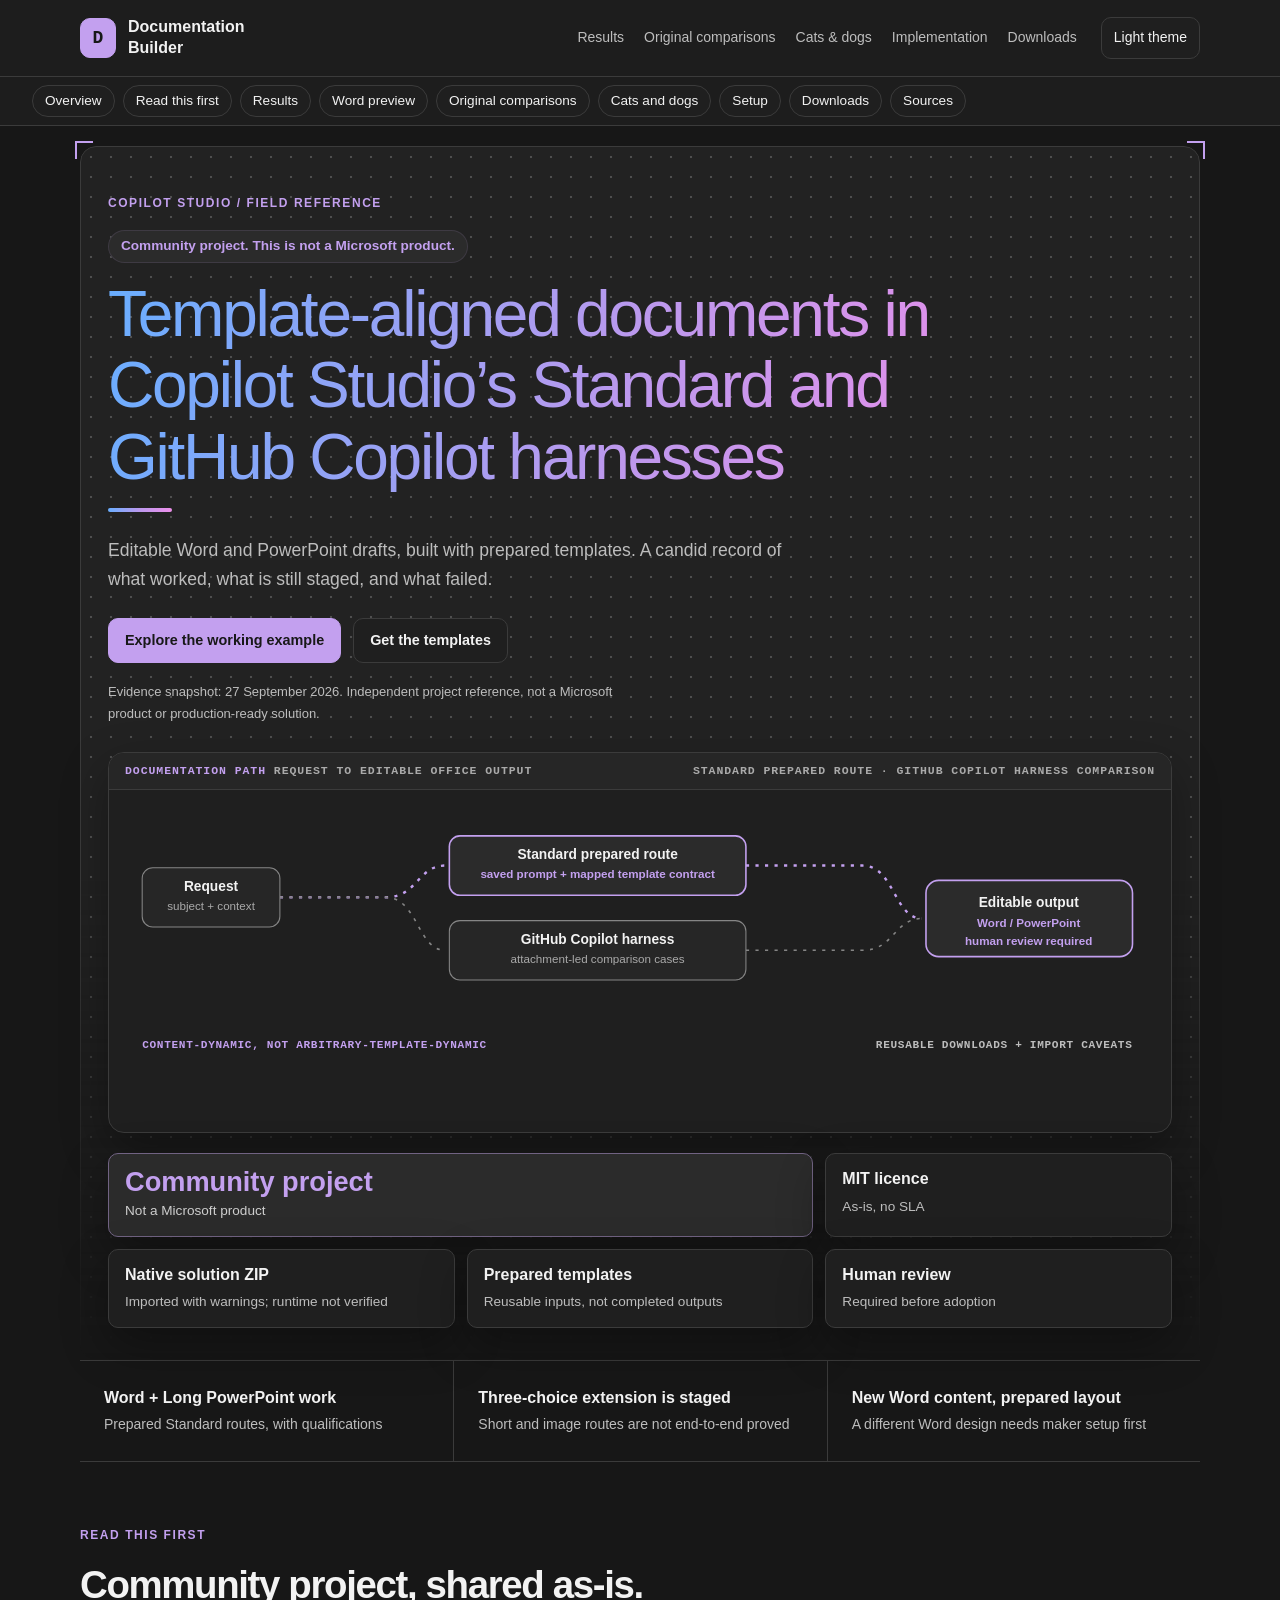
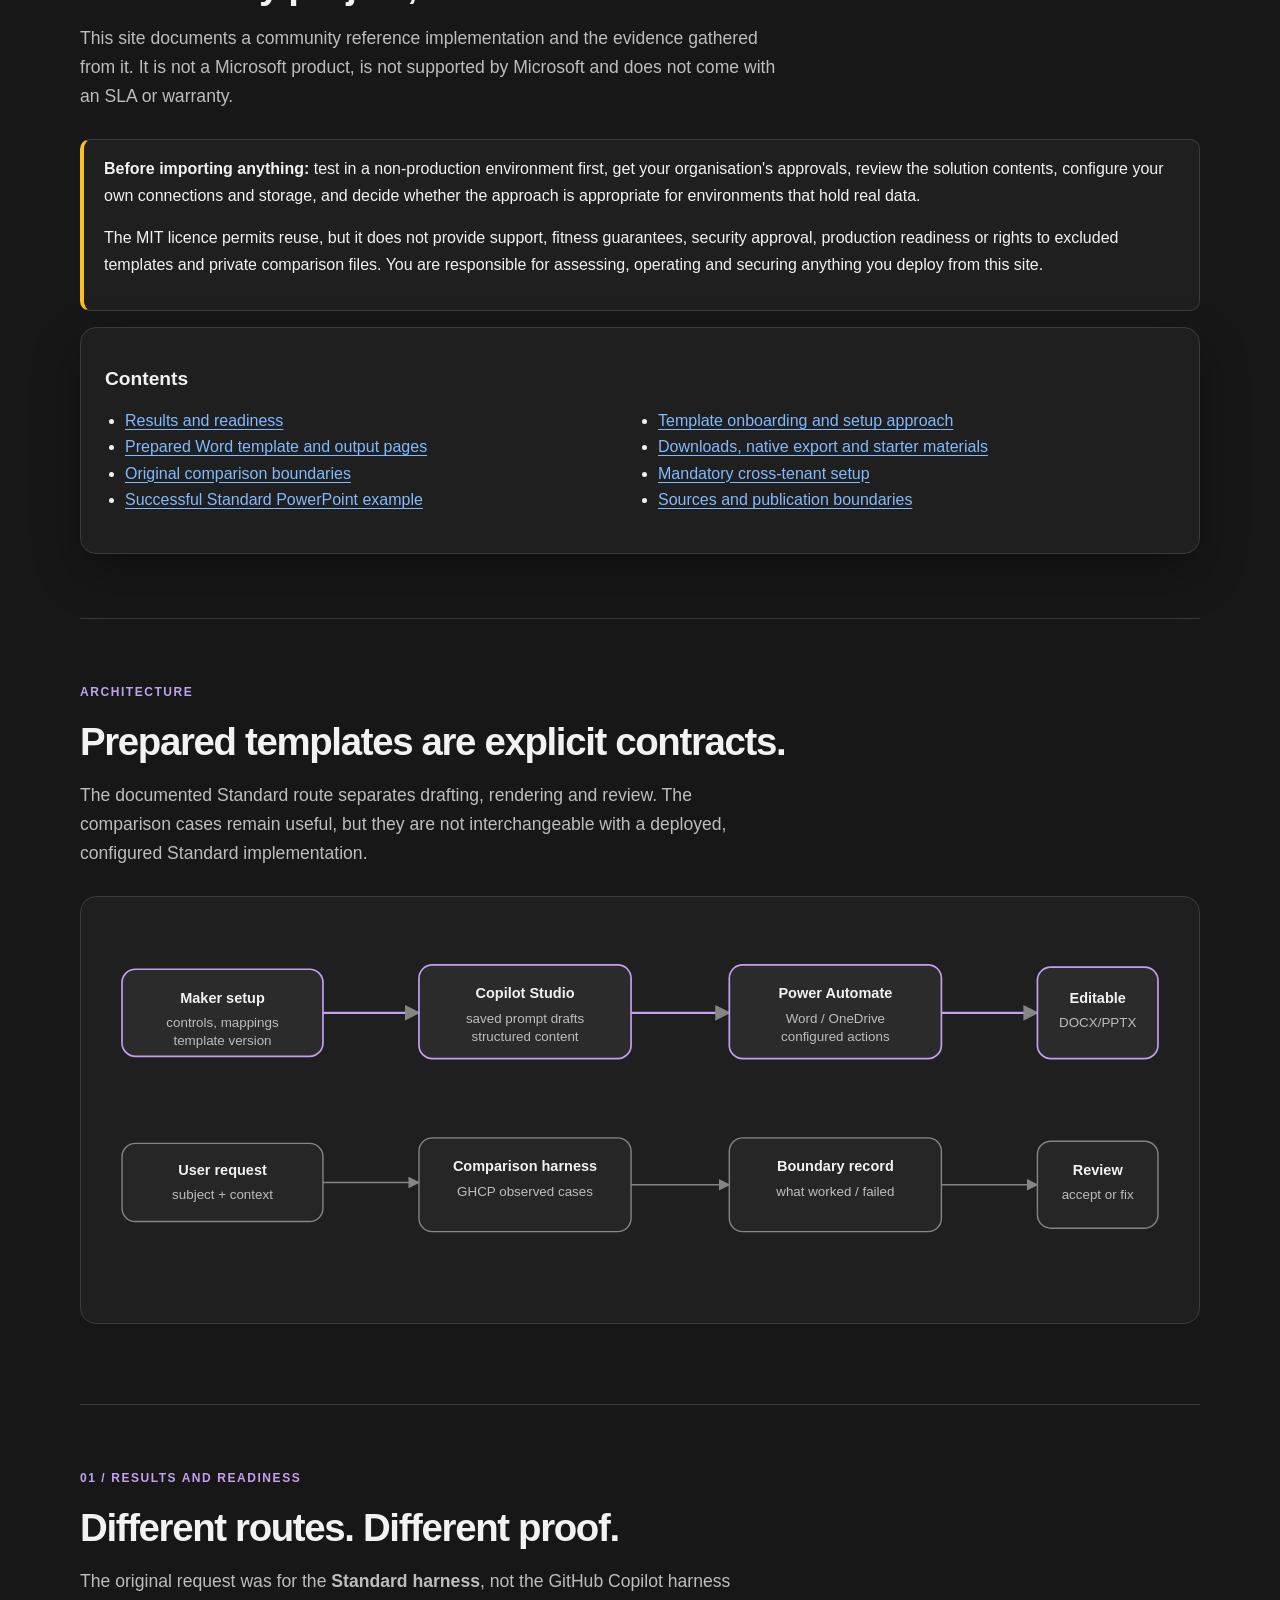
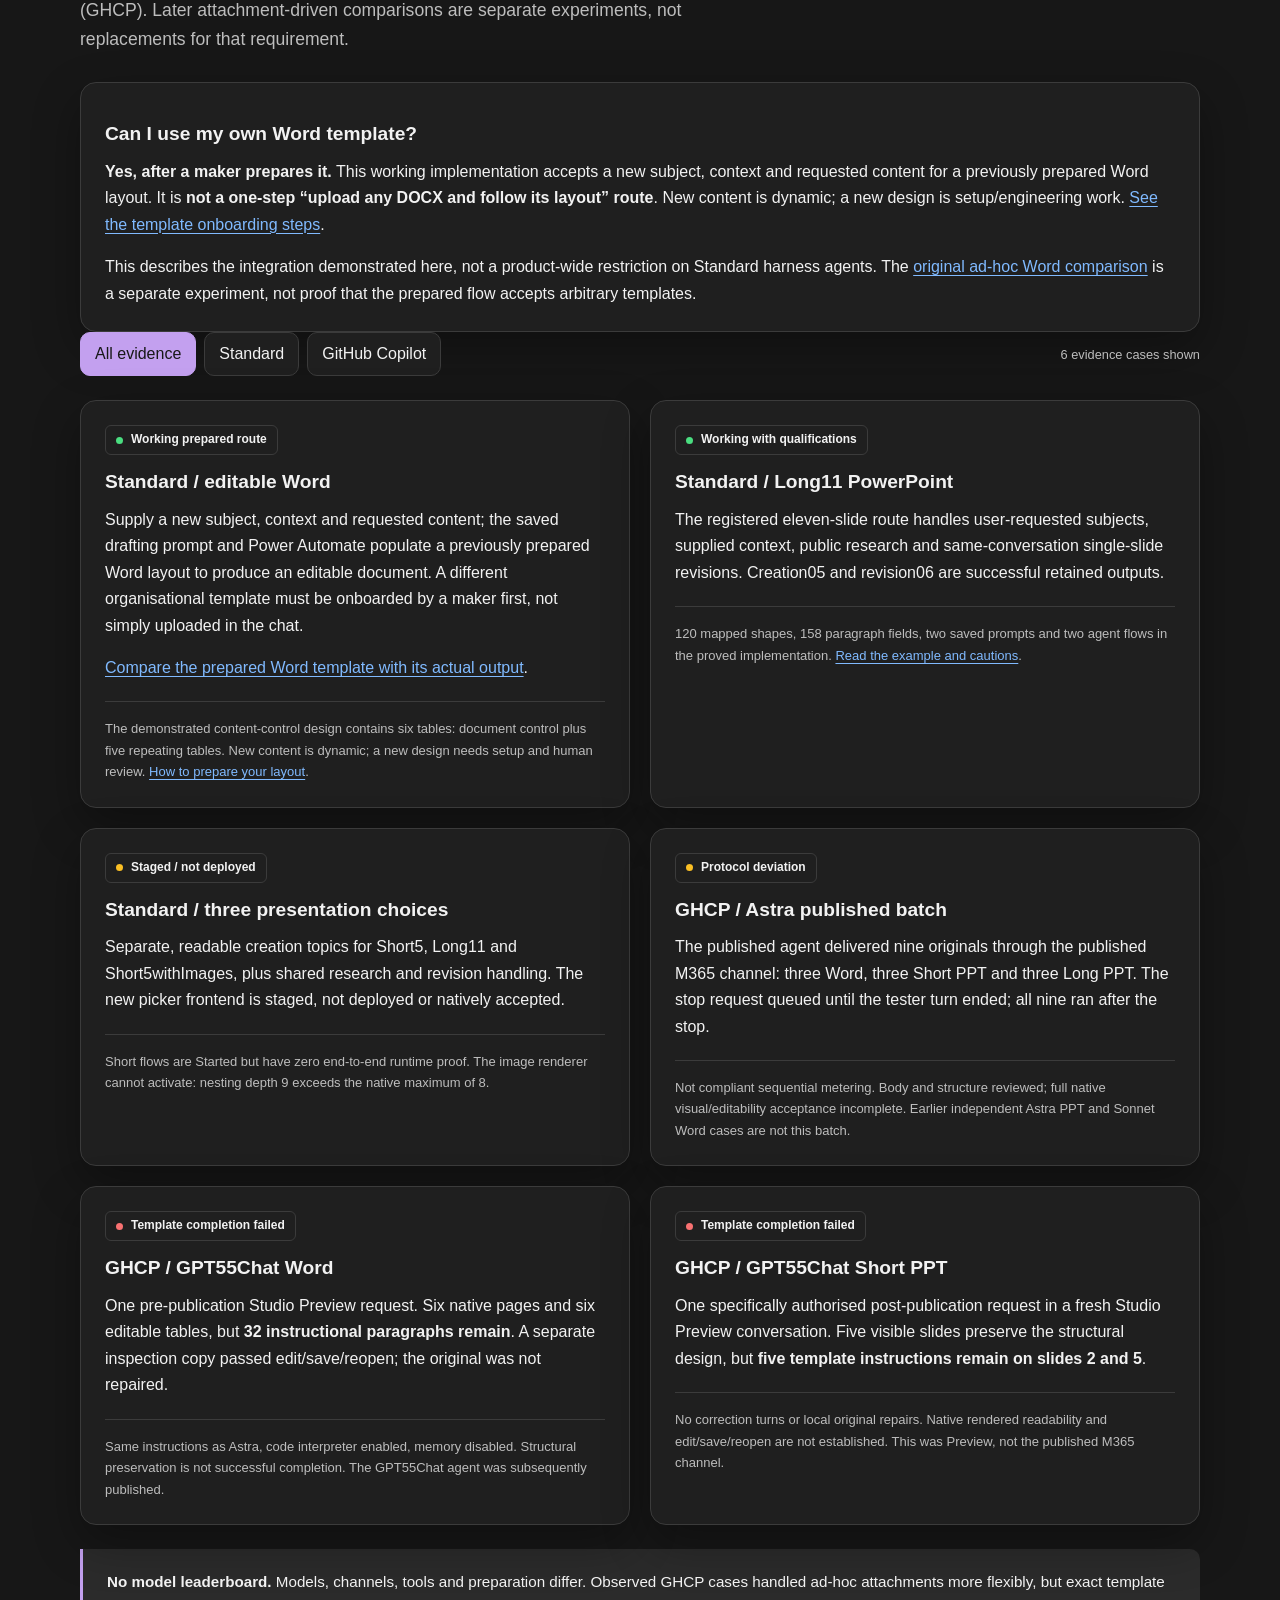
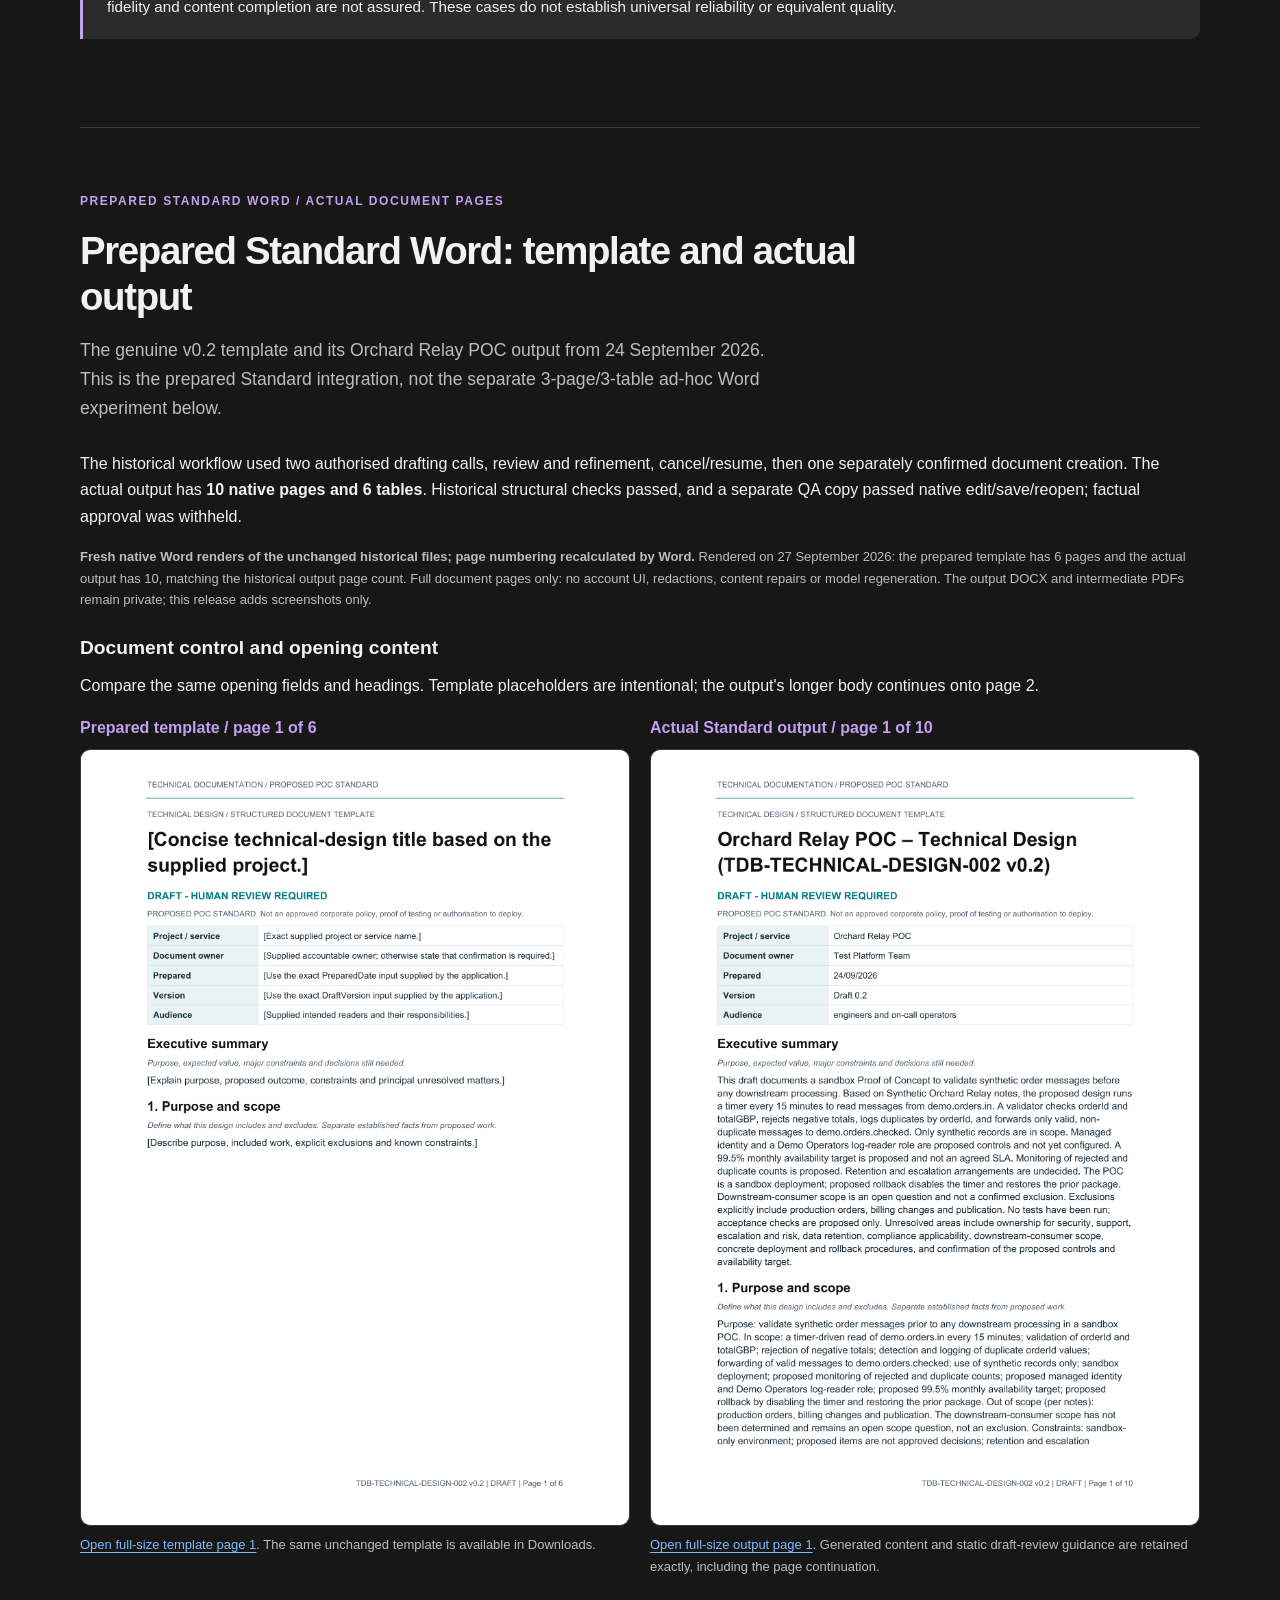
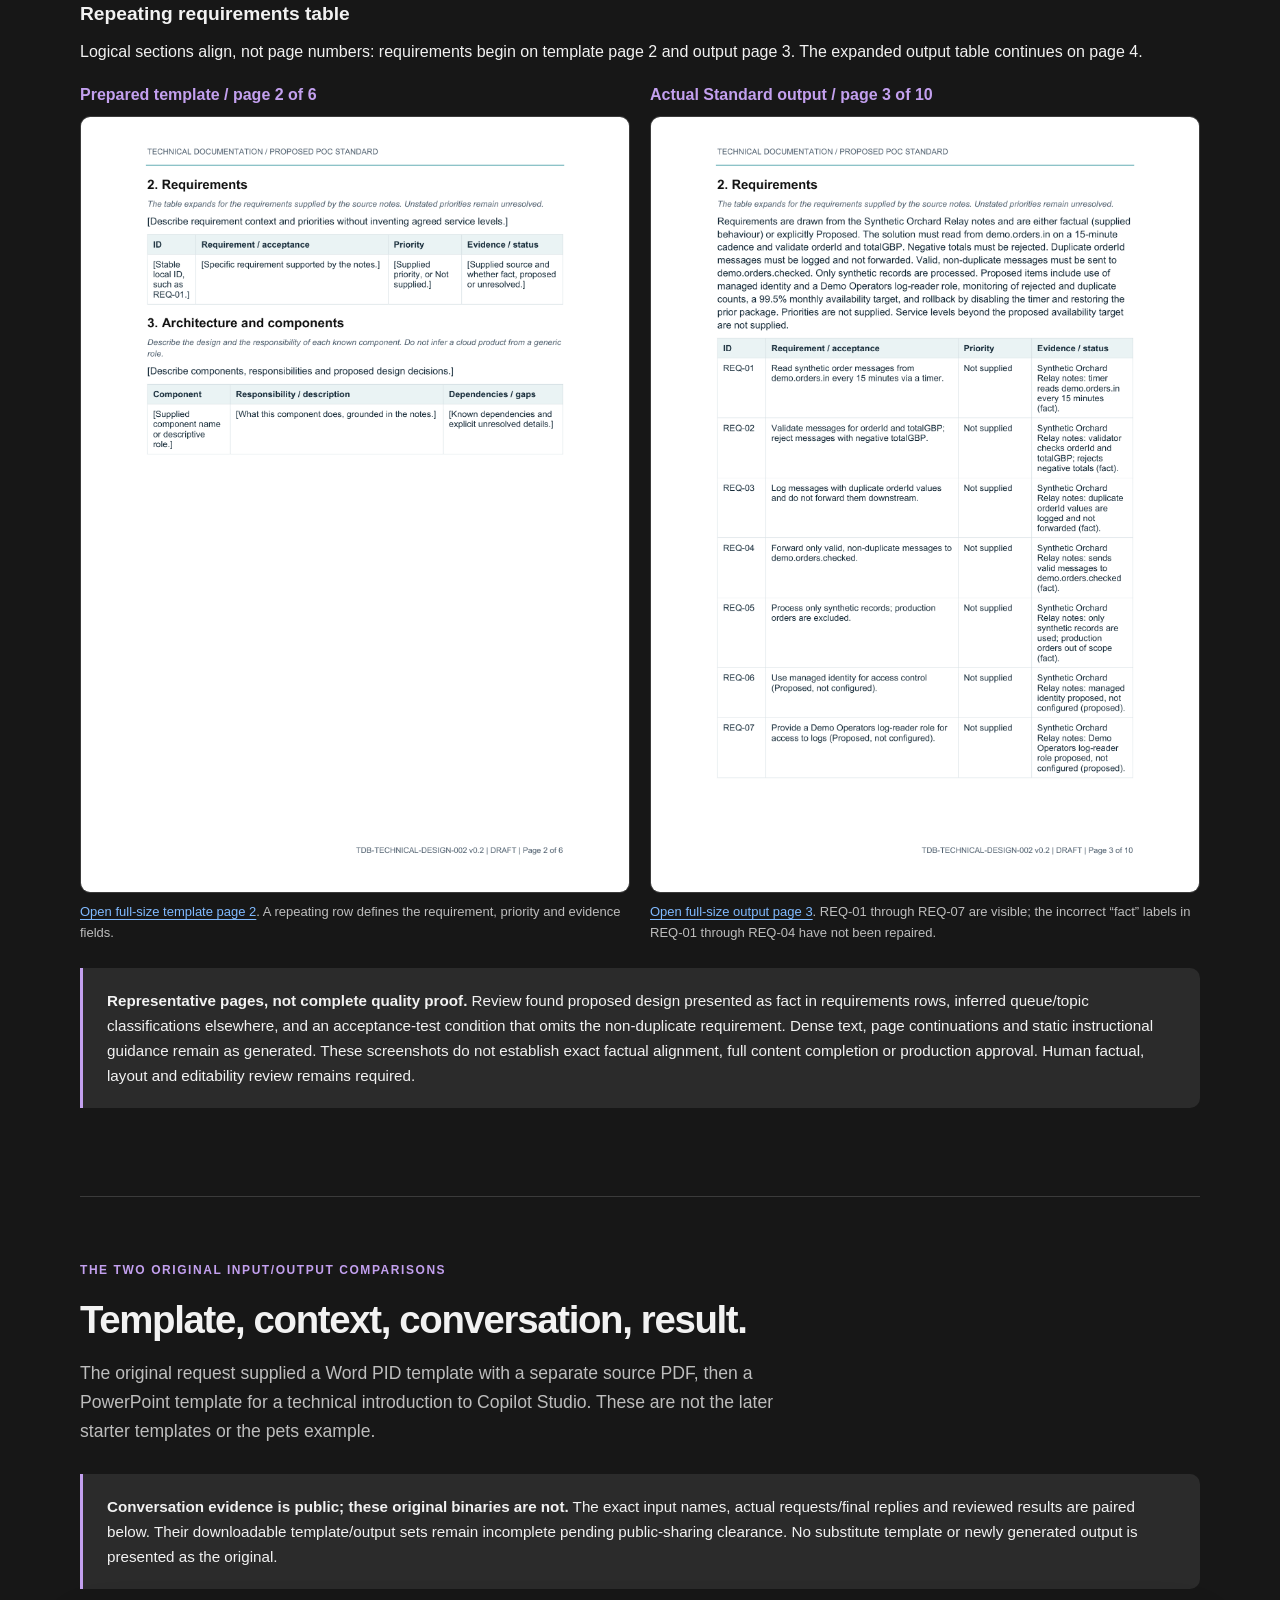
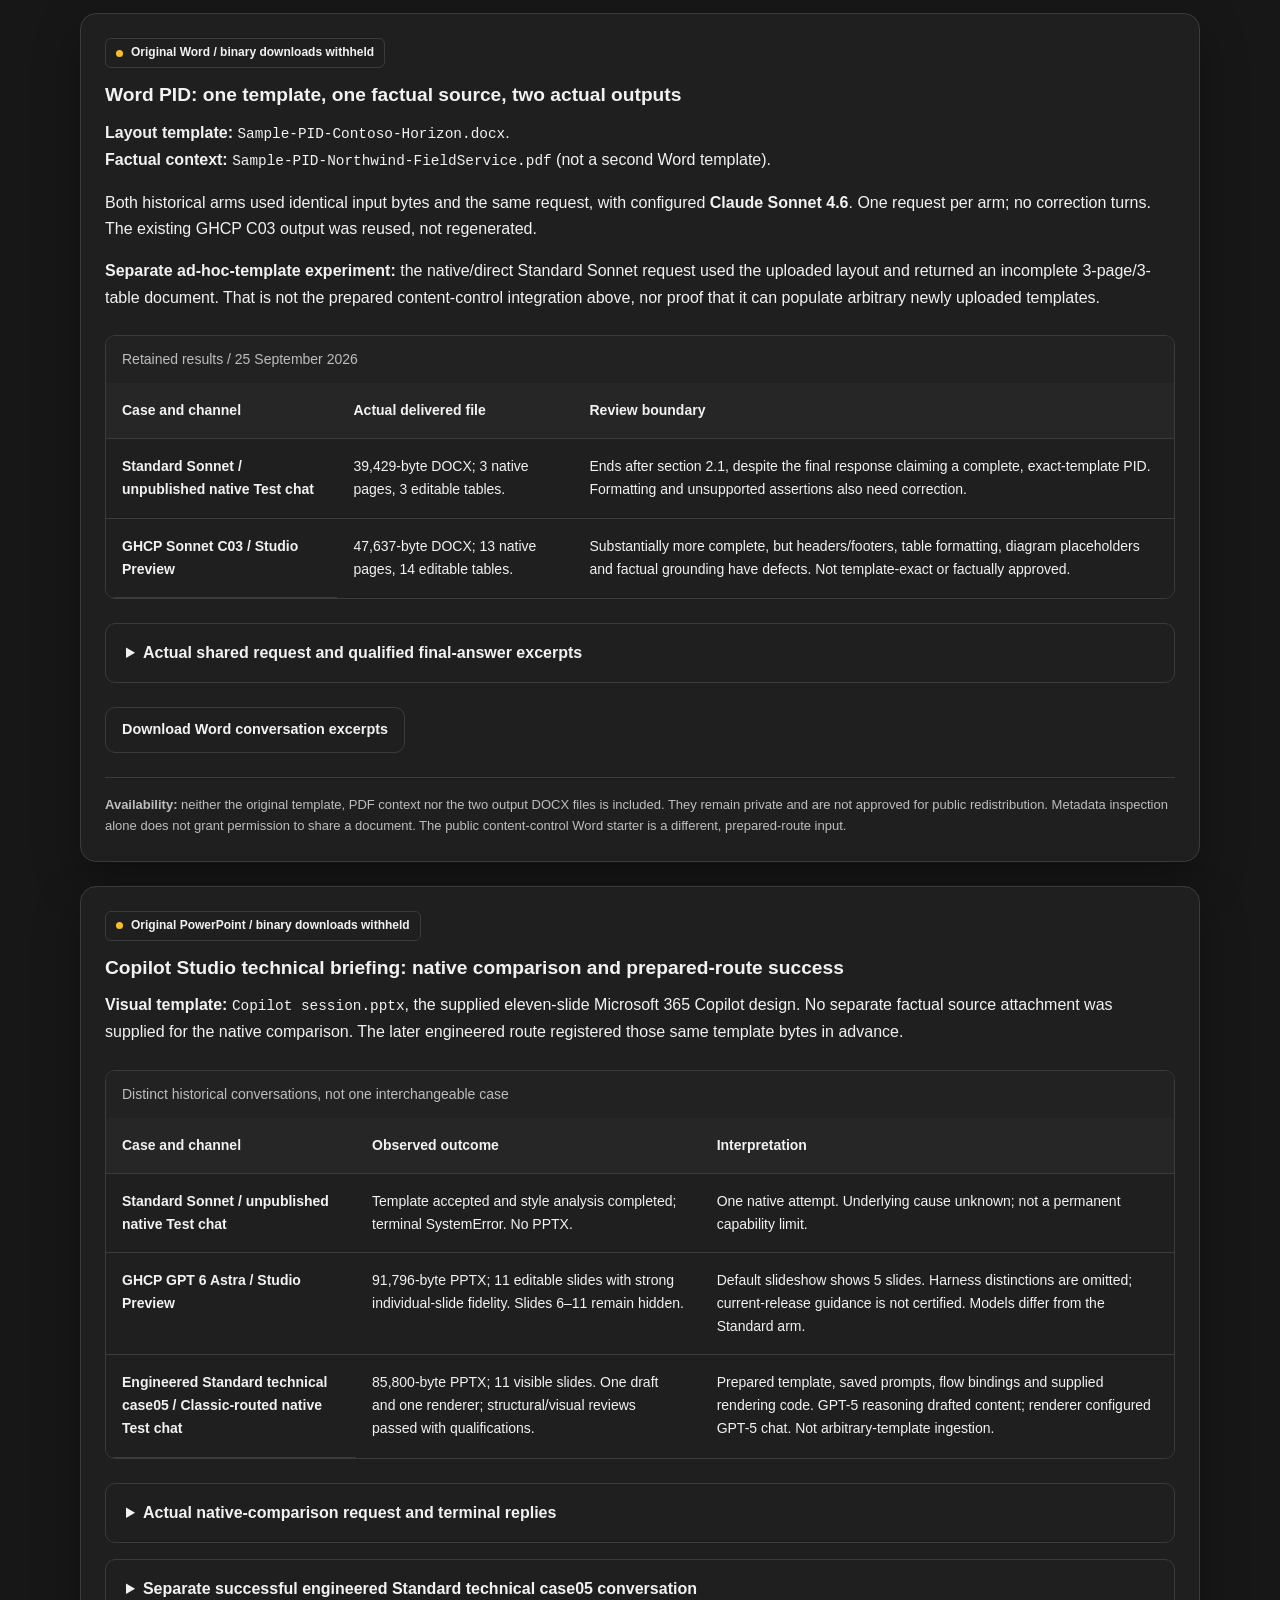
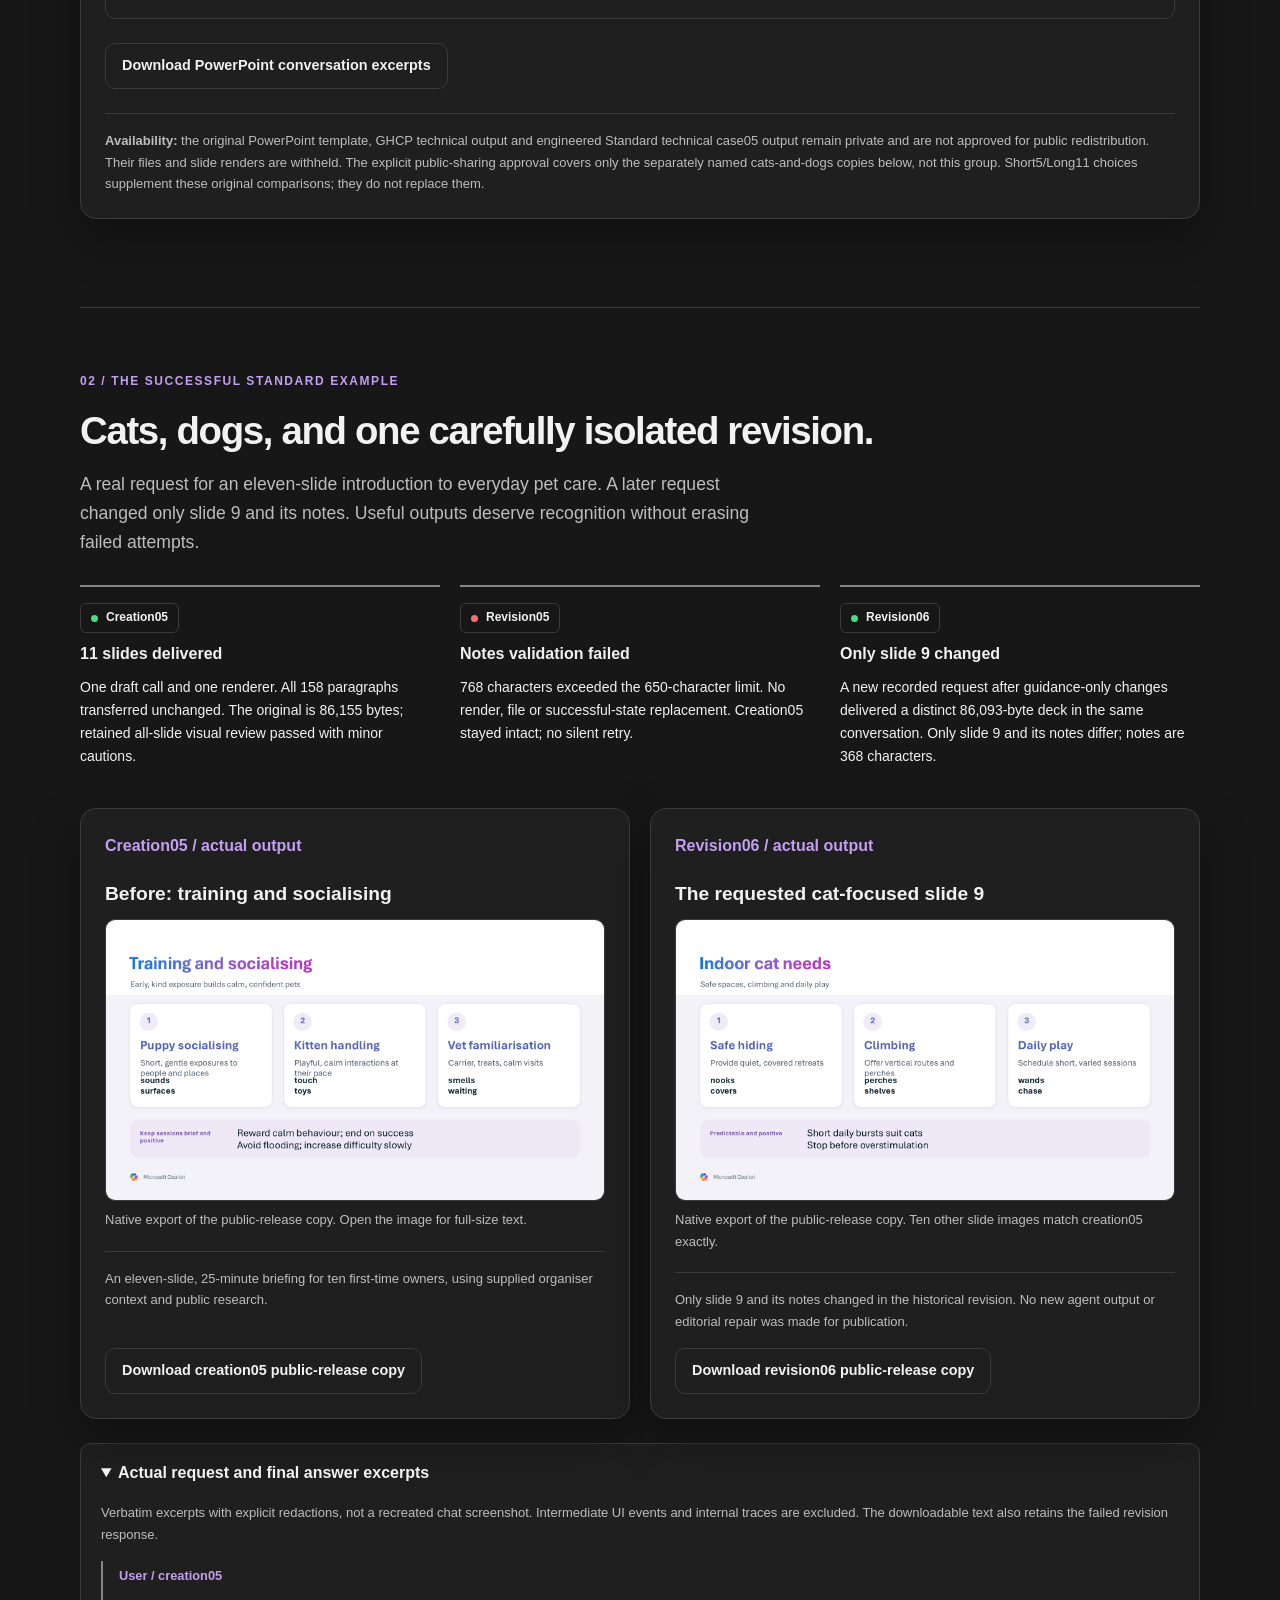
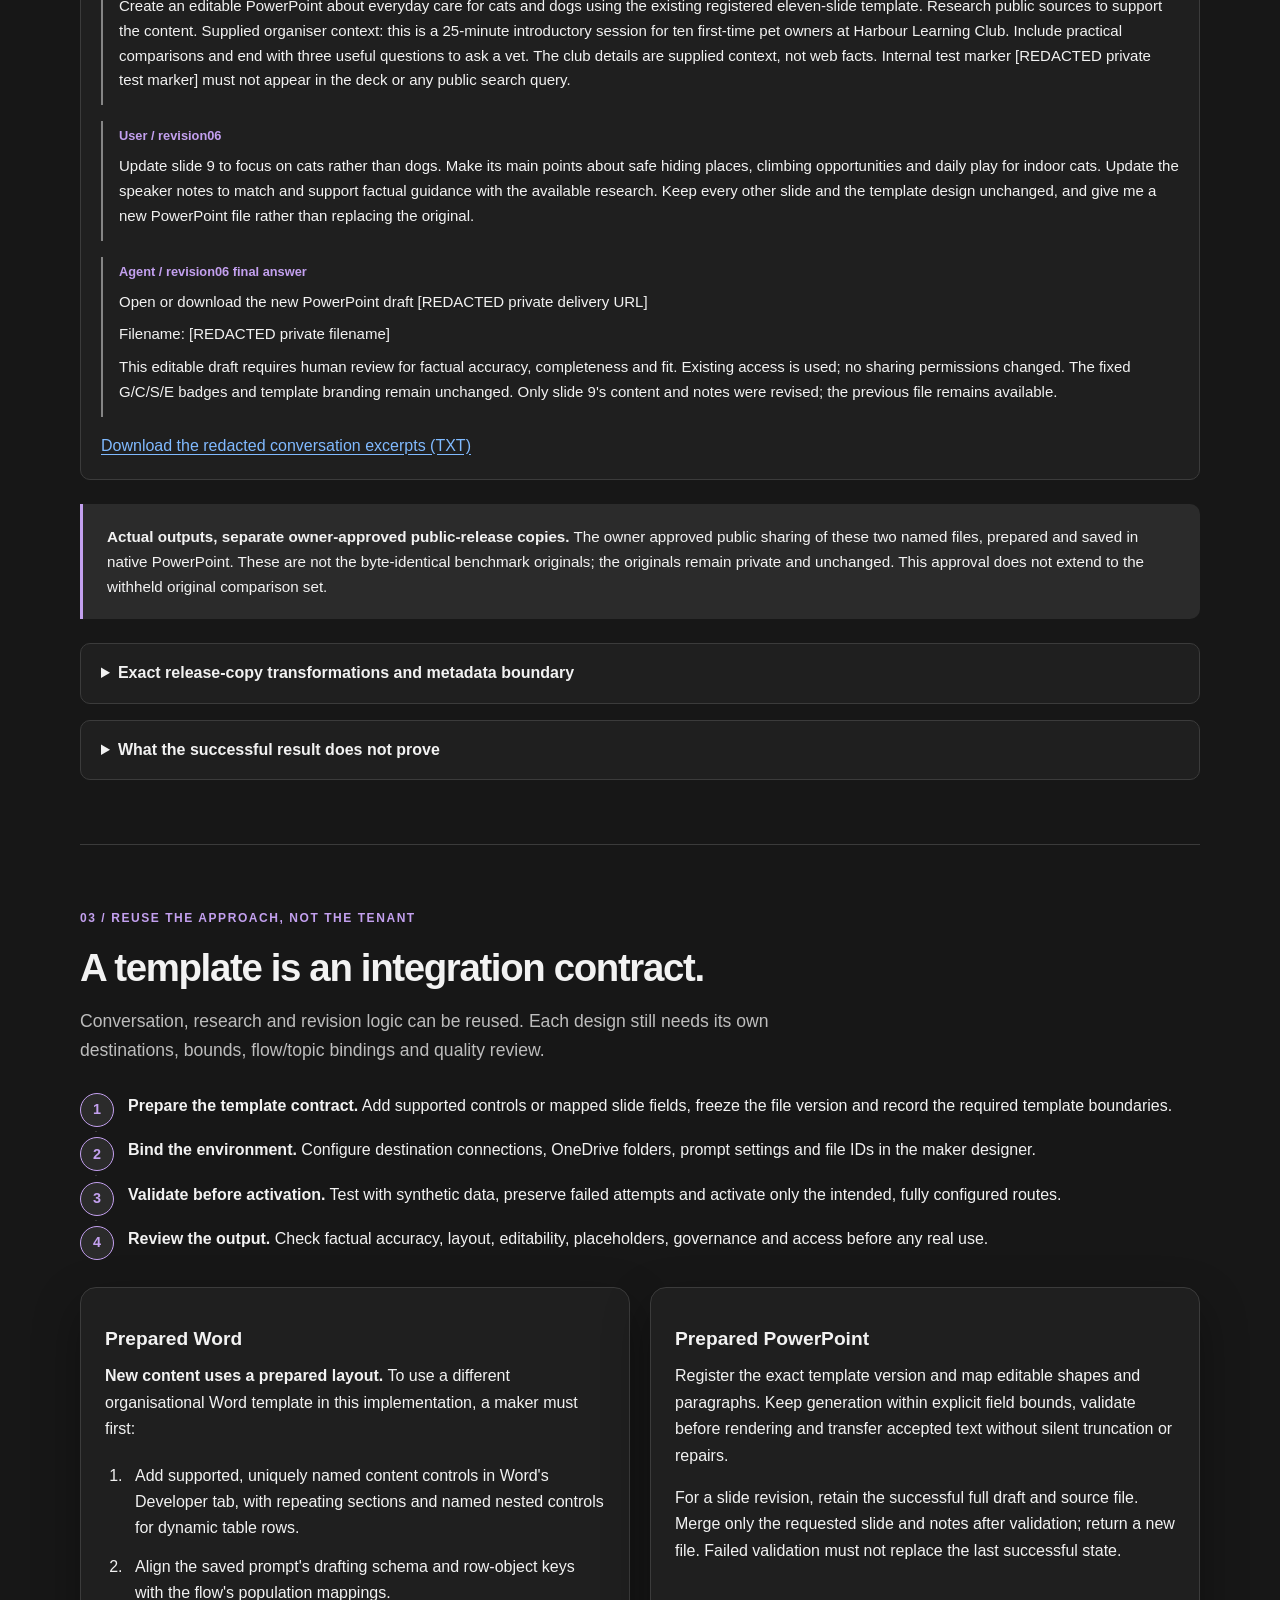
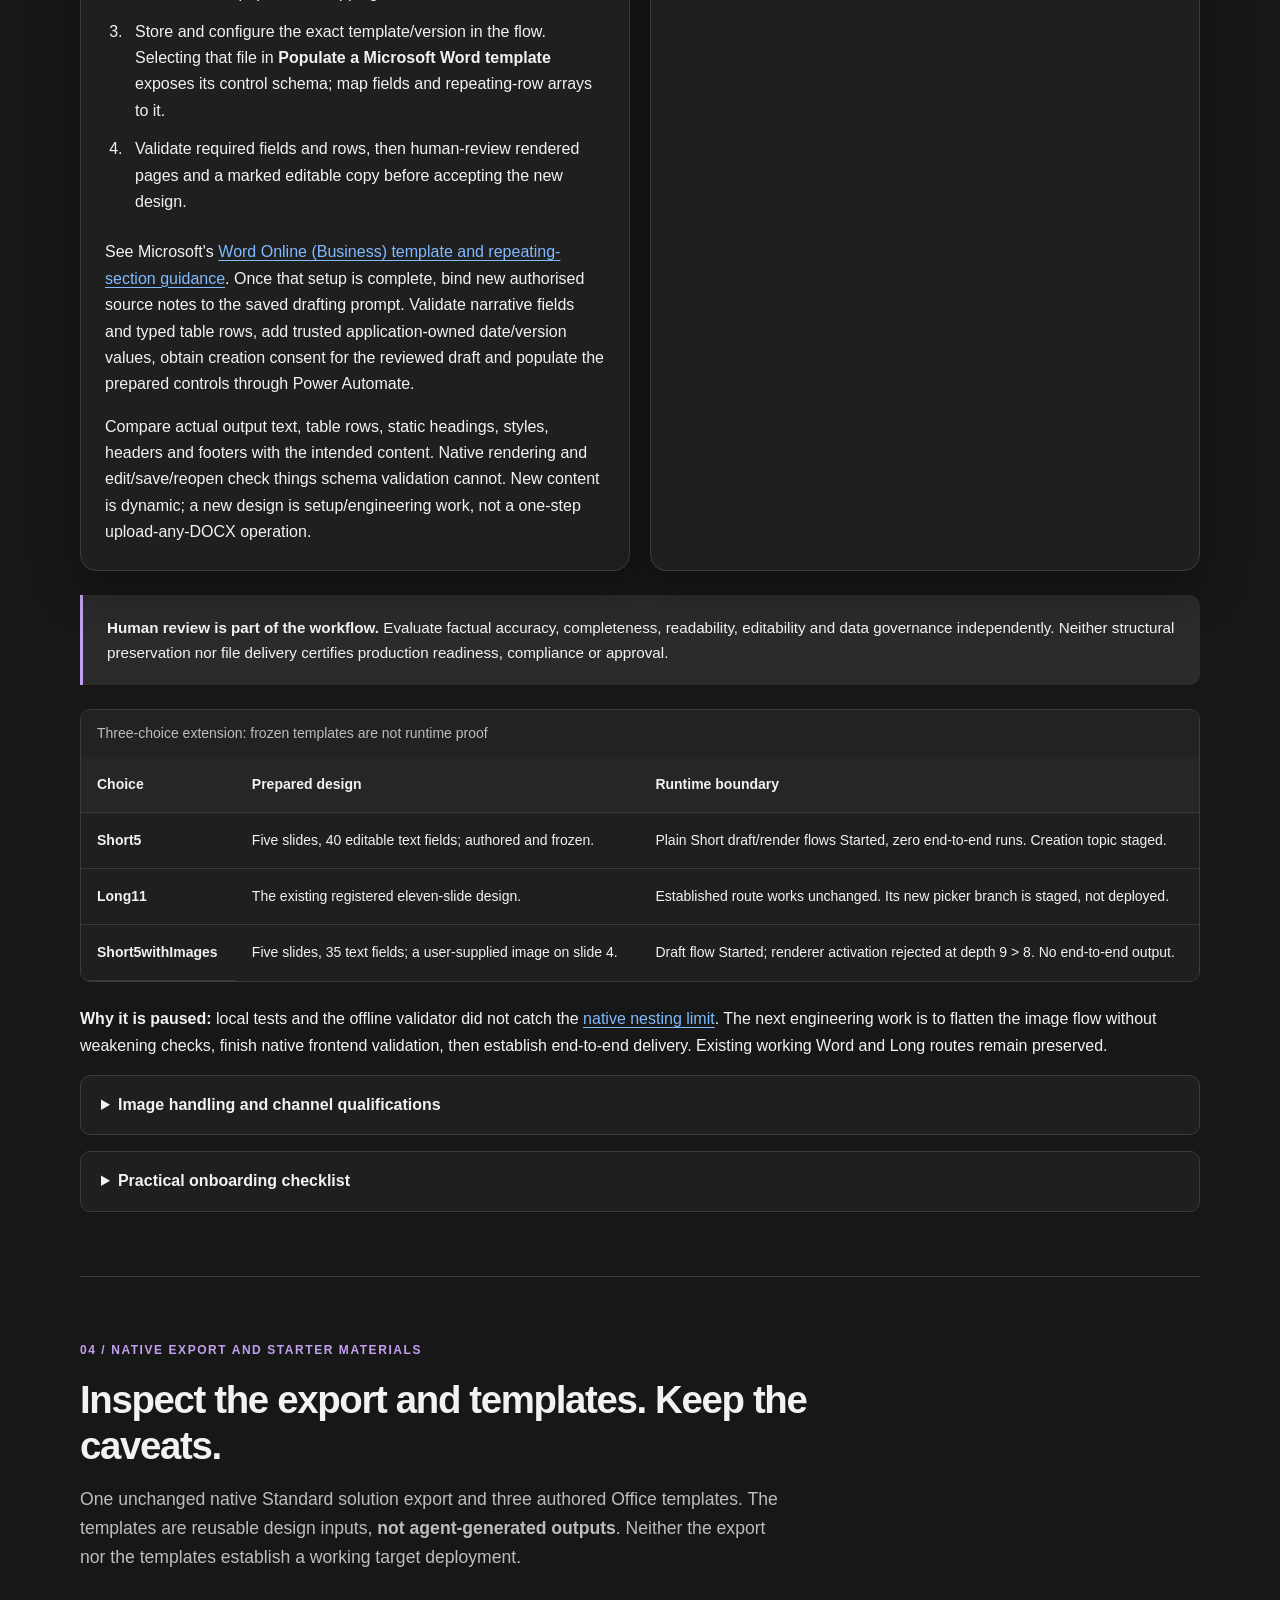
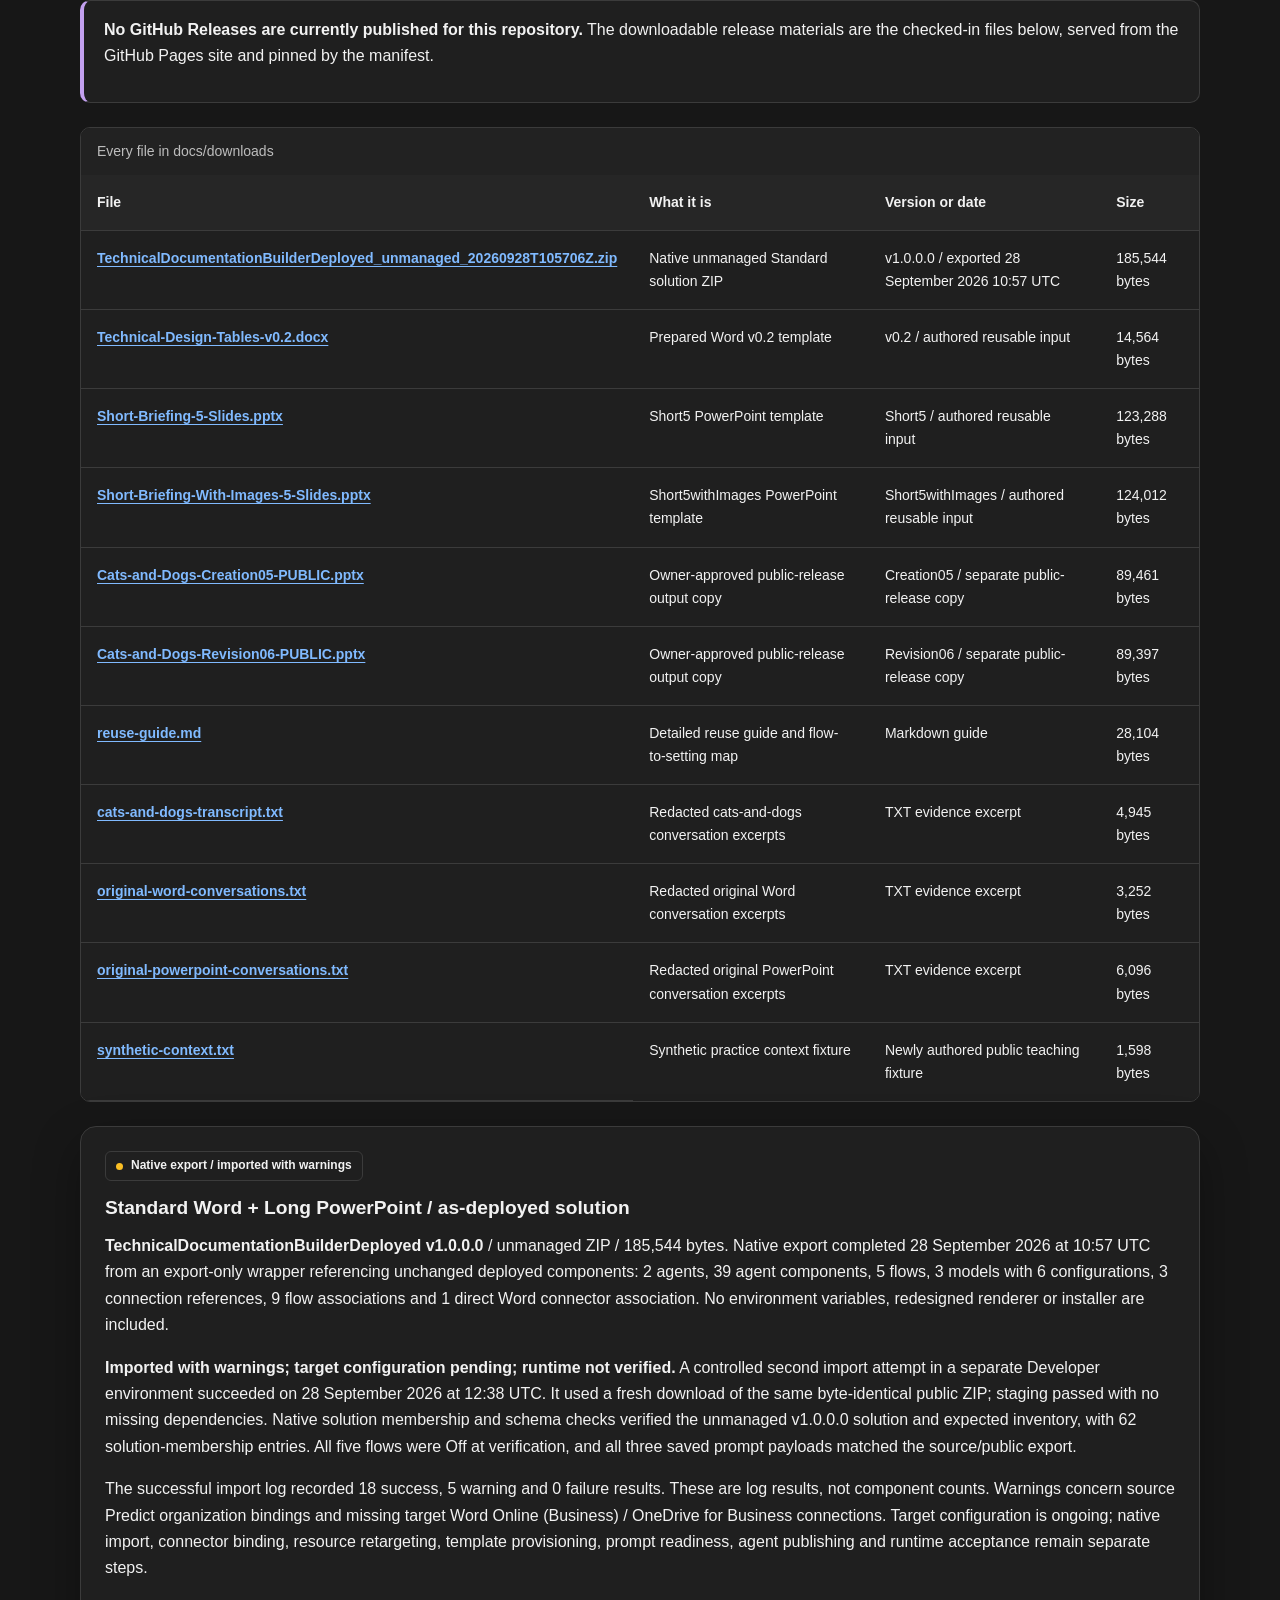
==== commit c1a3f28c: "Fix mangled separators, arrows and social card - Restore the middle dots, en dash and arrows on the " ====
--- a/docs/index.html
+++ b/docs/index.html
@@ -280,7 +280,7 @@
       </div>
       <!-- dl-hero:start -->
         <figure class="dl-signal" aria-labelledby="hero-signal-caption">
-          <figcaption id="hero-signal-caption"><span><b>Documentation path</b> request to editable Office output</span><span>Standard prepared route ? GitHub Copilot harness comparison</span></figcaption>
+          <figcaption id="hero-signal-caption"><span><b>Documentation path</b> request to editable Office output</span><span>Standard prepared route &middot; GitHub Copilot harness comparison</span></figcaption>
           <div class="dl-scroll">
             <svg viewBox="0 0 980 300" role="img" aria-labelledby="docbuilder-signal-title docbuilder-signal-desc">
               <title id="docbuilder-signal-title">Documentation Builder signal diagram</title>
@@ -696,11 +696,11 @@
     <aside class="dl-series" aria-label="More community projects">
       <p class="dl-series-k">More community projects</p>
       <ol>
-        <li><a class="dl-card" href="https://ryanbowie.github.io/custom-agent-reporting-architecture/"><span class="dl-no" aria-hidden="true">01</span><strong>Custom Agent Reporting ? Architecture</strong><span class="dl-desc">How a custom Power BI model can report on agents across Copilot Studio, Agent Builder and Microsoft Foundry. Documentation only.</span><span class="dl-go">Open ?</span></a></li>
-        <li><a class="dl-card" href="https://ryanbowie.github.io/copilot-interaction-logging/"><span class="dl-no" aria-hidden="true">02</span><strong>Copilot Interaction Logging</strong><span class="dl-desc">Build guide: Copilot interaction records from the Purview audit log, collected into Dataverse by two Power Automate flows.</span><span class="dl-go">Open ?</span></a></li>
-        <li><a class="dl-card" href="https://ryanbowie.github.io/copilot-studio-powerplatform-solution-reviewer-site/"><span class="dl-no" aria-hidden="true">03</span><strong>Power Platform Solution Reviewer</strong><span class="dl-desc">A Copilot Studio agent that reviews Power Platform solutions, with a real canvas-app walkthrough, detailed output and setup guidance.</span><span class="dl-go">Open ?</span></a></li>
-        <li><a class="dl-card" href="https://ryanbowie.github.io/copilot-studio-sharepoint-search-hub/"><span class="dl-no" aria-hidden="true">04</span><strong>SharePoint Search Hub</strong><span class="dl-desc">Hub-and-spoke SharePoint search in Copilot Studio, with caller-checked results, a private Excel export and a verified 512-item demo.</span><span class="dl-go">Open ?</span></a></li>
-        <li><a class="dl-card" href="https://ryanbowie.github.io/copilot-studio-powerbi-agent/"><span class="dl-no" aria-hidden="true">05</span><strong>Power BI Agent</strong><span class="dl-desc">A standard Copilot Studio agent that writes DAX and queries Power BI semantic models as the signed-in user.</span><span class="dl-go">Open ?</span></a></li>
+        <li><a class="dl-card" href="https://ryanbowie.github.io/custom-agent-reporting-architecture/"><span class="dl-no" aria-hidden="true">01</span>        <strong>Custom Agent Reporting &ndash; Architecture</strong><span class="dl-desc">How a custom Power BI model can report on agents across Copilot Studio, Agent Builder and Microsoft Foundry. Documentation only.</span><span class="dl-go">Open &rarr;</span></a></li>
+                <li><a class="dl-card" href="https://ryanbowie.github.io/copilot-interaction-logging/"><span class="dl-no" aria-hidden="true">02</span><strong>Copilot Interaction Logging</strong><span class="dl-desc">Build guide: Copilot interaction records from the Purview audit log, collected into Dataverse by two Power Automate flows.</span><span class="dl-go">Open &rarr;</span></a></li>
+                <li><a class="dl-card" href="https://ryanbowie.github.io/copilot-studio-powerplatform-solution-reviewer-site/"><span class="dl-no" aria-hidden="true">03</span><strong>Power Platform Solution Reviewer</strong><span class="dl-desc">A Copilot Studio agent that reviews Power Platform solutions, with a real canvas-app walkthrough, detailed output and setup guidance.</span><span class="dl-go">Open &rarr;</span></a></li>
+                <li><a class="dl-card" href="https://ryanbowie.github.io/copilot-studio-sharepoint-search-hub/"><span class="dl-no" aria-hidden="true">04</span><strong>SharePoint Search Hub</strong><span class="dl-desc">Hub-and-spoke SharePoint search in Copilot Studio, with caller-checked results, a private Excel export and a verified 512-item demo.</span><span class="dl-go">Open &rarr;</span></a></li>
+                <li><a class="dl-card" href="https://ryanbowie.github.io/copilot-studio-powerbi-agent/"><span class="dl-no" aria-hidden="true">05</span><strong>Power BI Agent</strong><span class="dl-desc">A standard Copilot Studio agent that writes DAX and queries Power BI semantic models as the signed-in user.</span><span class="dl-go">Open &rarr;</span></a></li>
         <li><a class="dl-card" href="#top" aria-current="page"><span class="dl-no" aria-hidden="true">06</span><strong>Documentation Builder</strong><span class="dl-desc">Template-aligned Word and PowerPoint documents from Copilot Studio, comparing the Standard and GitHub Copilot harnesses.</span><span class="dl-here">You are here</span></a></li>
       </ol>
     </aside>
@@ -708,7 +708,7 @@
   </main>
   <footer class="site-footer">
     <div class="inner">
-      <p>Documentation Builder ? <a href="https://github.com/RyanBowie/copilot-studio-documentation-builder/blob/main/LICENSE">MIT licence</a> ? <a href="https://github.com/RyanBowie/copilot-studio-documentation-builder#readme">README</a> ? <a href="https://github.com/RyanBowie/copilot-studio-documentation-builder/blob/main/release-manifest.json">Release manifest</a> ? <a href="#downloads">Downloads</a></p>
+      <p>Documentation Builder &middot; <a href="https://github.com/RyanBowie/copilot-studio-documentation-builder/blob/main/LICENSE">MIT licence</a> &middot; <a href="https://github.com/RyanBowie/copilot-studio-documentation-builder#readme">README</a> &middot; <a href="https://github.com/RyanBowie/copilot-studio-documentation-builder/blob/main/release-manifest.json">Release manifest</a> &middot; <a href="#downloads">Downloads</a></p>
       <p>Provided as is, without warranty of any kind. You're responsible for assessing, operating and securing anything you deploy from this site.</p>
     </div>
   </footer>
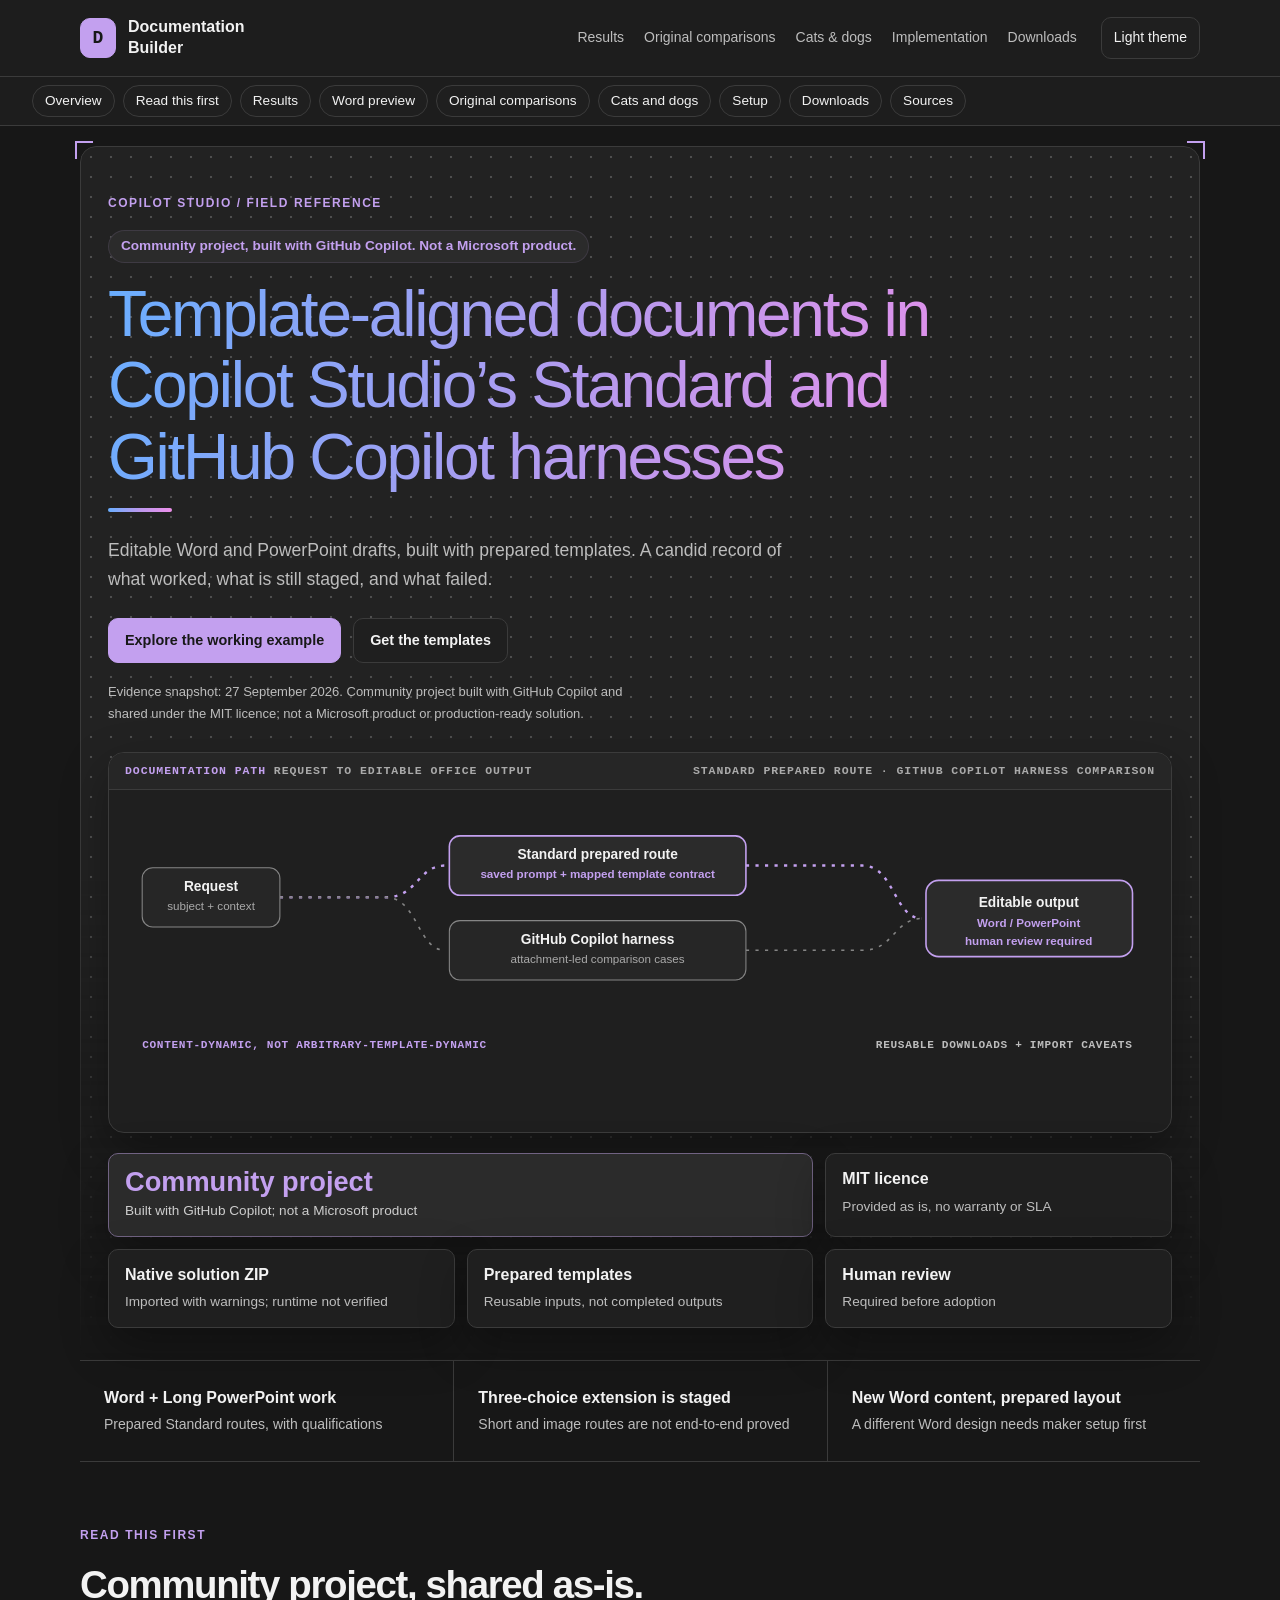
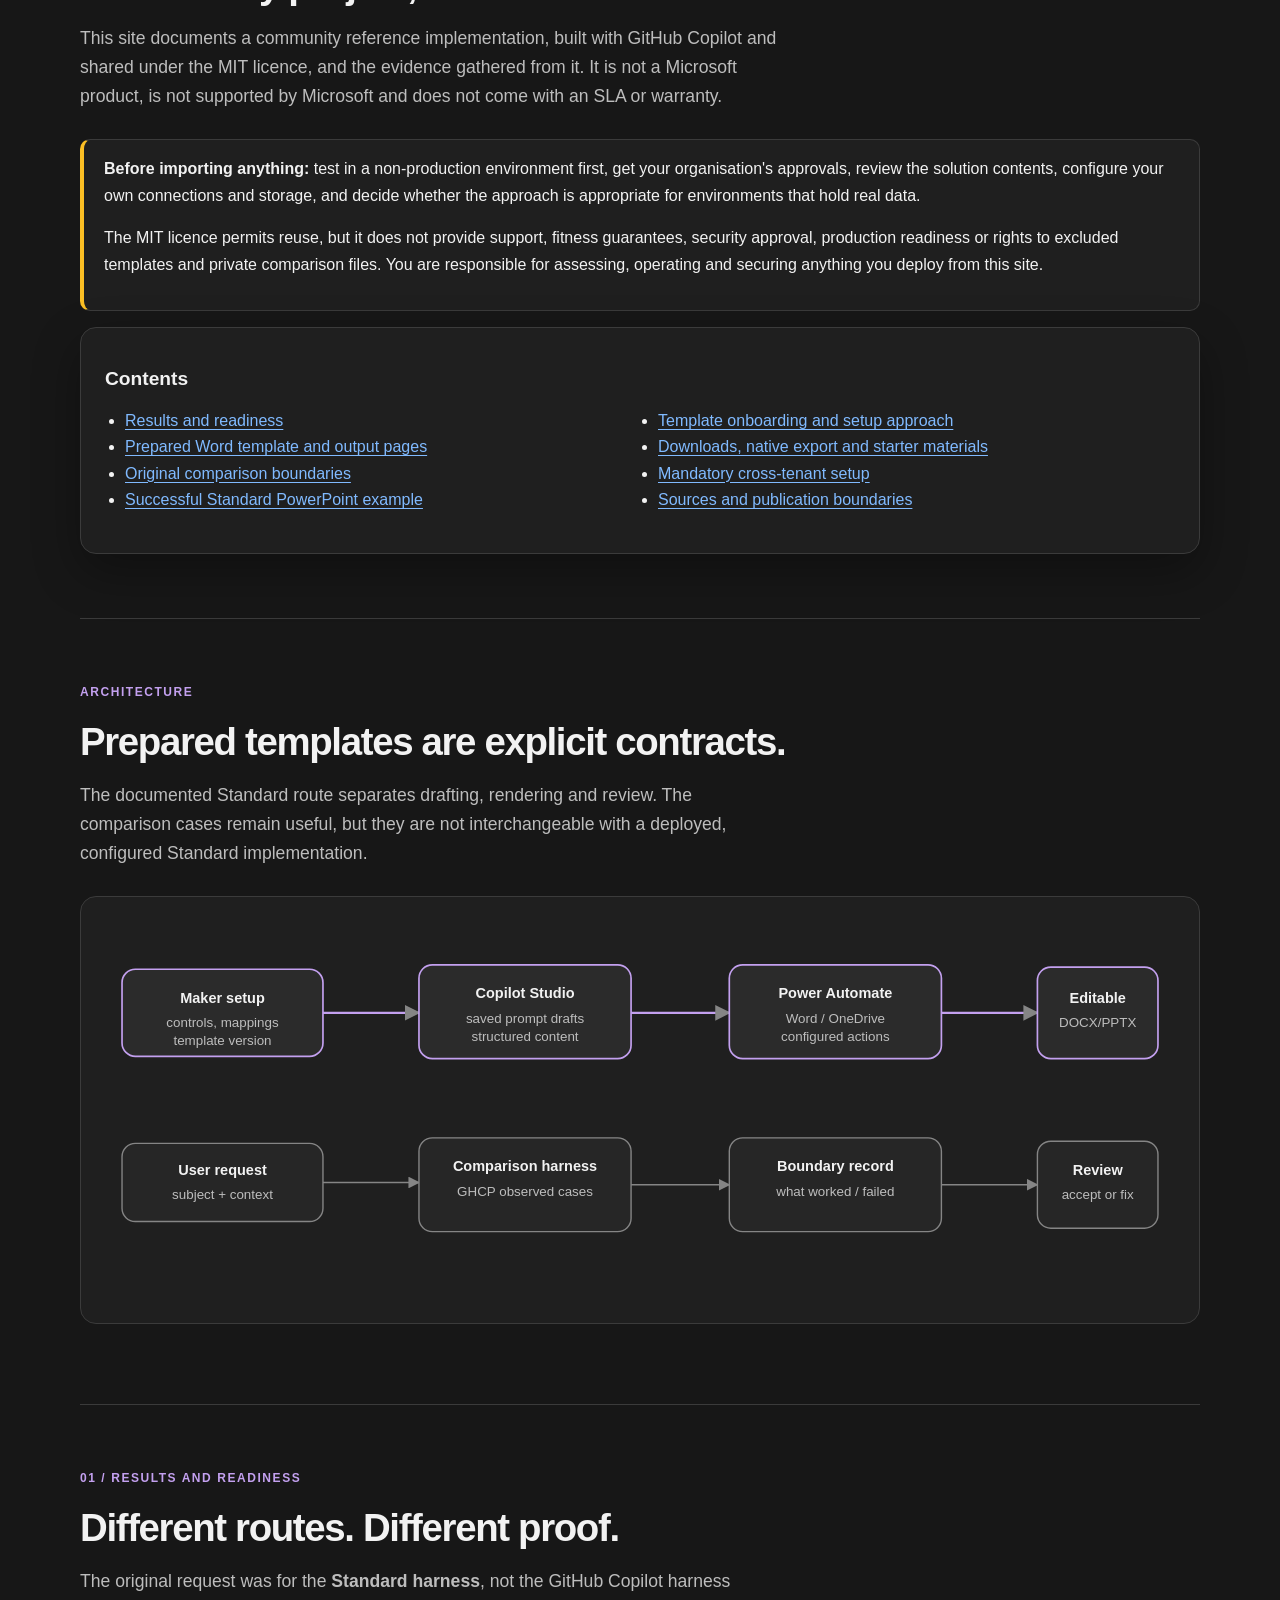
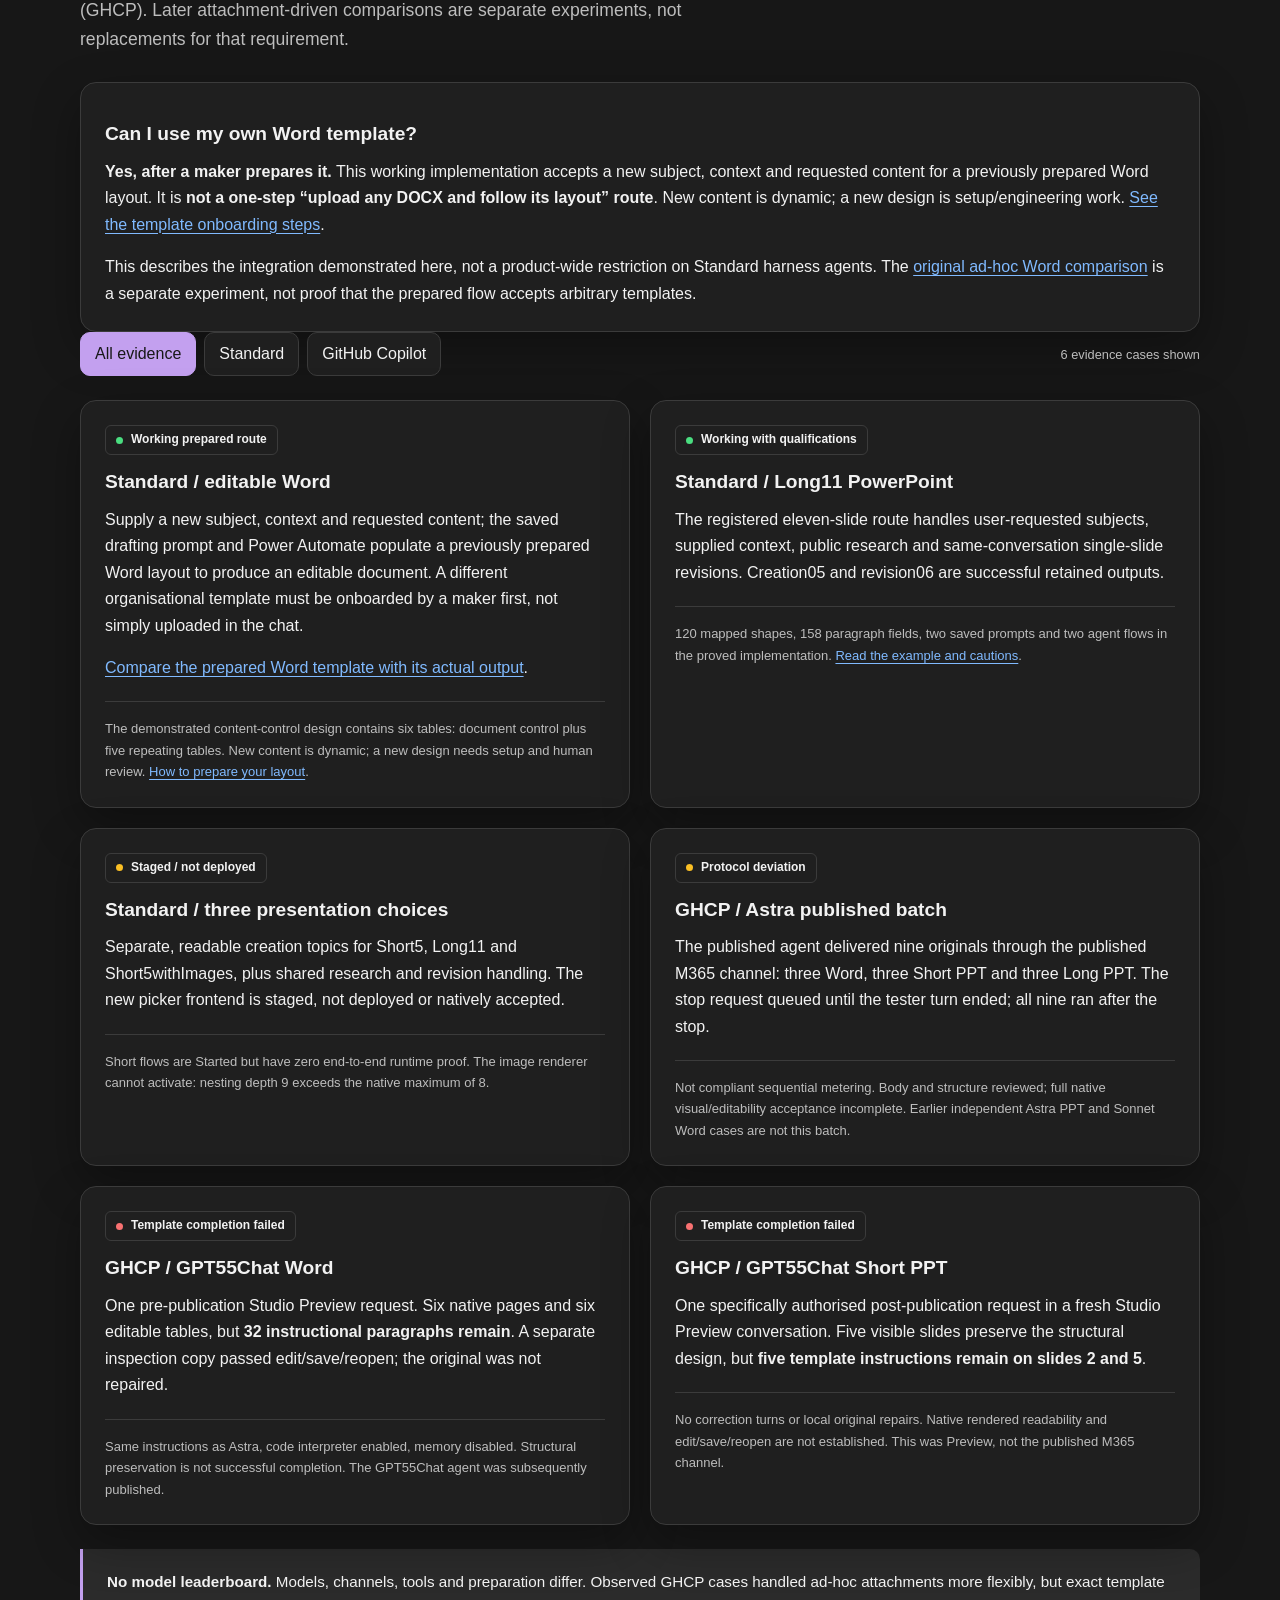
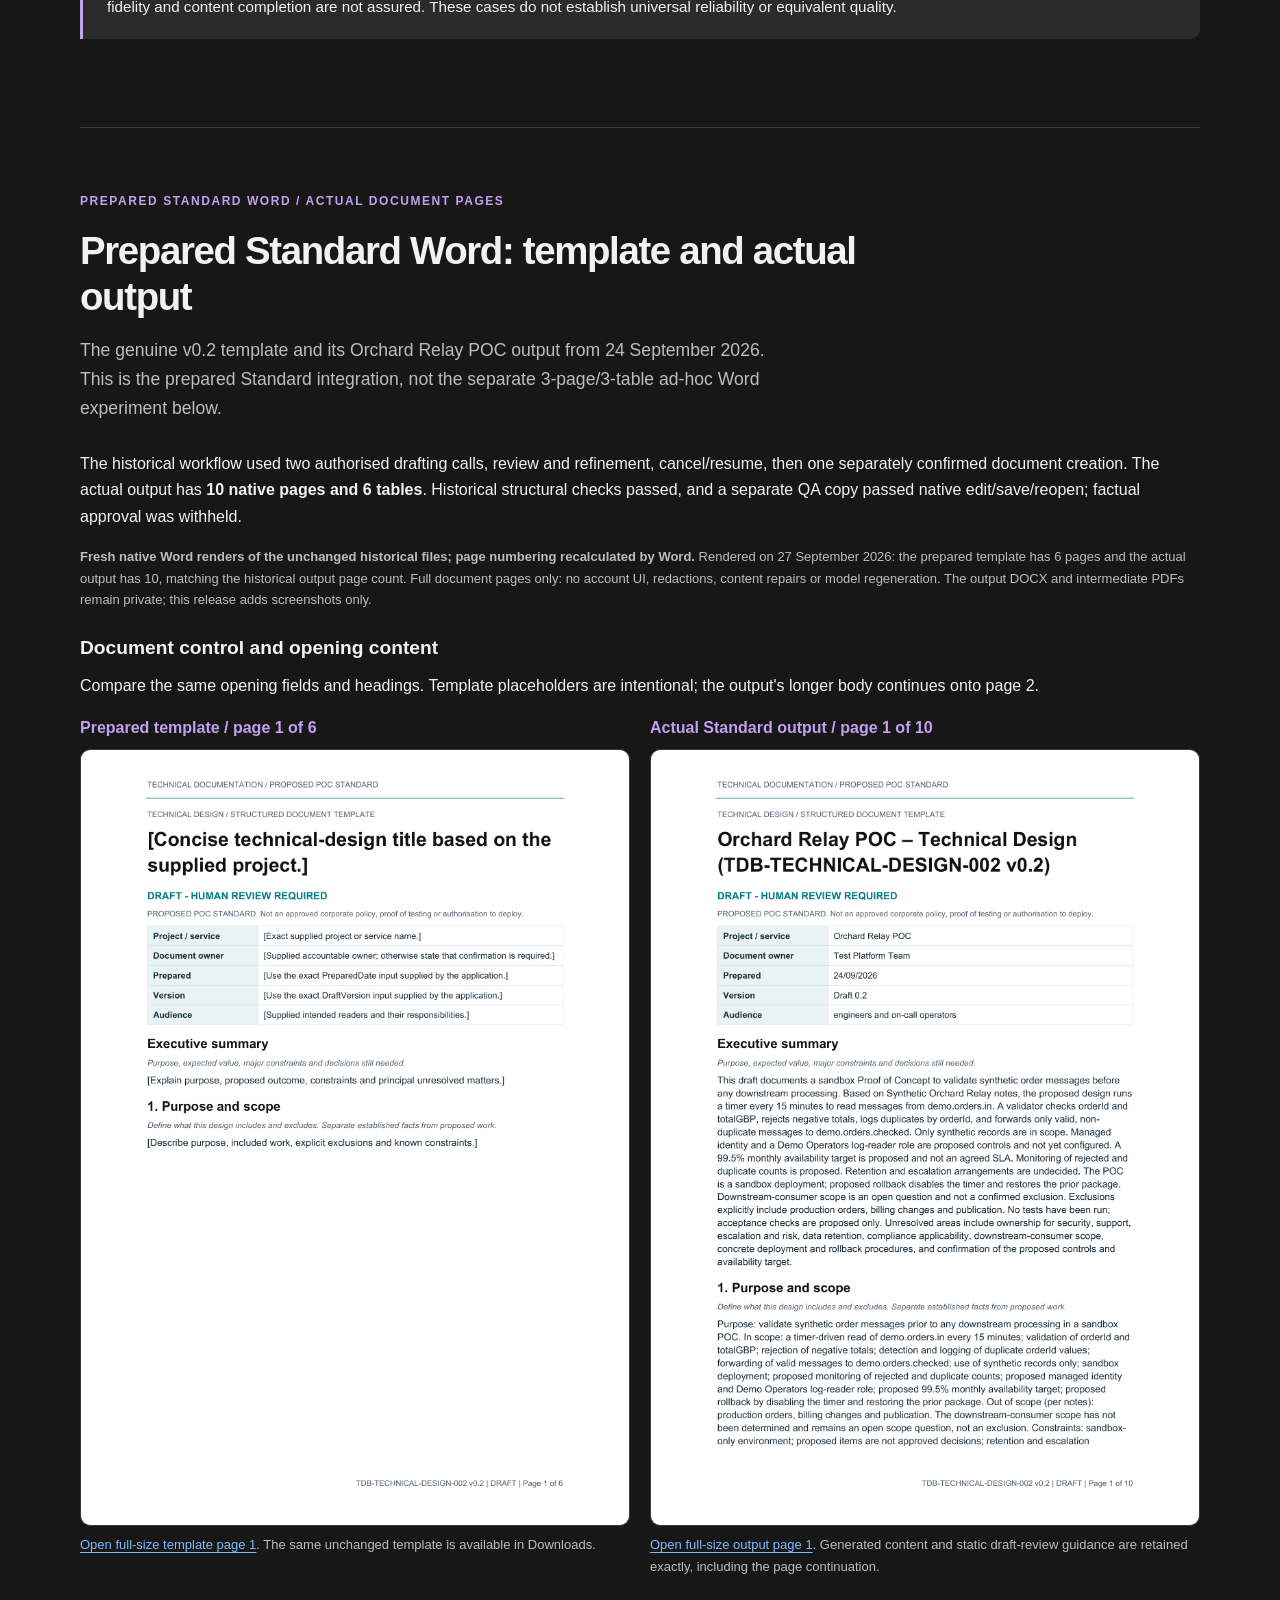
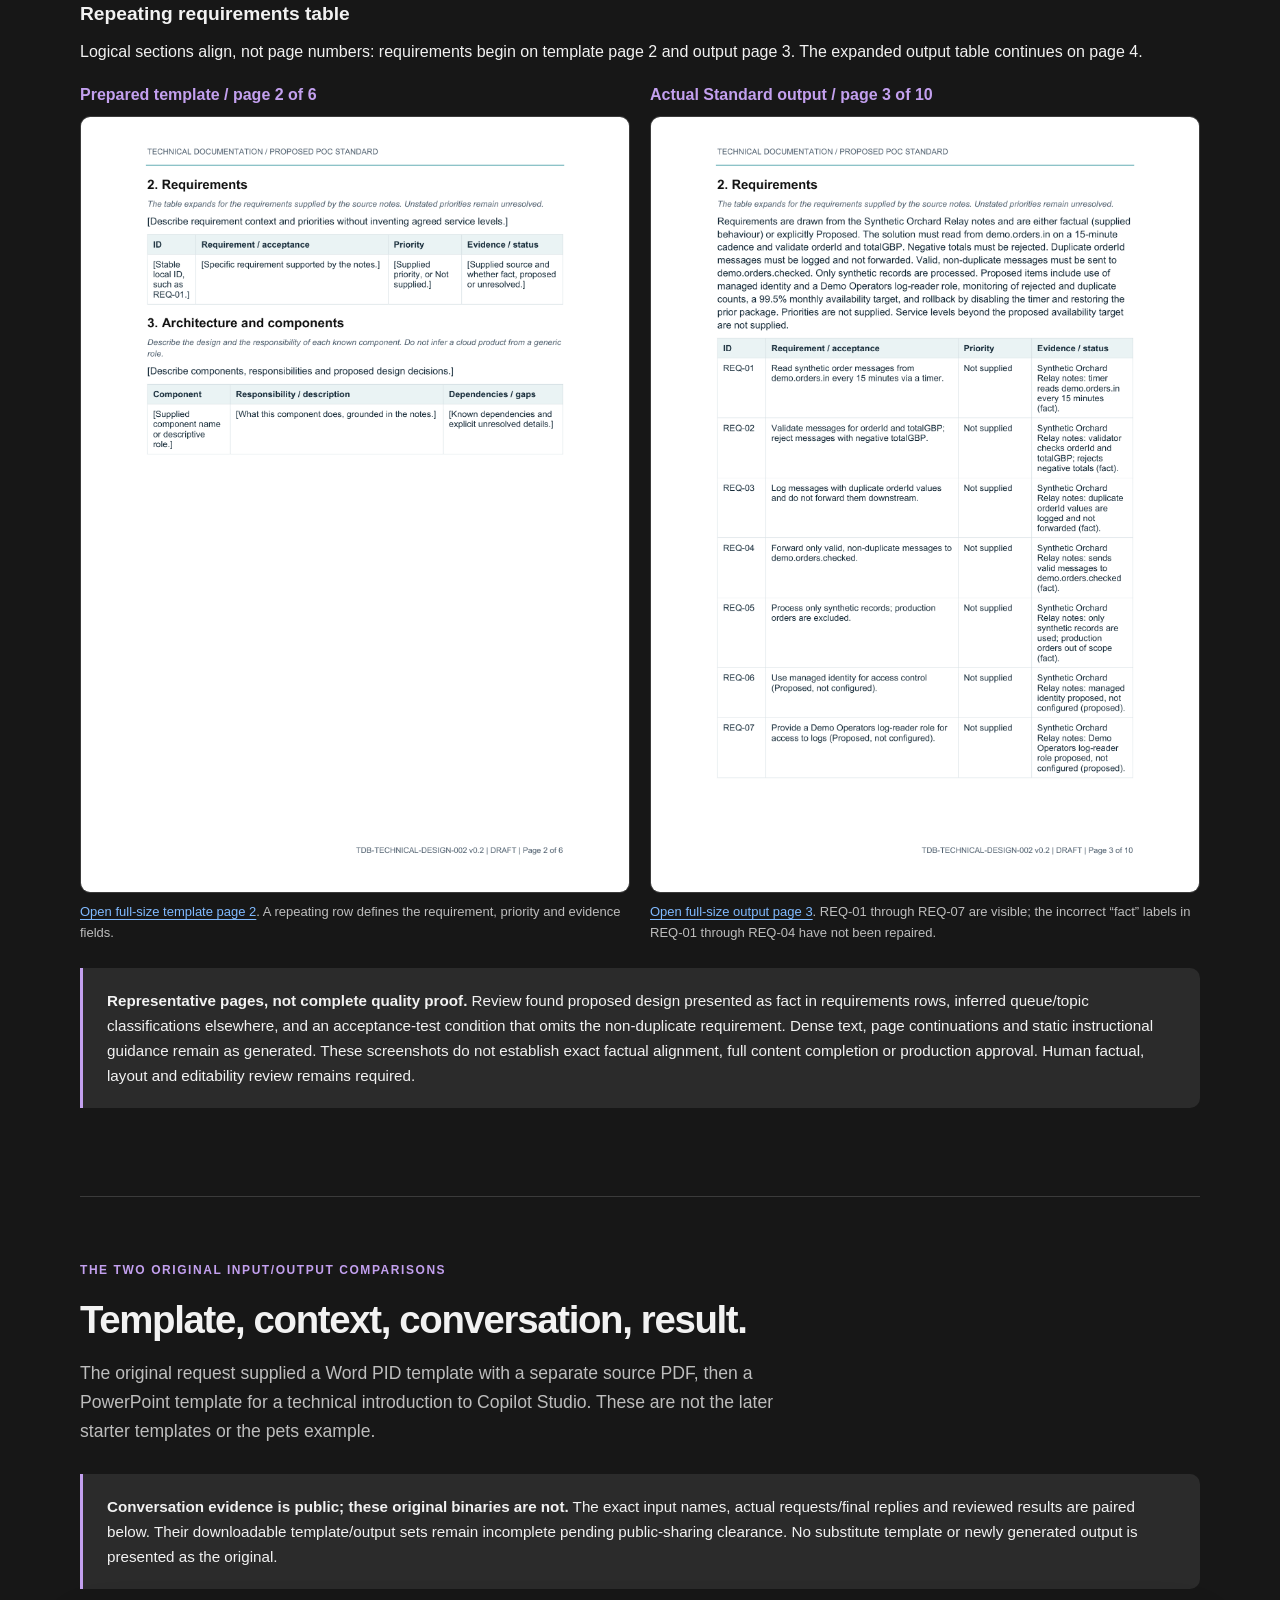
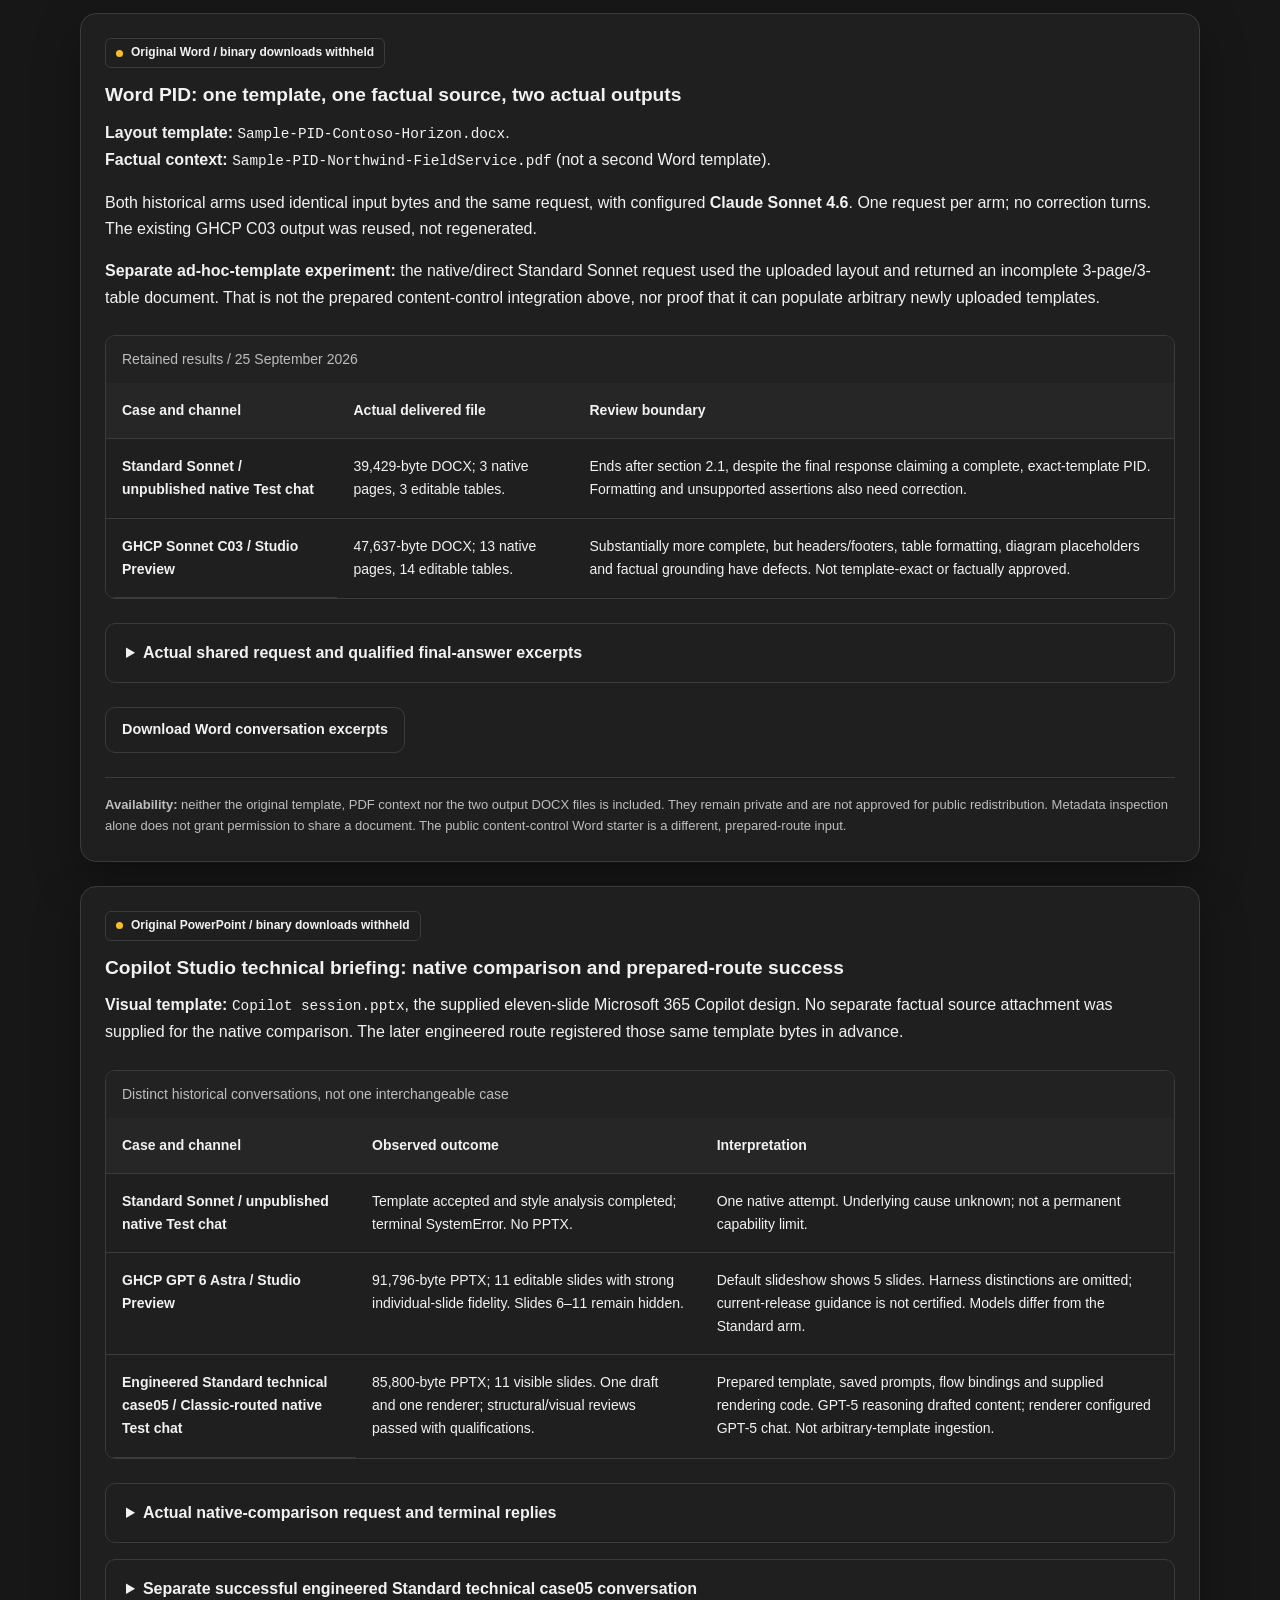
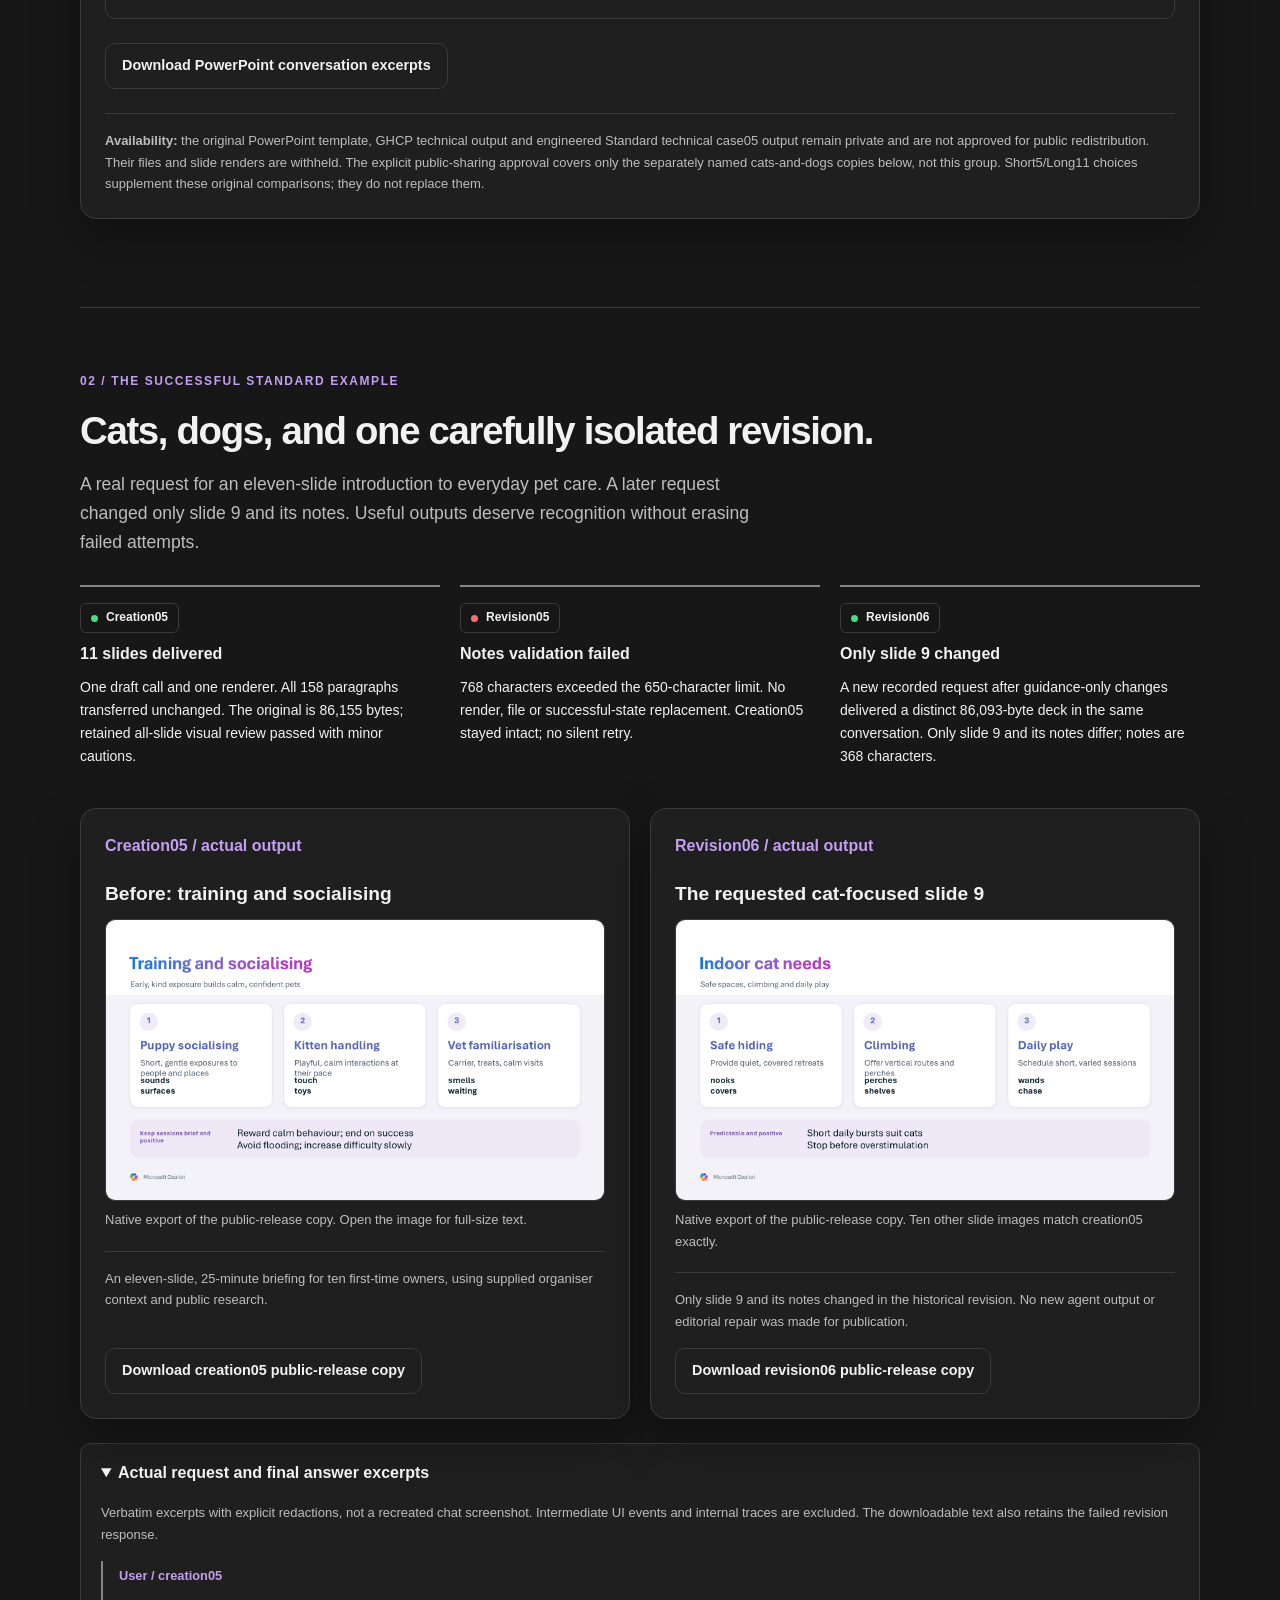
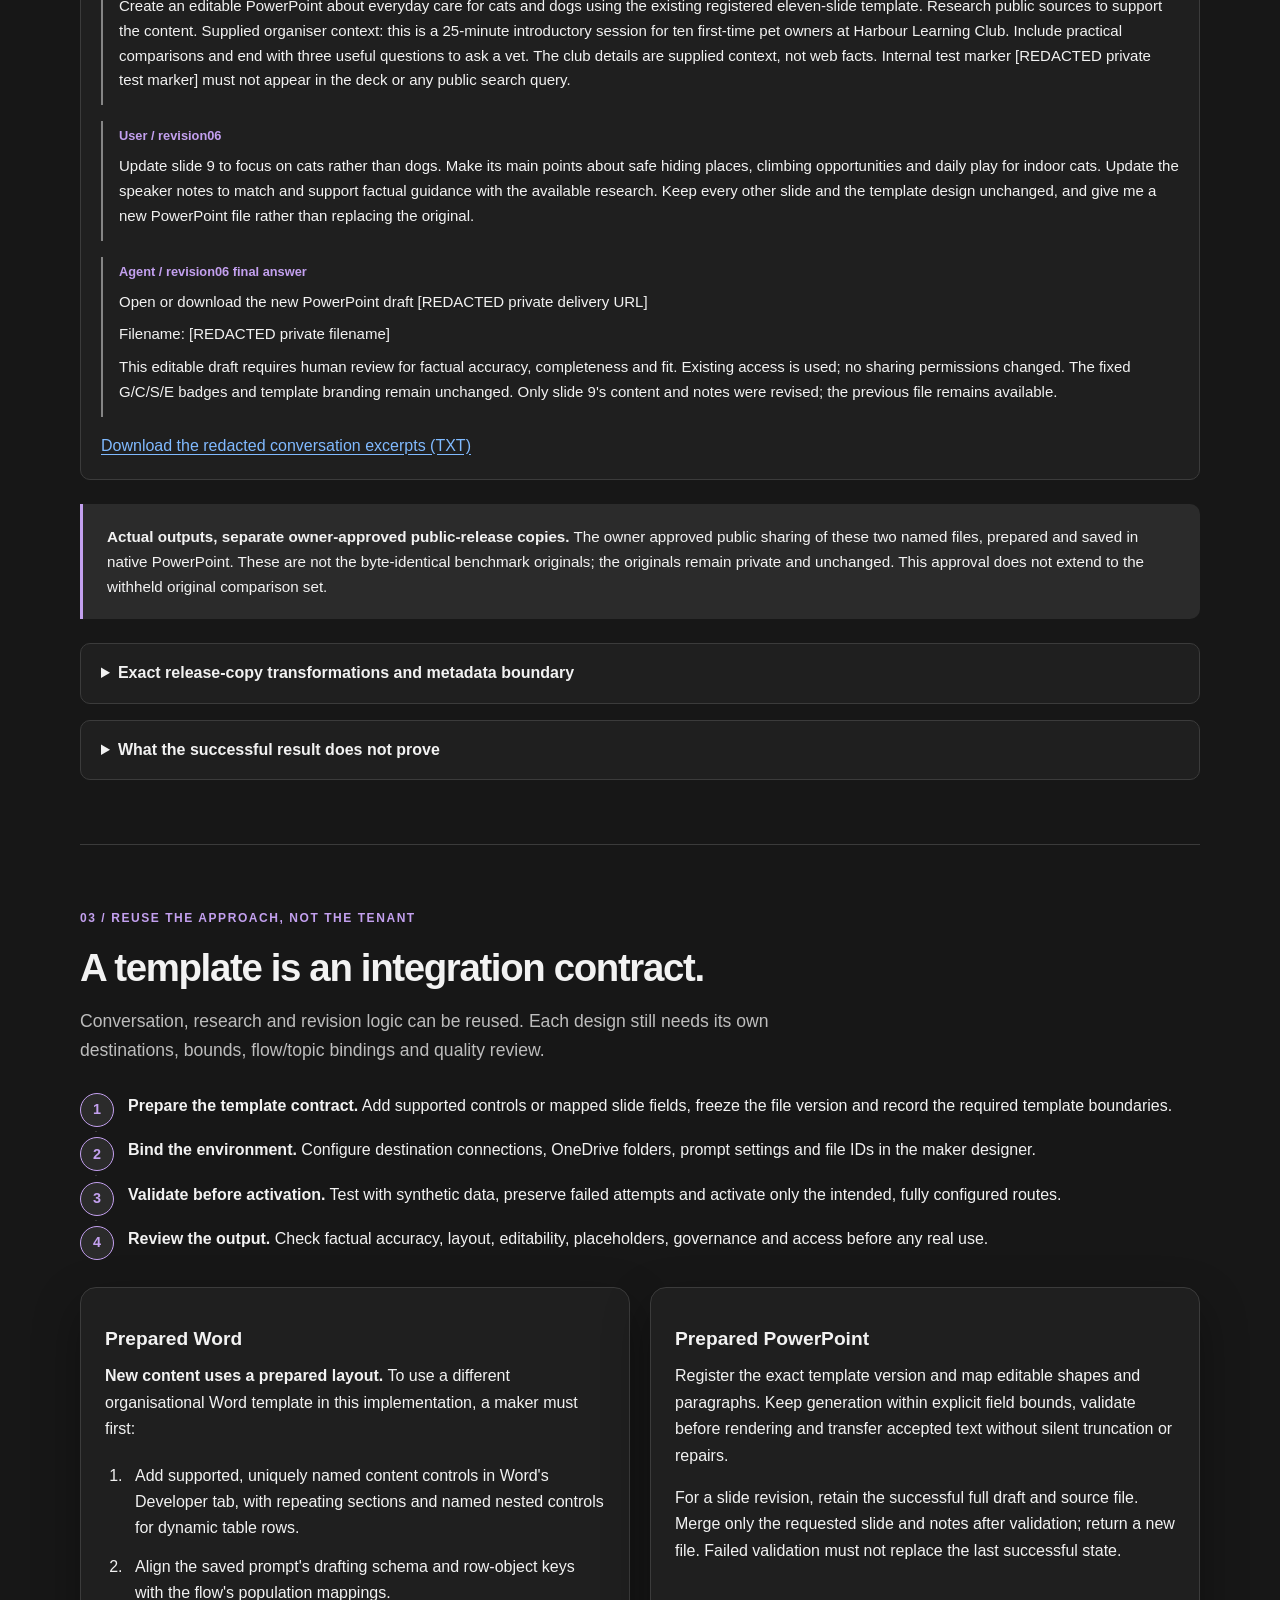
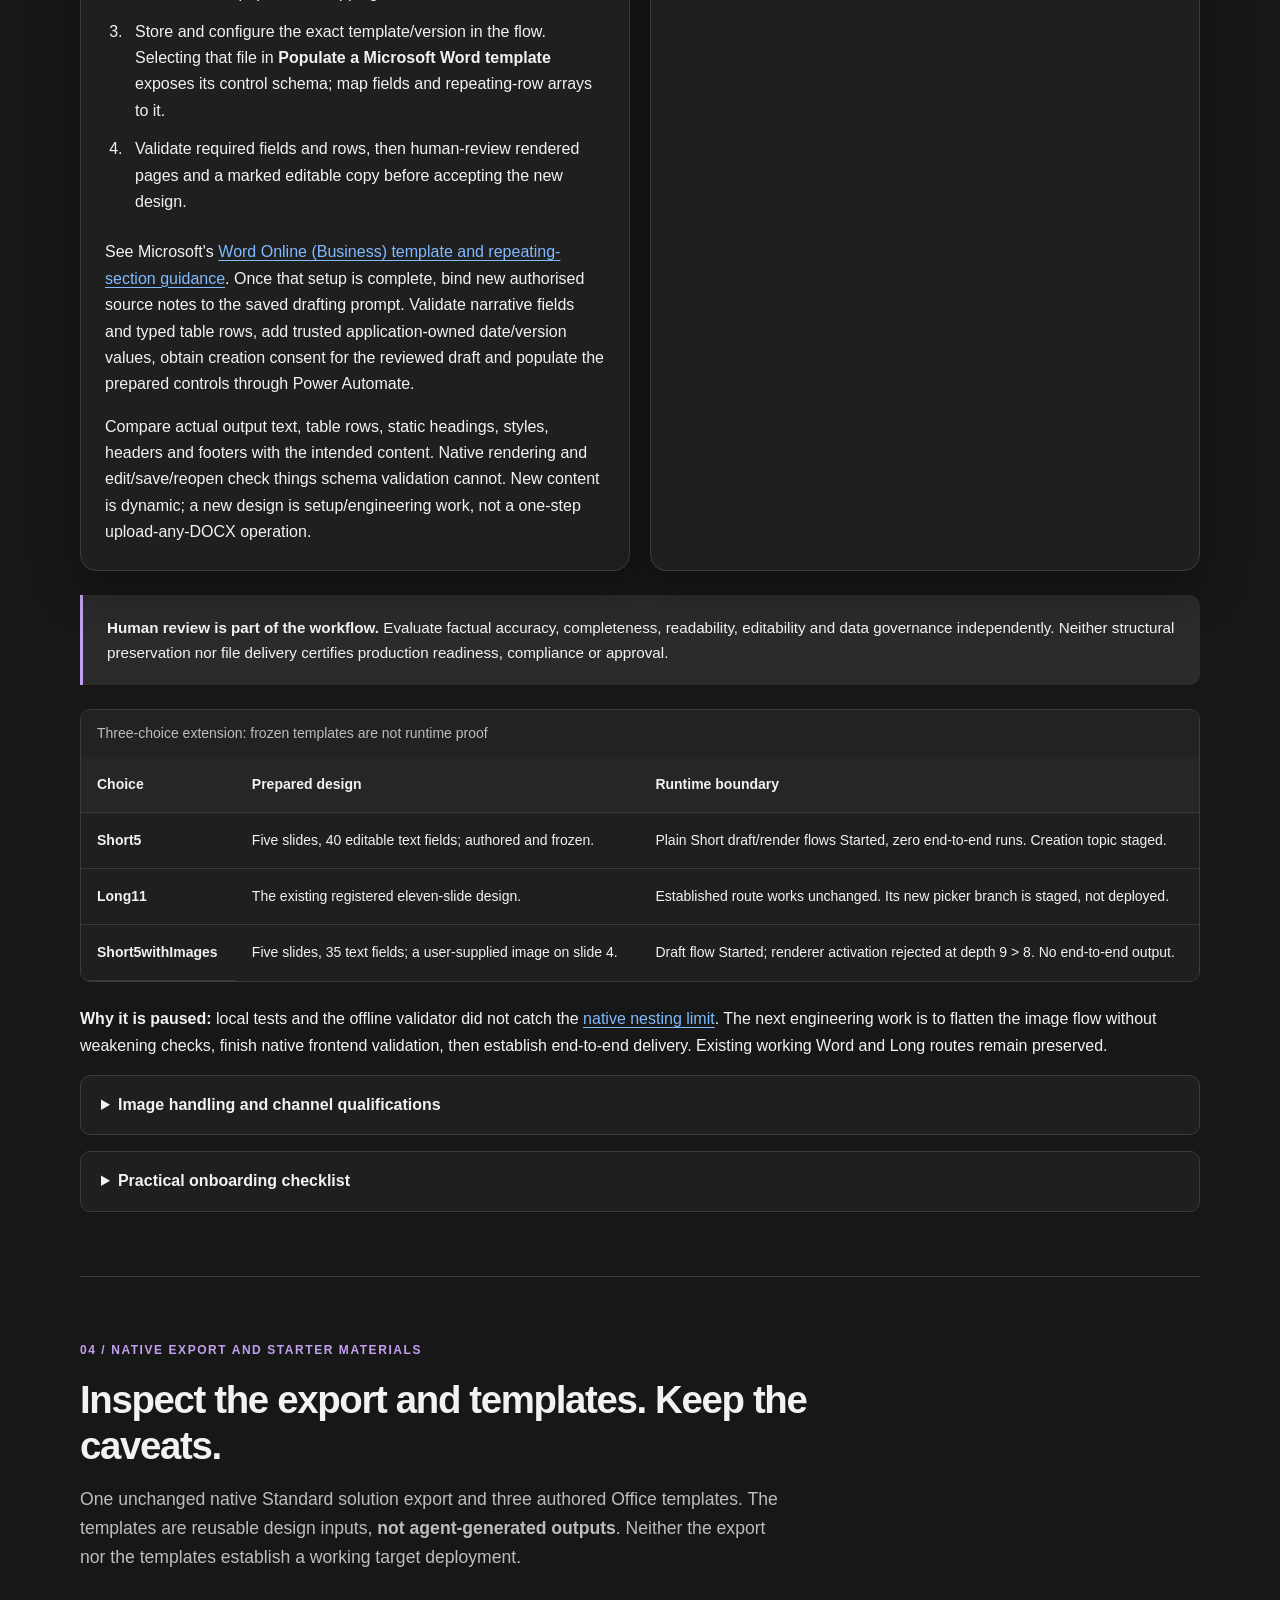
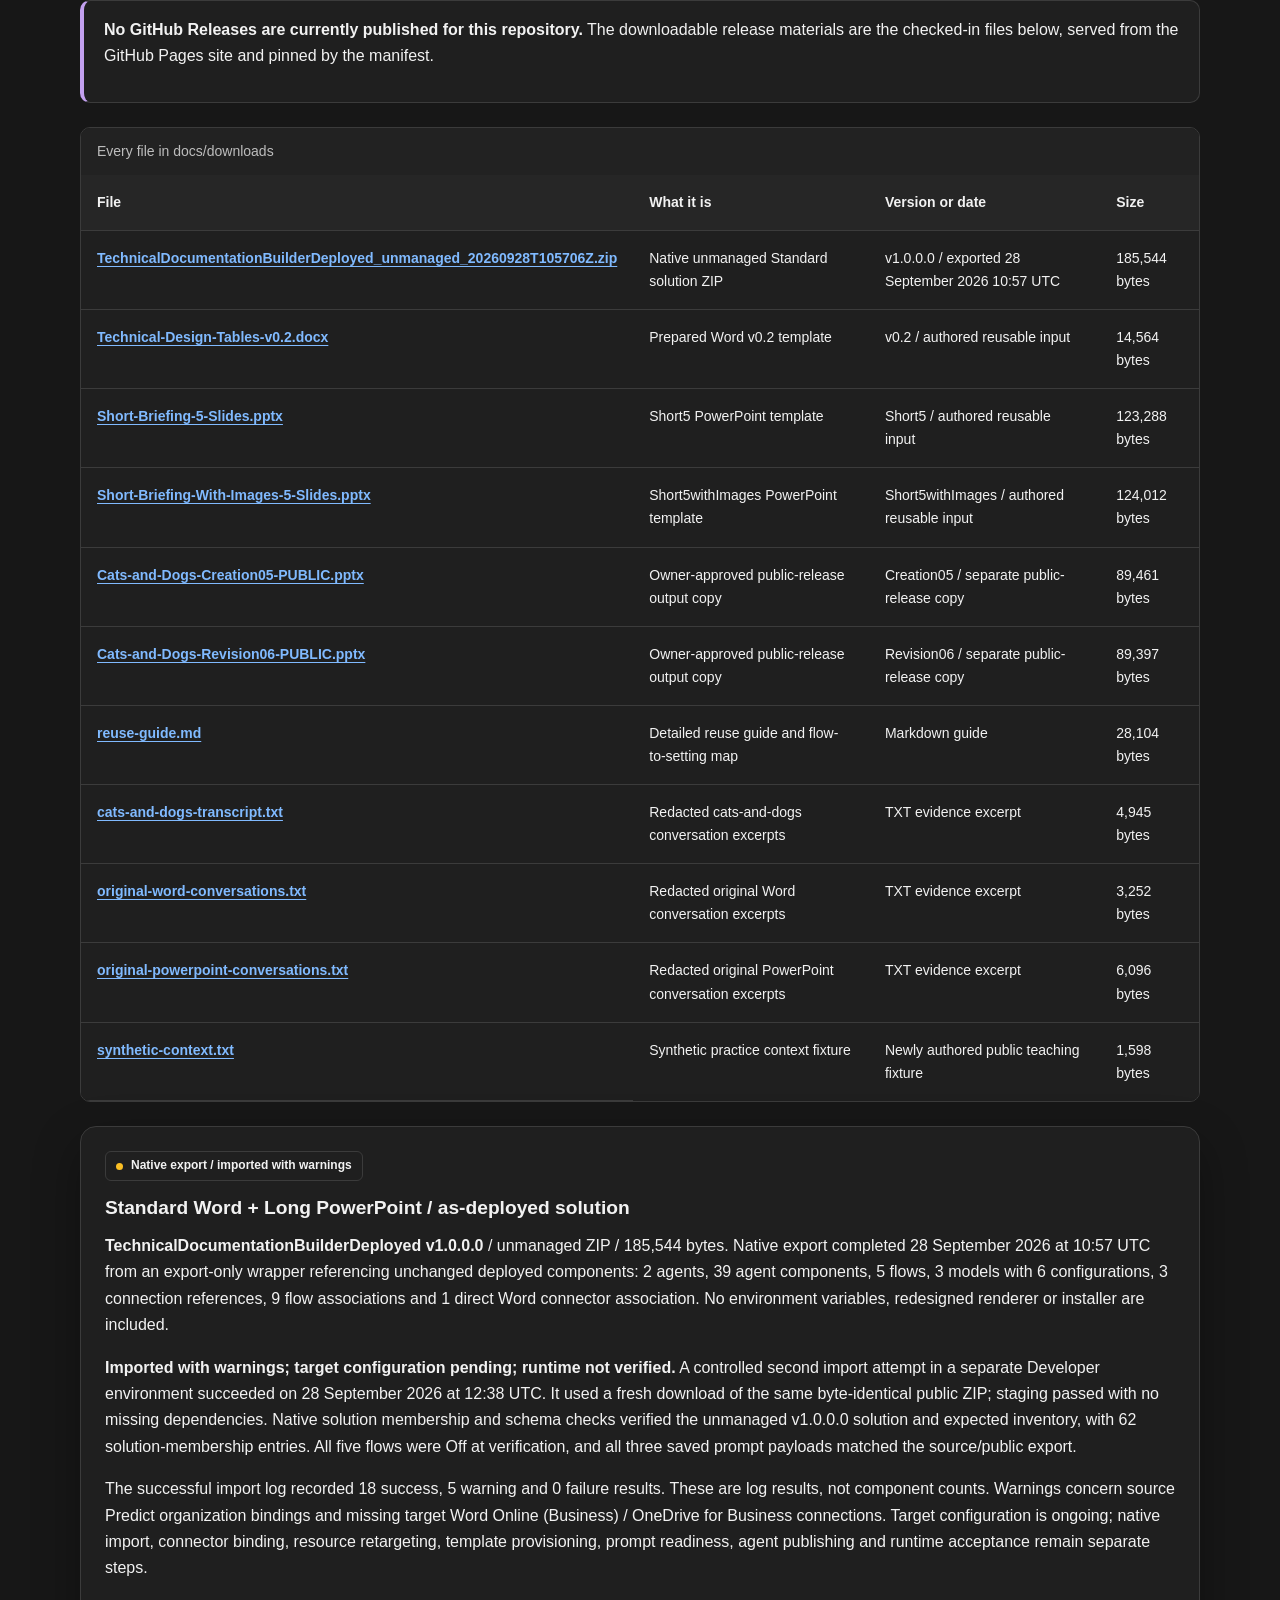
==== commit a4ae7f29: "Add community project, built with GitHub Copilot, MIT and as-is notices Co-authored-by: Copilot App " ====
--- a/docs/index.html
+++ b/docs/index.html
@@ -269,14 +269,14 @@
     <section id="overview" class="hero" aria-labelledby="hero-title">
       <div>
         <p class="eyebrow">Copilot Studio / field reference</p>
-        <p class="pill">Community project. This is not a Microsoft product.</p>
+        <p class="pill">Community project, built with GitHub Copilot. Not a Microsoft product.</p>
         <h1 id="hero-title">Template-aligned documents in<br> <span>Copilot Studio&#8217;s Standard and GitHub Copilot harnesses</span></h1>
         <p class="lede">Editable Word and PowerPoint drafts, built with prepared templates. A candid record of what worked, what is still staged, and what failed.</p>
         <div class="actions">
           <a class="button primary" href="#cats-and-dogs">Explore the working example</a>
           <a class="button" href="#downloads">Get the templates</a>
         </div>
-        <p class="meta">Evidence snapshot: 27 September 2026. Independent project reference, not a Microsoft product or production-ready solution.</p>
+        <p class="meta">Evidence snapshot: 27 September 2026. Community project built with GitHub Copilot and shared under the MIT licence; not a Microsoft product or production-ready solution.</p>
       </div>
       <!-- dl-hero:start -->
         <figure class="dl-signal" aria-labelledby="hero-signal-caption">
@@ -299,8 +299,8 @@
           </div>
         </figure>
         <ul class="facts" aria-label="At a glance">
-          <li><strong>Community project</strong><span>Not a Microsoft product</span></li>
-          <li><strong>MIT licence</strong><span>As-is, no SLA</span></li>
+          <li><strong>Community project</strong><span>Built with GitHub Copilot; not a Microsoft product</span></li>
+          <li><strong>MIT licence</strong><span>Provided as is, no warranty or SLA</span></li>
           <li><strong>Native solution ZIP</strong><span>Imported with warnings; runtime not verified</span></li>
           <li><strong>Prepared templates</strong><span>Reusable inputs, not completed outputs</span></li>
           <li><strong>Human review</strong><span>Required before adoption</span></li>
@@ -316,7 +316,7 @@
       <div class="section-head">
         <p class="eyebrow">Read this first</p>
         <h2 id="read-first-title">Community project, shared as-is.</h2>
-        <p class="lede">This site documents a community reference implementation and the evidence gathered from it. It is not a Microsoft product, is not supported by Microsoft and does not come with an SLA or warranty.</p>
+        <p class="lede">This site documents a community reference implementation, built with GitHub Copilot and shared under the MIT licence, and the evidence gathered from it. It is not a Microsoft product, is not supported by Microsoft and does not come with an SLA or warranty.</p>
       </div>
       <div class="callout callout-warning" role="note">
         <p><strong>Before importing anything:</strong> test in a non-production environment first, get your organisation's approvals, review the solution contents, configure your own connections and storage, and decide whether the approach is appropriate for environments that hold real data.</p>
@@ -702,6 +702,7 @@
                 <li><a class="dl-card" href="https://ryanbowie.github.io/copilot-studio-sharepoint-search-hub/"><span class="dl-no" aria-hidden="true">04</span><strong>SharePoint Search Hub</strong><span class="dl-desc">Hub-and-spoke SharePoint search in Copilot Studio, with caller-checked results, a private Excel export and a verified 512-item demo.</span><span class="dl-go">Open &rarr;</span></a></li>
                 <li><a class="dl-card" href="https://ryanbowie.github.io/copilot-studio-powerbi-agent/"><span class="dl-no" aria-hidden="true">05</span><strong>Power BI Agent</strong><span class="dl-desc">A standard Copilot Studio agent that writes DAX and queries Power BI semantic models as the signed-in user.</span><span class="dl-go">Open &rarr;</span></a></li>
         <li><a class="dl-card" href="#top" aria-current="page"><span class="dl-no" aria-hidden="true">06</span><strong>Documentation Builder</strong><span class="dl-desc">Template-aligned Word and PowerPoint documents from Copilot Studio, comparing the Standard and GitHub Copilot harnesses.</span><span class="dl-here">You are here</span></a></li>
+        <li><a class="dl-card" href="https://ryanbowie.github.io/ai-video-creation-guide/"><span class="dl-no" aria-hidden="true">07</span><strong>AI Video Creation Guide</strong><span class="dl-desc">Make code-drawn animated videos from one prompt with Claude Opus 5.5 in the GitHub Copilot app, with prompts, skills and examples.</span><span class="dl-go">Open &rarr;</span></a></li>
       </ol>
     </aside>
     <!-- dl-series:end -->
@@ -709,7 +710,7 @@
   <footer class="site-footer">
     <div class="inner">
       <p>Documentation Builder &middot; <a href="https://github.com/RyanBowie/copilot-studio-documentation-builder/blob/main/LICENSE">MIT licence</a> &middot; <a href="https://github.com/RyanBowie/copilot-studio-documentation-builder#readme">README</a> &middot; <a href="https://github.com/RyanBowie/copilot-studio-documentation-builder/blob/main/release-manifest.json">Release manifest</a> &middot; <a href="#downloads">Downloads</a></p>
-      <p>Provided as is, without warranty of any kind. You're responsible for assessing, operating and securing anything you deploy from this site.</p>
+      <p>Community project built with GitHub Copilot; not a Microsoft product or supported by Microsoft. Provided as is, without warranty of any kind. You're responsible for assessing, operating and securing anything you deploy from this site.</p>
     </div>
   </footer>
 <!-- design-layer-js:start -->
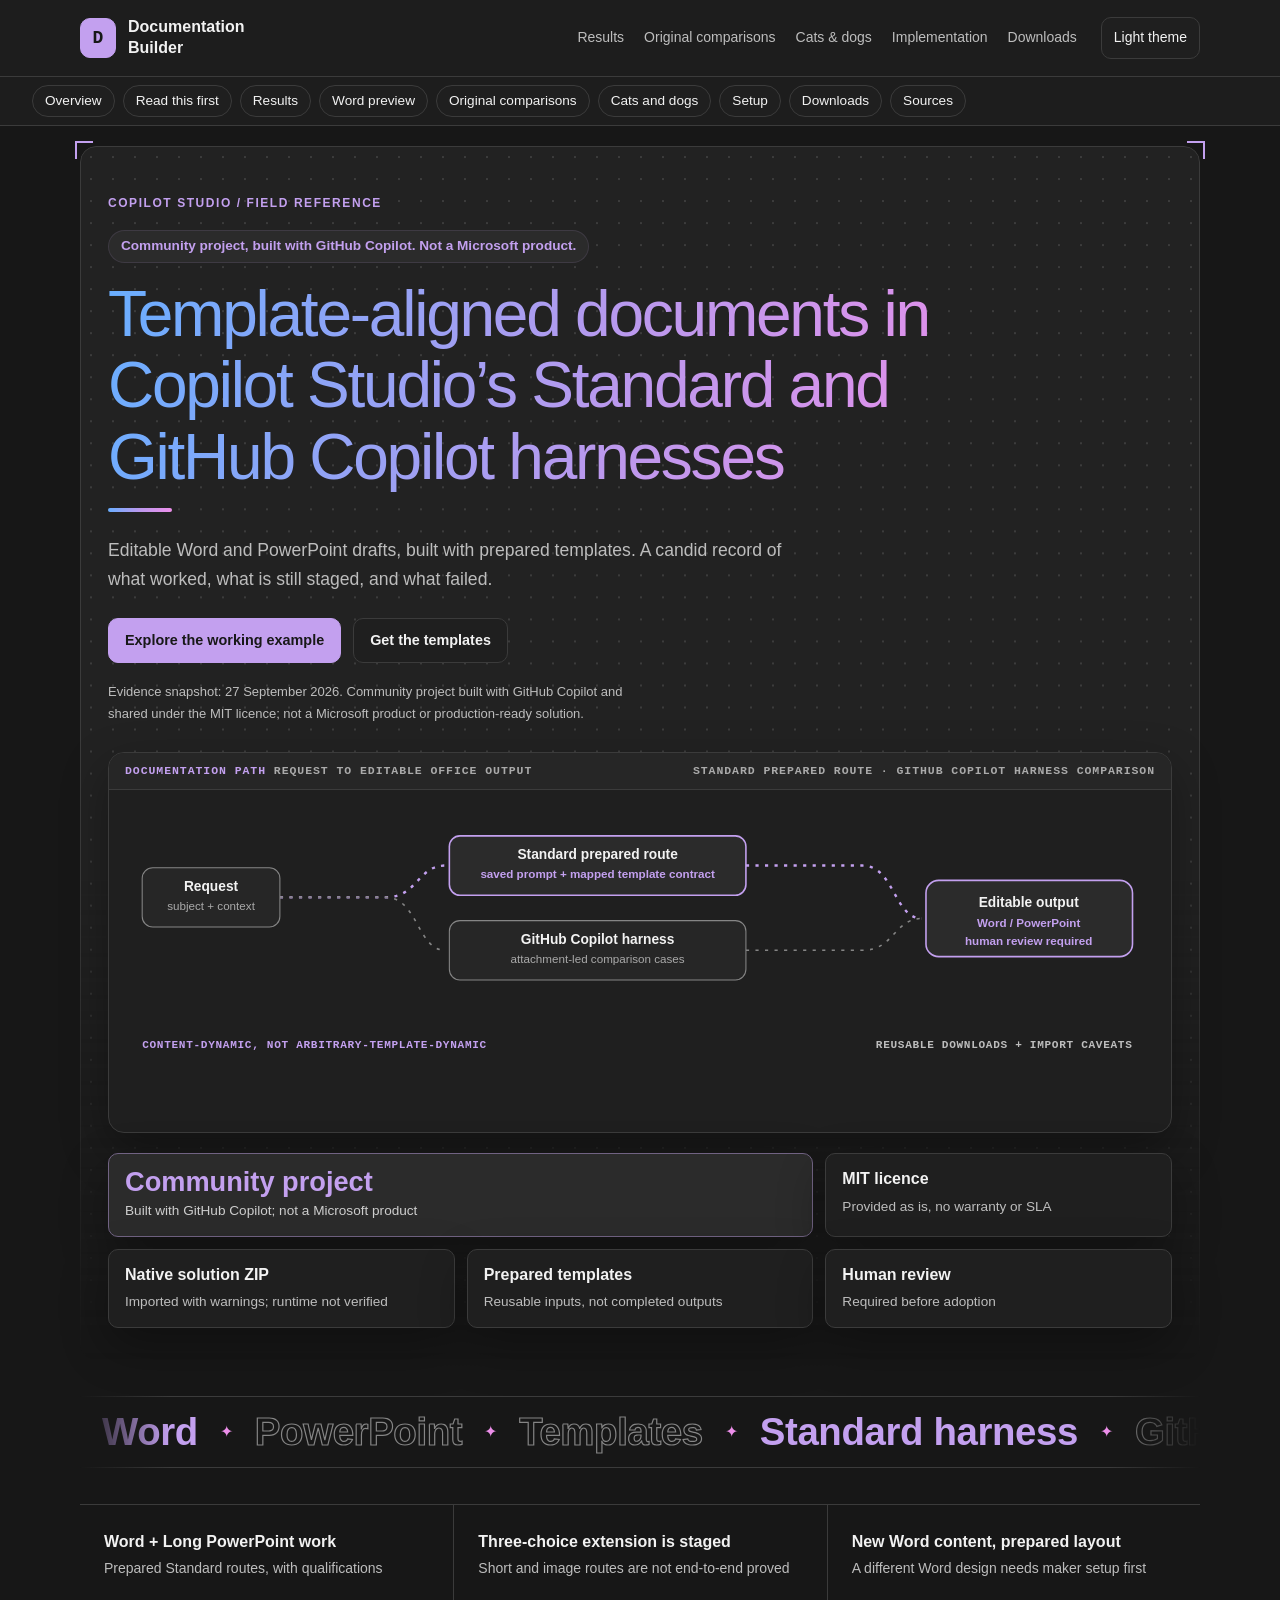
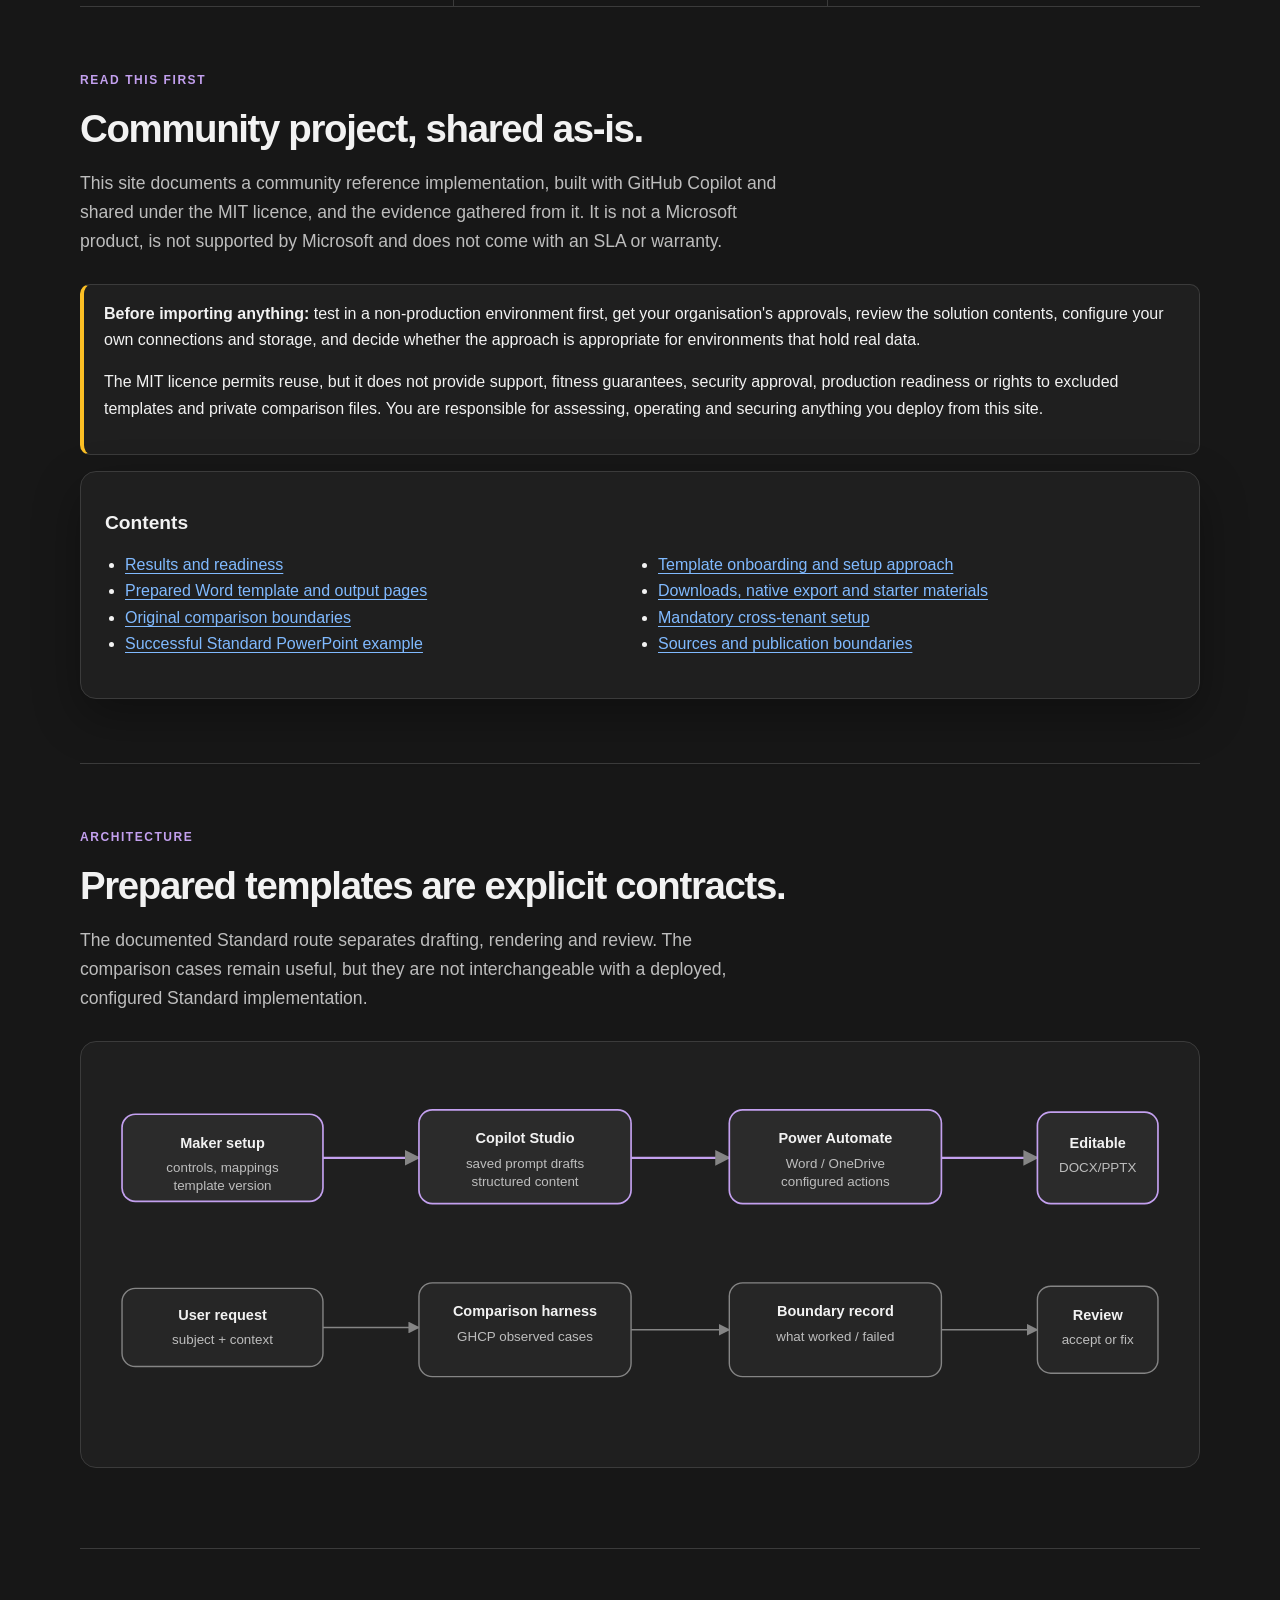
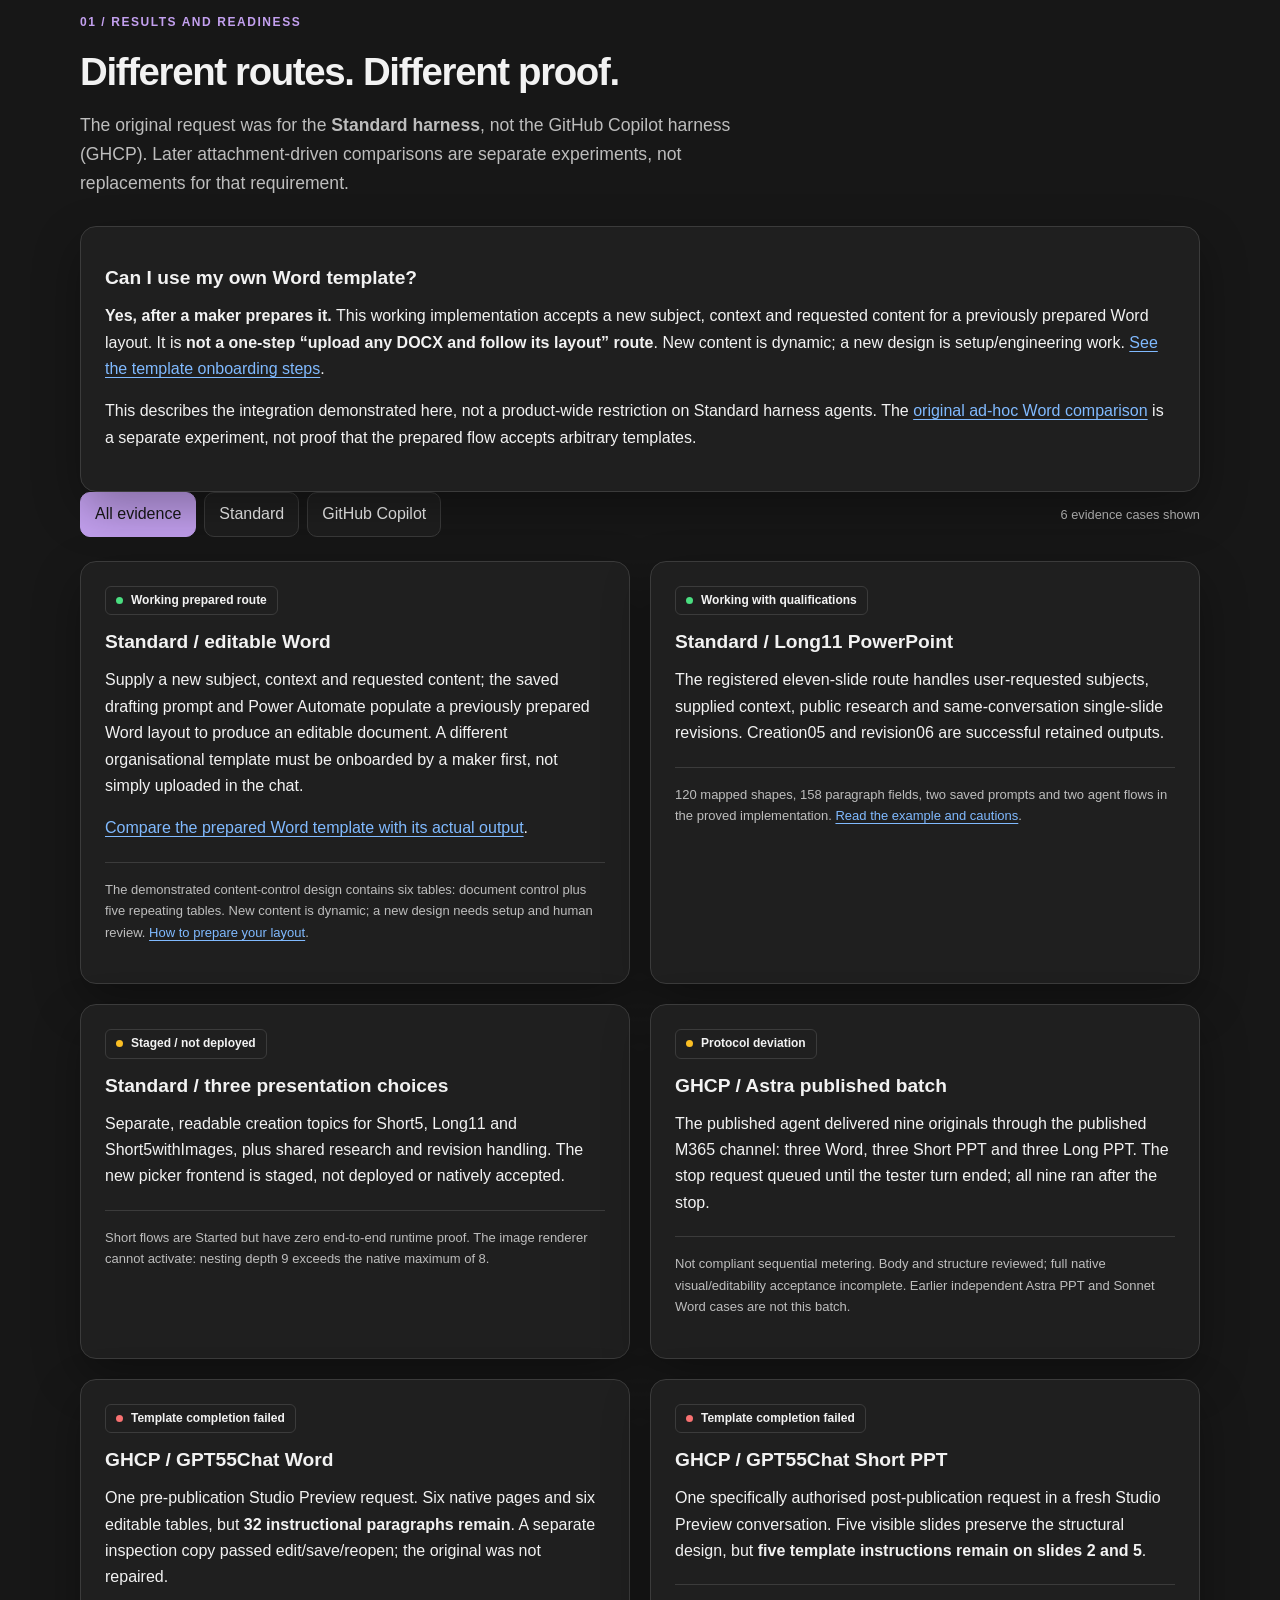
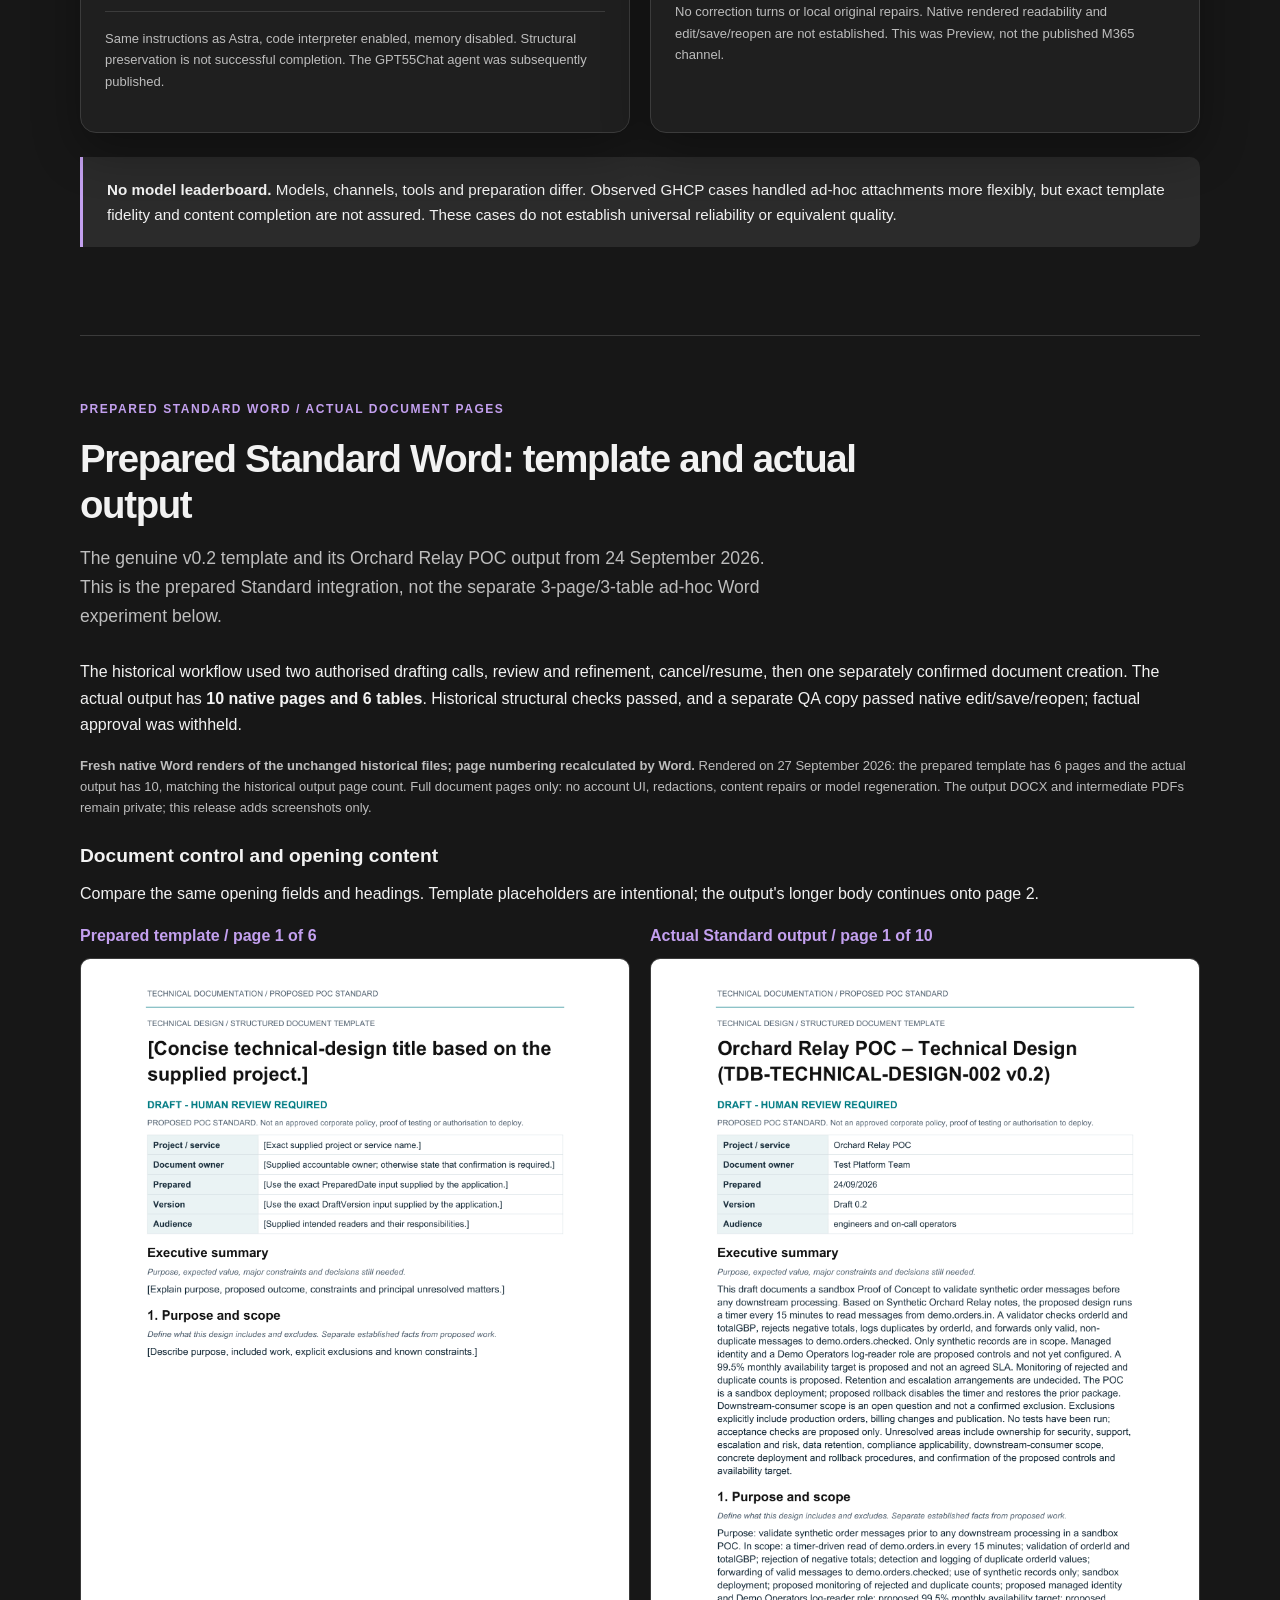
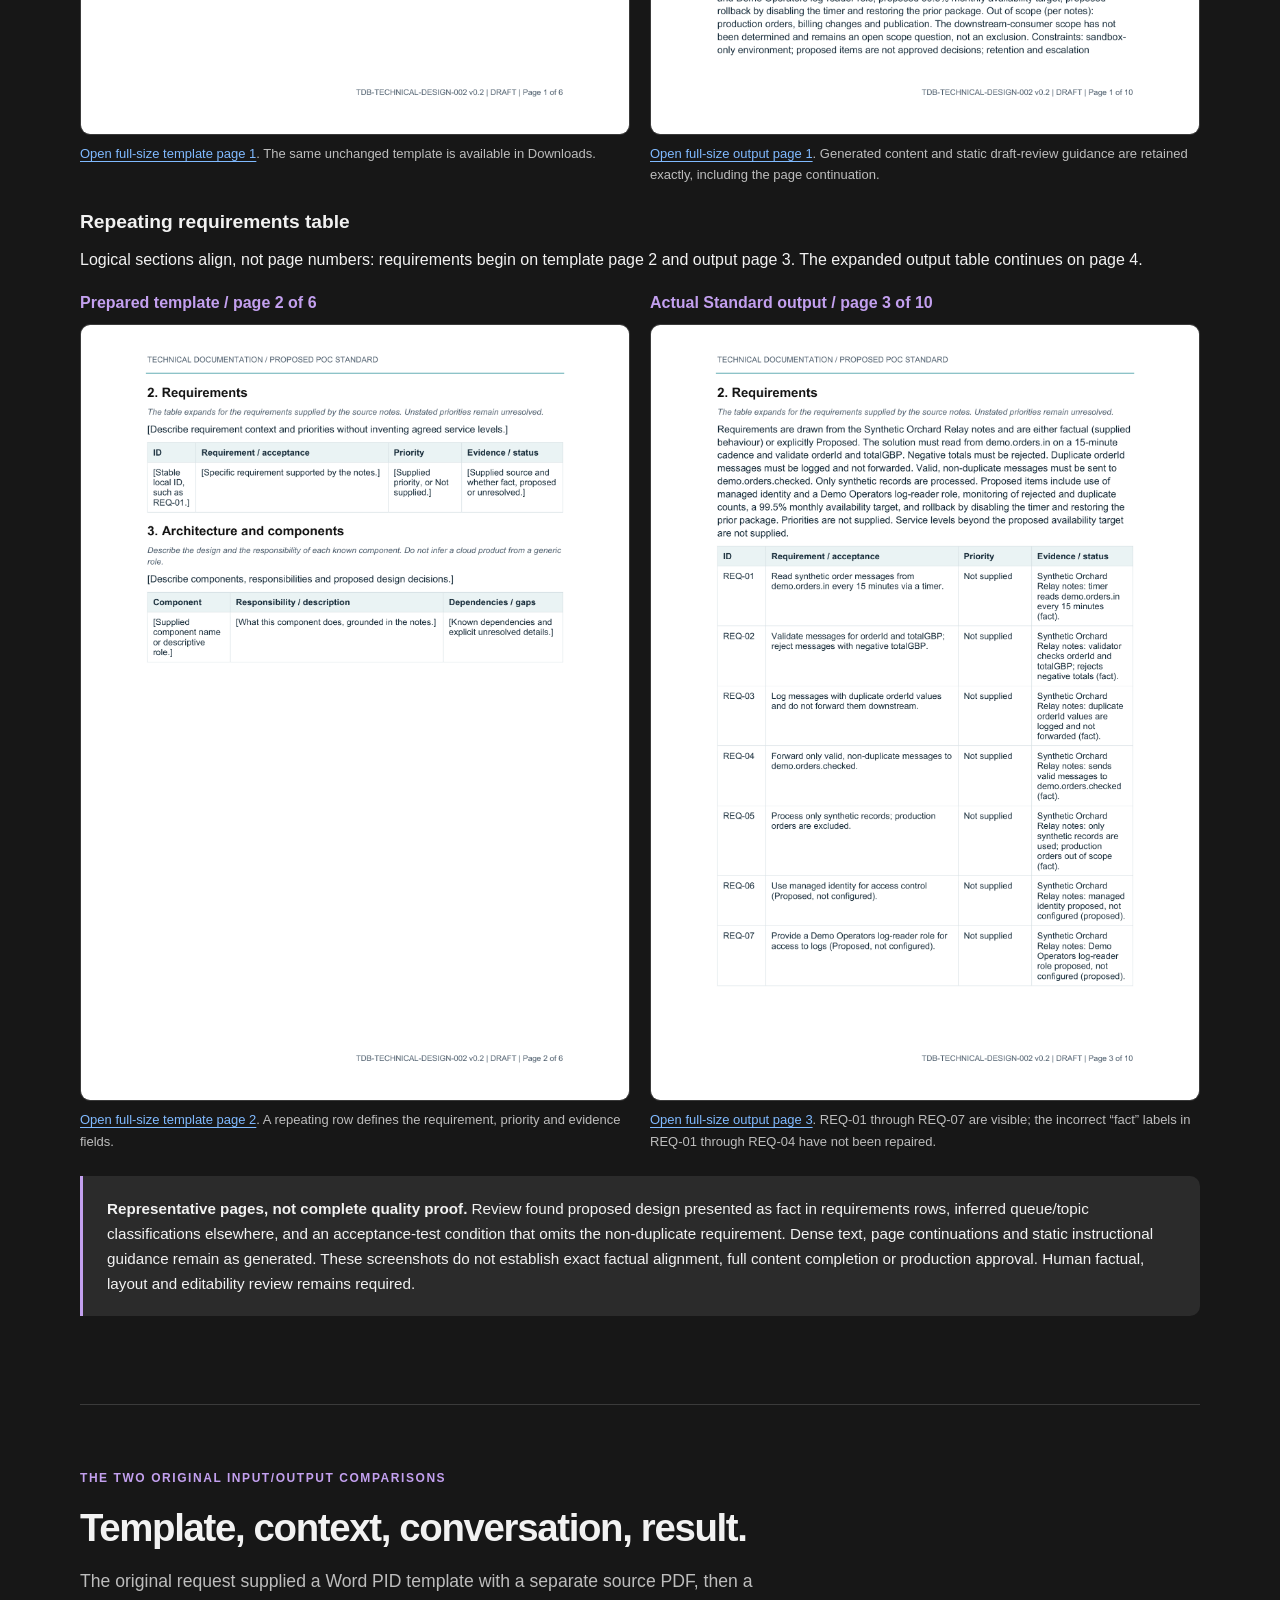
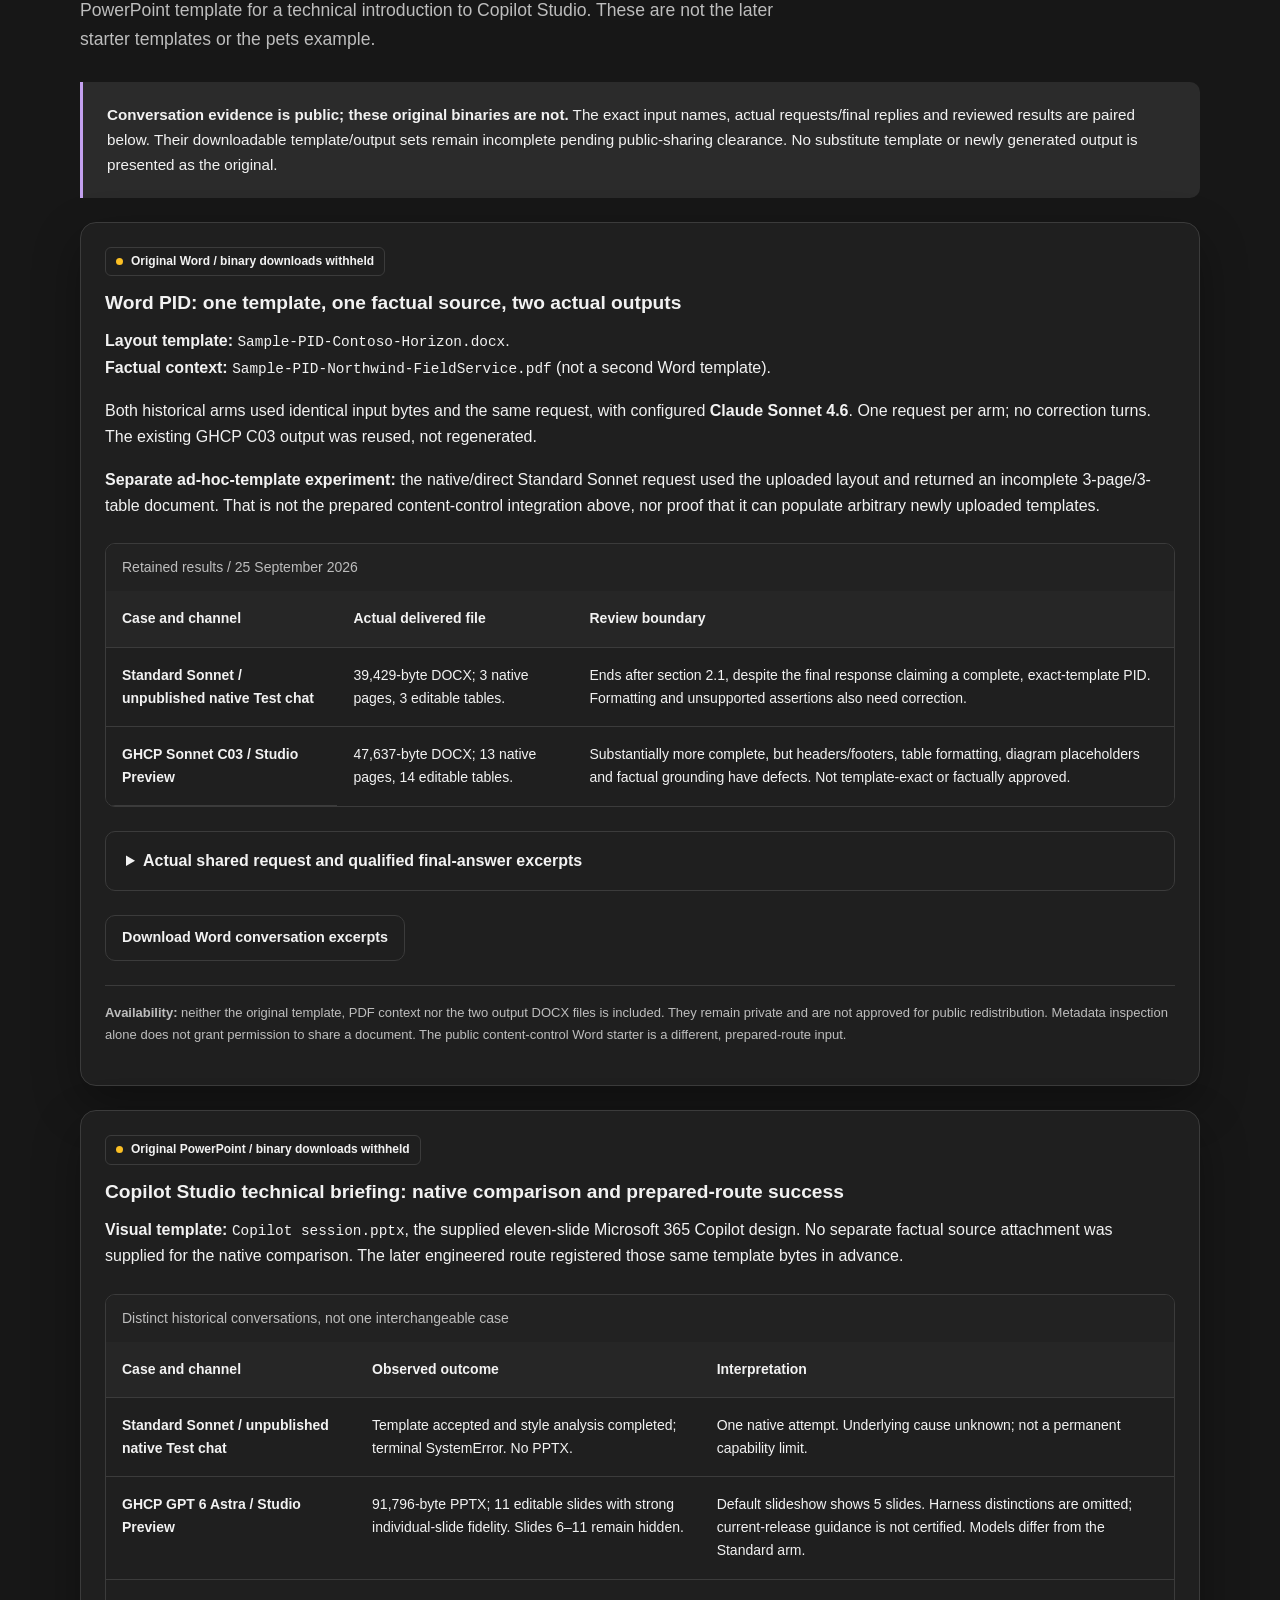
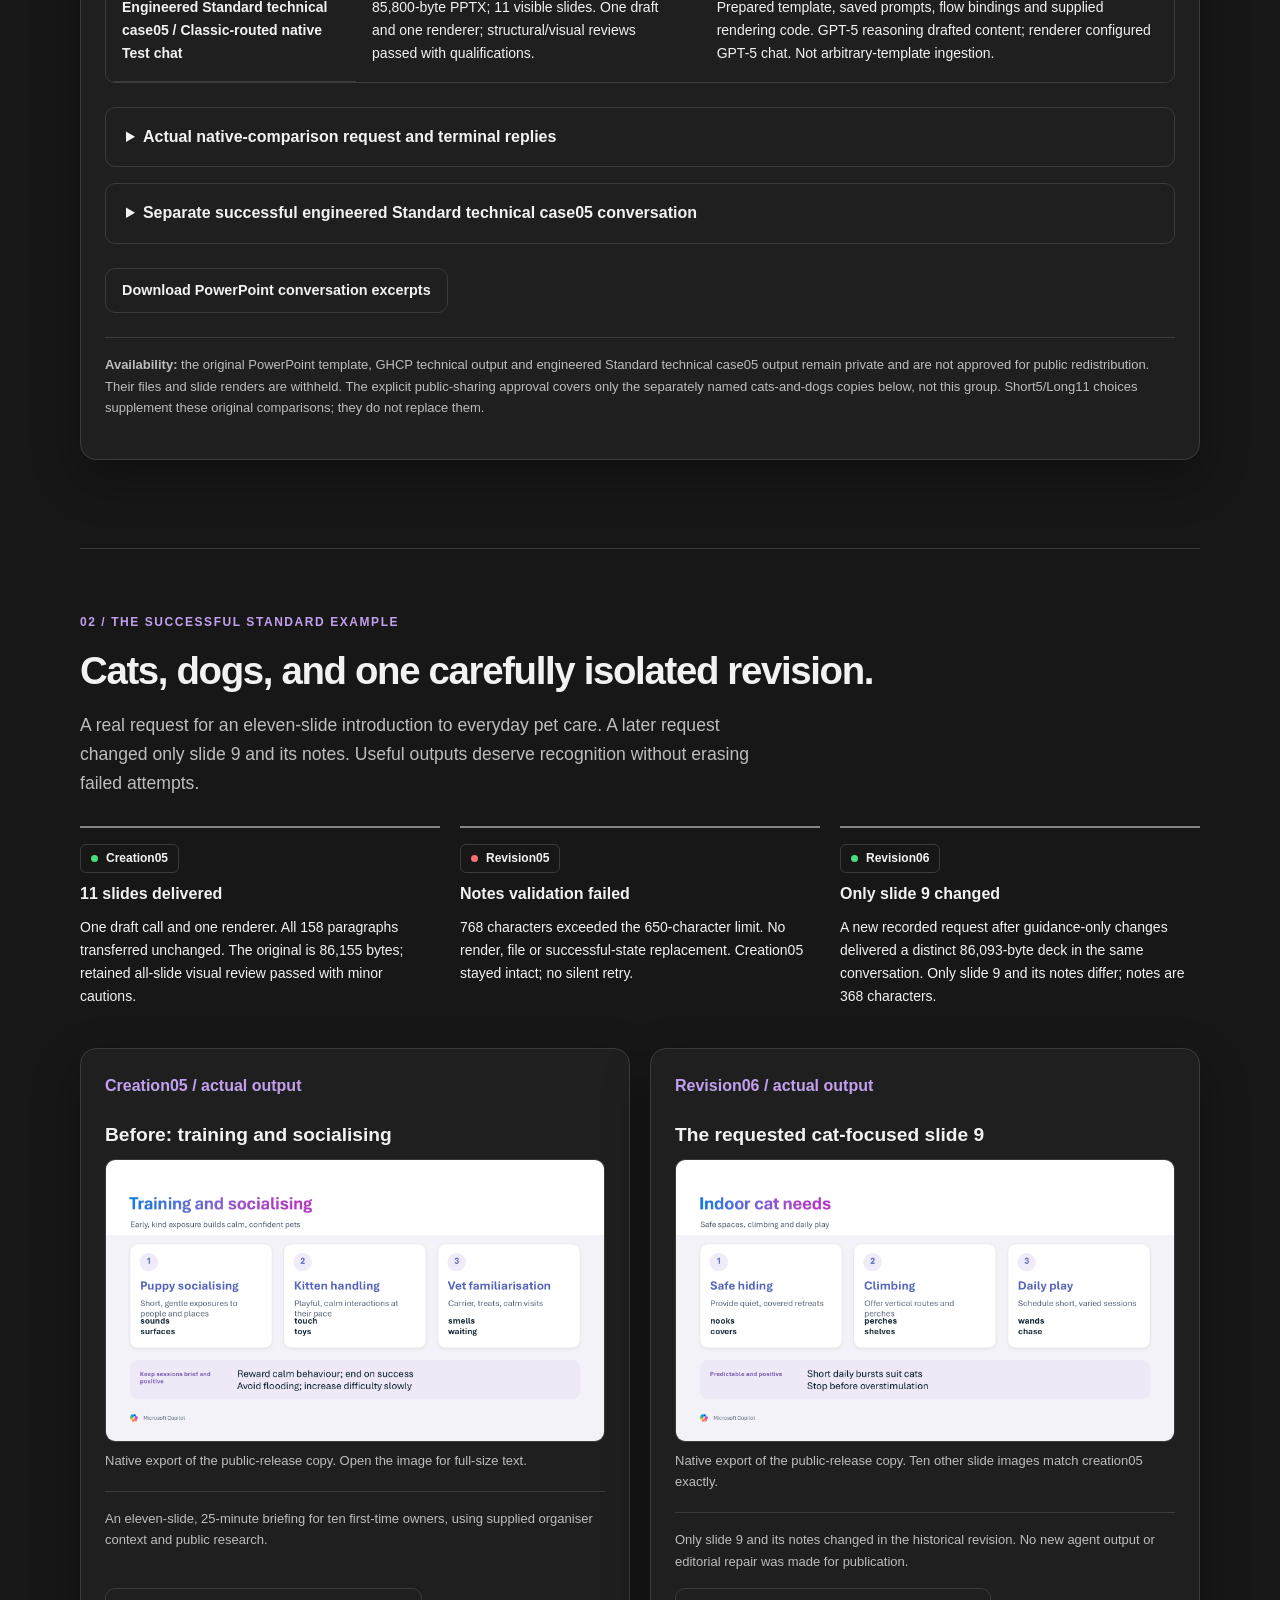
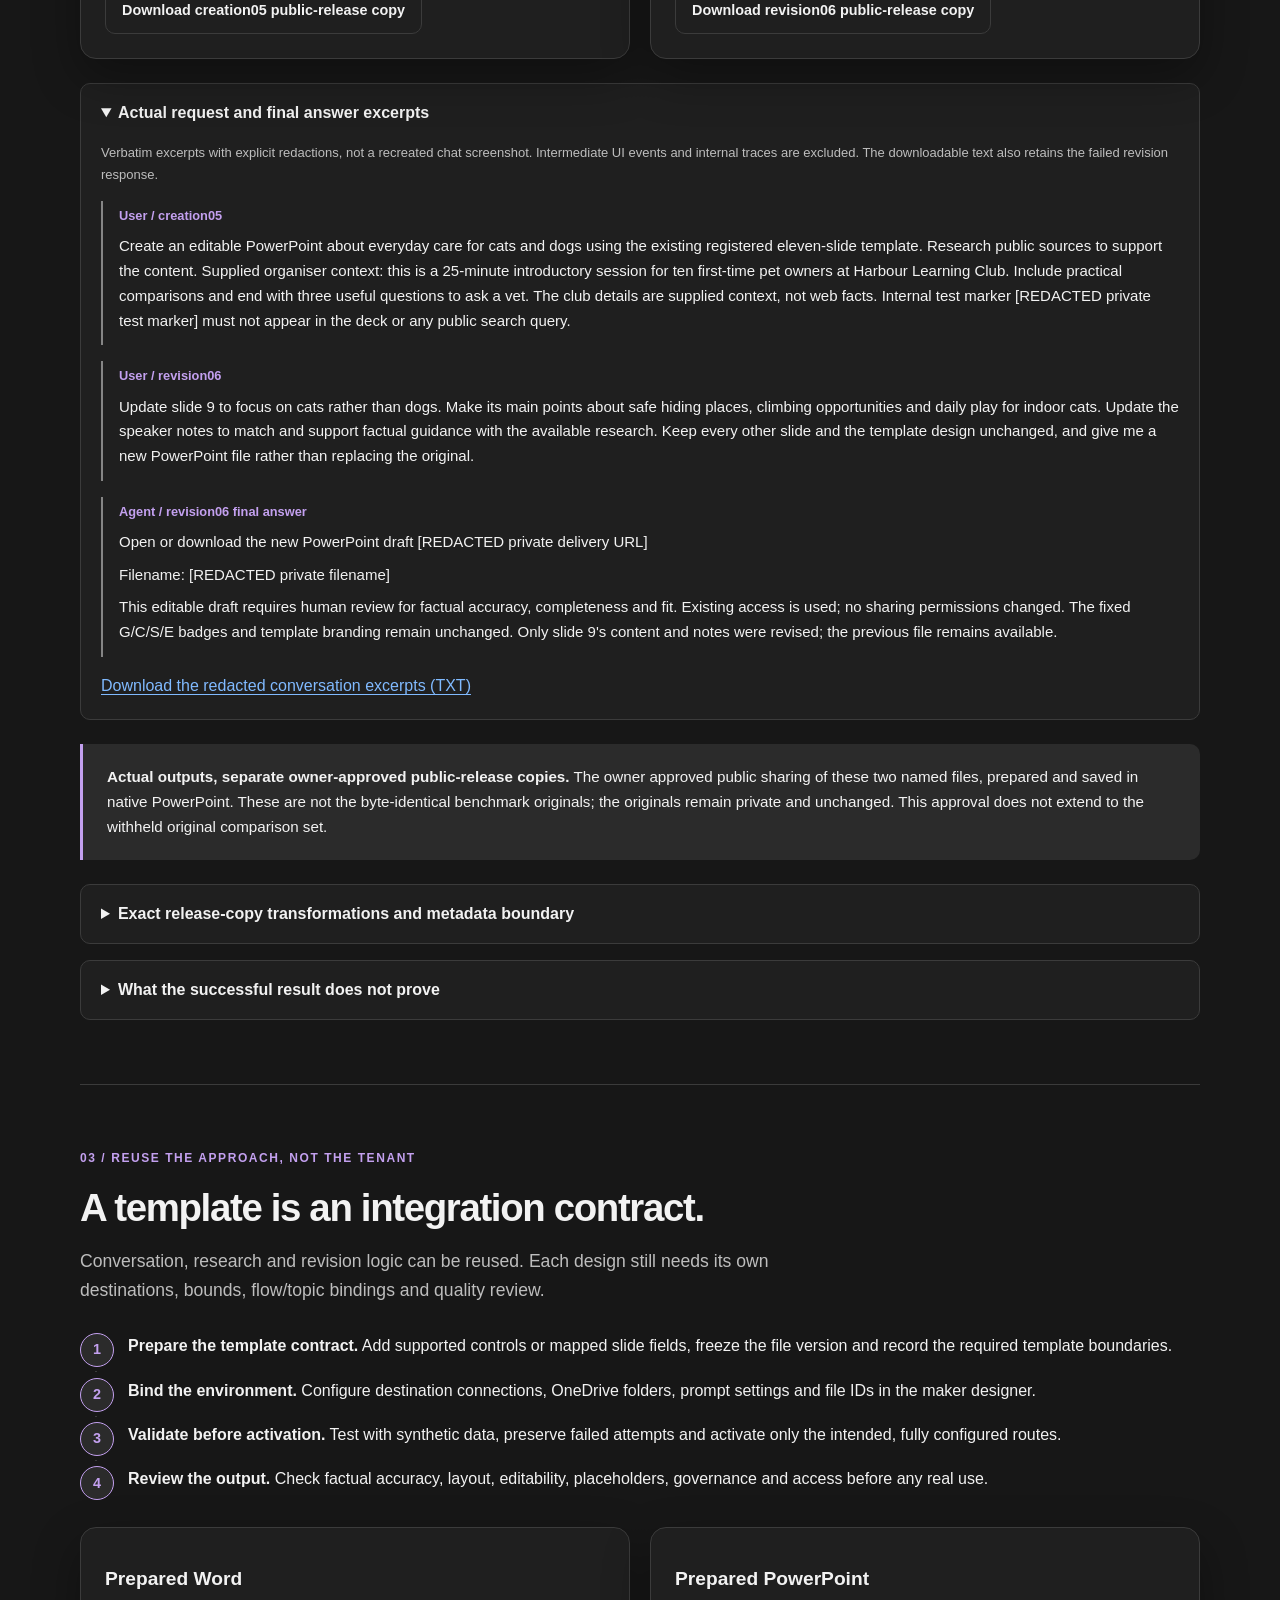
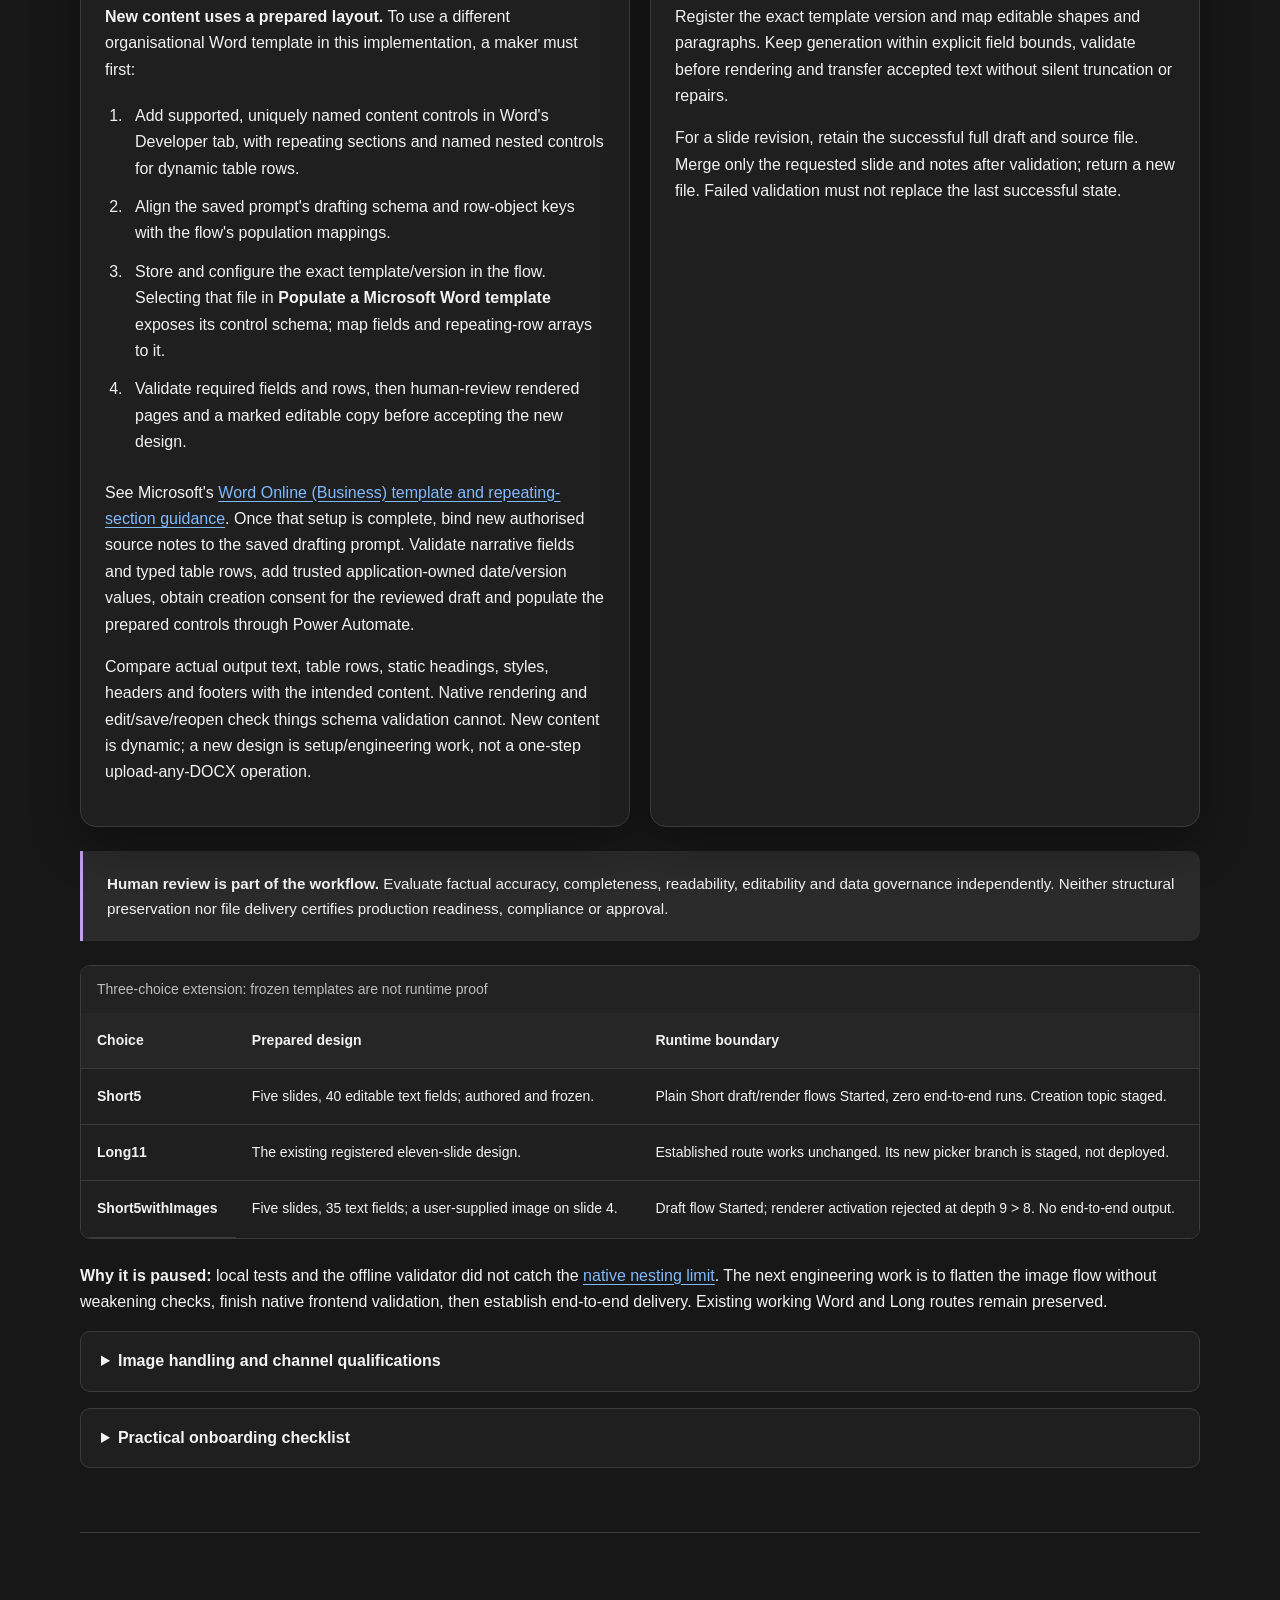
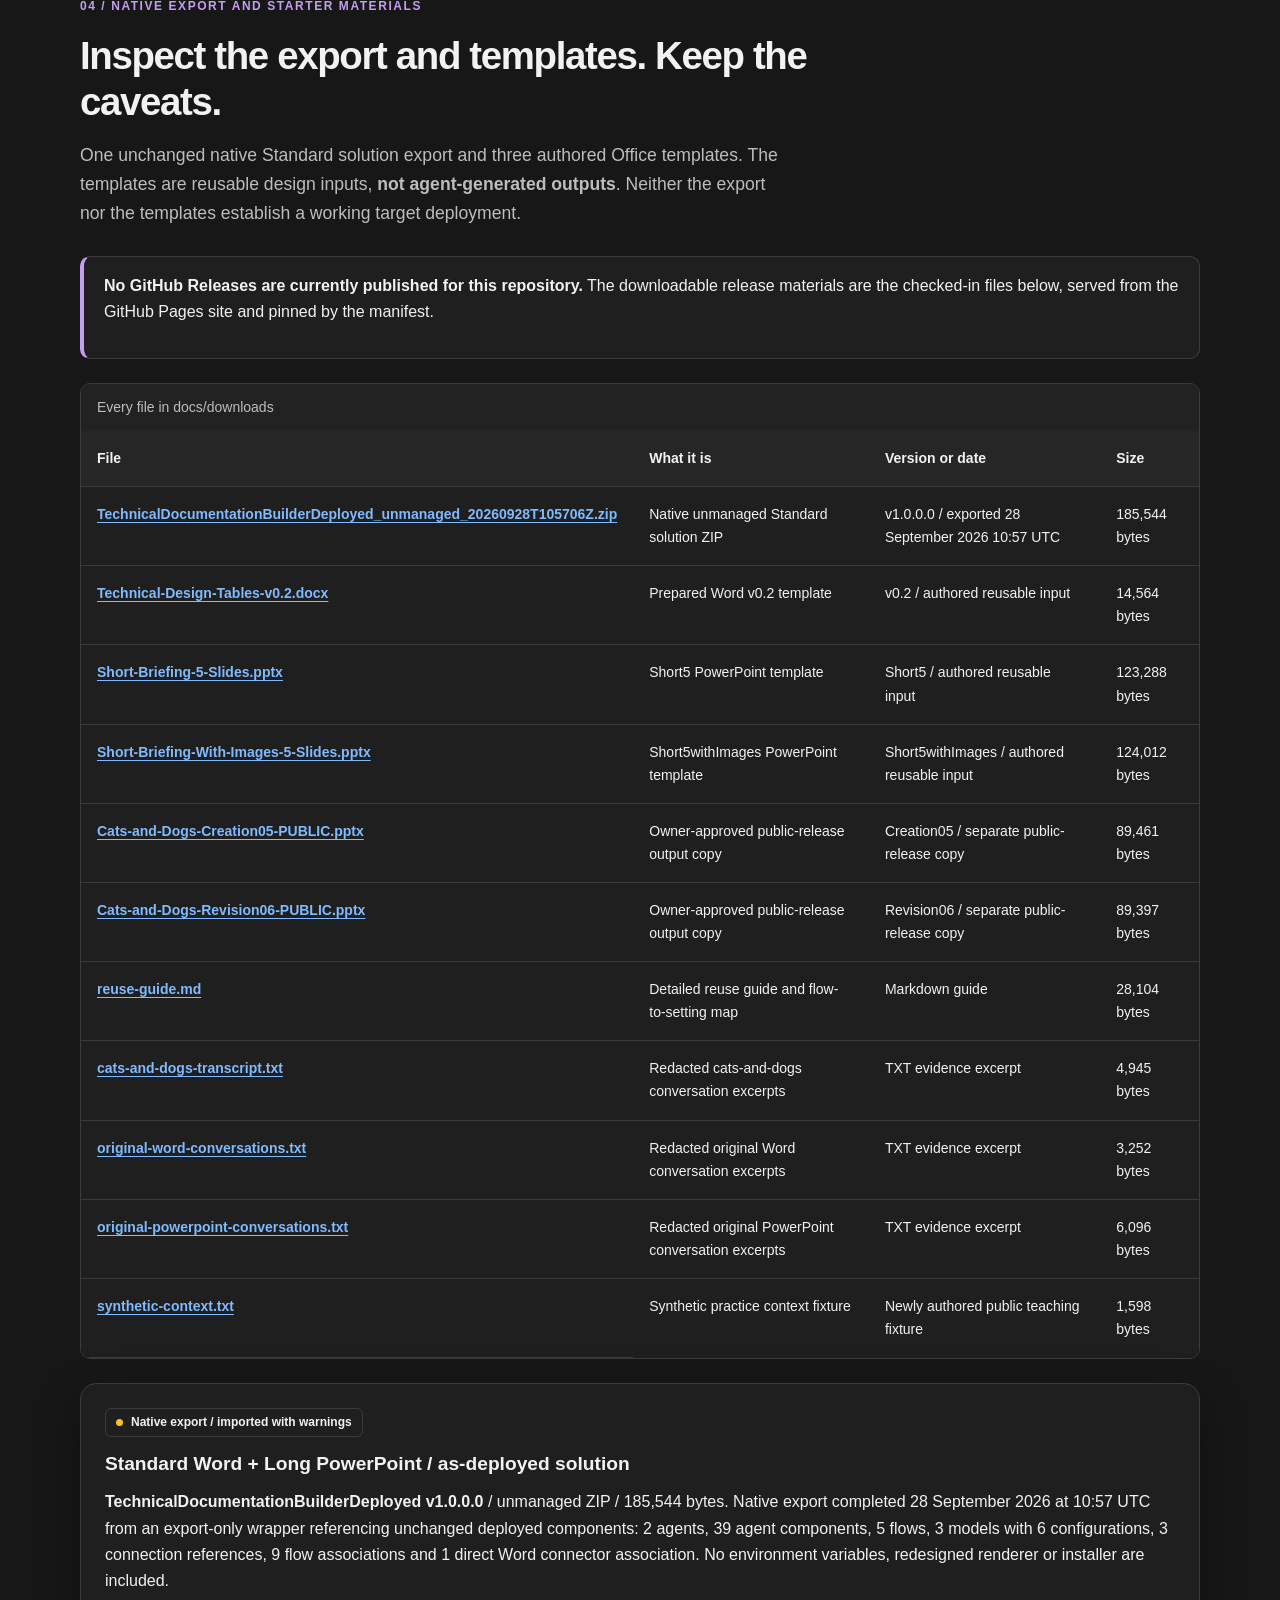
==== commit 2cbdecc2: "Add grouped community projects hub and shared interaction layer Co-authored-by: Copilot App <2235562" ====
--- a/docs/index.html
+++ b/docs/index.html
@@ -239,6 +239,7 @@
 @media print { .chips, #dl-progress { display: none !important; } .hero { padding: 24px 0 0; } .dl-reveal { opacity: 1 !important; transform: none !important; } }
 /* design-layer:end */
 </style>
+<link rel="stylesheet" href="fx-site.css?v=1">
 </head>
 <body>
 <span id="top" hidden></span>
@@ -692,20 +693,47 @@
       </ul>
       <p class="meta">Product capabilities can change. Documentation checked 27 September 2026. Case outcomes are observations, not a controlled causal comparison of harnesses or models. Costs have not been established; no savings claim.</p>
     </section>
-    <!-- dl-series:start -->
-    <aside class="dl-series" aria-label="More community projects">
-      <p class="dl-series-k">More community projects</p>
-      <ol>
-        <li><a class="dl-card" href="https://ryanbowie.github.io/custom-agent-reporting-architecture/"><span class="dl-no" aria-hidden="true">01</span>        <strong>Custom Agent Reporting &ndash; Architecture</strong><span class="dl-desc">How a custom Power BI model can report on agents across Copilot Studio, Agent Builder and Microsoft Foundry. Documentation only.</span><span class="dl-go">Open &rarr;</span></a></li>
-                <li><a class="dl-card" href="https://ryanbowie.github.io/copilot-interaction-logging/"><span class="dl-no" aria-hidden="true">02</span><strong>Copilot Interaction Logging</strong><span class="dl-desc">Build guide: Copilot interaction records from the Purview audit log, collected into Dataverse by two Power Automate flows.</span><span class="dl-go">Open &rarr;</span></a></li>
-                <li><a class="dl-card" href="https://ryanbowie.github.io/copilot-studio-powerplatform-solution-reviewer-site/"><span class="dl-no" aria-hidden="true">03</span><strong>Power Platform Solution Reviewer</strong><span class="dl-desc">A Copilot Studio agent that reviews Power Platform solutions, with a real canvas-app walkthrough, detailed output and setup guidance.</span><span class="dl-go">Open &rarr;</span></a></li>
-                <li><a class="dl-card" href="https://ryanbowie.github.io/copilot-studio-sharepoint-search-hub/"><span class="dl-no" aria-hidden="true">04</span><strong>SharePoint Search Hub</strong><span class="dl-desc">Hub-and-spoke SharePoint search in Copilot Studio, with caller-checked results, a private Excel export and a verified 512-item demo.</span><span class="dl-go">Open &rarr;</span></a></li>
-                <li><a class="dl-card" href="https://ryanbowie.github.io/copilot-studio-powerbi-agent/"><span class="dl-no" aria-hidden="true">05</span><strong>Power BI Agent</strong><span class="dl-desc">A standard Copilot Studio agent that writes DAX and queries Power BI semantic models as the signed-in user.</span><span class="dl-go">Open &rarr;</span></a></li>
-        <li><a class="dl-card" href="#top" aria-current="page"><span class="dl-no" aria-hidden="true">06</span><strong>Documentation Builder</strong><span class="dl-desc">Template-aligned Word and PowerPoint documents from Copilot Studio, comparing the Standard and GitHub Copilot harnesses.</span><span class="dl-here">You are here</span></a></li>
-        <li><a class="dl-card" href="https://ryanbowie.github.io/ai-video-creation-guide/"><span class="dl-no" aria-hidden="true">07</span><strong>AI Video Creation Guide</strong><span class="dl-desc">Make code-drawn animated videos from one prompt with Claude Opus 5.5 in the GitHub Copilot app, with prompts, skills and examples.</span><span class="dl-go">Open &rarr;</span></a></li>
-      </ol>
-    </aside>
-    <!-- dl-series:end -->
+<!-- community:start -->
+<aside class="cm-hub" id="more-community-projects" aria-label="More community projects" data-fx-community>
+  <p class="cm-k">More community projects</p>
+  <p class="cm-lede">Personal, community-built projects made with GitHub Copilot. Pick a group to jump to the related sites.</p>
+  <div class="cm-group" role="group" data-group="copilot-studio" data-label="Copilot Studio" aria-label="Copilot Studio">
+    <p class="cm-gh">Copilot Studio <span class="cm-count">4</span> <span class="cm-here">This site&rsquo;s group</span></p>
+    <p class="cm-blurb">Agents, reviewers and tests built with Copilot Studio.</p>
+    <ul class="cm-grid">
+      <li><a class="cm-card" href="https://ryanbowie.github.io/copilot-studio-powerbi-agent/"><span class="cm-tag">Agent</span><strong>Power BI Agent</strong><span class="cm-desc">A standard Copilot Studio agent that writes DAX and queries Power BI semantic models as the signed-in user.</span><span class="cm-go">Visit site &rarr;</span></a></li>
+      <li><a class="cm-card" href="https://ryanbowie.github.io/copilot-studio-sharepoint-search-hub/"><span class="cm-tag">Agent</span><strong>SharePoint Search Hub</strong><span class="cm-desc">Hub-and-spoke SharePoint search for Copilot Studio, with results checked against the caller&#x27;s access and a private Excel export.</span><span class="cm-go">Visit site &rarr;</span></a></li>
+      <li><a class="cm-card" href="https://ryanbowie.github.io/copilot-studio-powerplatform-solution-reviewer-site/"><span class="cm-tag">Agent</span><strong>Power Platform Solution Reviewer</strong><span class="cm-desc">A Copilot Studio agent that reviews Power Platform solutions, shown on a real canvas app with its full output and setup guidance.</span><span class="cm-go">Visit site &rarr;</span></a></li>
+      <li><a class="cm-card" href="https://ryanbowie.github.io/copilot-studio-load-test/"><span class="cm-tag">Test results</span><strong>Copilot Studio Load Test</strong><span class="cm-desc">90,384 real messages against a Copilot Studio agent in Microsoft 365 Copilot: where the limits are and why throttles arrive as HTTP 200.</span><span class="cm-go">Visit site &rarr;</span></a></li>
+    </ul>
+  </div>
+  <div class="cm-group" role="group" data-group="governance" data-label="Governance &amp; reporting" aria-label="Governance &amp; reporting">
+    <p class="cm-gh">Governance &amp; reporting <span class="cm-count">2</span></p>
+    <p class="cm-blurb">Seeing what agents and Copilot are doing across a tenant.</p>
+    <ul class="cm-grid">
+      <li><a class="cm-card" href="https://ryanbowie.github.io/custom-agent-reporting-architecture/"><span class="cm-tag">Architecture</span><strong>Custom Agent Reporting</strong><span class="cm-desc">How a custom Power BI model can report on agents across Copilot Studio, Agent Builder, SharePoint agents and Microsoft Foundry.</span><span class="cm-go">Visit site &rarr;</span></a></li>
+      <li><a class="cm-card" href="https://ryanbowie.github.io/copilot-interaction-logging/"><span class="cm-tag">Build guide</span><strong>Copilot Interaction Logging</strong><span class="cm-desc">Copilot interaction records from the Purview audit log, collected into Dataverse by two Power Automate flows.</span><span class="cm-go">Visit site &rarr;</span></a></li>
+    </ul>
+  </div>
+  <div class="cm-group" role="group" data-group="m365" data-label="Microsoft 365 Copilot" aria-label="Microsoft 365 Copilot">
+    <p class="cm-gh">Microsoft 365 Copilot <span class="cm-count">2</span></p>
+    <p class="cm-blurb">Copilot Cowork and migration to Microsoft Teams.</p>
+    <ul class="cm-grid">
+      <li><a class="cm-card" href="https://ryanbowie.github.io/copilot-cowork-app-benchmark/"><span class="cm-tag">Benchmark</span><strong>Copilot Cowork App Benchmark</strong><span class="cm-desc">Evidence-led costs, time and capabilities for Copilot Cowork managed apps, with model and effort comparisons.</span><span class="cm-go">Visit site &rarr;</span></a></li>
+      <li><a class="cm-card" href="https://ryanbowie.github.io/slack-to-teams-migration-kit/"><span class="cm-tag">Showcase</span><strong>Slack to Teams Migration</strong><span class="cm-desc">Slack-to-Teams migration demonstrations with GitHub Copilot: screenshots, workflow, measured costs and limitations.</span><span class="cm-go">Visit site &rarr;</span></a></li>
+    </ul>
+  </div>
+  <div class="cm-group" role="group" data-group="build" data-label="Build with GitHub Copilot" aria-label="Build with GitHub Copilot">
+    <p class="cm-gh">Build with GitHub Copilot <span class="cm-count">3</span></p>
+    <p class="cm-blurb">Videos, interaction effects and skills made with the GitHub Copilot app.</p>
+    <ul class="cm-grid">
+      <li><a class="cm-card" href="https://ryanbowie.github.io/ai-video-creation-guide/"><span class="cm-tag">Guide</span><strong>AI Video Creation Guide</strong><span class="cm-desc">Make code-drawn animated videos with one prompt using Claude Opus 5.5 in the GitHub Copilot app.</span><span class="cm-go">Visit site &rarr;</span></a></li>
+      <li><a class="cm-card" href="https://ryanbowie.github.io/universe-fx-kit/"><span class="cm-tag">Showcase</span><strong>Universe FX Kit</strong><span class="cm-desc">Cursor trail, text decode, an octopus mascot, scroll reveals and a mini game for GitHub Pages.</span><span class="cm-go">Visit site &rarr;</span></a></li>
+      <li><a class="cm-card" href="https://github.com/RyanBowie/copilot-autoharness"><span class="cm-tag">Repository</span><strong>Copilot Autoharness</strong><span class="cm-desc">A self-learning skill layer for the GitHub Copilot app.</span><span class="cm-go">Open repository &rarr;</span></a></li>
+    </ul>
+  </div>
+</aside>
+<!-- community:end -->
   </main>
   <footer class="site-footer">
     <div class="inner">
@@ -793,5 +821,9 @@
 })();
 </script>
 <!-- design-layer-js:end -->
+<!-- fx-site:start -->
+<script>window.FX_SITE={"marquee": ["Word", "PowerPoint", "Templates", "Standard harness", "GitHub Copilot harness"]};</script>
+<script src="fx-site.js?v=1" defer></script>
+<!-- fx-site:end -->
 </body>
 </html>
--- a/docs/fx-site.css
+++ b/docs/fx-site.css
@@ -0,0 +1,73 @@
+/* Shared styles for the community project sites: interaction layer + the grouped "More community projects" hub.
+   Original code. Colours come from the page's --cp-* variables, with fallbacks so it also works on pages without them. */
+
+/* ---------- Interaction layer ---------- */
+.fx-host { position: relative; isolation: isolate; }
+.fx-field { position: absolute; inset: 0; z-index: -1; width: 100%; height: 100%; pointer-events: none; border-radius: inherit; -webkit-mask-image: linear-gradient(to bottom, #000 55%, transparent); mask-image: linear-gradient(to bottom, #000 55%, transparent); }
+footer > .fx-field { -webkit-mask-image: linear-gradient(to top, #000 40%, transparent); mask-image: linear-gradient(to top, #000 40%, transparent); }
+html.fx-on .hero::before { background-image: none; }
+
+.fx-trail-block { position: fixed; left: 0; top: 0; width: 20px; height: 20px; z-index: 70; pointer-events: none; opacity: 0; transition: opacity .25s ease-out; font: 700 13px/20px var(--mono, ui-monospace, Consolas, monospace); text-align: center; color: #151515; }
+.fx-trail-block.fx-active { opacity: .95; transition: none; }
+
+.fx-dec { position: relative; display: inline-block; }
+.fx-dec .fx-ph { visibility: hidden; }
+.fx-dec .fx-live { position: absolute; inset: 0; white-space: pre; }
+
+.fx-rel { position: relative; }
+.fx-glow { position: absolute; inset: 0; border-radius: inherit; pointer-events: none; opacity: 0; transition: opacity .25s; background: radial-gradient(260px circle at var(--mx, 50%) var(--my, 50%), color-mix(in srgb, var(--cp-accent, #a78bfa) 22%, transparent), transparent 70%); }
+.fx-hot > .fx-glow { opacity: 1; }
+.fx-tilt { transition: transform .2s ease-out, border-color .2s; transform: perspective(700px) rotateX(var(--ry, 0deg)) rotateY(var(--rx, 0deg)); }
+.fx-tilt.fx-hot { transition: transform .06s linear, border-color .2s; }
+.fx-mag { transition: transform .15s ease-out, background .2s, border-color .2s; }
+
+.fx-marquee { position: relative; margin: 36px 0; padding: 14px 0; overflow: hidden; border-block: 1px solid var(--cp-border, #444); -webkit-mask-image: linear-gradient(90deg, transparent, #000 8%, #000 92%, transparent); mask-image: linear-gradient(90deg, transparent, #000 8%, #000 92%, transparent); }
+.fx-marquee-track { display: flex; width: max-content; animation: fx-marq 38s linear infinite; }
+.fx-marquee:hover .fx-marquee-track { animation-play-state: paused; }
+.fx-marquee span { padding: 0 22px; font: 800 clamp(1.4rem, 3.4vw, 2.4rem)/1.1 var(--font, system-ui, sans-serif); letter-spacing: -.01em; white-space: nowrap; color: transparent; -webkit-text-stroke: 1.2px var(--cp-border-strong, #777); }
+.fx-marquee span:nth-child(3n+1) { color: var(--cp-accent, #a78bfa); -webkit-text-stroke: 0; }
+.fx-marquee i { align-self: center; font-style: normal; color: var(--cp-chart-magenta, #e879f9); }
+@keyframes fx-marq { to { transform: translateX(-50%); } }
+
+.fx-progress { position: fixed; left: 0; top: 0; width: 100%; height: 3px; z-index: 80; transform-origin: left; transform: scaleX(0); pointer-events: none; background: linear-gradient(90deg, var(--cp-chart-blue, #69aeff), var(--cp-chart-purple, #a78bfa), var(--cp-chart-magenta, #e879f9)); }
+
+html.fx-reveal-on .fx-rev:not(.fx-in) { opacity: 0; transform: translateY(28px); }
+.fx-rev { transition: opacity .7s cubic-bezier(.2, .7, .2, 1), transform .7s cubic-bezier(.2, .7, .2, 1); }
+
+/* ---------- More community projects (grouped) ---------- */
+.cm-hub { --cm-accent: var(--cp-accent, #a78bfa); --cm-text: var(--cp-text, #e8e8ee); --cm-muted: var(--cp-text-muted, #a0a0b0); --cm-border: var(--cp-border, #3a3a4a); --cm-surface: var(--cp-bg-elevated, #181822);
+  margin: 72px 0 24px; padding: 28px; border: 1px solid var(--cm-border); border-radius: var(--radius-card, 14px); color: var(--cm-text); font-family: var(--font, system-ui, sans-serif);
+  background-color: var(--cm-surface); background-image: radial-gradient(circle, color-mix(in srgb, var(--cp-border-strong, #666) 40%, transparent) 1px, transparent 1.6px); background-size: 20px 20px; }
+.cm-hub *, .cm-hub *::before, .cm-hub *::after { box-sizing: border-box; }
+.cm-k { margin: 0 0 6px; color: var(--cm-accent); font: 700 .75rem/1.4 var(--mono, ui-monospace, Consolas, monospace); letter-spacing: .1em; text-transform: uppercase; }
+.cm-lede { margin: 0 0 18px; max-width: 62ch; color: var(--cm-muted); font-size: .95rem; line-height: 1.55; }
+.cm-tabs { display: flex; flex-wrap: wrap; gap: 8px; margin: 0 0 22px; }
+.cm-tab { appearance: none; margin: 0; padding: 7px 14px; border: 1px solid var(--cm-border); border-radius: 999px; background: transparent; color: var(--cm-muted); font: 600 .85rem/1.2 var(--font, system-ui, sans-serif); cursor: pointer; transition: background .2s, color .2s, border-color .2s; }
+.cm-tab:hover { color: var(--cm-text); border-color: var(--cm-accent); }
+.cm-tab[aria-pressed="true"] { background: var(--cm-accent); border-color: var(--cm-accent); color: var(--cp-accent-fg, #14101f); }
+.cm-tab:focus-visible, .cm-card:focus-visible { outline: 2px solid var(--cm-accent); outline-offset: 3px; }
+.cm-group { margin: 0 0 26px; }
+.cm-group[hidden] { display: none; }
+.cm-group:last-child { margin-bottom: 0; }
+.cm-gh { display: flex; align-items: baseline; flex-wrap: wrap; gap: 10px; margin: 0 0 4px; font: 800 1.15rem/1.3 var(--font, system-ui, sans-serif); color: var(--cm-text); }
+.cm-gh .cm-count { padding: 1px 9px; border: 1px solid var(--cm-border); border-radius: 999px; color: var(--cm-muted); font: 600 .72rem/1.5 var(--mono, ui-monospace, Consolas, monospace); }
+.cm-gh .cm-here { padding: 1px 9px; border-radius: 999px; background: color-mix(in srgb, var(--cm-accent) 22%, transparent); color: var(--cm-accent); font: 700 .7rem/1.5 var(--mono, ui-monospace, Consolas, monospace); letter-spacing: .04em; text-transform: uppercase; }
+.cm-blurb { margin: 0 0 12px; color: var(--cm-muted); font-size: .88rem; line-height: 1.5; }
+.cm-grid { display: grid; grid-template-columns: repeat(auto-fit, minmax(230px, 1fr)); gap: 14px; margin: 0; padding: 0; list-style: none; }
+.cm-grid > li { margin: 0; padding: 0; }
+.cm-card { display: flex; flex-direction: column; gap: 6px; height: 100%; padding: 16px 16px 14px; border: 1px solid var(--cm-border); border-radius: var(--radius, 12px); background: color-mix(in srgb, var(--cm-surface) 88%, transparent); color: inherit; text-decoration: none; overflow: hidden; transition: border-color .2s, transform .2s; }
+.cm-card:hover { border-color: var(--cm-accent); }
+.cm-card strong { font-size: 1rem; line-height: 1.3; color: var(--cm-text); }
+.cm-card .cm-desc { color: var(--cm-muted); font-size: .86rem; line-height: 1.5; }
+.cm-card .cm-go { margin-top: auto; padding-top: 6px; color: var(--cm-accent); font: 700 .82rem/1.3 var(--font, system-ui, sans-serif); }
+.cm-card .cm-tag { align-self: flex-start; padding: 1px 8px; border: 1px solid var(--cm-border); border-radius: 999px; color: var(--cm-muted); font: 600 .68rem/1.6 var(--mono, ui-monospace, Consolas, monospace); text-transform: uppercase; letter-spacing: .05em; }
+@media (max-width: 600px) { .cm-hub { padding: 18px 14px; margin-top: 48px; } }
+
+@media (prefers-reduced-motion: reduce) {
+  .fx-marquee-track { animation: none; }
+  .fx-trail-block, .fx-progress { display: none; }
+  .fx-rev, .fx-tilt, .fx-mag, .cm-card { transition: none; }
+  html.fx-reveal-on .fx-rev:not(.fx-in) { opacity: 1; transform: none; }
+}
+@media (forced-colors: active) { .fx-field, .fx-trail-block, .fx-marquee, .fx-progress, .fx-glow { display: none; } .cm-hub { background-image: none; } }
+@media print { .fx-field, .fx-trail-block, .fx-marquee, .fx-progress, .fx-glow, .cm-tabs { display: none !important; } .cm-hub { background-image: none; } html.fx-reveal-on .fx-rev:not(.fx-in) { opacity: 1; transform: none; } }
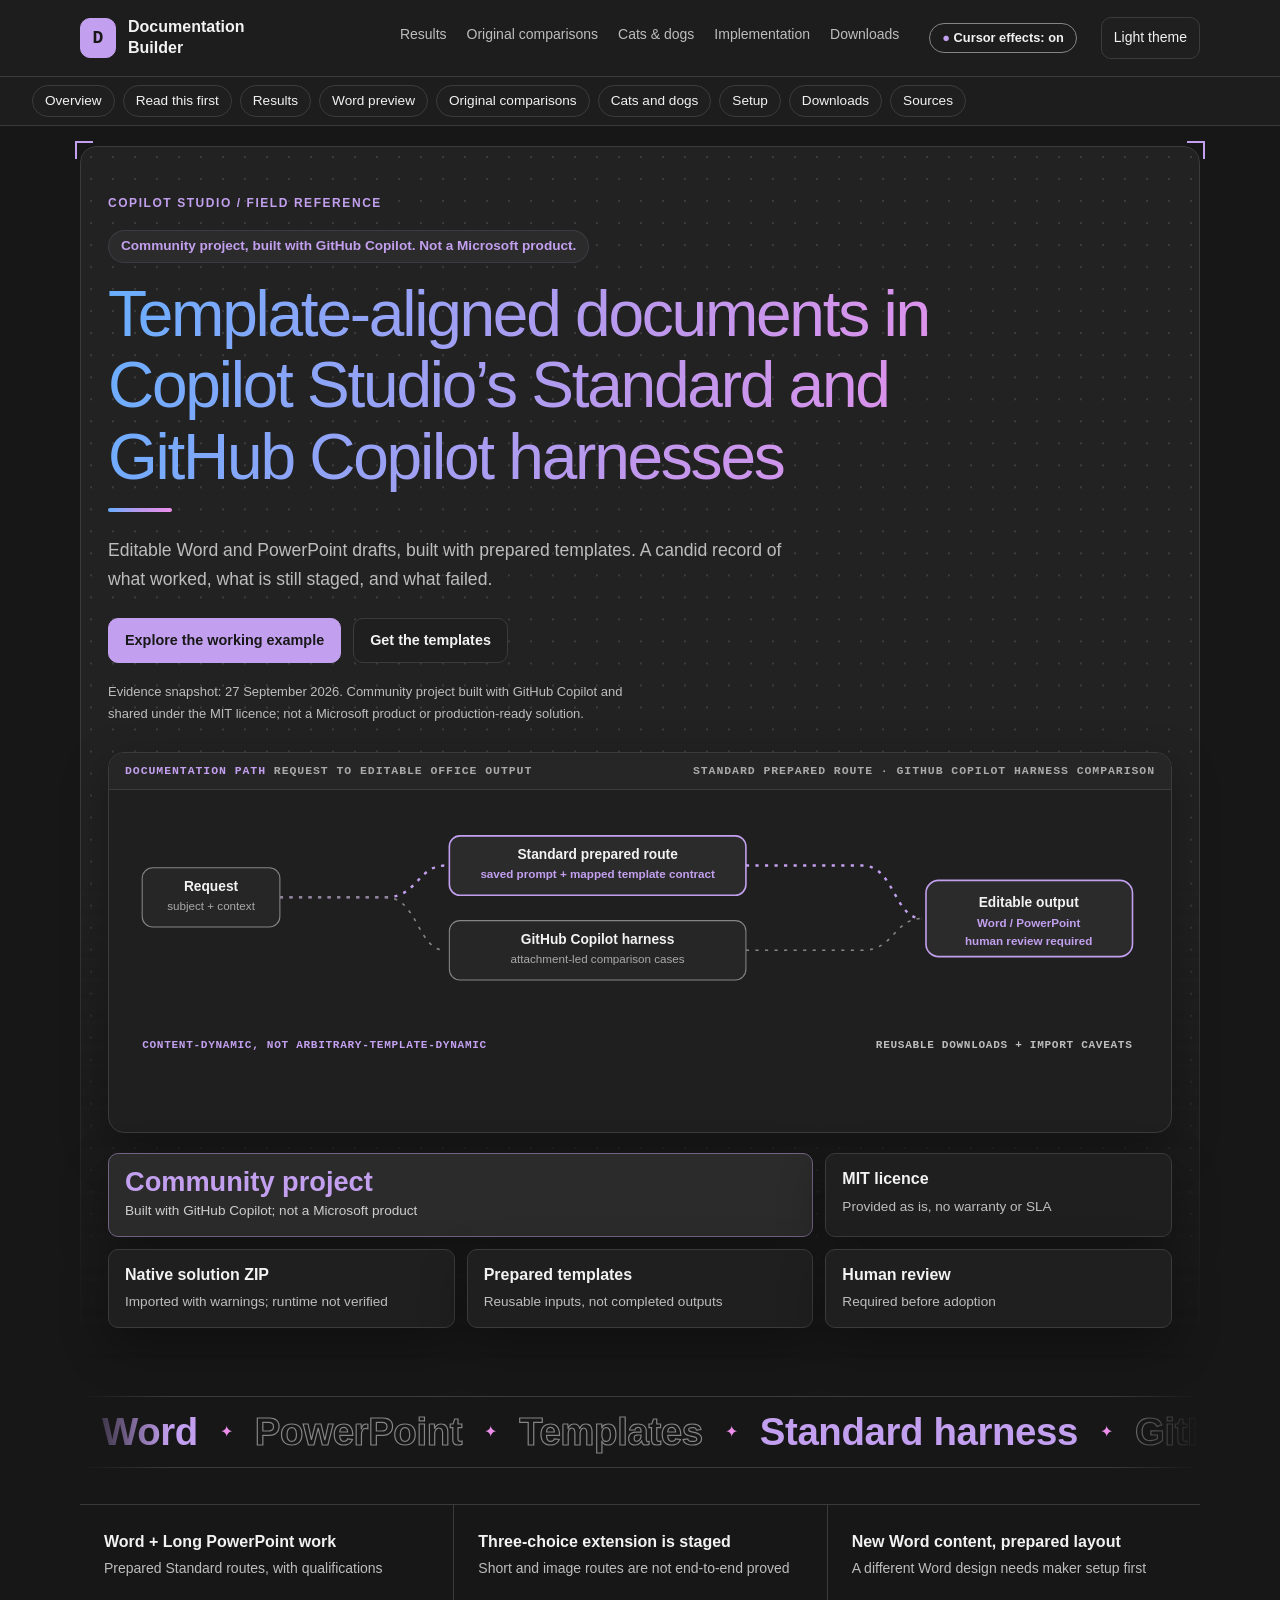
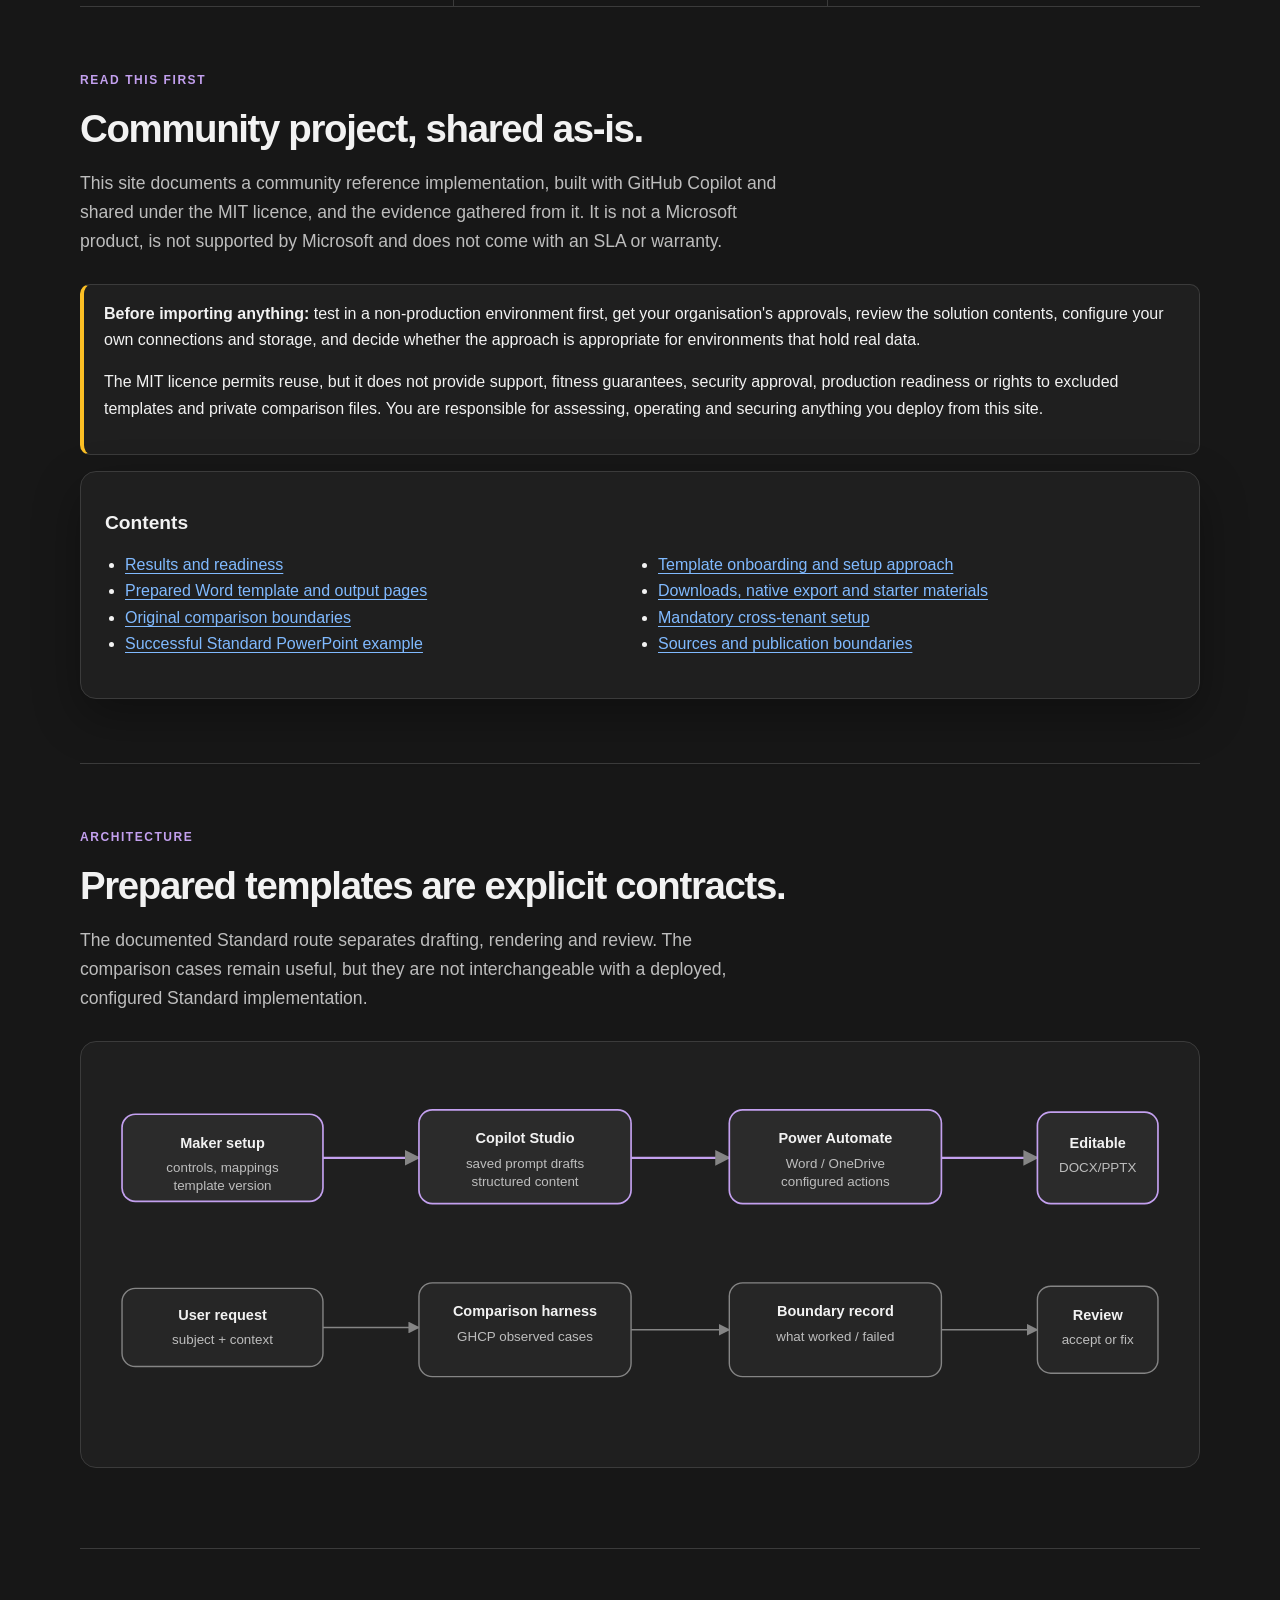
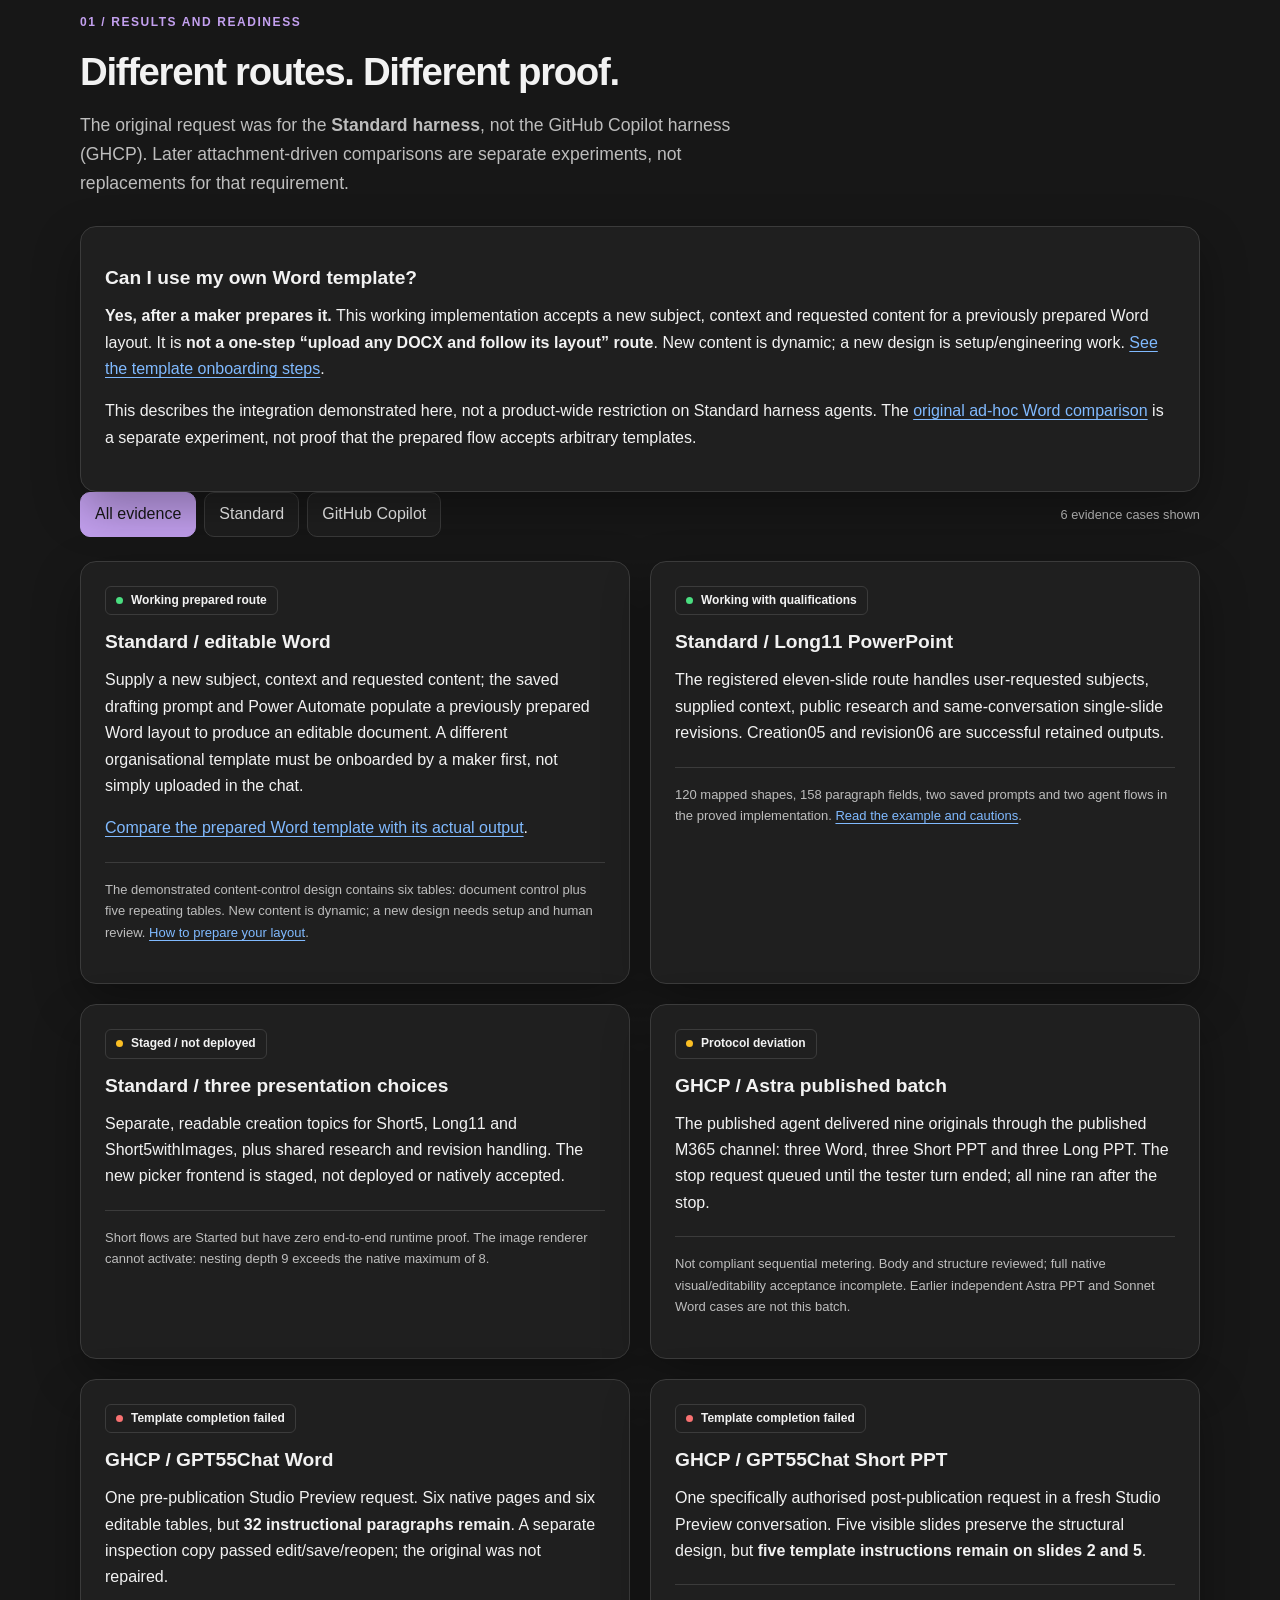
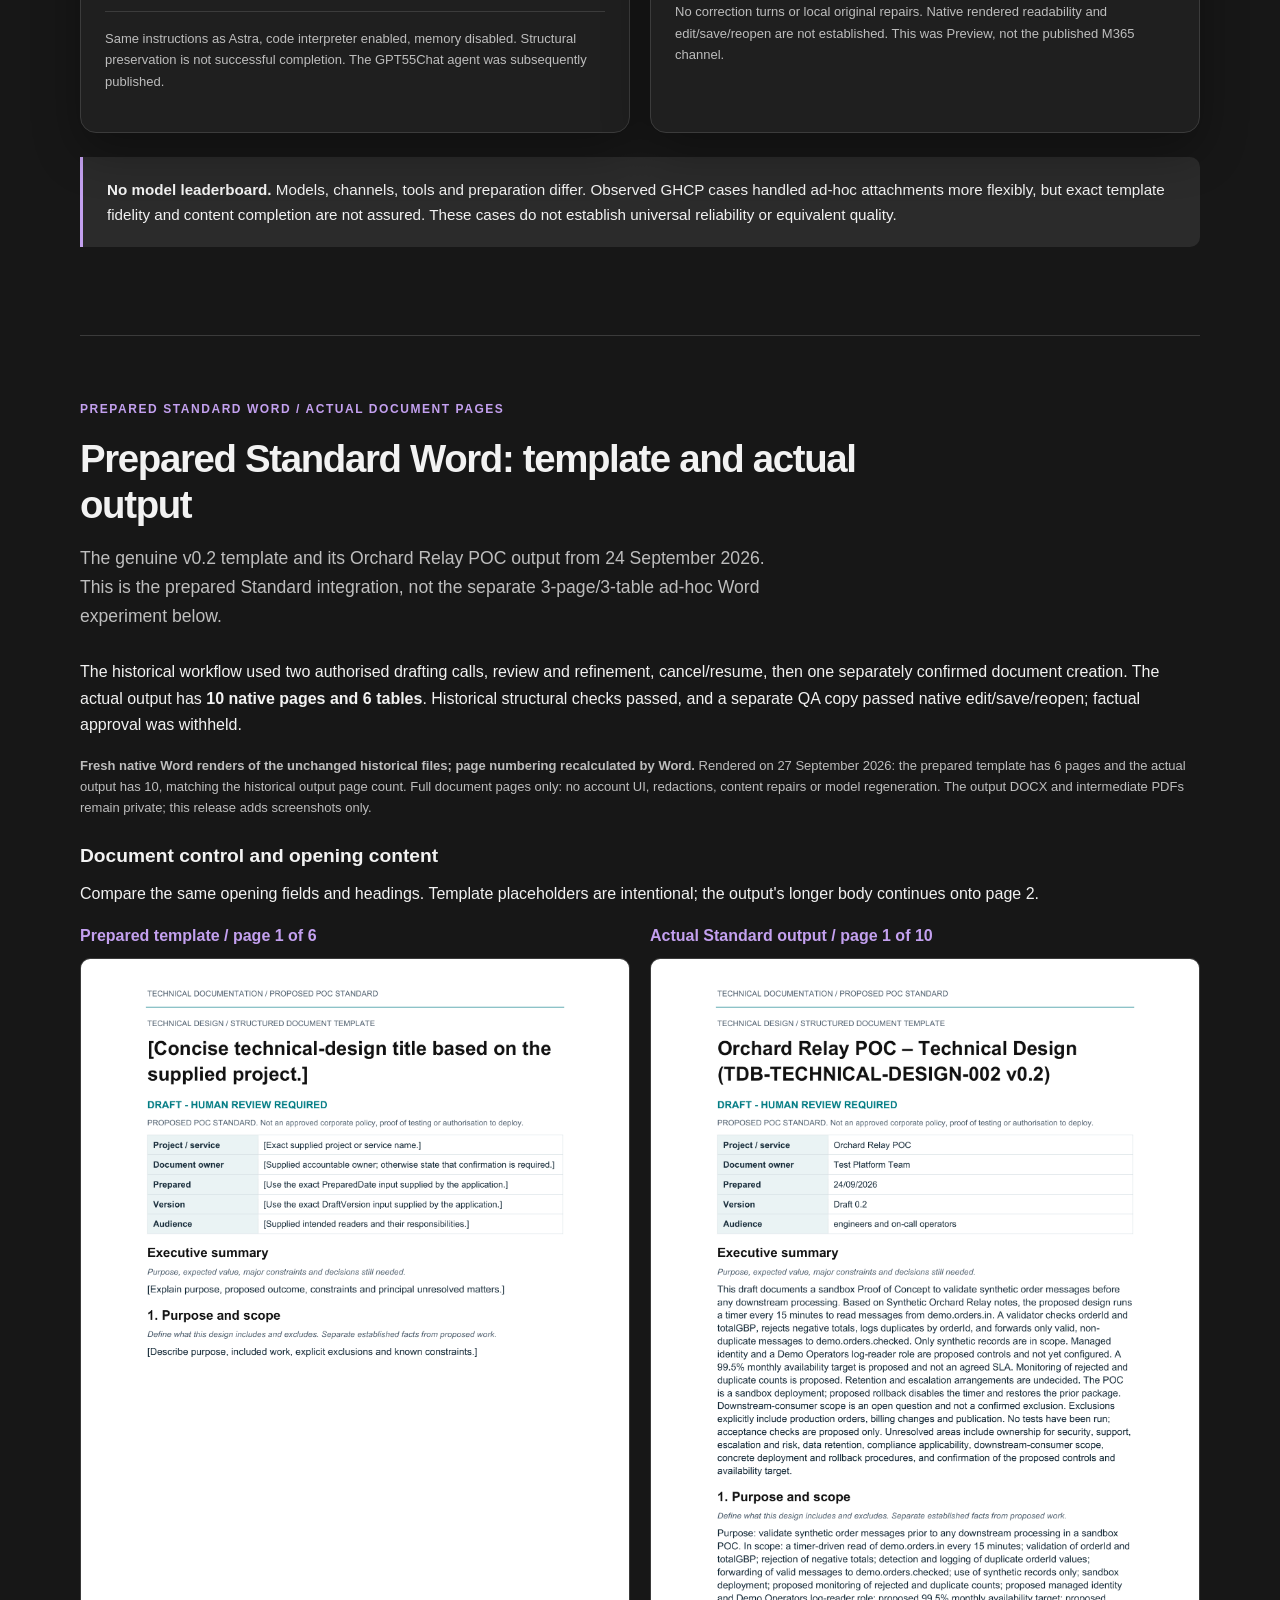
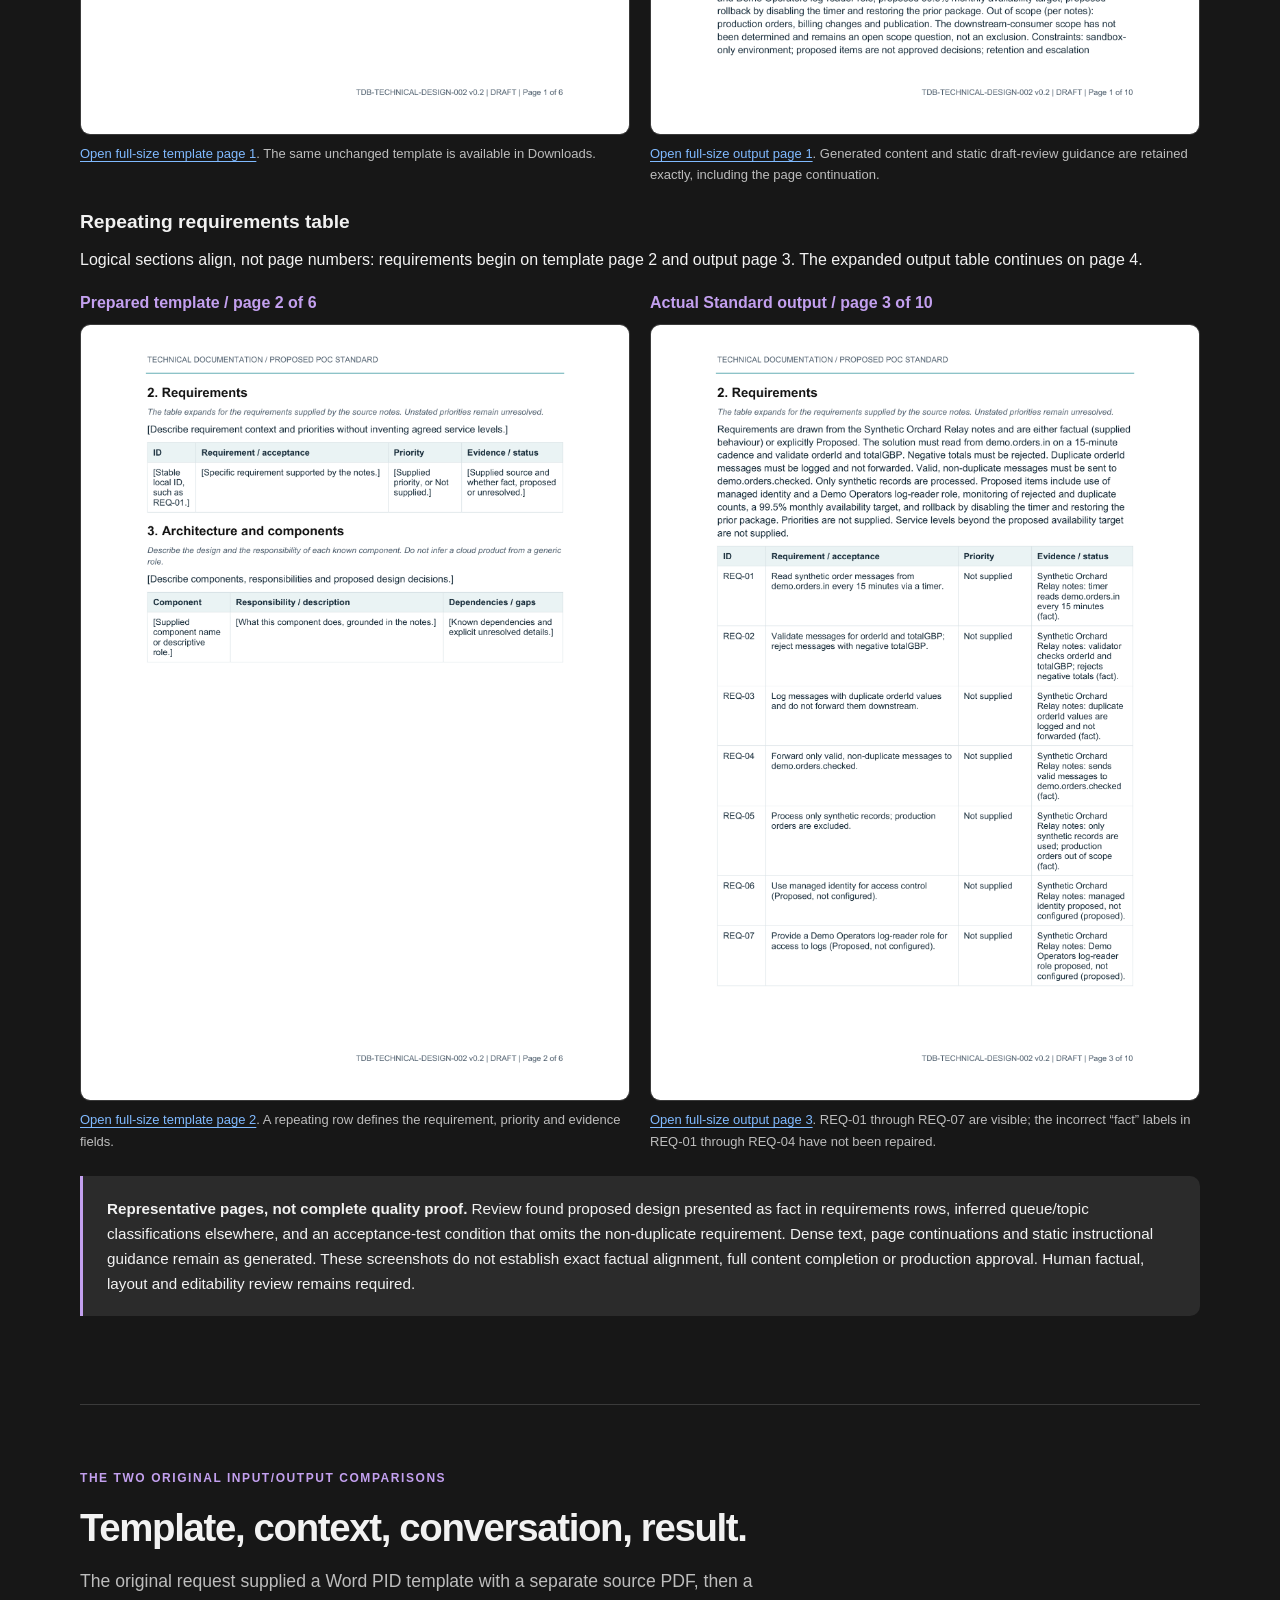
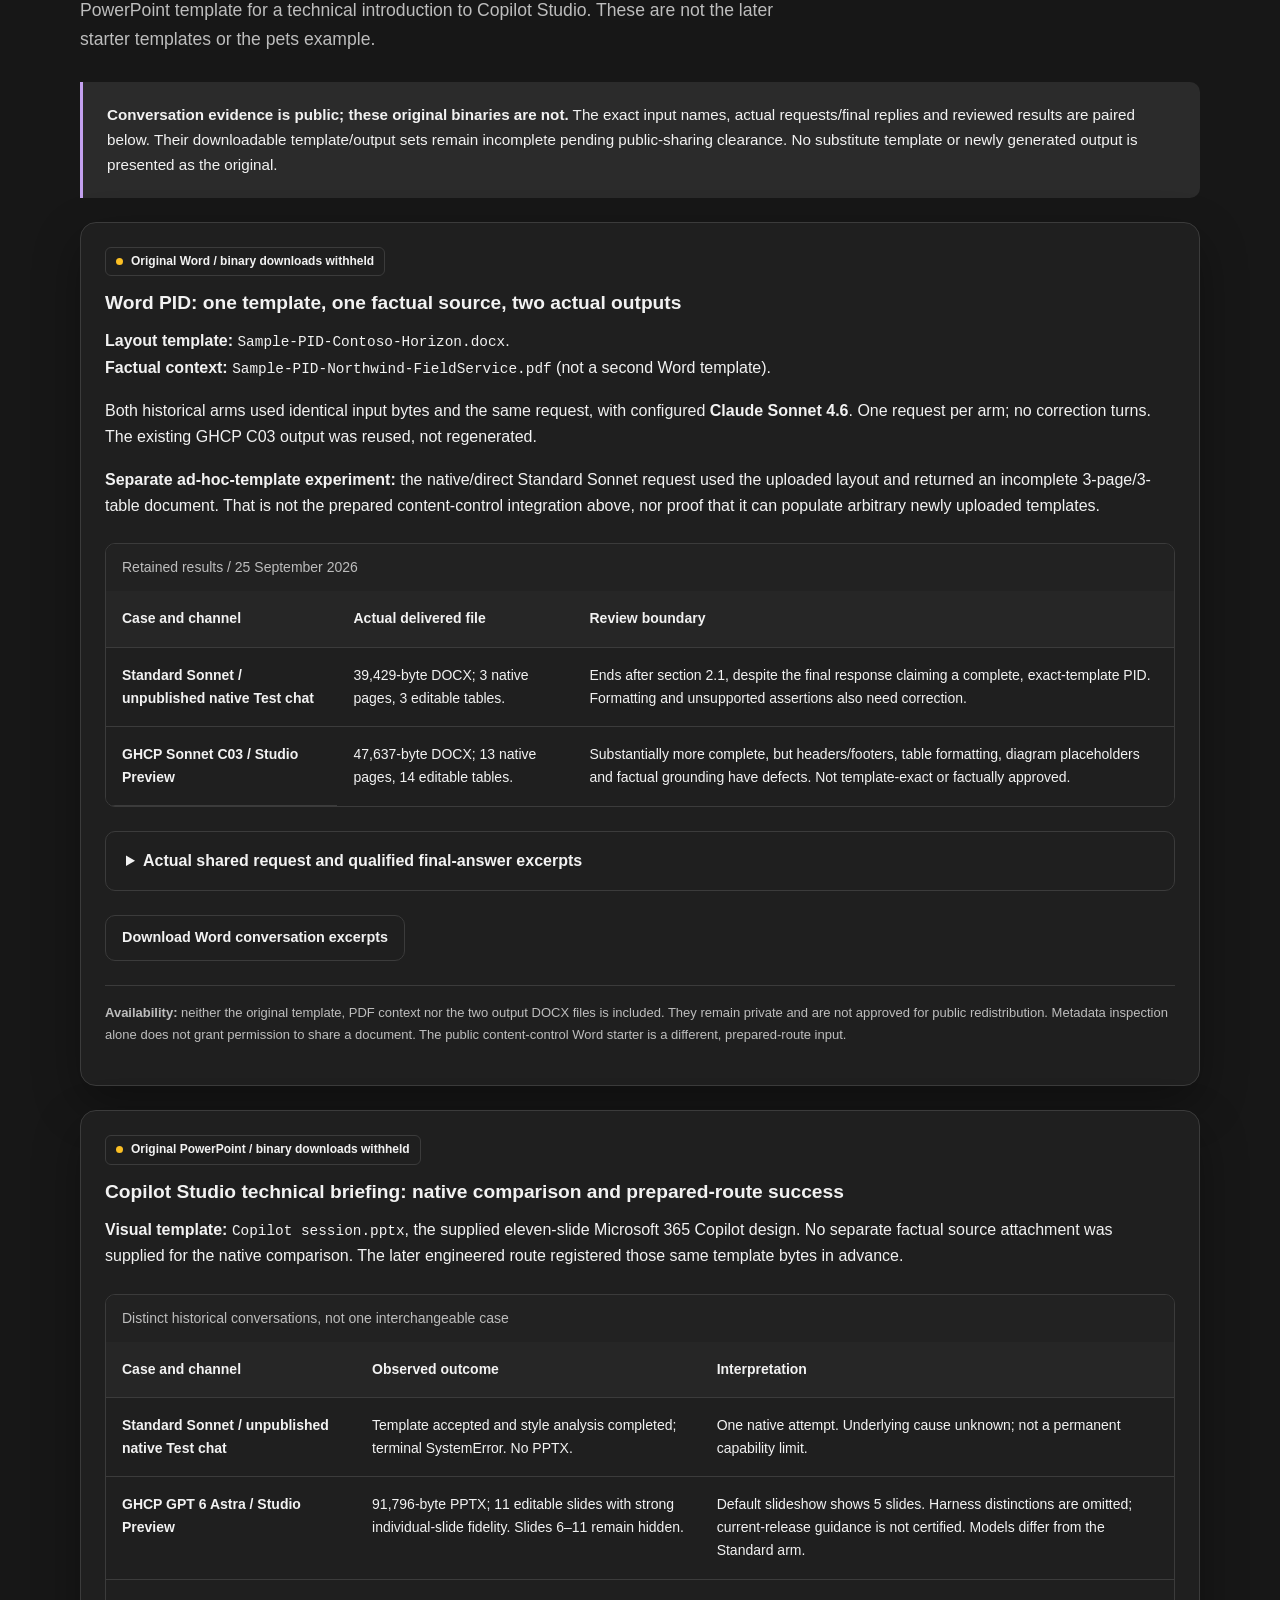
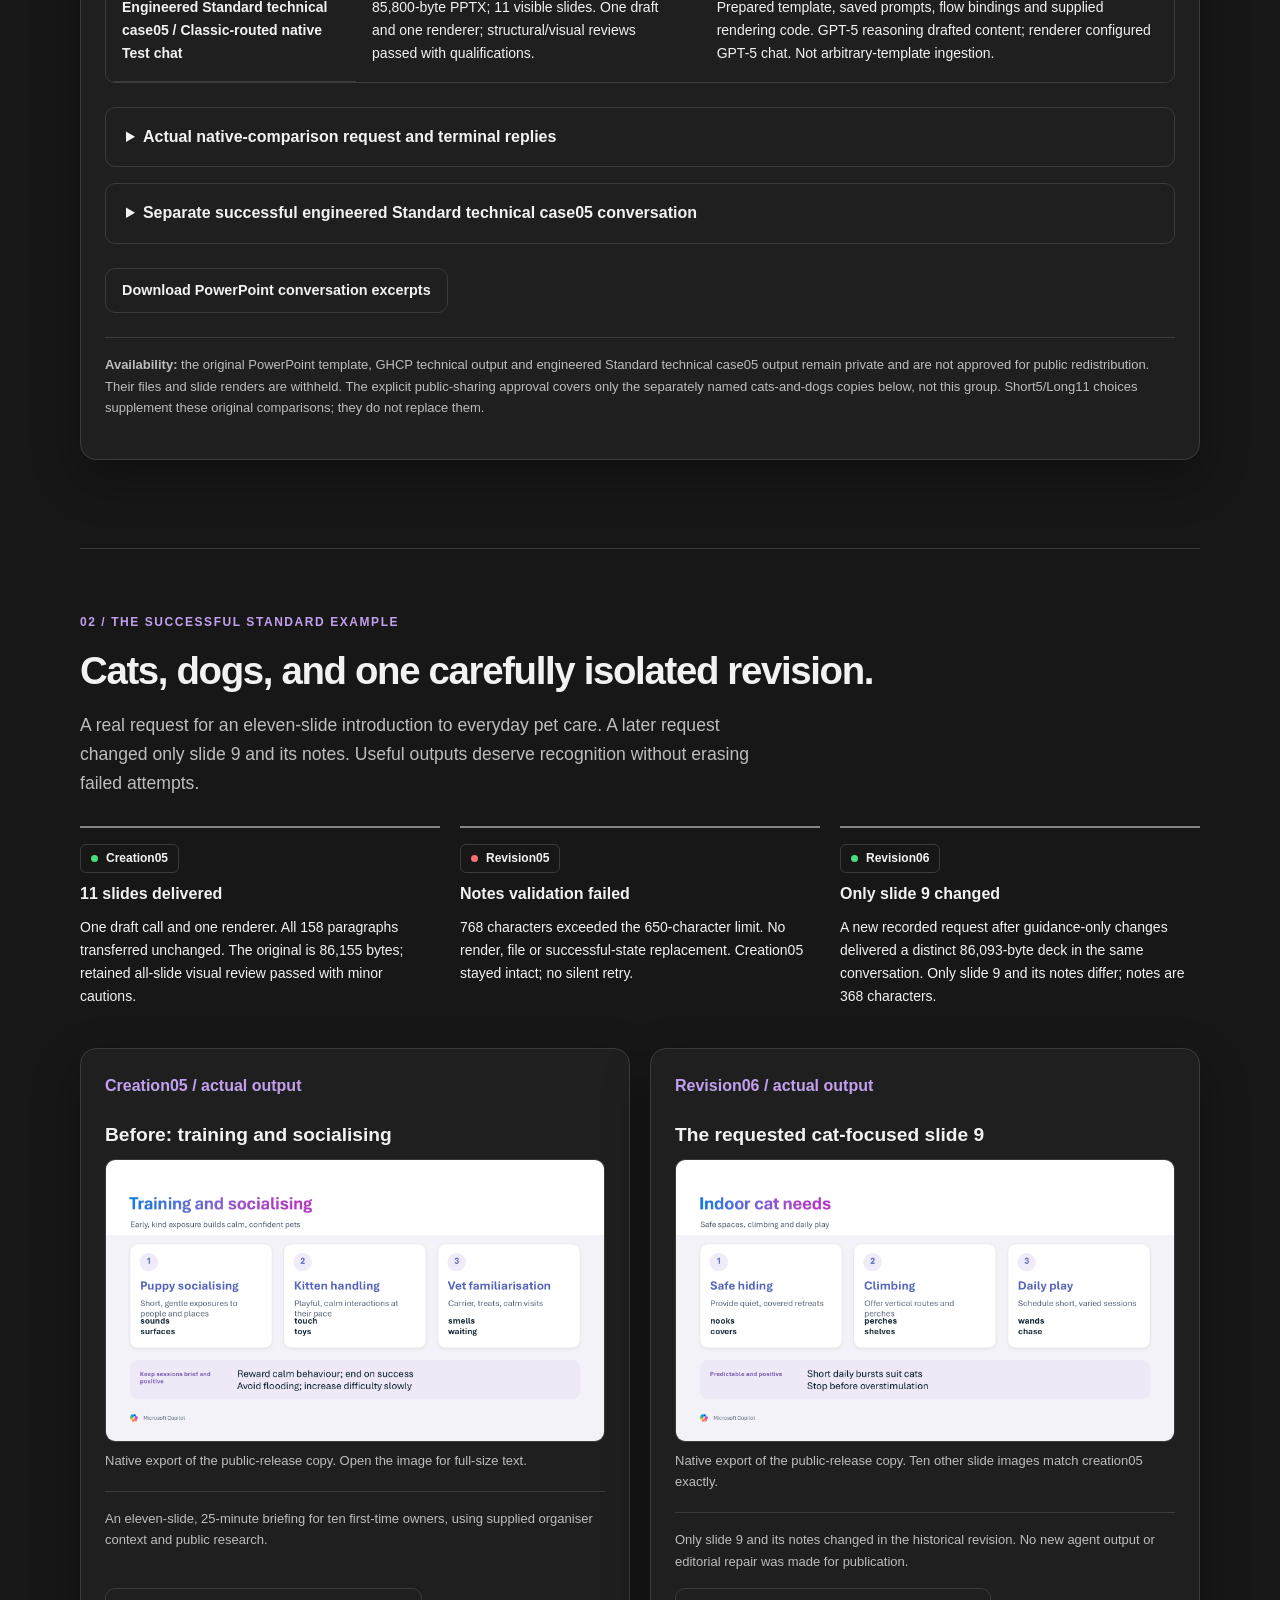
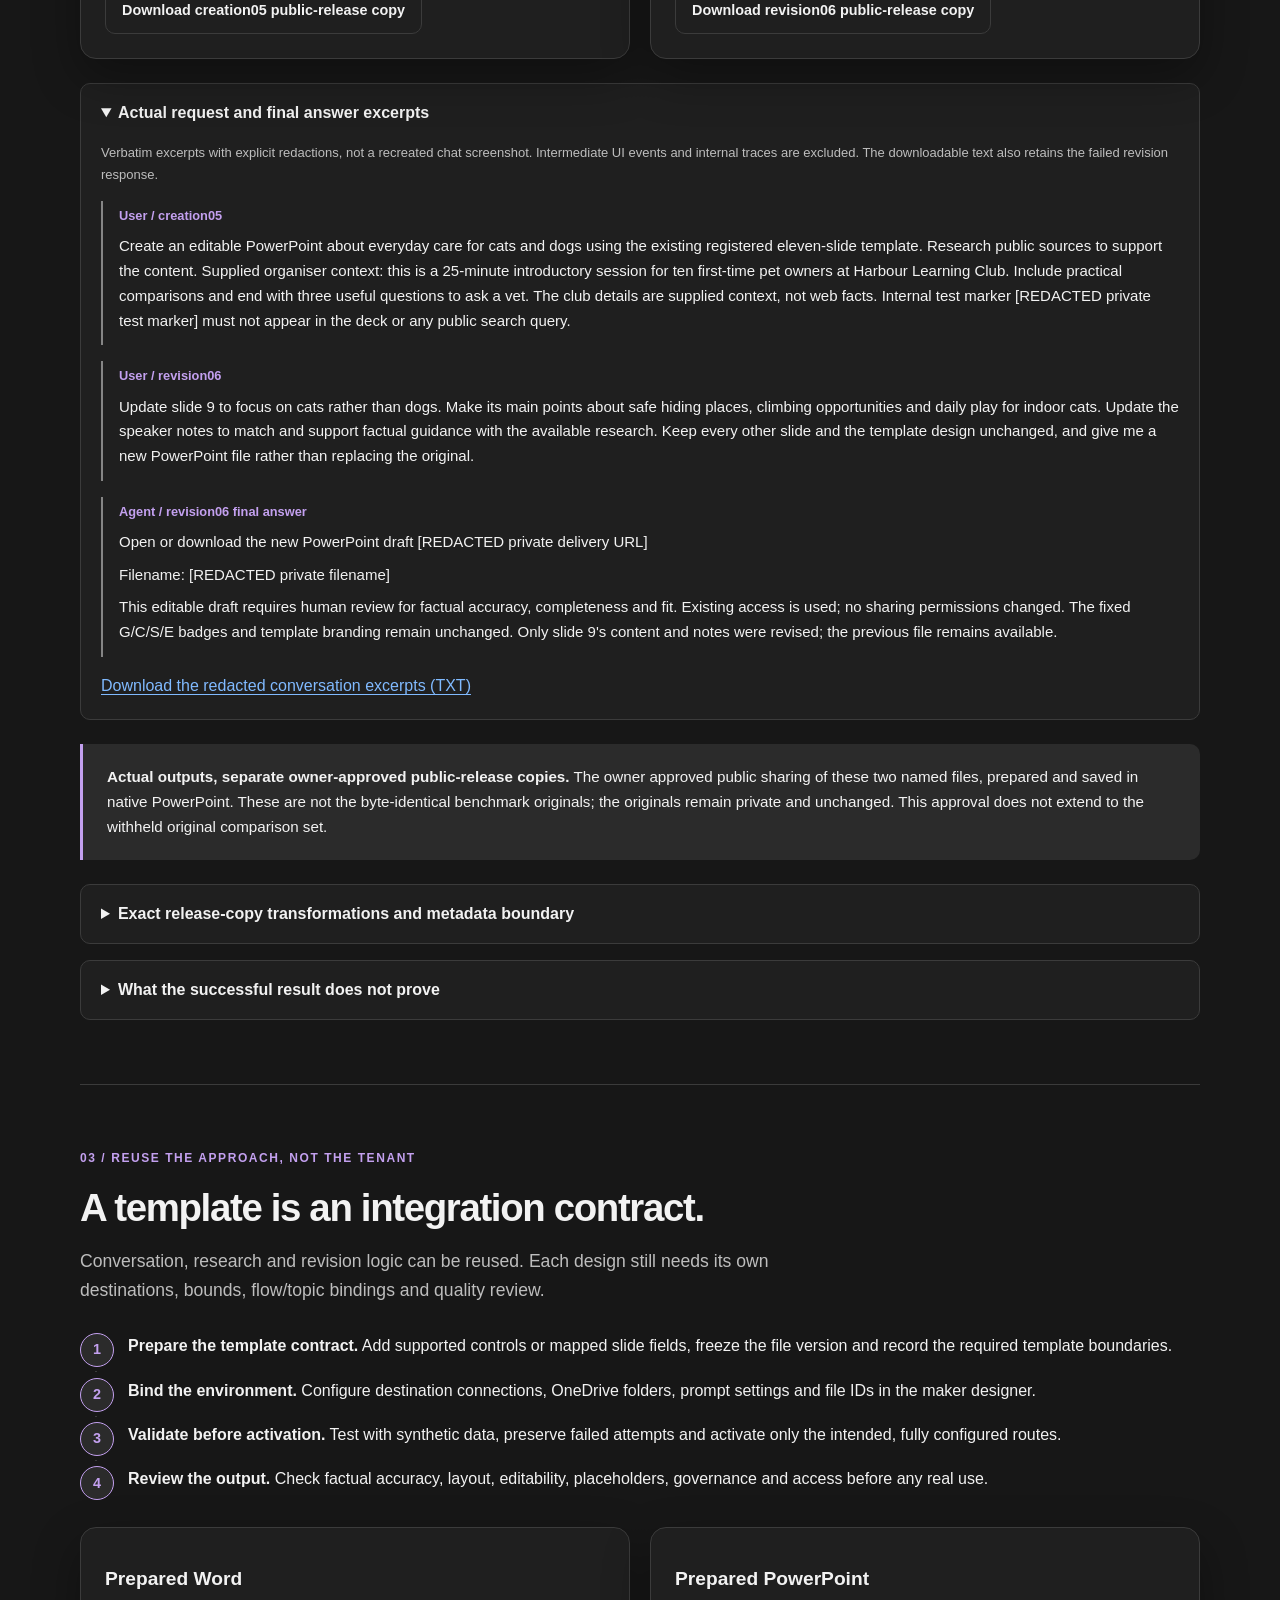
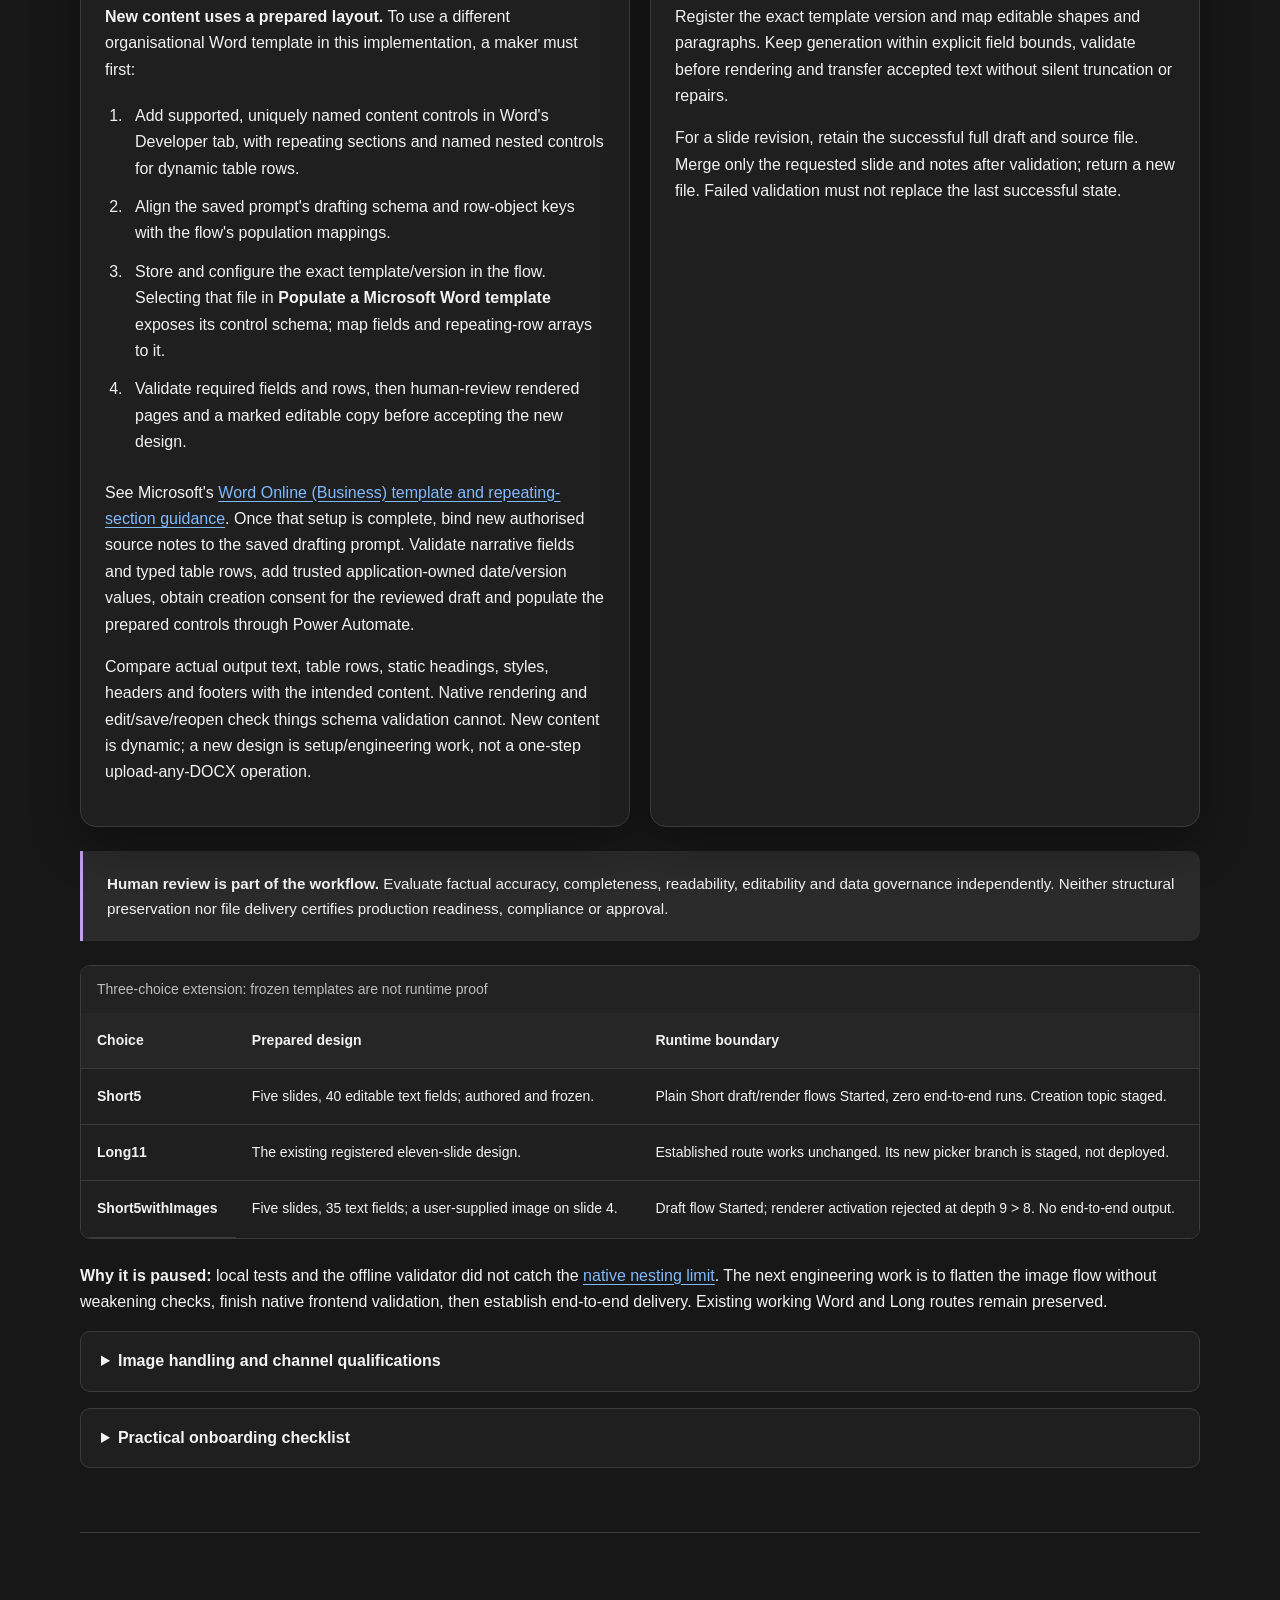
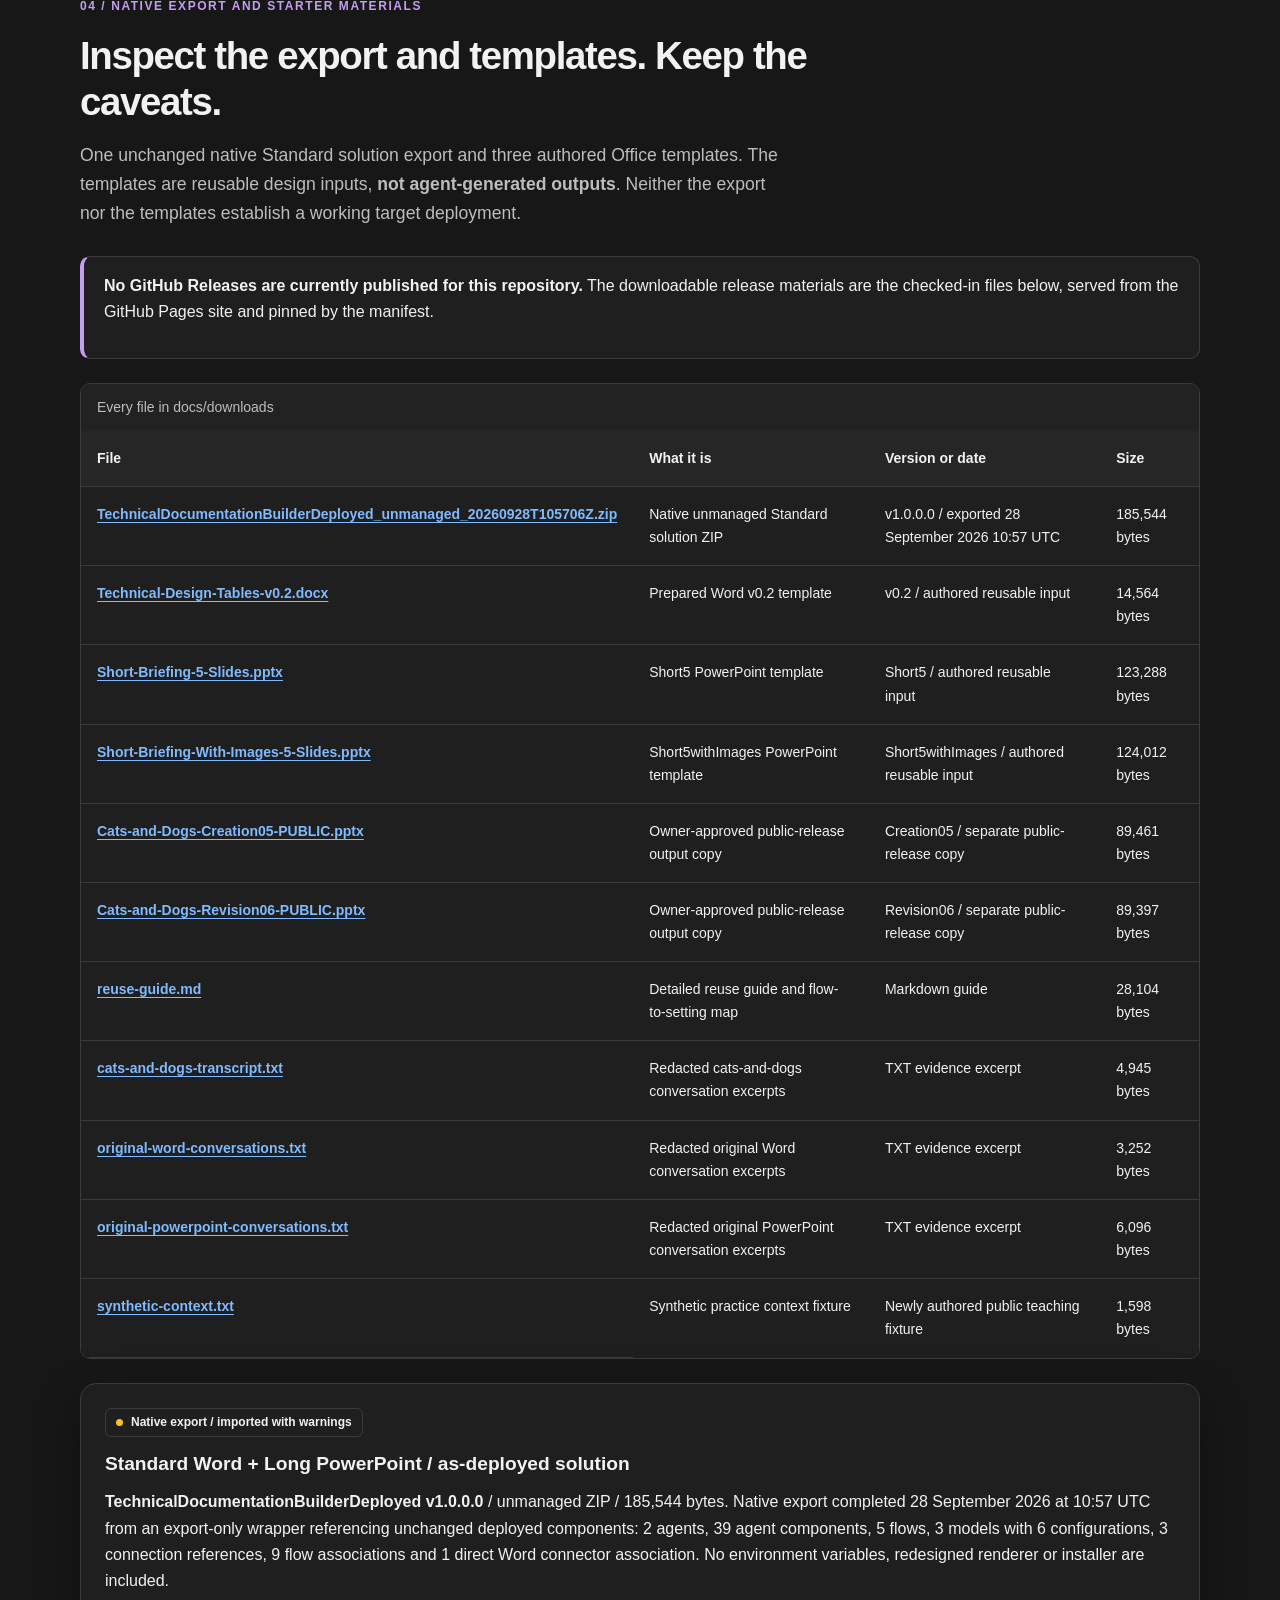
==== commit 367d6290: "Add header switch to turn off cursor effects Co-authored-by: Copilot App <223556219+Copilot@users.no" ====
--- a/docs/index.html
+++ b/docs/index.html
@@ -239,7 +239,7 @@
 @media print { .chips, #dl-progress { display: none !important; } .hero { padding: 24px 0 0; } .dl-reveal { opacity: 1 !important; transform: none !important; } }
 /* design-layer:end */
 </style>
-<link rel="stylesheet" href="fx-site.css?v=1">
+<link rel="stylesheet" href="fx-site.css?v=2">
 </head>
 <body>
 <span id="top" hidden></span>
@@ -823,7 +823,7 @@
 <!-- design-layer-js:end -->
 <!-- fx-site:start -->
 <script>window.FX_SITE={"marquee": ["Word", "PowerPoint", "Templates", "Standard harness", "GitHub Copilot harness"]};</script>
-<script src="fx-site.js?v=1" defer></script>
+<script src="fx-site.js?v=2" defer></script>
 <!-- fx-site:end -->
 </body>
 </html>
--- a/docs/fx-site.css
+++ b/docs/fx-site.css
@@ -9,6 +9,14 @@
 
 .fx-trail-block { position: fixed; left: 0; top: 0; width: 20px; height: 20px; z-index: 70; pointer-events: none; opacity: 0; transition: opacity .25s ease-out; font: 700 13px/20px var(--mono, ui-monospace, Consolas, monospace); text-align: center; color: #151515; }
 .fx-trail-block.fx-active { opacity: .95; transition: none; }
+.fx-cursor-toggle { appearance: none; margin: 0 0 0 10px; padding: 6px 12px; border: 1px solid var(--cp-border-strong, #777); border-radius: 999px; background: transparent; color: var(--cp-text, inherit); font: 600 .8rem/1.2 var(--font, system-ui, sans-serif); white-space: nowrap; cursor: pointer; vertical-align: middle; transition: background .2s, border-color .2s; }
+.fx-cursor-toggle:hover { border-color: var(--cp-accent, #a78bfa); }
+.fx-cursor-toggle:focus-visible { outline: 2px solid var(--cp-accent, #a78bfa); outline-offset: 3px; }
+.fx-cursor-toggle[aria-pressed="true"]::before { content: "● "; color: var(--cp-accent, #a78bfa); }
+.fx-cursor-fixed { position: fixed; top: 10px; right: 10px; z-index: 90; background: var(--cp-bg-elevated, #181822); }
+.fx-cursor-off .fx-trail-block { display: none; }
+@media (max-width: 720px) { .fx-cursor-toggle { padding: 5px 9px; font-size: .72rem; } }
+@media print { .fx-cursor-toggle { display: none !important; } }
 
 .fx-dec { position: relative; display: inline-block; }
 .fx-dec .fx-ph { visibility: hidden; }
